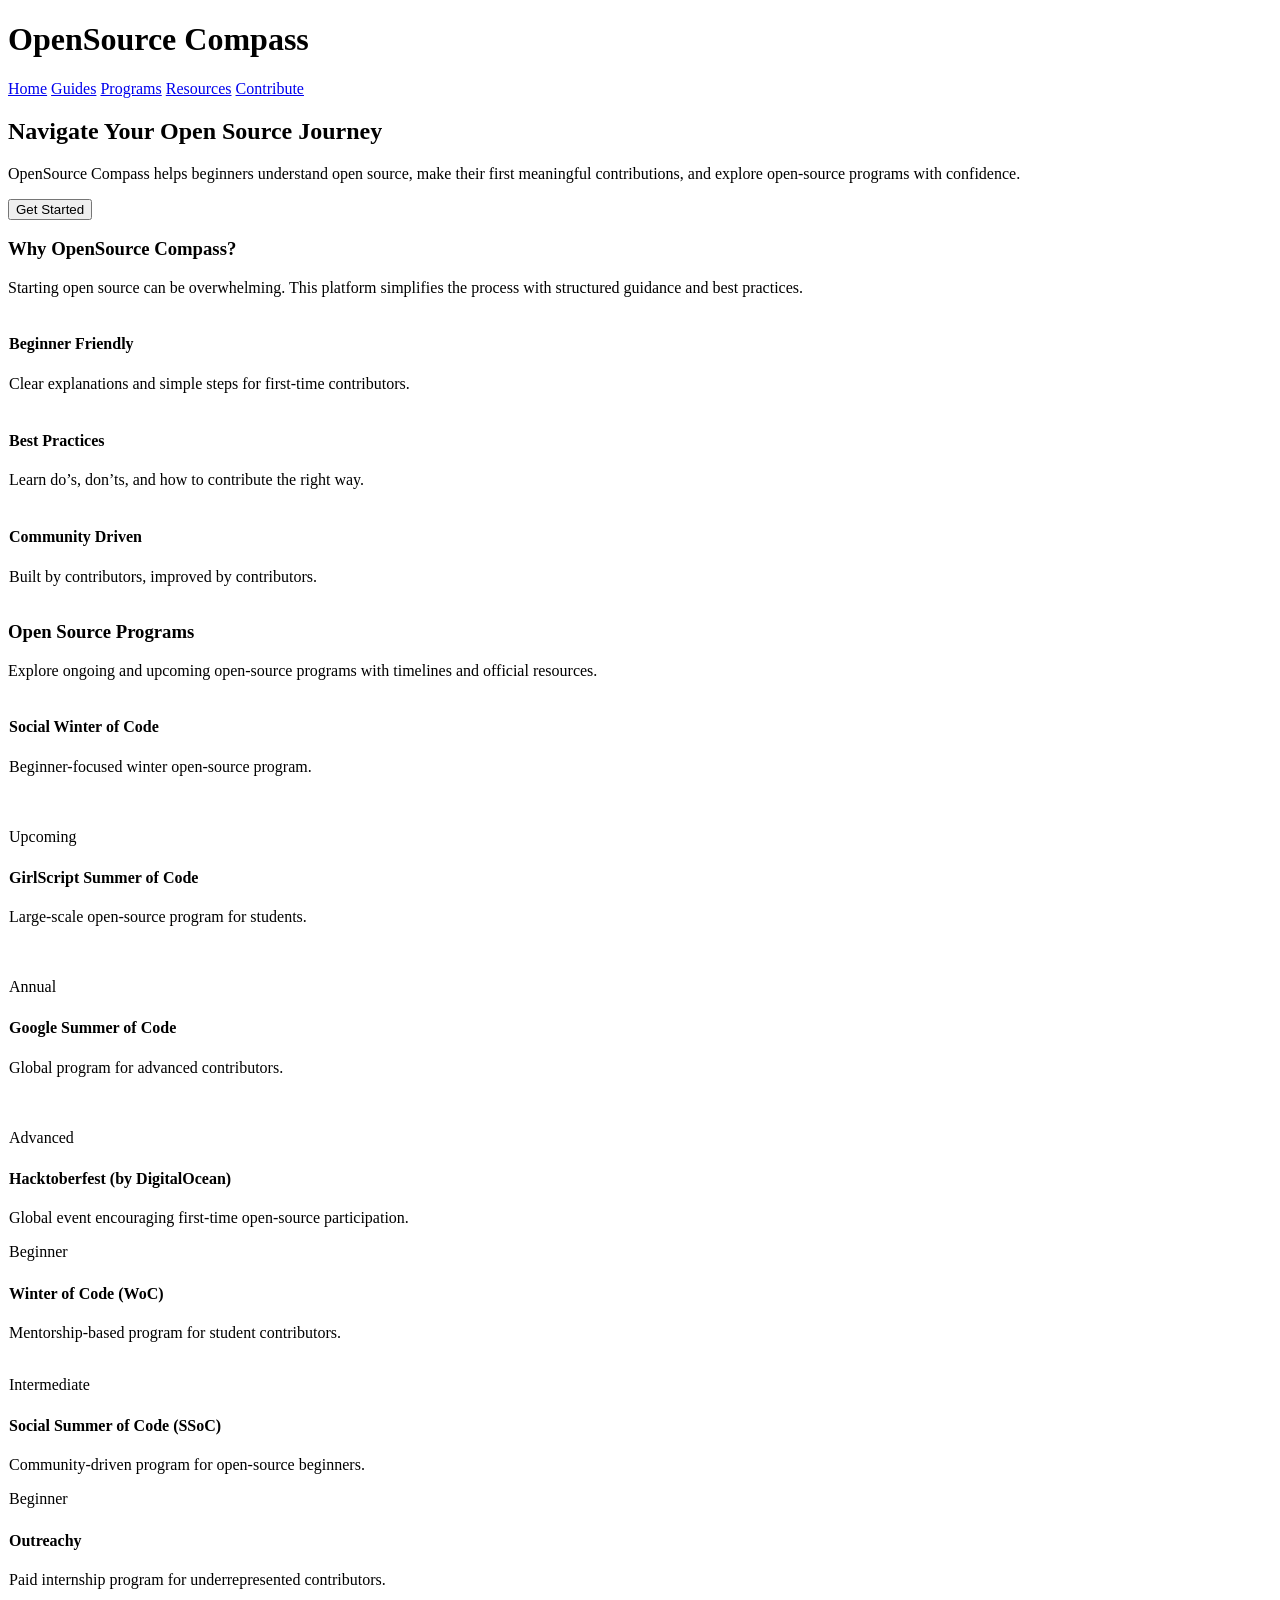
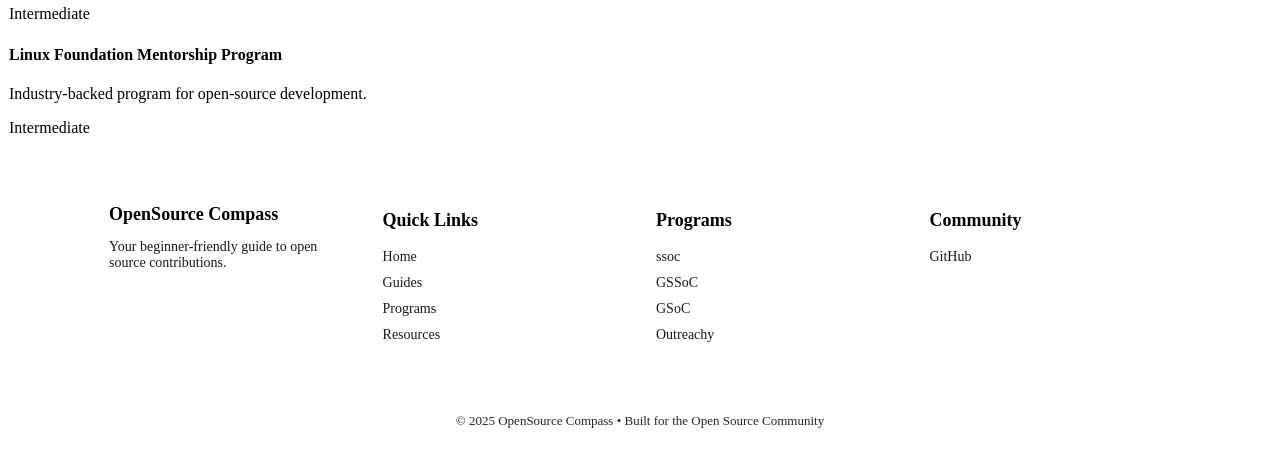
==== index.html @ 28b5ccb5 "feat: enhance footer with structured links and responsive layout" ====
<!DOCTYPE html>
<html lang="en">
<head>
    <meta charset="UTF-8">
    <title>OpenSource Compass</title>
    <meta name="viewport" content="width=device-width, initial-scale=1.0">

    <link href="https://fonts.googleapis.com/css2?family=Inter:wght@400;600;700&display=swap" rel="stylesheet">
    <link rel="stylesheet" href="css/style.css">

    <style>
        /* Specific styles for index.html that differ from global style.css */
        .card {
            border: 1px solid transparent;
            transition: transform 0.3s ease, box-shadow 0.3s ease;
        }

        .card:hover {
            transform: translateY(-10px);
            box-shadow: 0 16px 35px rgba(0,0,0,0.12);
            border-color: #4D96FF; /* var(--secondary-blue) */
        }

        /* Scroll To Top Button */
        #scrollTopBtn {
            position: fixed;
            bottom: 30px;
            right: 30px;
            z-index: 1000;
            background-color: #4D96FF; /* var(--secondary-blue) */
            color: #FFFFFF; /* var(--white) */
            border: none;
            border-radius: 50%;
            width: 48px;
            height: 48px;
            font-size: 20px;
            cursor: pointer;
            display: none;
            box-shadow: 0 8px 20px rgba(0,0,0,0.2);
            transition: transform 0.3s ease, background-color 0.3s ease;
        }

        #scrollTopBtn:hover {
            background-color: #1F3C88; /* var(--primary-blue) */
            transform: translateY(-4px);
        }
        .footer {
    background-color: var(--primary-blue);
    color: var(--white);
    padding: 48px 8% 24px;
}

.footer-container {
    display: grid;
    grid-template-columns: repeat(auto-fit, minmax(220px, 1fr));
    gap: 32px;
    margin-bottom: 24px;
}

.footer-section h3,
.footer-section h4 {
    margin-bottom: 12px;
    font-size: 18px;
    color: var(--white);
}

.footer-section p {
    font-size: 14px;
    opacity: 0.9;
    max-width: 280px;
}

.footer-section ul {
    list-style: none;
    padding: 0;
}

.footer-section ul li {
    margin-bottom: 8px;
}

.footer-section ul li a {
    color: var(--white);
    text-decoration: none;
    font-size: 14px;
    opacity: 0.9;
}

.footer-section ul li a:hover {
    text-decoration: underline;
    opacity: 1;
}

.footer-bottom {
    border-top: 1px solid rgba(255,255,255,0.2);
    padding-top: 16px;
    text-align: center;
    font-size: 13px;
    opacity: 0.85;
}

/* ---------- Footer Responsive ---------- */
@media (max-width: 600px) {
    .footer {
        padding: 40px 6% 20px;
    }

    .footer-section p {
        max-width: 100%;
    }
}
    </style>
</head>
<body>

<header>
    <h1>OpenSource Compass</h1>
    <nav>
        <a href="#">Home</a>
        <a href="#">Guides</a>
        <a href="dashboard.html">Programs</a>
        <a href="#">Resources</a>

        <a href="#">Contribute</a>
        
    </nav>
</header>

<section class="hero">
    <h2 class="fade-in-up" style="transition-delay: 0.1s;">Navigate Your Open Source Journey</h2>
    <p class="fade-in-up" style="transition-delay: 0.3s;">
        OpenSource Compass helps beginners understand open source,
        make their first meaningful contributions, and explore
        open-source programs with confidence.
    </p>
    <button onclick="window.location.href='dashboard.html'">Get Started</button>
</section>

<section>
    <h3>Why OpenSource Compass?</h3>
    <p>Starting open source can be overwhelming. This platform simplifies the process with structured guidance and best practices.</p>

    <div class="card-grid">
        <div class="card">
            <h4>Beginner Friendly</h4>
            <p>Clear explanations and simple steps for first-time contributors.</p>
        </div>
        <div class="card">
            <h4>Best Practices</h4>
            <p>Learn do’s, don’ts, and how to contribute the right way.</p>
        </div>
        <div class="card">
            <h4>Community Driven</h4>
            <p>Built by contributors, improved by contributors.</p>
        </div>
    </div>
</section>

<section class="programs">
    <h3>Open Source Programs</h3>
    <p>Explore ongoing and upcoming open-source programs with timelines and official resources.</p>

    <div class="card-grid">
        <div class="card">
            <h4>Social Winter of Code</h4>
            <p>Beginner-focused winter open-source program.</p><br><br>
            <span class="badge">Upcoming</span>
        </div>
        <div class="card">
            <h4>GirlScript Summer of Code</h4>
            <p>Large-scale open-source program for students.</p><br><br>
            <span class="badge">Annual</span>
        </div>
        <div class="card">
            <h4>Google Summer of Code</h4>
            <p>Global program for advanced contributors.</p><br><br>
            <span class="badge">Advanced</span>
        </div>

        <div class="card">
            <h4>Hacktoberfest (by DigitalOcean)</h4>
            <p>Global event encouraging first-time open-source participation.</p>
            <span class="badge">Beginner</span>
        </div>

        <div class="card">
            <h4>Winter of Code (WoC)</h4>
            <p>Mentorship-based program for student contributors.</p><br>
            <span class="badge">Intermediate</span>
        </div>

        <div class="card">
            <h4>Social Summer of Code (SSoC)</h4>
            <p>Community-driven program for open-source beginners.</p>
            <span class="badge">Beginner</span>
        </div>

        <div class="card">
            <h4>Outreachy</h4>
            <p>Paid internship program for underrepresented contributors.</p>
            <span class="badge">Intermediate</span>
        </div>

        <div class="card">
            <h4>Linux Foundation Mentorship Program</h4>
            <p>Industry-backed program for open-source development.</p>
            <span class="badge">Intermediate</span>
        </div>
    </div>
</section>

<footer class="footer">
    <div class="footer-container">
        
        <!-- Brand -->
        <div class="footer-section">
            <h3>OpenSource Compass</h3>
            <p>Your beginner-friendly guide to open source contributions.</p>
        </div>

        <!-- Quick Links -->
        <div class="footer-section">
            <h4>Quick Links</h4>
            <ul>
                <li><a href="index.html">Home</a></li>
                <li><a href="guides.html">Guides</a></li>
                <li><a href="program.html">Programs</a></li>
                <li><a href="Resources.html">Resources</a></li>
            </ul>
        </div>

        <!-- Programs -->
        <div class="footer-section">
            <h4>Programs</h4>
            <ul>
                <li><a href="ssoc.html">ssoc</a></li>
                <li><a href="gssoc.html">GSSoC</a></li>
                <li><a href="gsoc.html">GSoC</a></li>
                <li><a href="outreachy.html">Outreachy</a></li>
            </ul>
        </div>

        <!-- Community -->
        <div class="footer-section">
            <h4>Community</h4>
            <ul>
                <li><a href="https://github.com/sayeeg-11">GitHub</a></li>
            </ul>
        </div>

    </div>

    <div class="footer-bottom">
        <p>© 2025 OpenSource Compass • Built for the Open Source Community</p>
    </div>
</footer>


<button id="scrollTopBtn" title="Go to top">↑</button>

<script>
    /* Theme Toggle */
    const themeToggle = document.getElementById("themeToggle");
    themeToggle.addEventListener("click", () => {
        document.body.classList.toggle("dark-mode");
        themeToggle.textContent =
            document.body.classList.contains("dark-mode") ? "☀️" : "🌙";
    });

    /* Scroll To Top */
    const scrollTopBtn = document.getElementById("scrollTopBtn");
    window.addEventListener("scroll", () => {
        scrollTopBtn.style.display = window.scrollY > 300 ? "block" : "none";
    });

    scrollTopBtn.addEventListener("click", () => {
        window.scrollTo({ top: 0, behavior: "smooth" });
    });
</script>

</body>
</html>
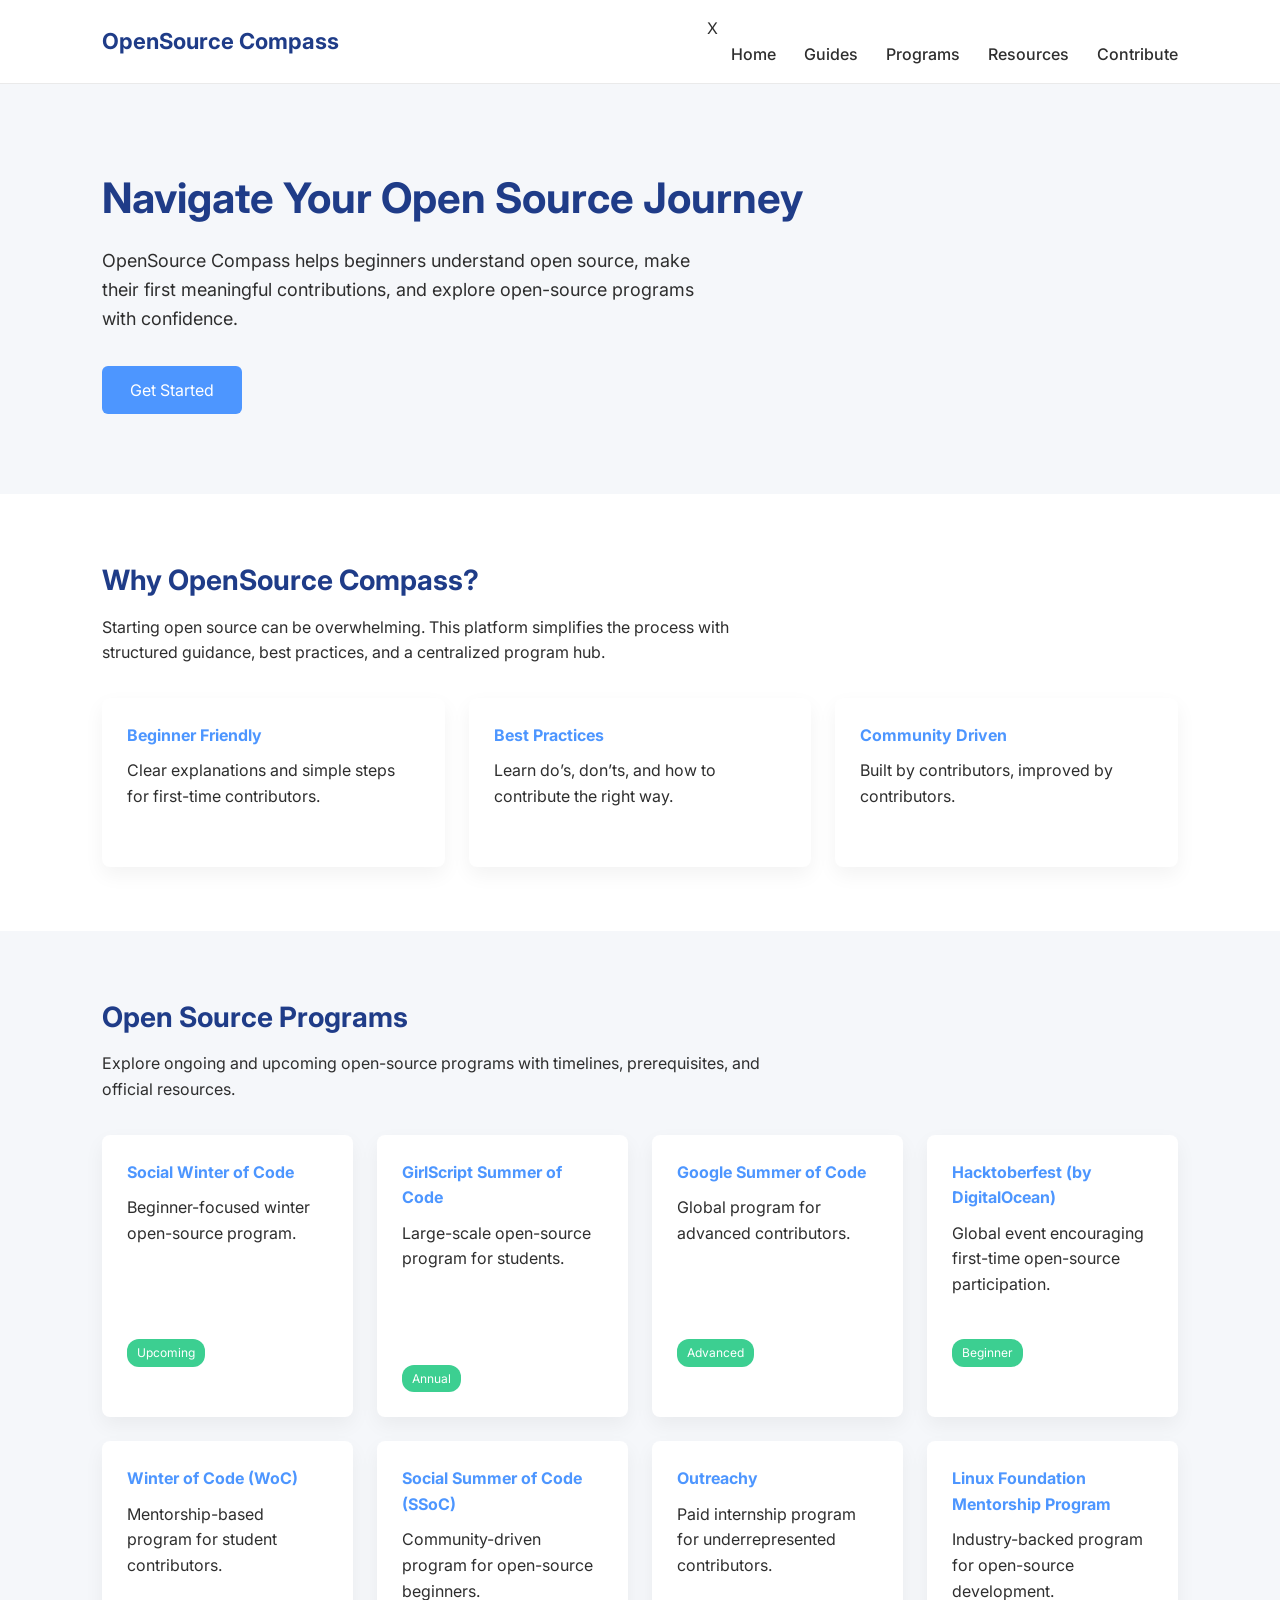
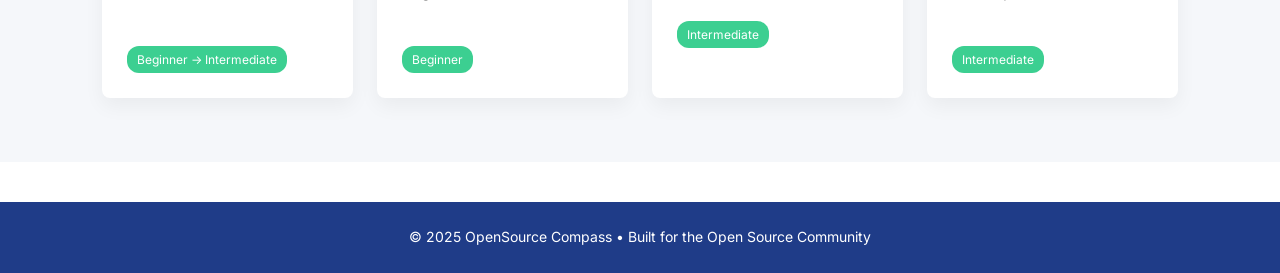
==== commit fe1a1cef: "Revert "remove index.html and removed script from home page & linked to script" This reverts commit " ====
--- a/index.html
+++ b/index.html
@@ -5,150 +5,256 @@
     <title>OpenSource Compass</title>
     <meta name="viewport" content="width=device-width, initial-scale=1.0">
 
+    <!-- Google Font -->
     <link href="https://fonts.googleapis.com/css2?family=Inter:wght@400;600;700&display=swap" rel="stylesheet">
     <link rel="stylesheet" href="css/style.css">
-
-    <style>
-        /* Specific styles for index.html that differ from global style.css */
+        <style>
+        :root {
+            --primary-blue: #1F3C88;
+            --secondary-blue: #4D96FF;
+            --light-gray: #F5F7FA;
+            --text-dark: #2E2E2E;
+            --success-green: #3CCF91;
+            --white: #FFFFFF;
+        }
+
+        * {
+            margin: 0;
+            padding: 0;
+            box-sizing: border-box;
+            font-family: 'Inter', sans-serif;
+        }
+
+        body {
+            background-color: var(--white);
+            color: var(--text-dark);
+            line-height: 1.6;
+        }
+
+        /* ---------- Navbar ---------- */
+        header {
+            background-color: var(--white);
+            border-bottom: 1px solid #eaeaea;
+            padding: 16px 8%;
+            display: flex;
+            justify-content: space-between;
+            align-items: center;
+        }
+
+        header h1 {
+            color: var(--primary-blue);
+            font-size: 22px;
+        }
+
+        nav a {
+            margin-left: 24px;
+            text-decoration: none;
+            color: var(--text-dark);
+            font-weight: 500;
+        }
+
+        nav a:hover {
+            color: var(--secondary-blue);
+        }
+
+        /* ---------- Hero Section ---------- */
+        .hero {
+            background-color: var(--light-gray);
+            padding: 80px 8%;
+            display: flex;
+            flex-direction: column;
+            align-items: flex-start;
+        }
+
+        .hero h2 {
+            font-size: 42px;
+            color: var(--primary-blue);
+            margin-bottom: 16px;
+        }
+
+        .hero p {
+            max-width: 600px;
+            font-size: 18px;
+            margin-bottom: 32px;
+        }
+
+        .hero button {
+            background-color: var(--secondary-blue);
+            color: var(--white);
+            border: none;
+            padding: 14px 28px;
+            font-size: 16px;
+            border-radius: 6px;
+            cursor: pointer;
+        }
+
+        .hero button:hover {
+            background-color: var(--primary-blue);
+        }
+
+        /* ---------- Section Common ---------- */
+        section {
+            padding: 64px 8%;
+        }
+
+        section h3 {
+            font-size: 28px;
+            color: var(--primary-blue);
+            margin-bottom: 12px;
+        }
+
+        section p {
+            max-width: 700px;
+            margin-bottom: 32px;
+        }
+
+        /* ---------- Cards ---------- */
+        .card-container {
+            display: grid;
+            grid-template-columns: repeat(auto-fit, minmax(250px, 1fr));
+            gap: 24px;
+        }
+
         .card {
+            background-color: var(--white);
+            padding: 24px;
+            border-radius: 8px;
+            box-shadow: 0 8px 20px rgba(0,0,0,0.05);
             border: 1px solid transparent;
-            transition: transform 0.3s ease, box-shadow 0.3s ease;
+            transition: 
+                transform 0.3s ease,
+                box-shadow 0.3s ease;
         }
 
         .card:hover {
             transform: translateY(-10px);
             box-shadow: 0 16px 35px rgba(0,0,0,0.12);
-            border-color: #4D96FF; /* var(--secondary-blue) */
-        }
-
-        /* Scroll To Top Button */
+            border-color: var(--secondary-blue);
+        }
+
+        .card h4 {
+            margin-bottom: 10px;
+            color: var(--secondary-blue);
+        }
+
+        /* ---------- Programs Section ---------- */
+        .programs {
+            background-color: var(--light-gray);
+        }
+
+        .badge {
+            display: inline-block;
+            background-color: var(--success-green);
+            color: var(--white);
+            padding: 4px 10px;
+            border-radius: 12px;
+            font-size: 12px;
+            margin-top: 10px;
+        }
+
+        /* ---------- Footer ---------- */
+        footer {
+            background-color: var(--primary-blue);
+            color: var(--white);
+            text-align: center;
+            padding: 24px;
+            margin-top: 40px;
+        }
+
+        footer p {
+            font-size: 14px;
+        }
+
+        /* ---------- Responsive ---------- */
+        @media (max-width: 768px) {
+            .hero h2 {
+                font-size: 32px;
+            }
+        }
+        /* ---------- Scroll To Top Button ---------- */
         #scrollTopBtn {
             position: fixed;
             bottom: 30px;
             right: 30px;
             z-index: 1000;
-            background-color: #4D96FF; /* var(--secondary-blue) */
-            color: #FFFFFF; /* var(--white) */
+
+            background-color: var(--secondary-blue);
+            color: var(--white);
             border: none;
             border-radius: 50%;
             width: 48px;
             height: 48px;
+
             font-size: 20px;
             cursor: pointer;
+
             display: none;
+
             box-shadow: 0 8px 20px rgba(0,0,0,0.2);
-            transition: transform 0.3s ease, background-color 0.3s ease;
+            transition: 
+                transform 0.3s ease,
+                background-color 0.3s ease;
         }
 
         #scrollTopBtn:hover {
-            background-color: #1F3C88; /* var(--primary-blue) */
+            background-color: var(--primary-blue);
             transform: translateY(-4px);
         }
-        .footer {
-    background-color: var(--primary-blue);
-    color: var(--white);
-    padding: 48px 8% 24px;
-}
-
-.footer-container {
-    display: grid;
-    grid-template-columns: repeat(auto-fit, minmax(220px, 1fr));
-    gap: 32px;
-    margin-bottom: 24px;
-}
-
-.footer-section h3,
-.footer-section h4 {
-    margin-bottom: 12px;
-    font-size: 18px;
-    color: var(--white);
-}
-
-.footer-section p {
-    font-size: 14px;
-    opacity: 0.9;
-    max-width: 280px;
-}
-
-.footer-section ul {
-    list-style: none;
-    padding: 0;
-}
-
-.footer-section ul li {
-    margin-bottom: 8px;
-}
-
-.footer-section ul li a {
-    color: var(--white);
-    text-decoration: none;
-    font-size: 14px;
-    opacity: 0.9;
-}
-
-.footer-section ul li a:hover {
-    text-decoration: underline;
-    opacity: 1;
-}
-
-.footer-bottom {
-    border-top: 1px solid rgba(255,255,255,0.2);
-    padding-top: 16px;
-    text-align: center;
-    font-size: 13px;
-    opacity: 0.85;
-}
-
-/* ---------- Footer Responsive ---------- */
-@media (max-width: 600px) {
-    .footer {
-        padding: 40px 6% 20px;
-    }
-
-    .footer-section p {
-        max-width: 100%;
-    }
-}
+
     </style>
 </head>
+
 <body>
 
+<!-- Navbar -->
 <header>
     <h1>OpenSource Compass</h1>
+    <div class="hamburger">
+        <div></div>
+        <div></div>
+        <div></div>
+    </div>
     <nav>
+        <div class="close-icon">X</div>
         <a href="#">Home</a>
         <a href="#">Guides</a>
-        <a href="dashboard.html">Programs</a>
+        <a href="#">Programs</a>
         <a href="#">Resources</a>
-
         <a href="#">Contribute</a>
-        
     </nav>
 </header>
 
+<!-- Hero Section -->
 <section class="hero">
-    <h2 class="fade-in-up" style="transition-delay: 0.1s;">Navigate Your Open Source Journey</h2>
-    <p class="fade-in-up" style="transition-delay: 0.3s;">
+    <h2>Navigate Your Open Source Journey</h2>
+    <p>
         OpenSource Compass helps beginners understand open source,
         make their first meaningful contributions, and explore
         open-source programs with confidence.
     </p>
-    <button onclick="window.location.href='dashboard.html'">Get Started</button>
+    <button>Get Started</button>
 </section>
 
+<!-- Why Section -->
 <section>
     <h3>Why OpenSource Compass?</h3>
-    <p>Starting open source can be overwhelming. This platform simplifies the process with structured guidance and best practices.</p>
-
-    <div class="card-grid">
+    <p>
+        Starting open source can be overwhelming. This platform simplifies
+        the process with structured guidance, best practices, and a
+        centralized program hub.
+    </p>
+
+    <div class="card-container">
         <div class="card">
             <h4>Beginner Friendly</h4>
             <p>Clear explanations and simple steps for first-time contributors.</p>
         </div>
+
         <div class="card">
             <h4>Best Practices</h4>
             <p>Learn do’s, don’ts, and how to contribute the right way.</p>
         </div>
+
         <div class="card">
             <h4>Community Driven</h4>
             <p>Built by contributors, improved by contributors.</p>
@@ -156,21 +262,27 @@
     </div>
 </section>
 
+<!-- Programs Section -->
 <section class="programs">
     <h3>Open Source Programs</h3>
-    <p>Explore ongoing and upcoming open-source programs with timelines and official resources.</p>
-
-    <div class="card-grid">
+    <p>
+        Explore ongoing and upcoming open-source programs with timelines,
+        prerequisites, and official resources.
+    </p>
+
+    <div class="card-container">
         <div class="card">
             <h4>Social Winter of Code</h4>
             <p>Beginner-focused winter open-source program.</p><br><br>
             <span class="badge">Upcoming</span>
         </div>
+
         <div class="card">
             <h4>GirlScript Summer of Code</h4>
             <p>Large-scale open-source program for students.</p><br><br>
             <span class="badge">Annual</span>
         </div>
+
         <div class="card">
             <h4>Google Summer of Code</h4>
             <p>Global program for advanced contributors.</p><br><br>
@@ -186,7 +298,7 @@
         <div class="card">
             <h4>Winter of Code (WoC)</h4>
             <p>Mentorship-based program for student contributors.</p><br>
-            <span class="badge">Intermediate</span>
+            <span class="badge">Beginner → Intermediate</span>
         </div>
 
         <div class="card">
@@ -209,74 +321,36 @@
     </div>
 </section>
 
-<footer class="footer">
-    <div class="footer-container">
-        
-        <!-- Brand -->
-        <div class="footer-section">
-            <h3>OpenSource Compass</h3>
-            <p>Your beginner-friendly guide to open source contributions.</p>
-        </div>
-
-        <!-- Quick Links -->
-        <div class="footer-section">
-            <h4>Quick Links</h4>
-            <ul>
-                <li><a href="index.html">Home</a></li>
-                <li><a href="guides.html">Guides</a></li>
-                <li><a href="program.html">Programs</a></li>
-                <li><a href="Resources.html">Resources</a></li>
-            </ul>
-        </div>
-
-        <!-- Programs -->
-        <div class="footer-section">
-            <h4>Programs</h4>
-            <ul>
-                <li><a href="ssoc.html">ssoc</a></li>
-                <li><a href="gssoc.html">GSSoC</a></li>
-                <li><a href="gsoc.html">GSoC</a></li>
-                <li><a href="outreachy.html">Outreachy</a></li>
-            </ul>
-        </div>
-
-        <!-- Community -->
-        <div class="footer-section">
-            <h4>Community</h4>
-            <ul>
-                <li><a href="https://github.com/sayeeg-11">GitHub</a></li>
-            </ul>
-        </div>
-
-    </div>
-
-    <div class="footer-bottom">
-        <p>© 2025 OpenSource Compass • Built for the Open Source Community</p>
-    </div>
+<!-- Footer -->
+<footer>
+    <p>© 2025 OpenSource Compass • Built for the Open Source Community</p>
 </footer>
 
-
-<button id="scrollTopBtn" title="Go to top">↑</button>
-
 <script>
-    /* Theme Toggle */
-    const themeToggle = document.getElementById("themeToggle");
-    themeToggle.addEventListener("click", () => {
-        document.body.classList.toggle("dark-mode");
-        themeToggle.textContent =
-            document.body.classList.contains("dark-mode") ? "☀️" : "🌙";
+    const hamburger = document.querySelector('.hamburger');
+    const nav = document.querySelector('nav');
+    const closeIcon = document.querySelector('.close-icon');
+
+    hamburger.addEventListener('click', () => {
+        nav.classList.add('active');
+        hamburger.classList.add('active');
     });
 
-    /* Scroll To Top */
-    const scrollTopBtn = document.getElementById("scrollTopBtn");
-    window.addEventListener("scroll", () => {
-        scrollTopBtn.style.display = window.scrollY > 300 ? "block" : "none";
+    closeIcon.addEventListener('click', () => {
+        nav.classList.remove('active');
+        hamburger.classList.remove('active');
     });
 
-    scrollTopBtn.addEventListener("click", () => {
-        window.scrollTo({ top: 0, behavior: "smooth" });
+    document.addEventListener('click', (e) => {
+        if (nav.classList.contains('active') && !nav.contains(e.target) && !hamburger.contains(e.target)) {
+            nav.classList.remove('active');
+            hamburger.classList.remove('active');
+        }
     });
 </script>
 
 </body>
-</html>+</html>
+
+
+
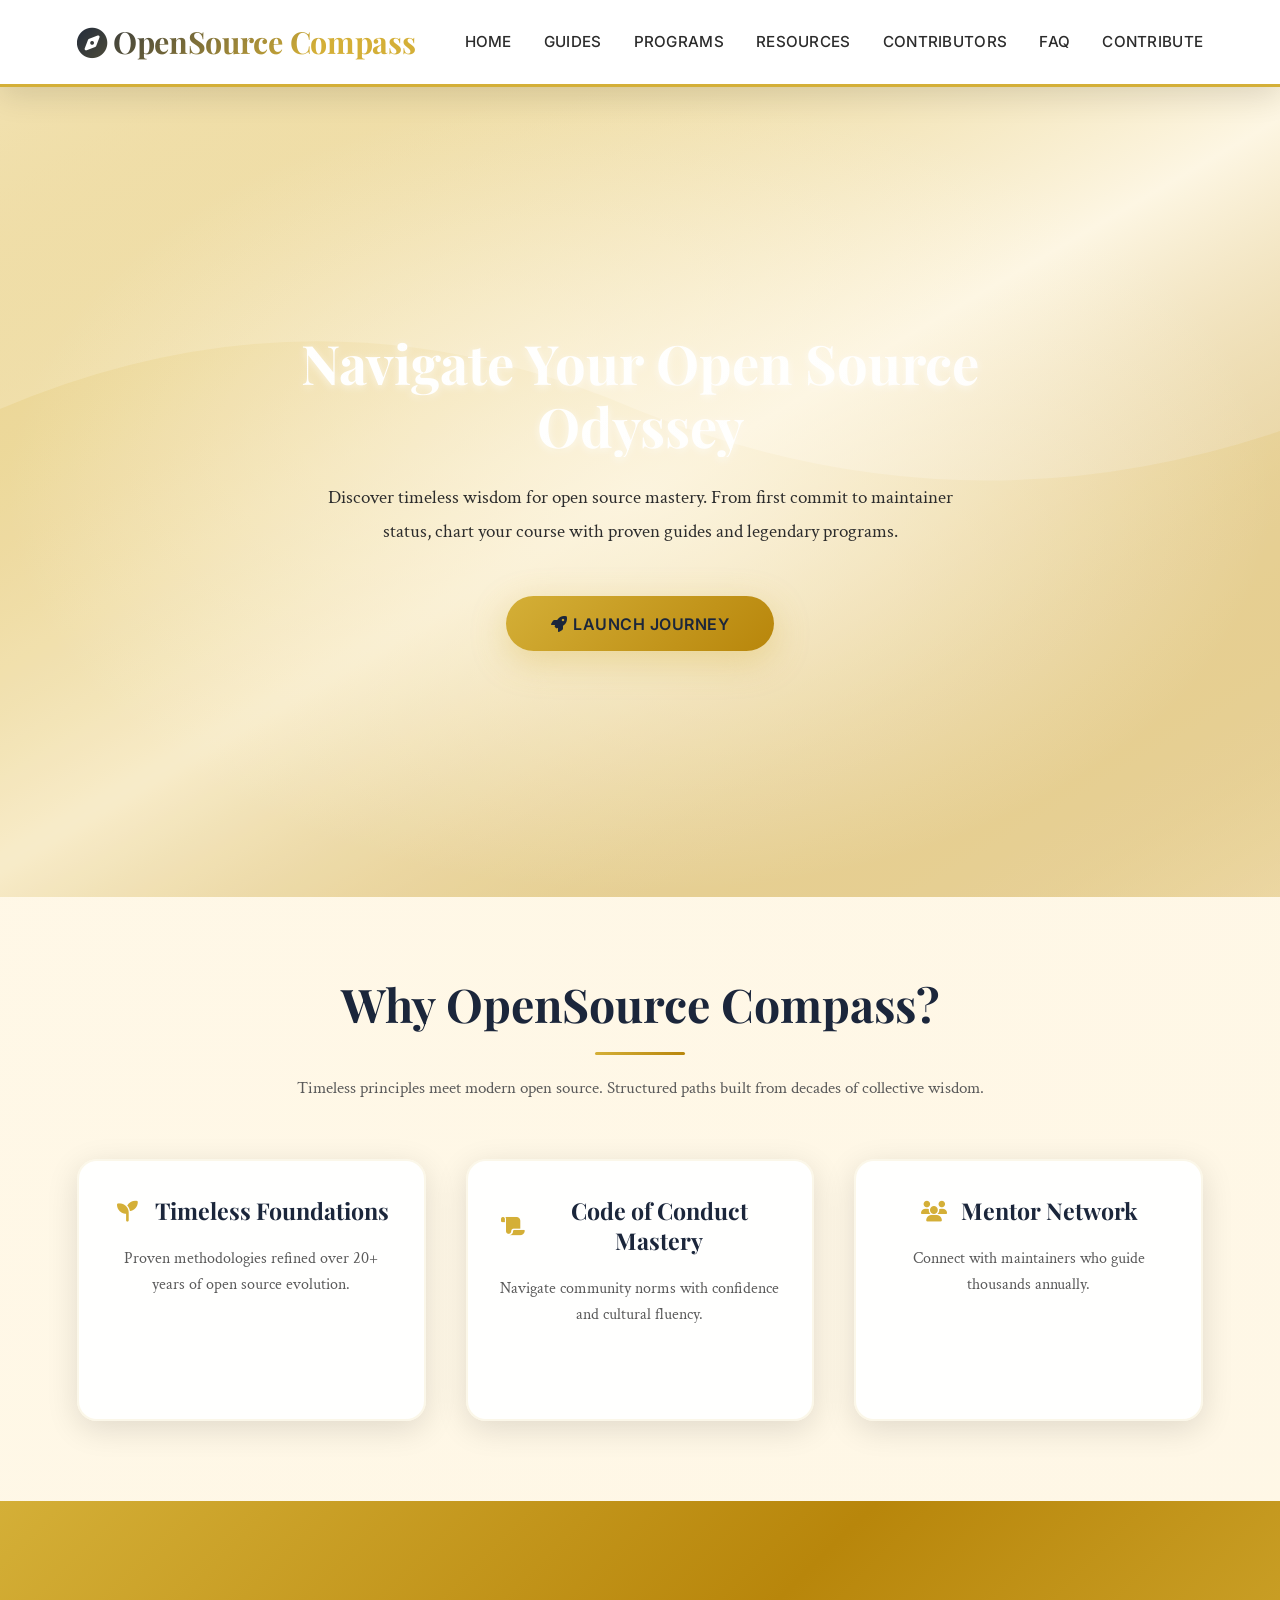
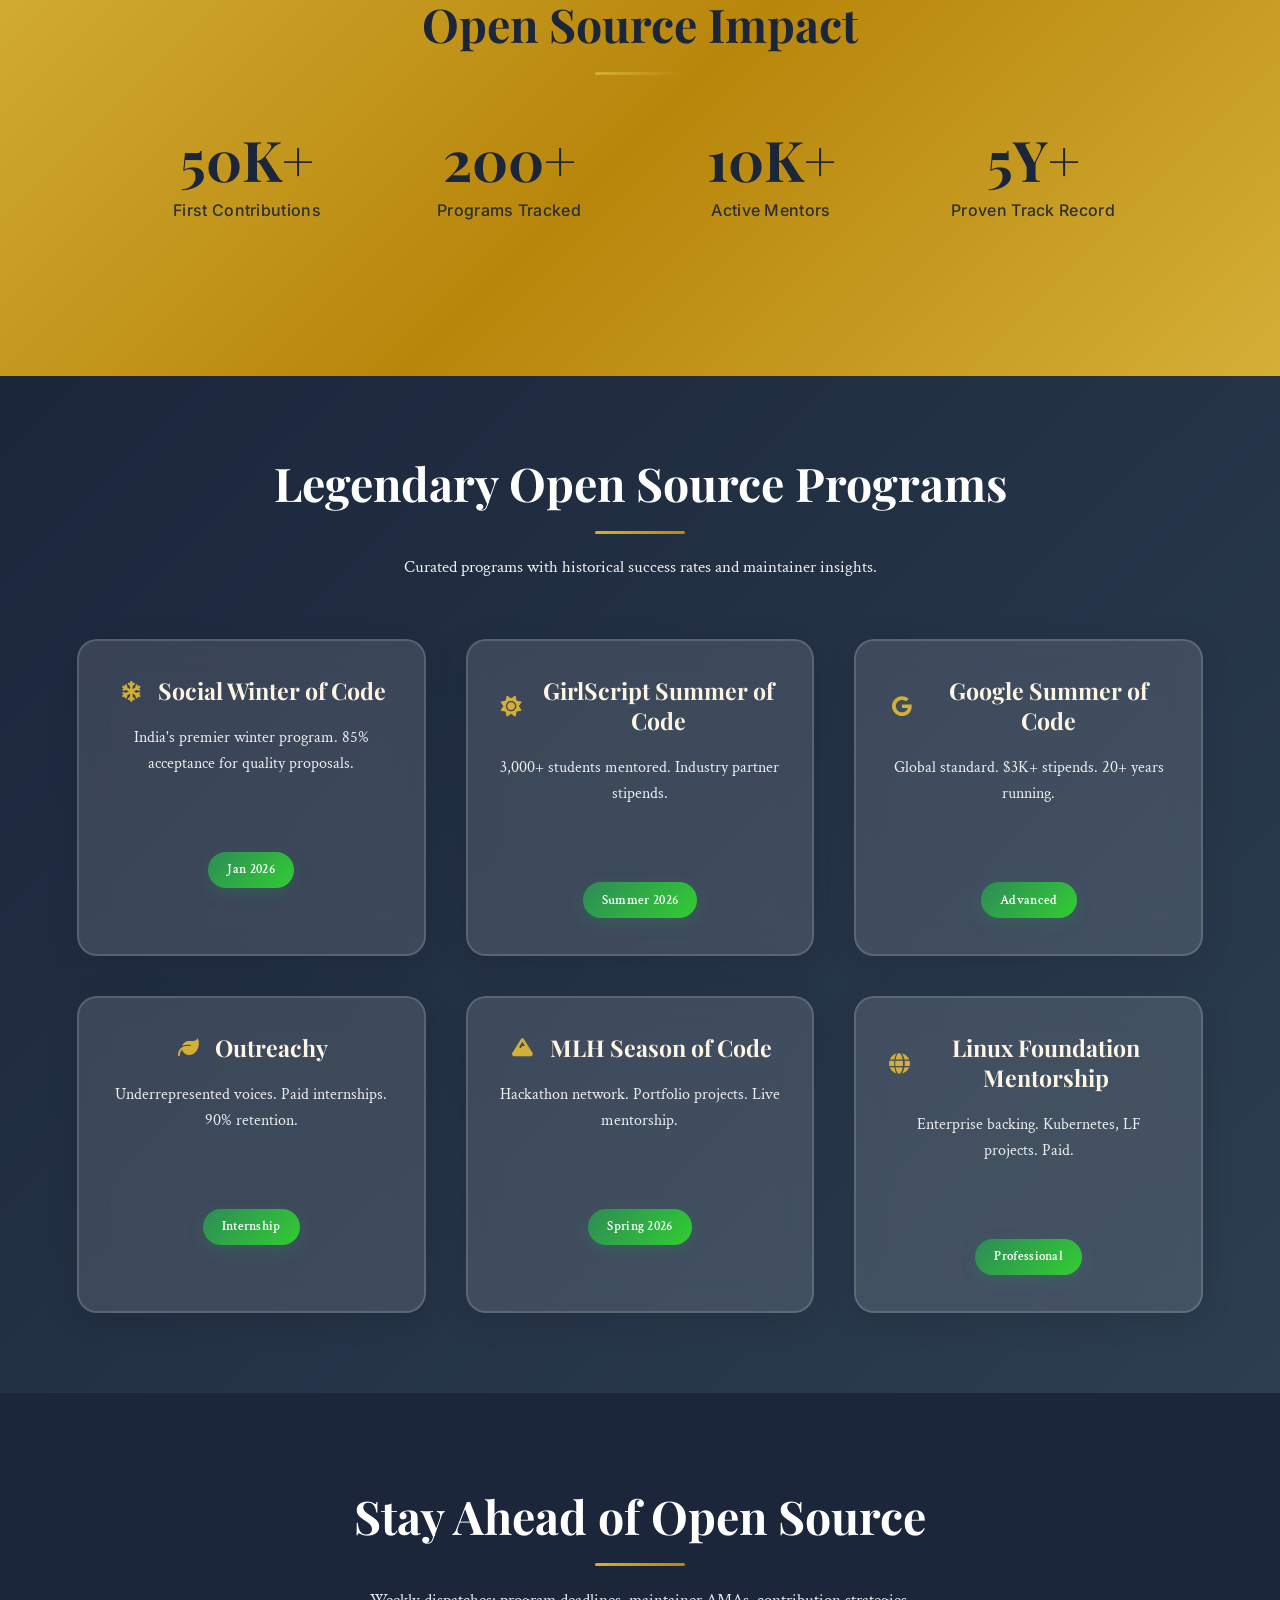
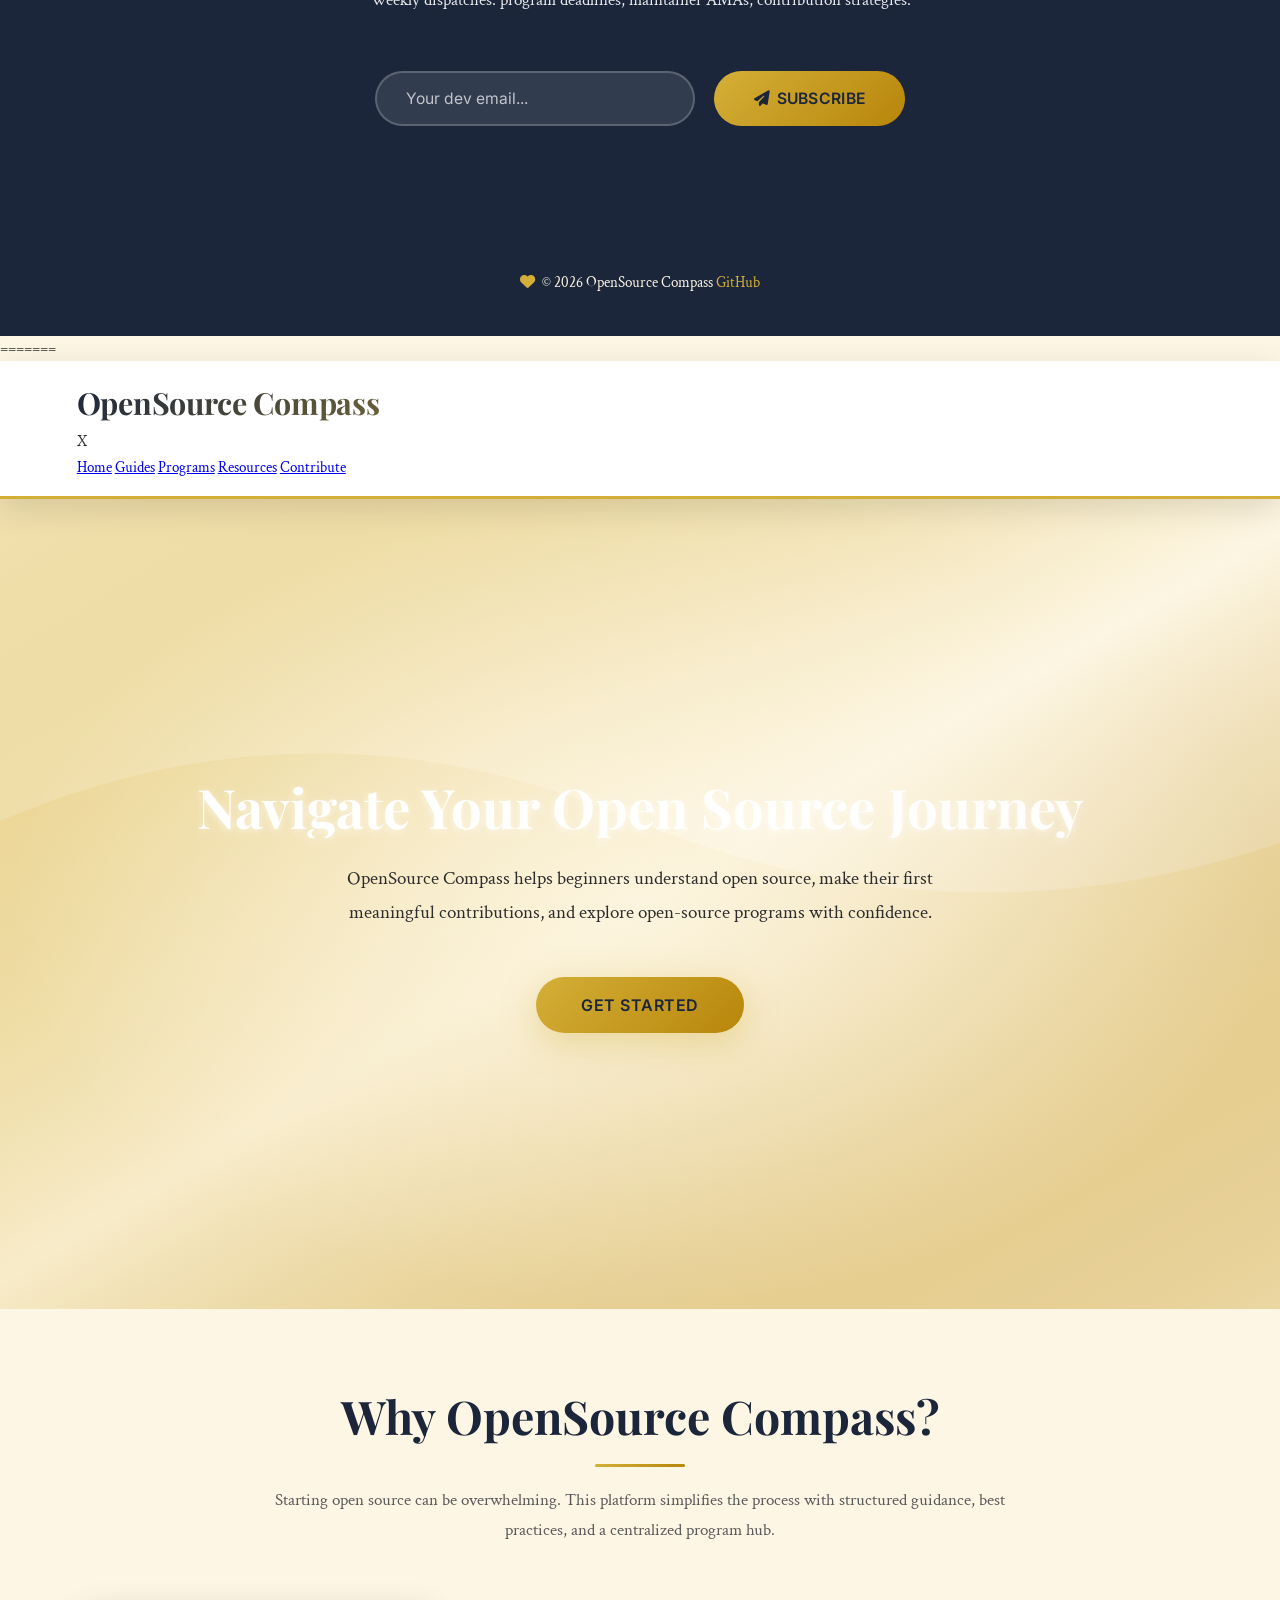
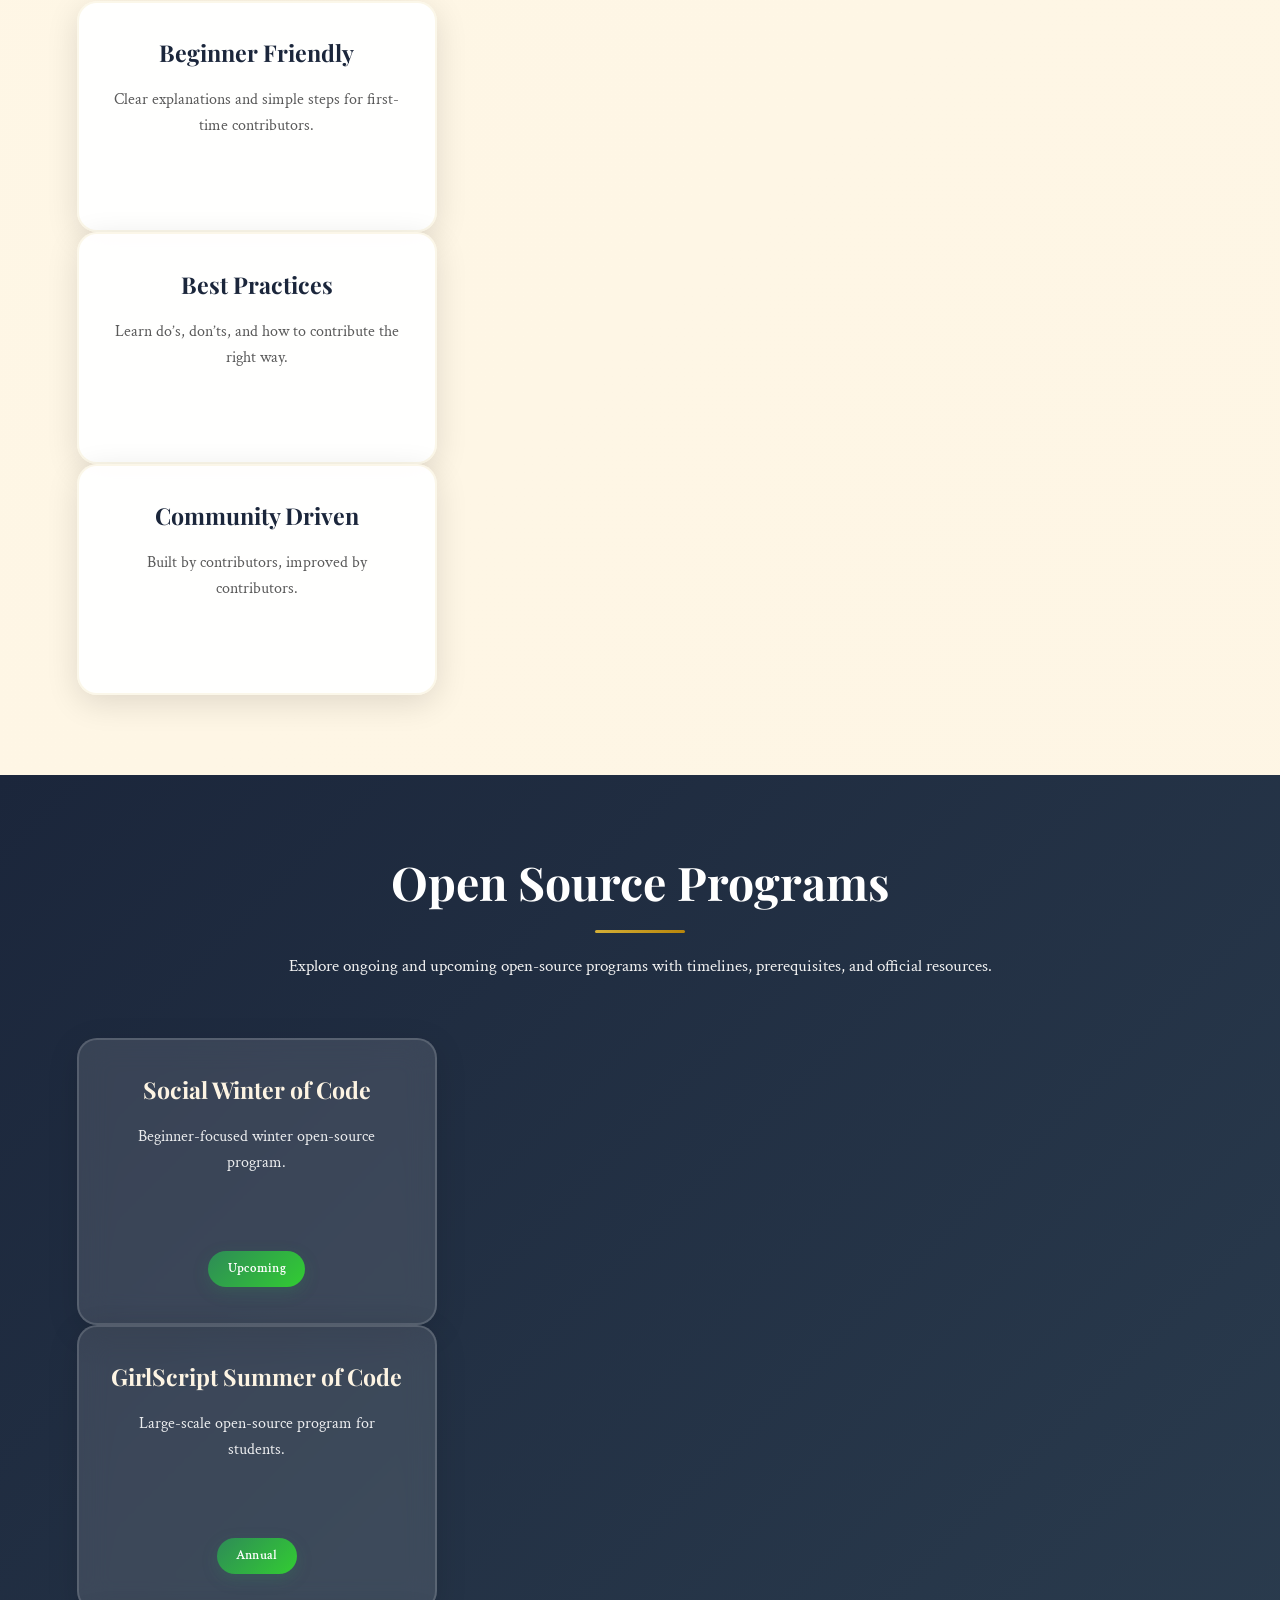
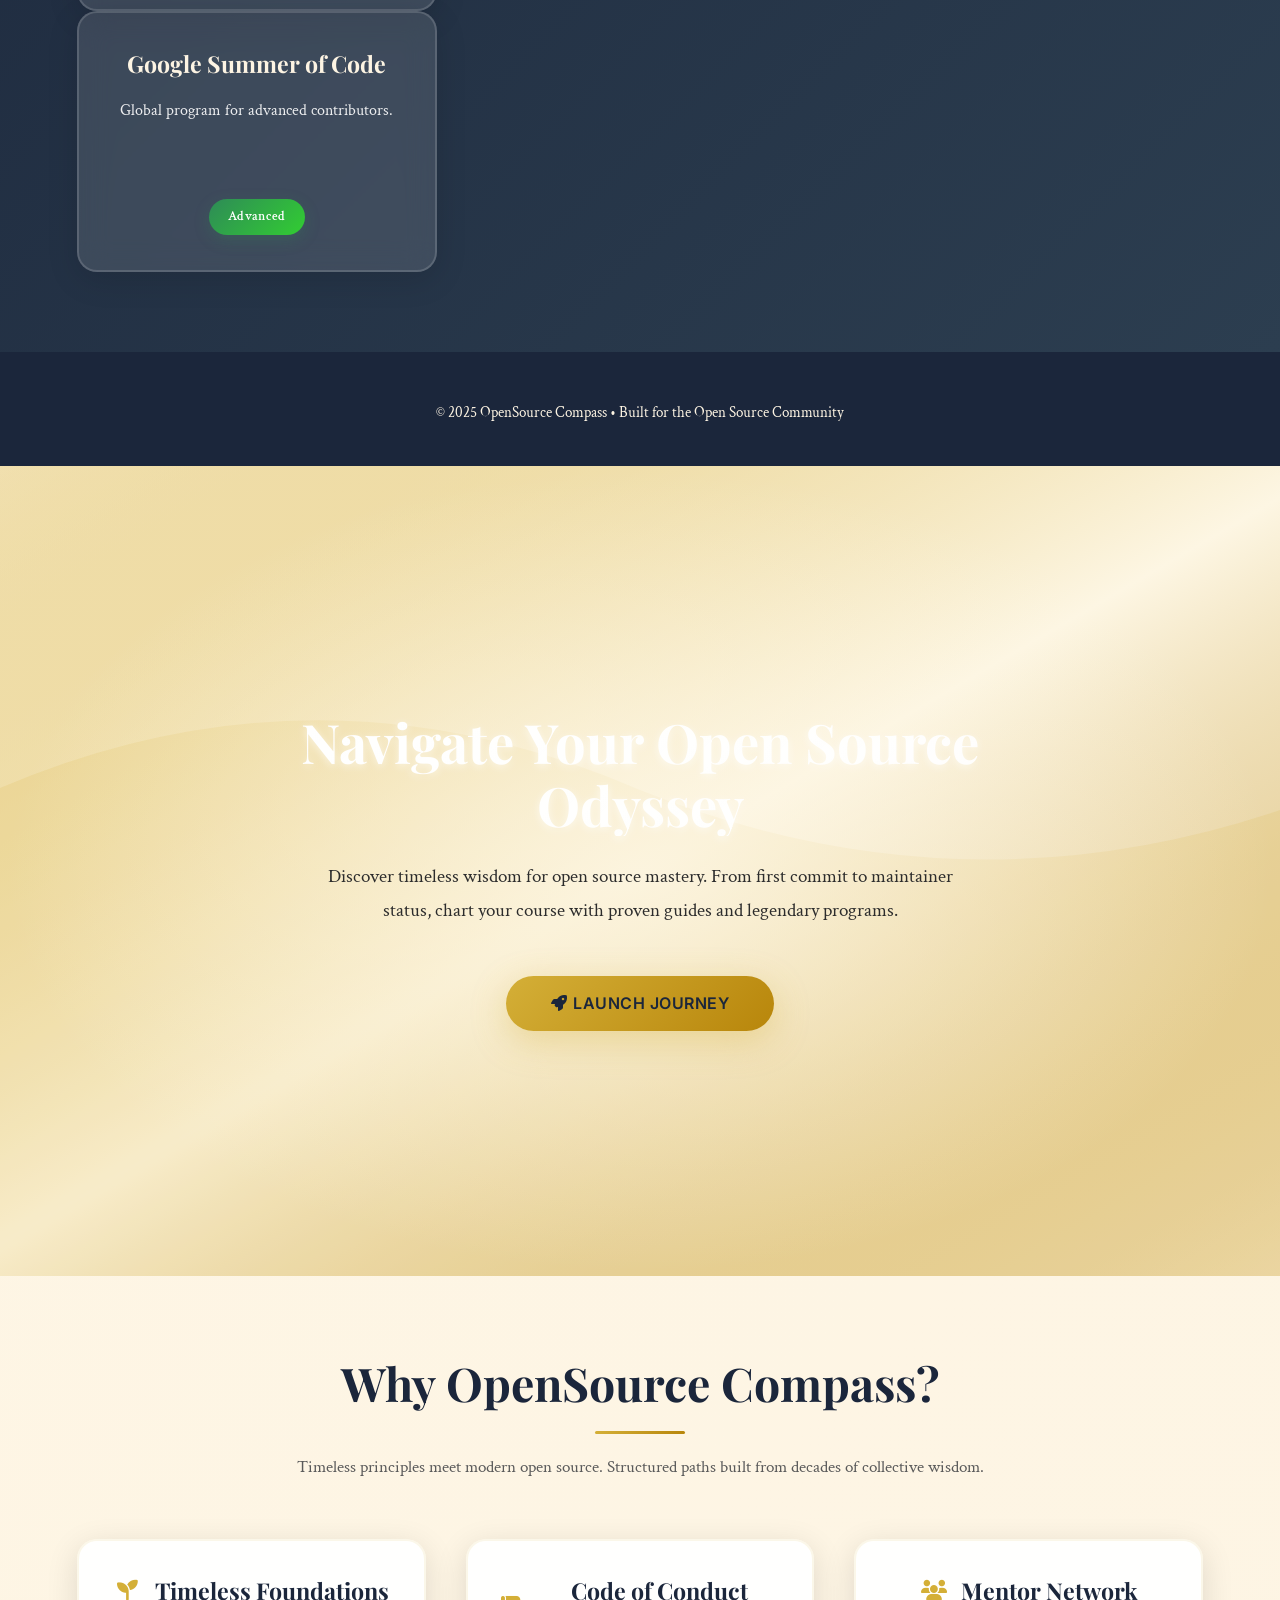
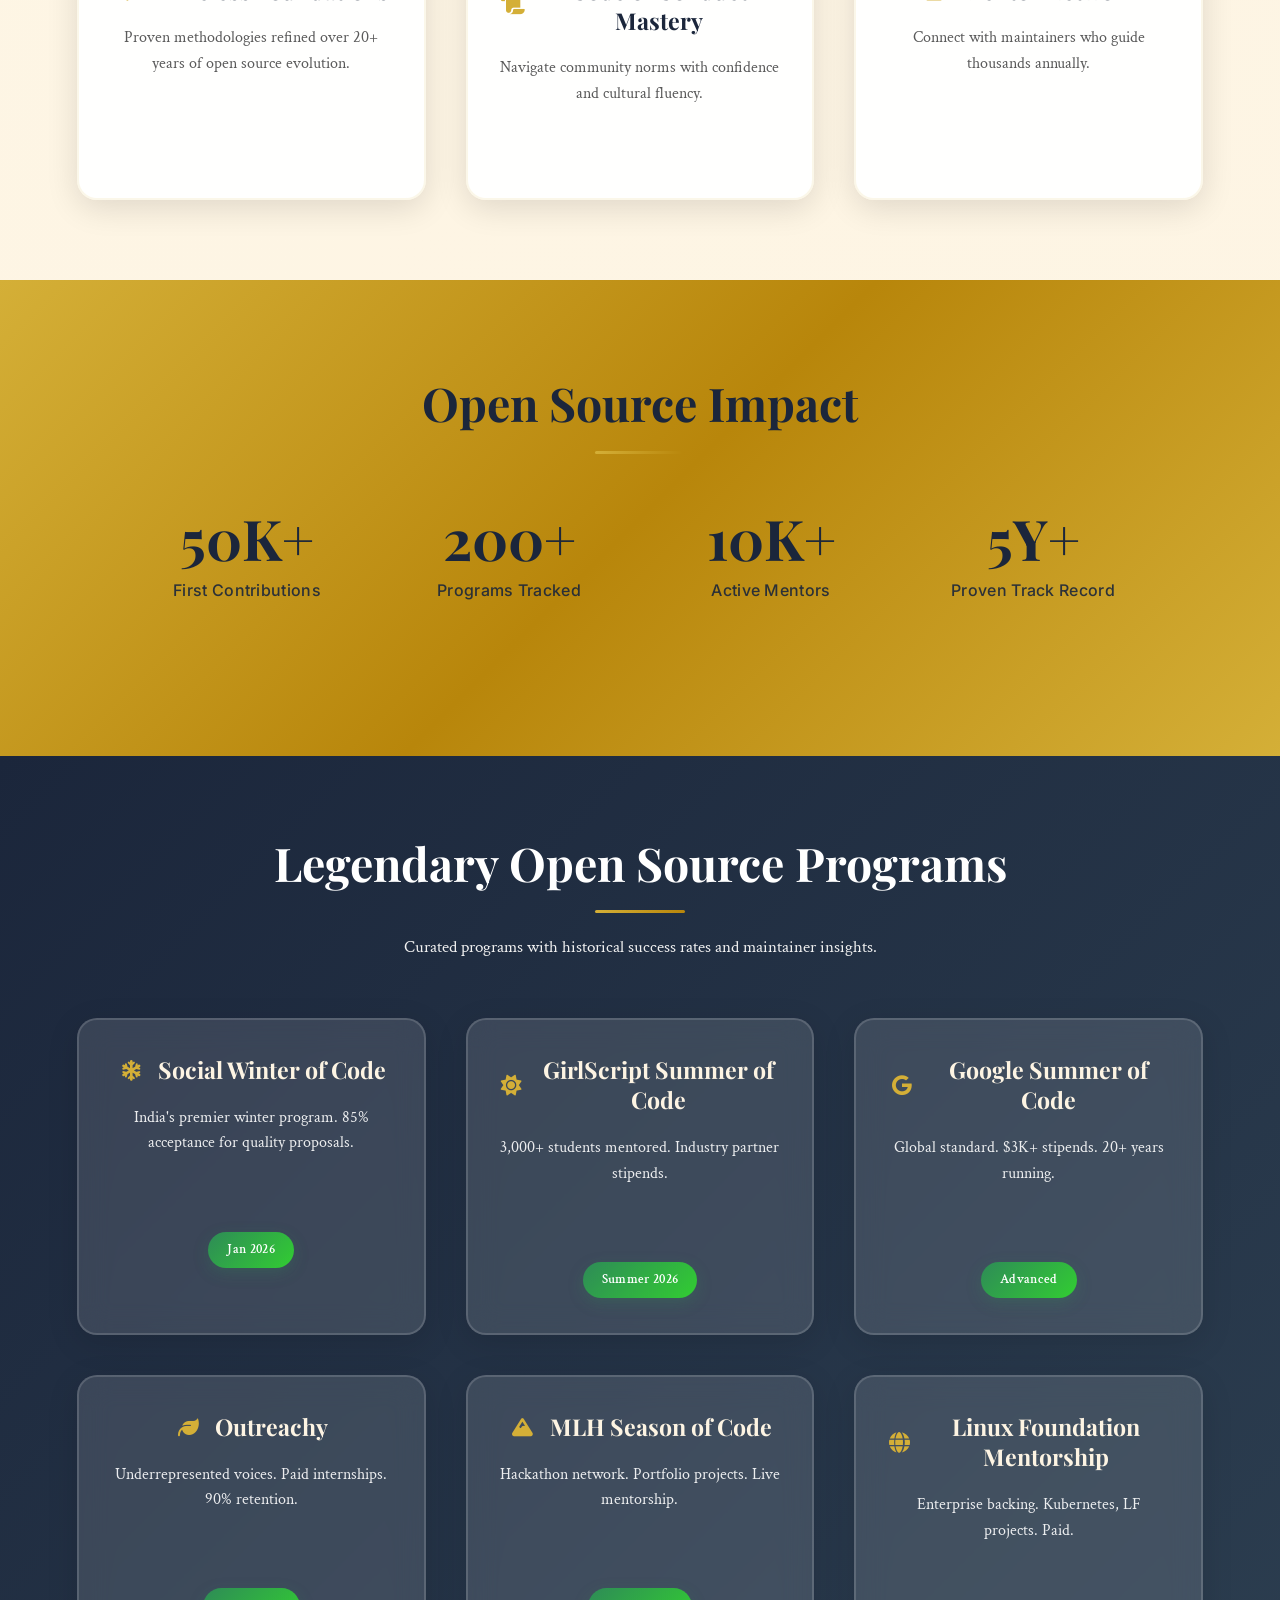
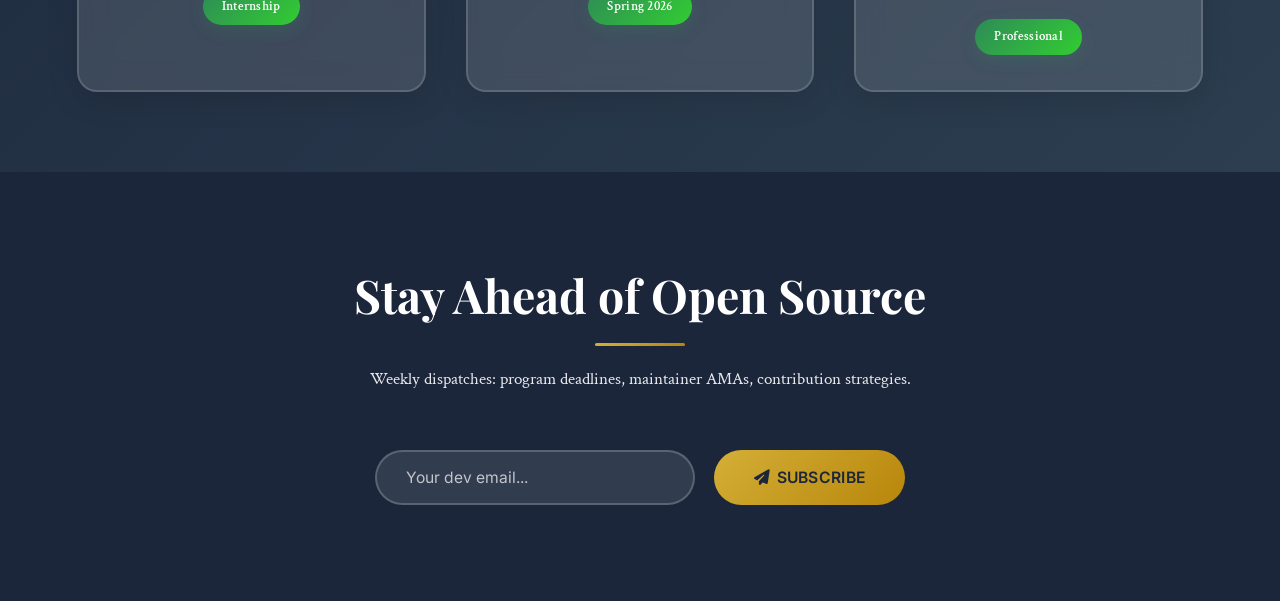
==== commit 02b8cb3c: "Merge pull request #241 from hrishikaranjan/feature/guides-section Add Guides section for beginnersA" ====
--- a/index.html
+++ b/index.html
@@ -1,207 +1,813 @@
 <!DOCTYPE html>
 <html lang="en">
+  <head>
+    <meta charset="UTF-8" />
+    <title>OpenSource Compass - Classic Edition</title>
+    <meta name="viewport" content="width=device-width, initial-scale=1.0" />
+    <link
+      href="https://fonts.googleapis.com/css2?family=Crimson+Text:wght@400;500&family=Playfair+Display:wght@600;700&family=Inter:wght@400;500&display=swap"
+      rel="stylesheet"
+    />
+    <link
+      rel="stylesheet"
+      href="https://cdnjs.cloudflare.com/ajax/libs/font-awesome/6.4.0/css/all.min.css"
+    />
+    <style>
+      :root {
+        --primary-gold: #d4af37;
+        --secondary-gold: #b8860b;
+        --deep-navy: #1b263b;
+        --warm-cream: #fdf4e3;
+        --light-parchment: #fff8e7;
+        --charcoal-dark: #2c2c2c;
+        --text-secondary: #5a5a5a;
+        --success-emerald: #2e8b57;
+        --shadow-main: 0 8px 32px rgba(0, 0, 0, 0.12);
+        --shadow-hover: 0 20px 40px rgba(0, 0, 0, 0.18);
+      }
+
+      * {
+        margin: 0;
+        padding: 0;
+        box-sizing: border-box;
+      }
+
+      body {
+        font-family: "Crimson Text", Georgia, serif;
+        font-size: 15px; /* Base font smaller */
+        line-height: 1.7;
+        background: linear-gradient(
+          135deg,
+          var(--light-parchment) 0%,
+          var(--warm-cream) 100%
+        );
+        color: var(--charcoal-dark);
+        overflow-x: hidden;
+      }
+
+      /* Navbar - Smaller & Balanced */
+      header {
+        background: rgba(255, 255, 255, 0.98);
+        backdrop-filter: saturate(180%) blur(20px);
+        border-bottom: 3px solid var(--primary-gold);
+        padding: 1rem 6%;
+        position: sticky;
+        top: 0;
+        z-index: 1000;
+        box-shadow: var(--shadow-main);
+      }
+
+      .navbar-container {
+        max-width: 1400px;
+        margin: 0 auto;
+        display: flex;
+        justify-content: space-between;
+        align-items: center;
+      }
+
+      header h1 {
+        font-family: "Playfair Display", serif;
+        font-size: clamp(1.6rem, 3vw, 1.9rem); /* Smaller logo */
+        font-weight: 700;
+        background: linear-gradient(
+          135deg,
+          var(--deep-navy) 0%,
+          var(--primary-gold) 70%
+        );
+        -webkit-background-clip: text;
+        background-clip: text;
+        -webkit-text-fill-color: transparent;
+        letter-spacing: -0.01em;
+      }
+
+      .nav-links {
+        display: flex;
+        align-items: center;
+        gap: 2rem;
+      }
+
+      .nav-links a {
+        text-decoration: none;
+        color: var(--charcoal-dark) !important;
+        font-family: "Inter", -apple-system, sans-serif;
+        font-weight: 500;
+        font-size: 0.95rem; /* Smaller nav links */
+        padding: 0.4rem 0;
+        position: relative;
+        transition: all 0.35s cubic-bezier(0.4, 0, 0.2, 1);
+        white-space: nowrap;
+        text-transform: uppercase;
+        letter-spacing: 0.3px;
+      }
+
+      .nav-links a::before {
+        content: "";
+        position: absolute;
+        bottom: 0;
+        left: 50%;
+        width: 0;
+        height: 2px; /* Thinner underline */
+        background: linear-gradient(
+          90deg,
+          var(--primary-gold),
+          var(--secondary-gold)
+        );
+        transition: all 0.35s cubic-bezier(0.4, 0, 0.2, 1);
+        transform: translateX(-50%);
+        border-radius: 1px;
+      }
+
+      .nav-links a:hover {
+        color: var(--deep-navy) !important;
+        transform: translateY(-1px);
+      }
+
+      .nav-links a:hover::before {
+        width: 70%;
+      }
+
+      /* Hero - Smaller Typography */
+      .hero {
+        min-height: 90vh;
+        background: radial-gradient(
+            ellipse at center,
+            rgba(253, 246, 227, 0.8) 0%,
+            transparent 70%
+          ),
+          url('data:image/svg+xml,<svg xmlns="http://www.w3.org/2000/svg" viewBox="0 0 1200 700"><defs><linearGradient id="g" x1="0%" y1="0%" x2="100%" y2="100%"><stop offset="0%" stop-color="%23D4AF37" stop-opacity="0.3"/><stop offset="50%" stop-color="%23FDF6E3"/><stop offset="100%" stop-color="%23B8860B" stop-opacity="0.2"/></linearGradient></defs><rect width="1200" height="700" fill="url(%23g)"/><path d="M0 300Q300 150 600 280Q900 400 1200 280L1200 700L0 700Z" fill="%23D4AF37" opacity="0.15"/></svg>')
+            center/cover;
+        display: flex;
+        flex-direction: column;
+        justify-content: center;
+        align-items: center;
+        text-align: center;
+        padding: 3rem 6%;
+        position: relative;
+      }
+
+      .hero-content {
+        max-width: 850px;
+        width: 100%;
+      }
+
+      .hero h2 {
+        font-family: "Playfair Display", serif;
+        font-size: clamp(2.4rem, 6vw, 3.8rem); /* Smaller hero */
+        font-weight: 700;
+        background: linear-gradient(
+          135deg,
+          #ffffff 0%,
+          rgba(255, 255, 255, 0.9) 100%
+        );
+        -webkit-background-clip: text;
+        background-clip: text;
+        -webkit-text-fill-color: transparent;
+        margin-bottom: 1.5rem;
+        line-height: 1.15;
+        text-shadow: 0 6px 24px rgba(0, 0, 0, 0.25);
+      }
+
+      .hero p {
+        font-size: clamp(1rem, 2.2vw, 1.2rem); /* Smaller hero text */
+        color: #2c2c2c;
+        margin-bottom: 3rem;
+        max-width: 650px;
+        font-weight: 400;
+        line-height: 1.75;
+      }
+
+      .hero button {
+        background: linear-gradient(
+          135deg,
+          var(--primary-gold) 0%,
+          var(--secondary-gold) 100%
+        );
+        color: var(--deep-navy);
+        border: none;
+        padding: 1.1rem 2.8rem;
+        font-size: 1rem; /* Smaller button */
+        font-weight: 600;
+        font-family: "Inter", sans-serif;
+        border-radius: 50px;
+        cursor: pointer;
+        box-shadow: 0 10px 35px rgba(212, 175, 55, 0.35);
+        transition: all 0.4s cubic-bezier(0.4, 0, 0.2, 1);
+        letter-spacing: 0.5px;
+        text-transform: uppercase;
+      }
+
+      /* Sections - Smaller Typography */
+      section {
+        padding: 5rem 6%;
+        max-width: 1400px;
+        margin: 0 auto;
+      }
+
+      section h3 {
+        font-family: "Playfair Display", serif;
+        font-size: clamp(2.2rem, 4.5vw, 2.9rem); /* Smaller section titles */
+        font-weight: 700;
+        color: var(--deep-navy);
+        text-align: center;
+        margin-bottom: 1.2rem;
+        position: relative;
+        line-height: 1.2;
+      }
+
+      section h3::after {
+        content: "";
+        display: block;
+        width: 90px;
+        height: 3px;
+        background: linear-gradient(
+          90deg,
+          var(--primary-gold),
+          var(--secondary-gold)
+        );
+        margin: 1.2rem auto 0;
+        border-radius: 2px;
+      }
+
+      section p {
+        font-size: 1.05rem; /* Smaller section text */
+        text-align: center;
+        max-width: 750px;
+        margin: 0 auto 3.5rem;
+        color: var(--text-secondary);
+        line-height: 1.75;
+      }
+
+      /* Cards - Smaller Content */
+      .card-grid {
+        display: grid;
+        grid-template-columns: repeat(auto-fit, minmax(320px, 1fr));
+        gap: 2.5rem;
+        justify-items: center;
+      }
+
+      .card {
+        background: rgba(255, 255, 255, 0.95);
+        backdrop-filter: blur(15px);
+        padding: 2.2rem 2rem;
+        border-radius: 20px;
+        box-shadow: var(--shadow-main);
+        border: 2px solid rgba(212, 175, 55, 0.1);
+        transition: all 0.45s cubic-bezier(0.4, 0, 0.2, 1);
+        position: relative;
+        max-width: 360px;
+        width: 100%;
+        text-align: center;
+      }
+
+      .card h4 {
+        font-family: "Playfair Display", serif;
+        font-size: 1.45rem; /* Smaller card titles */
+        color: var(--deep-navy);
+        margin-bottom: 1.2rem;
+        display: flex;
+        align-items: center;
+        justify-content: center;
+        gap: 0.8rem;
+        line-height: 1.3;
+      }
+
+      .card h4 i {
+        color: var(--primary-gold);
+        font-size: 1.3rem;
+        width: 1.8rem;
+      }
+
+      .card p {
+        color: var(--text-secondary);
+        font-size: 0.98rem; /* Smaller card text */
+        line-height: 1.65;
+      }
+
+      .badge {
+        display: inline-block;
+        background: linear-gradient(135deg, var(--success-emerald), #32cd32);
+        color: white;
+        padding: 0.45rem 1.2rem;
+        border-radius: 25px;
+        font-size: 0.8rem;
+        font-weight: 600;
+        margin-top: 1.2rem;
+        box-shadow: 0 5px 15px rgba(46, 139, 87, 0.25);
+        letter-spacing: 0.3px;
+      }
+
+      /* Stats - Smaller Numbers */
+      .stats {
+        background: linear-gradient(
+          135deg,
+          var(--primary-gold) 0%,
+          var(--secondary-gold) 50%,
+          var(--primary-gold) 100%
+        );
+        color: var(--deep-navy);
+        text-align: center;
+        padding: 6rem 6%;
+      }
+
+      .stats-grid {
+        display: grid;
+        grid-template-columns: repeat(auto-fit, minmax(200px, 1fr));
+        gap: 3rem;
+        max-width: 1000px;
+        margin: 3.5rem auto 0;
+      }
+
+      .stat-item h2 {
+        font-family: "Playfair Display", serif;
+        font-size: clamp(2.5rem, 6vw, 3.5rem); /* Smaller stats */
+        font-weight: 700;
+        margin-bottom: 0.6rem;
+        line-height: 1;
+      }
+
+      .stat-item p {
+        font-size: 1rem;
+        font-weight: 500;
+        color: rgba(27, 38, 59, 0.9);
+        font-family: "Inter", sans-serif;
+        letter-spacing: 0.3px;
+      }
+
+      /* Programs Section */
+      .programs {
+        background: linear-gradient(135deg, var(--deep-navy) 0%, #2c3e50 100%);
+        color: white;
+      }
+
+      .programs .card {
+        background: rgba(255, 255, 255, 0.12);
+        color: white;
+        border: 2px solid rgba(255, 255, 255, 0.15);
+      }
+
+      .programs .card h4 {
+        color: var(--warm-cream);
+      }
+
+      .programs .card p {
+        color: rgba(255, 255, 255, 0.9);
+      }
+
+      /* Newsletter - Smaller */
+      .newsletter {
+        background: var(--deep-navy);
+        color: white;
+        text-align: center;
+        padding: 6rem 6%;
+      }
+
+      .newsletter h3 {
+        color: white;
+      }
+
+      .newsletter p {
+        color: rgba(255, 255, 255, 0.9);
+        font-size: 1.05rem;
+      }
+
+      .newsletter form {
+        max-width: 550px;
+        margin: 2.5rem auto 0;
+        display: flex;
+        gap: 1.2rem;
+        justify-content: center;
+      }
+
+      .newsletter input {
+        flex: 1;
+        max-width: 320px;
+        padding: 1rem 1.8rem;
+        border: 2px solid rgba(255, 255, 255, 0.2);
+        border-radius: 50px;
+        background: rgba(255, 255, 255, 0.1);
+        color: white;
+        font-size: 0.98rem;
+        font-family: "Inter", sans-serif;
+      }
+
+      .newsletter input::placeholder {
+        color: rgba(255, 255, 255, 0.7);
+      }
+
+      .newsletter button {
+        background: linear-gradient(
+          135deg,
+          var(--primary-gold),
+          var(--secondary-gold)
+        );
+        color: var(--deep-navy);
+        border: none;
+        padding: 1rem 2.5rem;
+        border-radius: 50px;
+        font-weight: 600;
+        font-size: 0.98rem;
+        cursor: pointer;
+        transition: all 0.3s ease;
+        font-family: "Inter", sans-serif;
+        text-transform: uppercase;
+        letter-spacing: 0.3px;
+      }
+
+      /* Footer - Smaller */
+      footer {
+        background: var(--deep-navy);
+        color: var(--warm-cream);
+        text-align: center;
+        padding: 3rem 6% 2.5rem;
+        font-size: 0.95rem;
+      }
+
+      footer a {
+        color: var(--primary-gold);
+        text-decoration: none;
+        font-weight: 500;
+      }
+
+      /* Scroll Button Smaller */
+      #scrollTopBtn {
+        position: fixed;
+        bottom: 2rem;
+        right: 2rem;
+        background: linear-gradient(
+          135deg,
+          var(--primary-gold),
+          var(--secondary-gold)
+        );
+        color: var(--deep-navy);
+        border: none;
+        border-radius: 50%;
+        width: 55px;
+        height: 55px;
+        font-size: 1.1rem;
+        cursor: pointer;
+        box-shadow: 0 10px 30px rgba(212, 175, 55, 0.35);
+        display: none;
+        transition: all 0.35s ease;
+        z-index: 999;
+      }
+
+      /* show translate button smaller */
+      #showTranslateBtn {
+        position: fixed;
+        bottom: 6rem;
+        right: 2rem;
+        background: linear-gradient(
+          135deg,
+          var(--primary-gold),
+          var(--secondary-gold)
+        );
+        color: var(--deep-navy);
+        border: none;
+        border-radius: 50%;
+        width: 55px;
+        height: 55px;
+        font-size: 1.1rem;
+        cursor: pointer;
+        box-shadow: 0 10px 30px rgba(212, 175, 55, 0.35);
+        display: none;
+        transition: all 0.35s ease;
+        z-index: 999;
+      }
+
+      /* Responsive Adjustments */
+      @media (max-width: 1024px) {
+        .nav-links {
+          gap: 1.5rem;
+        }
+      }
+
+      @media (max-width: 768px) {
+        header {
+          padding: 0.9rem 5%;
+        }
+
+        .navbar-container {
+          flex-direction: column;
+          gap: 1.2rem;
+        }
+
+        .nav-links {
+          gap: 1.2rem;
+        }
+
+        section {
+          padding: 4rem 5%;
+        }
+
+        .hero {
+          padding: 2.5rem 5%;
+          min-height: 85vh;
+        }
+      }
+
+      @media (max-width: 480px) {
+        body {
+          font-size: 14.5px;
+        }
+
+        .nav-links a {
+          font-size: 0.92rem;
+        }
+      }
+
+      #google_translate_element {
+        height: 26px !important;
+        overflow: hidden !important;
+      }
+      /* make class goog-te-combo*/
+      .goog-te-combo {
+        background-image: url("https://encrypted-tbn0.gstatic.com/images?q=tbn:ANd9GcQcZ8Pe2Lye0bUzx3IqnKSmKdBABDRhdKdhuQ&s");
+        background-size: cover;
+        width: 25px !important;
+        height: 25px !important;
+        border: none !important;
+        box-shadow: none !important;
+        cursor: pointer !important;
+        padding: 0px !important;
+        background-position: center !important;
+      }
+
+      /* Hide the "Select Language" option with dropdown */
+      .goog-te-combo option[value=""] select {
+        display: none;
+      }
+    </style>
+  </head>
+  <body>
+    <!-- Same HTML structure as before, no changes needed -->
+    <header>
+      <div class="navbar-container">
+        <h1>
+          <i
+            class="fas fa-compass"
+            style="color: var(--primary-gold); margin-right: 0.4rem"
+          ></i
+          >OpenSource Compass
+        </h1>
+        <div class="nav-links">
+          <a href="home.html">Home</a>
+          <a href="./frontend/pages/guides.html">Guides</a>
+          <a href="./frontend/pages/programs.html">Programs</a>
+          <a href="./frontend/pages/Resources.html">Resources</a>
+          <a href="./frontend/pages/contributors.html">Contributors</a>
+          <a href="./frontend/pages/faq.html">FAQ</a>
+          <a href="./frontend/pages/Contribute.html">Contribute</a>
+        </div>
+      </div>
+    </header>
+
+    <section class="hero">
+      <div class="hero-content">
+        <h2>Navigate Your Open Source Odyssey</h2>
+        <p>
+          Discover timeless wisdom for open source mastery. From first commit to
+          maintainer status, chart your course with proven guides and legendary
+          programs.
+        </p>
+        <button
+          onclick="document.querySelector('#programs').scrollIntoView({behavior: 'smooth'})"
+        >
+          <i class="fas fa-rocket" style="margin-right: 0.4rem"></i>Launch
+          Journey
+        </button>
+      </div>
+    </section>
+
+    <section id="why">
+      <h3>Why OpenSource Compass?</h3>
+      <p>
+        Timeless principles meet modern open source. Structured paths built from
+        decades of collective wisdom.
+      </p>
+      <div class="card-grid">
+        <div class="card fade-in">
+          <h4><i class="fas fa-seedling"></i> Timeless Foundations</h4>
+          <p>
+            Proven methodologies refined over 20+ years of open source
+            evolution.
+          </p>
+        </div>
+        <div class="card fade-in">
+          <h4><i class="fas fa-scroll"></i> Code of Conduct Mastery</h4>
+          <p>Navigate community norms with confidence and cultural fluency.</p>
+        </div>
+        <div class="card fade-in">
+          <h4><i class="fas fa-users"></i> Mentor Network</h4>
+          <p>Connect with maintainers who guide thousands annually.</p>
+        </div>
+      </div>
+    </section>
+
+    <section class="stats">
+      <h3>Open Source Impact</h3>
+      <div class="stats-grid">
+        <div class="stat-item fade-in">
+          <h2>50K+</h2>
+          <p>First Contributions</p>
+        </div>
+        <div class="stat-item fade-in">
+          <h2>200+</h2>
+          <p>Programs Tracked</p>
+        </div>
+        <div class="stat-item fade-in">
+          <h2>10K+</h2>
+          <p>Active Mentors</p>
+        </div>
+        <div class="stat-item fade-in">
+          <h2>5Y+</h2>
+          <p>Proven Track Record</p>
+        </div>
+      </div>
+    </section>
+
+    <section class="programs" id="programs">
+      <h3>Legendary Open Source Programs</h3>
+      <p>
+        Curated programs with historical success rates and maintainer insights.
+      </p>
+      <div class="card-grid">
+        <div class="card fade-in">
+          <h4><i class="fas fa-snowflake"></i> Social Winter of Code</h4>
+          <p>
+            India's premier winter program. 85% acceptance for quality
+            proposals.
+          </p>
+          <span class="badge">Jan 2026</span>
+        </div>
+        <div class="card fade-in">
+          <h4><i class="fas fa-sun"></i> GirlScript Summer of Code</h4>
+          <p>3,000+ students mentored. Industry partner stipends.</p>
+          <span class="badge">Summer 2026</span>
+        </div>
+        <div class="card fade-in">
+          <h4><i class="fab fa-google"></i> Google Summer of Code</h4>
+          <p>Global standard. $3K+ stipends. 20+ years running.</p>
+          <span class="badge">Advanced</span>
+        </div>
+        <div class="card fade-in">
+          <h4><i class="fas fa-leaf"></i> Outreachy</h4>
+          <p>Underrepresented voices. Paid internships. 90% retention.</p>
+          <span class="badge">Internship</span>
+        </div>
+        <div class="card fade-in">
+          <h4><i class="fas fa-mountain"></i> MLH Season of Code</h4>
+          <p>Hackathon network. Portfolio projects. Live mentorship.</p>
+          <span class="badge">Spring 2026</span>
+        </div>
+        <div class="card fade-in">
+          <h4><i class="fas fa-globe"></i> Linux Foundation Mentorship</h4>
+          <p>Enterprise backing. Kubernetes, LF projects. Paid.</p>
+          <span class="badge">Professional</span>
+        </div>
+      </div>
+    </section>
+
+    <section class="newsletter">
+      <h3>Stay Ahead of Open Source</h3>
+      <p>
+        Weekly dispatches: program deadlines, maintainer AMAs, contribution
+        strategies.
+      </p>
+      <form>
+        <input type="email" placeholder="Your dev email..." required />
+        <button type="submit">
+          <i class="fas fa-paper-plane" style="margin-right: 0.4rem"></i
+          >Subscribe
+        </button>
+      </form>
+    </section>
+
+    <footer>
+      <p>
+        <i
+          class="fas fa-heart"
+          style="color: var(--primary-gold); margin-right: 0.4rem"
+        ></i
+        >© 2026 OpenSource Compass
+        <a
+          href="https://github.com/sayeeg-11/opensource-compass"
+          target="_blank"
+          >GitHub</a
+        >
+      </p>
+    </footer>
+
+    <button id="scrollTopBtn" title="Back to Top">
+      <i class="fas fa-chevron-up"></i>
+    </button>
+
+    <!-- scroll translate top button -->
+    <button id="showTranslateBtn" title="Translate Page">
+      <i id="google_translate_element"></i>
+    </button>
+
+    <script>
+      // Smooth scroll animations (unchanged)
+      const observer = new IntersectionObserver(
+        (entries) => {
+          entries.forEach((entry) => {
+            if (entry.isIntersecting) {
+              entry.target.classList.add("visible");
+            }
+          });
+        },
+        { threshold: 0.15, rootMargin: "0px 0px -100px 0px" }
+      );
+
+      document
+        .querySelectorAll(".fade-in")
+        .forEach((el) => observer.observe(el));
+
+      const scrollTopBtn = document.getElementById("scrollTopBtn");
+      window.addEventListener("scroll", () => {
+        scrollTopBtn.style.display = window.scrollY > 600 ? "flex" : "none";
+        scrollTopBtn.style.alignItems = "center";
+        scrollTopBtn.style.justifyContent = "center";
+      });
+      scrollTopBtn.addEventListener("click", () =>
+        window.scrollTo({ top: 0, behavior: "smooth" })
+      );
+
+      //  show translate button
+      const showTranslateBtn = document.getElementById("showTranslateBtn");
+      window.addEventListener("scroll", () => {
+        showTranslateBtn.style.display = window.scrollY > 600 ? "flex" : "none";
+        showTranslateBtn.style.alignItems = "center";
+        showTranslateBtn.style.justifyContent = "center";
+      });
+      showTranslateBtn.addEventListener("click", () => {
+        const translateElement = document.querySelector(".goog-te-combo");
+        if (translateElement) {
+          translateElement.focus();
+          translateElement.click();
+        }
+      });
+
+      document
+        .querySelector(".newsletter form")
+        .addEventListener("submit", (e) => {
+          e.preventDefault();
+          const email = e.target.querySelector("input").value;
+          alert(`Welcome aboard, ${email.split("@")[0]}! 🌟 Check your inbox.`);
+          e.target.reset();
+        });
+
+      window.addEventListener("scroll", () => {
+        const scrolled = window.pageYOffset * 0.3;
+        document.querySelector(
+          ".hero"
+        ).style.transform = `translateY(${scrolled}px)`;
+      });
+
+      // translate function to english, deutsch, indonesian, and hindi
+      window.googleTranslateElementInit = () => {
+        if (!window.google?.translate?.TranslateElement) {
+          console.log("Google Translate not loaded yet");
+          return;
+        }
+
+        new window.google.translate.TranslateElement(
+          {
+            pageLanguage: "en",
+            includedLanguages: "en,hi,de,id",
+            autoDisplay: false,
+          },
+          "google_translate_element"
+        );
+      };
+
+      // Load Google Translate script only once
+      if (!document.getElementById("google-translate-element")) {
+        const script = document.createElement("script");
+        script.id = "google-translate-element";
+        script.src =
+          "https://translate.google.com/translate_a/element.js?cb=googleTranslateElementInit";
+        script.async = true;
+        document.body.appendChild(script);
+      }
+
+      const languages = {
+        en: { name: "English", flag: "🇬🇧" },
+        hi: { name: "Hindi (हिंदी)", flag: "🇮🇳" },
+        id: { name: "Indonesian (Bahasa Indonesia)", flag: "🇮🇩" },
+        de: { name: "German (Deutsch)", flag: "🇩🇪" },
+      };
+    </script>
+  </body>
+=======
 <head>
     <meta charset="UTF-8">
-    <title>OpenSource Compass</title>
+    <title>OpenSource Compass - Classic Edition</title>
     <meta name="viewport" content="width=device-width, initial-scale=1.0">
 
-    <!-- Google Font -->
     <link href="https://fonts.googleapis.com/css2?family=Inter:wght@400;600;700&display=swap" rel="stylesheet">
     <link rel="stylesheet" href="css/style.css">
-        <style>
-        :root {
-            --primary-blue: #1F3C88;
-            --secondary-blue: #4D96FF;
-            --light-gray: #F5F7FA;
-            --text-dark: #2E2E2E;
-            --success-green: #3CCF91;
-            --white: #FFFFFF;
-        }
-
-        * {
-            margin: 0;
-            padding: 0;
-            box-sizing: border-box;
-            font-family: 'Inter', sans-serif;
-        }
-
-        body {
-            background-color: var(--white);
-            color: var(--text-dark);
-            line-height: 1.6;
-        }
-
-        /* ---------- Navbar ---------- */
-        header {
-            background-color: var(--white);
-            border-bottom: 1px solid #eaeaea;
-            padding: 16px 8%;
-            display: flex;
-            justify-content: space-between;
-            align-items: center;
-        }
-
-        header h1 {
-            color: var(--primary-blue);
-            font-size: 22px;
-        }
-
-        nav a {
-            margin-left: 24px;
-            text-decoration: none;
-            color: var(--text-dark);
-            font-weight: 500;
-        }
-
-        nav a:hover {
-            color: var(--secondary-blue);
-        }
-
-        /* ---------- Hero Section ---------- */
-        .hero {
-            background-color: var(--light-gray);
-            padding: 80px 8%;
-            display: flex;
-            flex-direction: column;
-            align-items: flex-start;
-        }
-
-        .hero h2 {
-            font-size: 42px;
-            color: var(--primary-blue);
-            margin-bottom: 16px;
-        }
-
-        .hero p {
-            max-width: 600px;
-            font-size: 18px;
-            margin-bottom: 32px;
-        }
-
-        .hero button {
-            background-color: var(--secondary-blue);
-            color: var(--white);
-            border: none;
-            padding: 14px 28px;
-            font-size: 16px;
-            border-radius: 6px;
-            cursor: pointer;
-        }
-
-        .hero button:hover {
-            background-color: var(--primary-blue);
-        }
-
-        /* ---------- Section Common ---------- */
-        section {
-            padding: 64px 8%;
-        }
-
-        section h3 {
-            font-size: 28px;
-            color: var(--primary-blue);
-            margin-bottom: 12px;
-        }
-
-        section p {
-            max-width: 700px;
-            margin-bottom: 32px;
-        }
-
-        /* ---------- Cards ---------- */
-        .card-container {
-            display: grid;
-            grid-template-columns: repeat(auto-fit, minmax(250px, 1fr));
-            gap: 24px;
-        }
-
-        .card {
-            background-color: var(--white);
-            padding: 24px;
-            border-radius: 8px;
-            box-shadow: 0 8px 20px rgba(0,0,0,0.05);
-            border: 1px solid transparent;
-            transition: 
-                transform 0.3s ease,
-                box-shadow 0.3s ease;
-        }
-
-        .card:hover {
-            transform: translateY(-10px);
-            box-shadow: 0 16px 35px rgba(0,0,0,0.12);
-            border-color: var(--secondary-blue);
-        }
-
-        .card h4 {
-            margin-bottom: 10px;
-            color: var(--secondary-blue);
-        }
-
-        /* ---------- Programs Section ---------- */
-        .programs {
-            background-color: var(--light-gray);
-        }
-
-        .badge {
-            display: inline-block;
-            background-color: var(--success-green);
-            color: var(--white);
-            padding: 4px 10px;
-            border-radius: 12px;
-            font-size: 12px;
-            margin-top: 10px;
-        }
-
-        /* ---------- Footer ---------- */
-        footer {
-            background-color: var(--primary-blue);
-            color: var(--white);
-            text-align: center;
-            padding: 24px;
-            margin-top: 40px;
-        }
-
-        footer p {
-            font-size: 14px;
-        }
-
-        /* ---------- Responsive ---------- */
-        @media (max-width: 768px) {
-            .hero h2 {
-                font-size: 32px;
-            }
-        }
-        /* ---------- Scroll To Top Button ---------- */
-        #scrollTopBtn {
-            position: fixed;
-            bottom: 30px;
-            right: 30px;
-            z-index: 1000;
-
-            background-color: var(--secondary-blue);
-            color: var(--white);
-            border: none;
-            border-radius: 50%;
-            width: 48px;
-            height: 48px;
-
-            font-size: 20px;
-            cursor: pointer;
-
-            display: none;
-
-            box-shadow: 0 8px 20px rgba(0,0,0,0.2);
-            transition: 
-                transform 0.3s ease,
-                background-color 0.3s ease;
-        }
-
-        #scrollTopBtn:hover {
-            background-color: var(--primary-blue);
-            transform: translateY(-4px);
-        }
-
-    </style>
+
 </head>
 
 <body>
@@ -273,50 +879,20 @@
     <div class="card-container">
         <div class="card">
             <h4>Social Winter of Code</h4>
-            <p>Beginner-focused winter open-source program.</p><br><br>
+            <p>Beginner-focused winter open-source program.</p>
             <span class="badge">Upcoming</span>
         </div>
 
         <div class="card">
             <h4>GirlScript Summer of Code</h4>
-            <p>Large-scale open-source program for students.</p><br><br>
+            <p>Large-scale open-source program for students.</p>
             <span class="badge">Annual</span>
         </div>
 
         <div class="card">
             <h4>Google Summer of Code</h4>
-            <p>Global program for advanced contributors.</p><br><br>
+            <p>Global program for advanced contributors.</p>
             <span class="badge">Advanced</span>
-        </div>
-
-        <div class="card">
-            <h4>Hacktoberfest (by DigitalOcean)</h4>
-            <p>Global event encouraging first-time open-source participation.</p>
-            <span class="badge">Beginner</span>
-        </div>
-
-        <div class="card">
-            <h4>Winter of Code (WoC)</h4>
-            <p>Mentorship-based program for student contributors.</p><br>
-            <span class="badge">Beginner → Intermediate</span>
-        </div>
-
-        <div class="card">
-            <h4>Social Summer of Code (SSoC)</h4>
-            <p>Community-driven program for open-source beginners.</p>
-            <span class="badge">Beginner</span>
-        </div>
-
-        <div class="card">
-            <h4>Outreachy</h4>
-            <p>Paid internship program for underrepresented contributors.</p>
-            <span class="badge">Intermediate</span>
-        </div>
-
-        <div class="card">
-            <h4>Linux Foundation Mentorship Program</h4>
-            <p>Industry-backed program for open-source development.</p>
-            <span class="badge">Intermediate</span>
         </div>
     </div>
 </section>
@@ -351,6 +927,663 @@
 
 </body>
 </html>
-
-
-
+<ink href="https://fonts.googleapis.com/css2?family=Inter:wght@400;600;700&display=swap" rel="stylesheet">
+    <link rel="stylesheet" href="css/style.css">
+
+    <style>
+
+        <style>
+
+    <style>
+        :root {
+            --primary-gold: #D4AF37;
+            --secondary-gold: #B8860B;
+            --deep-navy: #1B263B;
+            --warm-cream: #FDF4E3;
+            --light-parchment: #FFF8E7;
+            --charcoal-dark: #2C2C2C;
+            --text-secondary: #5A5A5A;
+            --success-emerald: #2E8B57;
+            --shadow-main: 0 8px 32px rgba(0,0,0,0.12);
+            --shadow-hover: 0 20px 40px rgba(0,0,0,0.18);
+        }
+
+        * {
+            margin: 0;
+            padding: 0;
+            box-sizing: border-box;
+        }
+
+        body {
+            font-family: 'Crimson Text', Georgia, serif;
+            font-size: 15px; /* Base font smaller */
+            line-height: 1.7;
+            background: linear-gradient(135deg, var(--light-parchment) 0%, var(--warm-cream) 100%);
+            color: var(--charcoal-dark);
+            overflow-x: hidden;
+        }
+
+        /* Navbar - Smaller & Balanced */
+        header {
+            background: rgba(255, 255, 255, 0.98);
+            backdrop-filter: saturate(180%) blur(20px);
+            border-bottom: 3px solid var(--primary-gold);
+            padding: 1rem 6%;
+            position: sticky;
+            top: 0;
+            z-index: 1000;
+            box-shadow: var(--shadow-main);
+        }
+
+        .navbar-container {
+            max-width: 1400px;
+            margin: 0 auto;
+            display: flex;
+            justify-content: space-between;
+            align-items: center;
+        }
+
+        header h1 {
+            font-family: 'Playfair Display', serif;
+            font-size: clamp(1.6rem, 3vw, 1.9rem); /* Smaller logo */
+            font-weight: 700;
+            background: linear-gradient(135deg, var(--deep-navy) 0%, var(--primary-gold) 70%);
+            -webkit-background-clip: text;
+            background-clip: text;
+            -webkit-text-fill-color: transparent;
+            letter-spacing: -0.01em;
+        }
+
+        .nav-links {
+            display: flex;
+            align-items: center;
+            gap: 2rem;
+        }
+
+        .nav-links a {
+            text-decoration: none;
+            color: var(--charcoal-dark) !important;
+            font-family: 'Inter', -apple-system, sans-serif;
+            font-weight: 500;
+            font-size: 0.95rem; /* Smaller nav links */
+            padding: 0.4rem 0;
+            position: relative;
+            transition: all 0.35s cubic-bezier(0.4, 0, 0.2, 1);
+            white-space: nowrap;
+            text-transform: uppercase;
+            letter-spacing: 0.3px;
+        }
+
+        .nav-links a::before {
+            content: '';
+            position: absolute;
+            bottom: 0;
+            left: 50%;
+            width: 0;
+            height: 2px; /* Thinner underline */
+            background: linear-gradient(90deg, var(--primary-gold), var(--secondary-gold));
+            transition: all 0.35s cubic-bezier(0.4, 0, 0.2, 1);
+            transform: translateX(-50%);
+            border-radius: 1px;
+        }
+
+        .nav-links a:hover {
+            color: var(--deep-navy) !important;
+            transform: translateY(-1px);
+        }
+
+        .nav-links a:hover::before {
+            width: 70%;
+        }
+
+        /* Hero - Smaller Typography */
+        .hero {
+            min-height: 90vh;
+            background: 
+                radial-gradient(ellipse at center, rgba(253,246,227,0.8) 0%, transparent 70%),
+                url('data:image/svg+xml,<svg xmlns="http://www.w3.org/2000/svg" viewBox="0 0 1200 700"><defs><linearGradient id="g" x1="0%" y1="0%" x2="100%" y2="100%"><stop offset="0%" stop-color="%23D4AF37" stop-opacity="0.3"/><stop offset="50%" stop-color="%23FDF6E3"/><stop offset="100%" stop-color="%23B8860B" stop-opacity="0.2"/></linearGradient></defs><rect width="1200" height="700" fill="url(%23g)"/><path d="M0 300Q300 150 600 280Q900 400 1200 280L1200 700L0 700Z" fill="%23D4AF37" opacity="0.15"/></svg>') center/cover;
+            display: flex;
+            flex-direction: column;
+            justify-content: center;
+            align-items: center;
+            text-align: center;
+            padding: 3rem 6%;
+            position: relative;
+        }
+
+        .hero-content {
+            max-width: 850px;
+            width: 100%;
+        }
+
+        .hero h2 {
+           font-family: 'Playfair Display', serif;
+    font-size: clamp(2.6rem, 5vw, 3.4rem);
+    font-weight: 700;
+    color: var(--charcoal-dark); /* dark grey for contrast */
+    margin-bottom: 1.5rem;
+    text-shadow: 0 2px 8px rgba(255, 255, 255, 0.6);
+        }
+
+        .hero p {
+            font-size: clamp(1rem, 2.2vw, 1.2rem); /* Smaller hero text */
+            color: #2C2C2C;
+            margin-bottom: 3rem;
+            max-width: 650px;
+            font-weight: 400;
+            line-height: 1.75;
+        }
+
+        .hero button {
+            background: linear-gradient(135deg, var(--primary-gold) 0%, var(--secondary-gold) 100%);
+            color: var(--deep-navy);
+            border: none;
+            padding: 1.1rem 2.8rem;
+            font-size: 1rem; /* Smaller button */
+            font-weight: 600;
+            font-family: 'Inter', sans-serif;
+            border-radius: 50px;
+            cursor: pointer;
+            box-shadow: 0 10px 35px rgba(212,175,55,0.35);
+            transition: all 0.4s cubic-bezier(0.4, 0, 0.2, 1);
+            letter-spacing: 0.5px;
+            text-transform: uppercase;
+        }
+
+        /* Sections - Smaller Typography */
+        section {
+            padding: 5rem 6%;
+            max-width: 1400px;
+            margin: 0 auto;
+        }
+
+        section h3 {
+            font-family: 'Playfair Display', serif;
+            font-size: clamp(2.2rem, 4.5vw, 2.9rem); /* Smaller section titles */
+            font-weight: 700;
+            color: var(--deep-navy);
+            text-align: center;
+            margin-bottom: 1.2rem;
+            position: relative;
+            line-height: 1.2;
+        }
+
+        section h3::after {
+            content: '';
+            display: block;
+            width: 90px;
+            height: 3px;
+            background: linear-gradient(90deg, var(--primary-gold), var(--secondary-gold));
+            margin: 1.2rem auto 0;
+            border-radius: 2px;
+        }
+
+        section p {
+            font-size: 1.05rem; /* Smaller section text */
+            text-align: center;
+            max-width: 750px;
+            margin: 0 auto 3.5rem;
+            color: var(--text-secondary);
+            line-height: 1.75;
+        }
+
+        /* Cards - Smaller Content */
+        .card-grid {
+            display: grid;
+            grid-template-columns: repeat(auto-fit, minmax(320px, 1fr));
+            gap: 2.5rem;
+            justify-items: center;
+        }
+
+        .card {
+            background: rgba(255, 255, 255, 0.95);
+            backdrop-filter: blur(15px);
+            padding: 2.2rem 2rem;
+            border-radius: 20px;
+            box-shadow: var(--shadow-main);
+            border: 2px solid rgba(212,175,55,0.1);
+            transition: all 0.45s cubic-bezier(0.4, 0, 0.2, 1);
+            position: relative;
+            max-width: 360px;
+            width: 100%;
+            text-align: center;
+        }
+
+        .card h4 {
+            font-family: 'Playfair Display', serif;
+            font-size: 1.45rem; /* Smaller card titles */
+            color: var(--deep-navy);
+            margin-bottom: 1.2rem;
+            display: flex;
+            align-items: center;
+            justify-content: center;
+            gap: 0.8rem;
+            line-height: 1.3;
+        }
+
+        .card h4 i {
+            color: var(--primary-gold);
+            font-size: 1.3rem;
+            width: 1.8rem;
+        }
+
+        .card p {
+            color: var(--text-secondary);
+            font-size: 0.98rem; /* Smaller card text */
+            line-height: 1.65;
+        }
+
+        .badge {
+            display: inline-block;
+            background: linear-gradient(135deg, var(--success-emerald), #32CD32);
+            color: white;
+            padding: 0.45rem 1.2rem;
+            border-radius: 25px;
+            font-size: 0.8rem;
+            font-weight: 600;
+            margin-top: 1.2rem;
+            box-shadow: 0 5px 15px rgba(46,139,87,0.25);
+            letter-spacing: 0.3px;
+        }
+
+        /* Stats - Smaller Numbers */
+        .stats {
+            background: linear-gradient(135deg, var(--primary-gold) 0%, var(--secondary-gold) 50%, var(--primary-gold) 100%);
+            color: var(--deep-navy);
+            text-align: center;
+            padding: 6rem 6%;
+        }
+
+        .stats-grid {
+            display: grid;
+            grid-template-columns: repeat(auto-fit, minmax(200px, 1fr));
+            gap: 3rem;
+            max-width: 1000px;
+            margin: 3.5rem auto 0;
+        }
+
+        .stat-item h2 {
+            font-family: 'Playfair Display', serif;
+            font-size: clamp(2.5rem, 6vw, 3.5rem); /* Smaller stats */
+            font-weight: 700;
+            margin-bottom: 0.6rem;
+            line-height: 1;
+        }
+
+        .stat-item p {
+            font-size: 1rem;
+            font-weight: 500;
+            color: rgba(27,38,59,0.9);
+            font-family: 'Inter', sans-serif;
+            letter-spacing: 0.3px;
+        }
+
+        /* Programs Section */
+        .programs {
+            background: linear-gradient(135deg, var(--deep-navy) 0%, #2C3E50 100%);
+            color: white;
+        }
+
+        .programs .card {
+            background: rgba(255,255,255,0.12);
+            color: white;
+            border: 2px solid rgba(255,255,255,0.15);
+        }
+
+        .programs .card h4 {
+            color: var(--warm-cream);
+        }
+
+        .programs .card p {
+            color: rgba(255,255,255,0.9);
+        }
+        .programs h3 {
+    color: var(--primary-white);
+}
+
+.programs p {
+   color: #f1f1f1;
+}
+
+
+        /* Newsletter - Smaller */
+        .newsletter {
+            background: var(--deep-navy);
+            color: white;
+            text-align: center;
+            padding: 6rem 6%;
+        }
+
+        .newsletter h3 {
+            color: white;
+        }
+
+        .newsletter p {
+            color: rgba(255,255,255,0.9);
+            font-size: 1.05rem;
+        }
+
+        .newsletter form {
+            max-width: 550px;
+            margin: 2.5rem auto 0;
+            display: flex;
+            gap: 1.2rem;
+            justify-content: center;
+        }
+
+        .newsletter input {
+            flex: 1;
+            max-width: 320px;
+            padding: 1rem 1.8rem;
+            border: 2px solid rgba(255,255,255,0.2);
+            border-radius: 50px;
+            background: rgba(255,255,255,0.1);
+            color: white;
+            font-size: 0.98rem;
+            font-family: 'Inter', sans-serif;
+        }
+
+        .newsletter input::placeholder {
+            color: rgba(255,255,255,0.7);
+        }
+
+        .newsletter button {
+            background: linear-gradient(135deg, var(--primary-gold), var(--secondary-gold));
+            color: var(--deep-navy);
+            border: none;
+            padding: 1rem 2.5rem;
+            border-radius: 50px;
+            font-weight: 600;
+            font-size: 0.98rem;
+            cursor: pointer;
+            transition: all 0.3s ease;
+            font-family: 'Inter', sans-serif;
+            text-transform: uppercase;
+            letter-spacing: 0.3px;
+        }
+
+        /* Footer - Smaller */
+        footer {
+            background: var(--deep-navy);
+            color: var(--warm-cream);
+            text-align: center;
+            padding: 3rem 6% 2.5rem;
+            font-size: 0.95rem;
+        }
+
+        footer a {
+            color: var(--primary-gold);
+            text-decoration: none;
+            font-weight: 500;
+        }
+
+        /* Scroll Button Smaller */
+        #scrollTopBtn {
+            position: fixed;
+            bottom: 2rem;
+            right: 2rem;
+            background: linear-gradient(135deg, var(--primary-gold), var(--secondary-gold));
+            color: var(--deep-navy);
+            border: none;
+            border-radius: 50%;
+            width: 55px;
+            height: 55px;
+            font-size: 1.1rem;
+            cursor: pointer;
+            box-shadow: 0 10px 30px rgba(212,175,55,0.35);
+            display: none;
+            transition: all 0.35s ease;
+            z-index: 999;
+        }
+        /* Dark Mode Variable Overrides */
+        body.dark-mode {
+    --warm-cream: #0D1117;
+    --light-parchment: #161B22;
+    --charcoal-dark: #F0F6FC;
+    --text-secondary: #8B949E;
+    --deep-navy: #ECF0F1;
+}
+
+/* Specific Dark Mode Adjustments */
+body.dark-mode header {
+    background: rgba(13, 17, 23, 0.98);
+}
+
+body.dark-mode .card {
+    background: rgba(22, 27, 34, 0.95);
+    border-color: rgba(212, 175, 55, 0.2);
+}
+
+body.dark-mode .hero {
+    background: 
+        radial-gradient(ellipse at center, rgba(13, 17, 23, 0.85) 0%, transparent 70%),
+        url('data:image/svg+xml,<svg xmlns="http://www.w3.org/2000/svg" viewBox="0 0 1200 700"><defs><linearGradient id="g" x1="0%" y1="0%" x2="100%" y2="100%"><stop offset="0%" stop-color="%23D4AF37" stop-opacity="0.2"/><stop offset="50%" stop-color="%230D1117"/><stop offset="100%" stop-color="%23B8860B" stop-opacity="0.1"/></linearGradient></defs><rect width="1200" height="700" fill="url(%23g)"/><path d="M0 300Q300 150 600 280Q900 400 1200 280L1200 700L0 700Z" fill="%23D4AF37" opacity="0.1"/></svg>') center/cover;
+}
+
+body.dark-mode .hero p {
+    color: var(--charcoal-dark);
+}
+
+body.dark-mode .programs {
+    background: linear-gradient(135deg, #010409 0%, #0D1117 100%);
+}
+
+        /* Responsive Adjustments */
+        @media (max-width: 1024px) {
+            .nav-links {
+                gap: 1.5rem;
+            }
+        }
+
+        @media (max-width: 768px) {
+            header {
+                padding: 0.9rem 5%;
+            }
+
+.footer-container {
+    display: grid;
+    grid-template-columns: repeat(auto-fit, minmax(220px, 1fr));
+    gap: 32px;
+    margin-bottom: 24px;
+}
+
+.footer-section h3,
+.footer-section h4 {
+    margin-bottom: 12px;
+    font-size: 18px;
+    color: var(--white);
+}
+
+.footer-section p {
+    font-size: 14px;
+    opacity: 0.9;
+    max-width: 280px;
+}
+
+.footer-section ul {
+    list-style: none;
+    padding: 0;
+}
+
+.footer-section ul li {
+    margin-bottom: 8px;
+}
+
+.footer-section ul li a {
+    color: var(--white);
+    text-decoration: none;
+    font-size: 14px;
+    opacity: 0.9;
+}
+
+.footer-section ul li a:hover {
+    text-decoration: underline;
+    opacity: 1;
+}
+
+.footer-bottom {
+    border-top: 1px solid rgba(255,255,255,0.2);
+    padding-top: 16px;
+    text-align: center;
+    font-size: 13px;
+    opacity: 0.85;
+}
+
+/* ---------- Footer Responsive ---------- */
+@media (max-width: 600px) {
+    .footer {
+        padding: 40px 6% 20px;
+    }
+
+    .footer-section p {
+        max-width: 100%;
+    }
+}
+
+    </style>
+</head>
+<body>
+    <!-- Same HTML structure as before, no changes needed -->
+    <div id="navbar"></div>
+
+    <section class="hero">
+        <div class="hero-content">
+            <h2>Navigate Your Open Source Odyssey</h2>
+            <p>Discover timeless wisdom for open source mastery. From first commit to maintainer status, chart your course with proven guides and legendary programs.</p>
+            <button onclick="document.querySelector('#programs').scrollIntoView({behavior: 'smooth'})">
+                <i class="fas fa-rocket" style="margin-right: 0.4rem;"></i>Launch Journey
+            </button>
+        </div>
+    </section>
+
+    <section id="why">
+        <h3>Why OpenSource Compass?</h3>
+        <p>Timeless principles meet modern open source. Structured paths built from decades of collective wisdom.</p>
+        <div class="card-grid">
+            <div class="card fade-in">
+                <h4><i class="fas fa-seedling"></i> Timeless Foundations</h4>
+                <p>Proven methodologies refined over 20+ years of open source evolution.</p>
+            </div>
+            <div class="card fade-in">
+                <h4><i class="fas fa-scroll"></i> Code of Conduct Mastery</h4>
+                <p>Navigate community norms with confidence and cultural fluency.</p>
+            </div>
+            <div class="card fade-in">
+                <h4><i class="fas fa-users"></i> Mentor Network</h4>
+                <p>Connect with maintainers who guide thousands annually.</p>
+            </div>
+        </div>
+    </section>
+
+    <section class="stats">
+        <h3>Open Source Impact</h3>
+        <div class="stats-grid">
+            <div class="stat-item fade-in">
+                <h2>50K+</h2>
+                <p>First Contributions</p>
+            </div>
+            <div class="stat-item fade-in">
+                <h2>200+</h2>
+                <p>Programs Tracked</p>
+            </div>
+            <div class="stat-item fade-in">
+                <h2>10K+</h2>
+                <p>Active Mentors</p>
+            </div>
+            <div class="stat-item fade-in">
+                <h2>5Y+</h2>
+                <p>Proven Track Record</p>
+            </div>
+        </div>
+    </section>
+
+    <section class="programs" id="programs">
+        <h3>Legendary Open Source Programs</h3>
+        <p>Curated programs with historical success rates and maintainer insights.</p>
+        <div class="card-grid">
+            <div class="card fade-in"><h4><i class="fas fa-snowflake"></i> Social Winter of Code</h4><p>India's premier winter program. 85% acceptance for quality proposals.</p><span class="badge">Jan 2026</span></div>
+            <div class="card fade-in"><h4><i class="fas fa-sun"></i> GirlScript Summer of Code</h4><p>3,000+ students mentored. Industry partner stipends.</p><span class="badge">Summer 2026</span></div>
+            <div class="card fade-in"><h4><i class="fab fa-google"></i> Google Summer of Code</h4><p>Global standard. $3K+ stipends. 20+ years running.</p><span class="badge">Advanced</span></div>
+            <div class="card fade-in"><h4><i class="fas fa-leaf"></i> Outreachy</h4><p>Underrepresented voices. Paid internships. 90% retention.</p><span class="badge">Internship</span></div>
+            <div class="card fade-in"><h4><i class="fas fa-mountain"></i> MLH Season of Code</h4><p>Hackathon network. Portfolio projects. Live mentorship.</p><span class="badge">Spring 2026</span></div>
+            <div class="card fade-in"><h4><i class="fas fa-globe"></i> Linux Foundation Mentorship</h4><p>Enterprise backing. Kubernetes, LF projects. Paid.</p><span class="badge">Professional</span></div>
+        </div>
+    </section>
+
+    <section class="newsletter">
+        <h3>Stay Ahead of Open Source</h3>
+        <p>Weekly dispatches: program deadlines, maintainer AMAs, contribution strategies.</p>
+        <form>
+            <input type="email" placeholder="Your dev email..." required>
+            <button type="submit"><i class="fas fa-paper-plane" style="margin-right: 0.4rem;"></i>Subscribe</button>
+        </form>
+    </section>
+
+    <div id="footer"></div>
+
+    <button id="scrollTopBtn" title="Back to Top"><i class="fas fa-chevron-up"></i></button>
+
+    <script>
+        // Smooth scroll animations (unchanged)
+        const observer = new IntersectionObserver((entries) => {
+            entries.forEach(entry => {
+                if (entry.isIntersecting) {
+                    entry.target.classList.add('visible');
+                }
+            });
+        }, { threshold: 0.15, rootMargin: '0px 0px -100px 0px' });
+
+        document.querySelectorAll('.fade-in').forEach(el => observer.observe(el));
+
+        const scrollTopBtn = document.getElementById('scrollTopBtn');
+        window.addEventListener('scroll', () => {
+            scrollTopBtn.style.display = window.scrollY > 600 ? 'flex' : 'none';
+            scrollTopBtn.style.alignItems = 'center';
+            scrollTopBtn.style.justifyContent = 'center';
+        });
+        scrollTopBtn.addEventListener('click', () => window.scrollTo({ top: 0, behavior: 'smooth' }));
+
+        document.querySelector('.newsletter form').addEventListener('submit', e => {
+            e.preventDefault();
+            const email = e.target.querySelector('input').value;
+            alert(`Welcome aboard, ${email.split('@')[0]}! 🌟 Check your inbox.`);
+            e.target.reset();
+        });
+
+        window.addEventListener('scroll', () => {
+            const scrolled = window.pageYOffset * 0.3;
+            document.querySelector('.hero').style.transform = `translateY(${scrolled}px)`;
+        });
+
+        /* Add this to the existing <script> in index.html */
+
+const themeToggle = document.getElementById('themeToggle');
+const themeIcon = themeToggle.querySelector('i');
+
+// Check for saved user preference
+if (localStorage.getItem('theme') === 'dark') {
+    document.body.classList.add('dark-mode');
+    themeIcon.classList.replace('fa-moon', 'fa-sun');
+}
+
+themeToggle.addEventListener('click', () => {
+    document.body.classList.toggle('dark-mode');
+    
+    // Update icon and save preference
+    if (document.body.classList.contains('dark-mode')) {
+        themeIcon.classList.replace('fa-moon', 'fa-sun');
+        localStorage.setItem('theme', 'dark');
+    } else {
+        themeIcon.classList.replace('fa-sun', 'fa-moon');
+        localStorage.setItem('theme', 'light');
+    }
+    
+    // Subtle button animation
+    themeToggle.style.transform = 'scale(1.2)';
+    setTimeout(() => themeToggle.style.transform = 'scale(1)', 200);
+});
+    </script>
+    <script src="/frontend/js/components.js"></script>
+    <script src="/frontend/js/theme.js"></script>
+</body>
+</html>
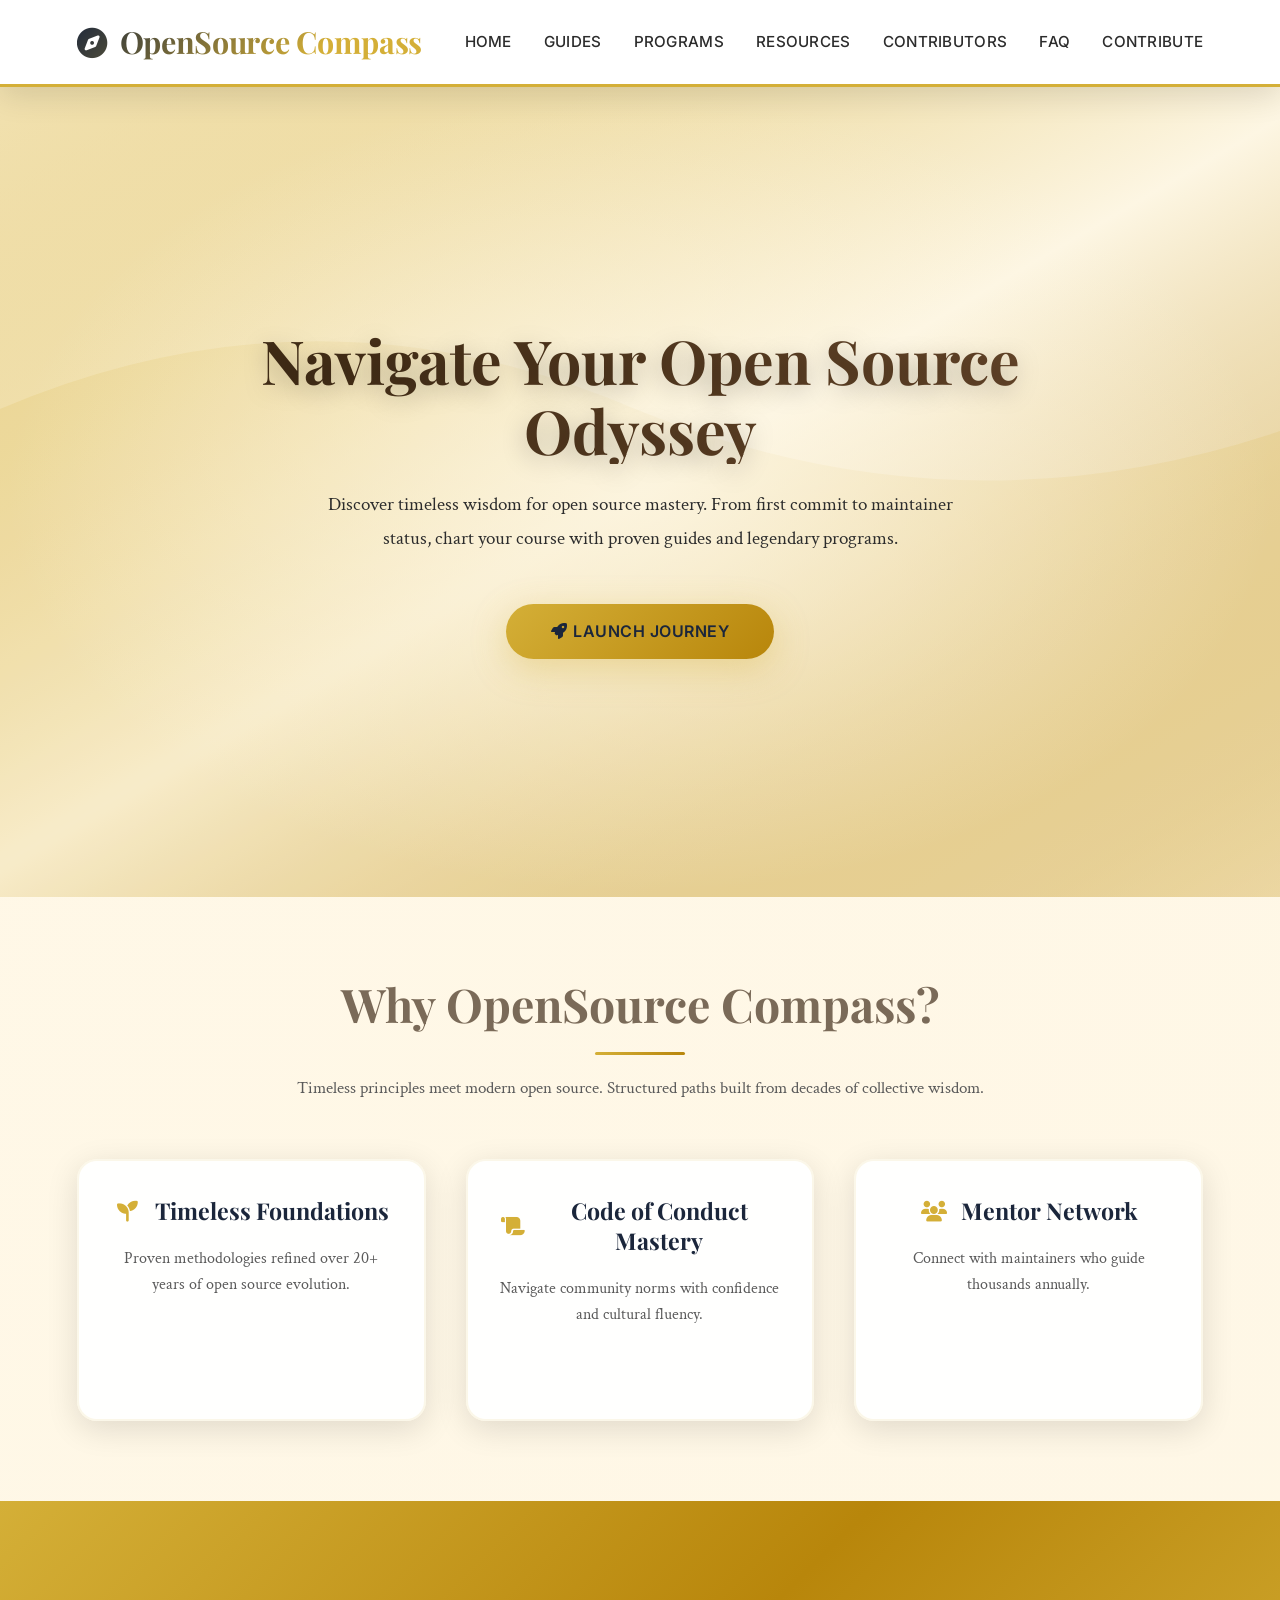
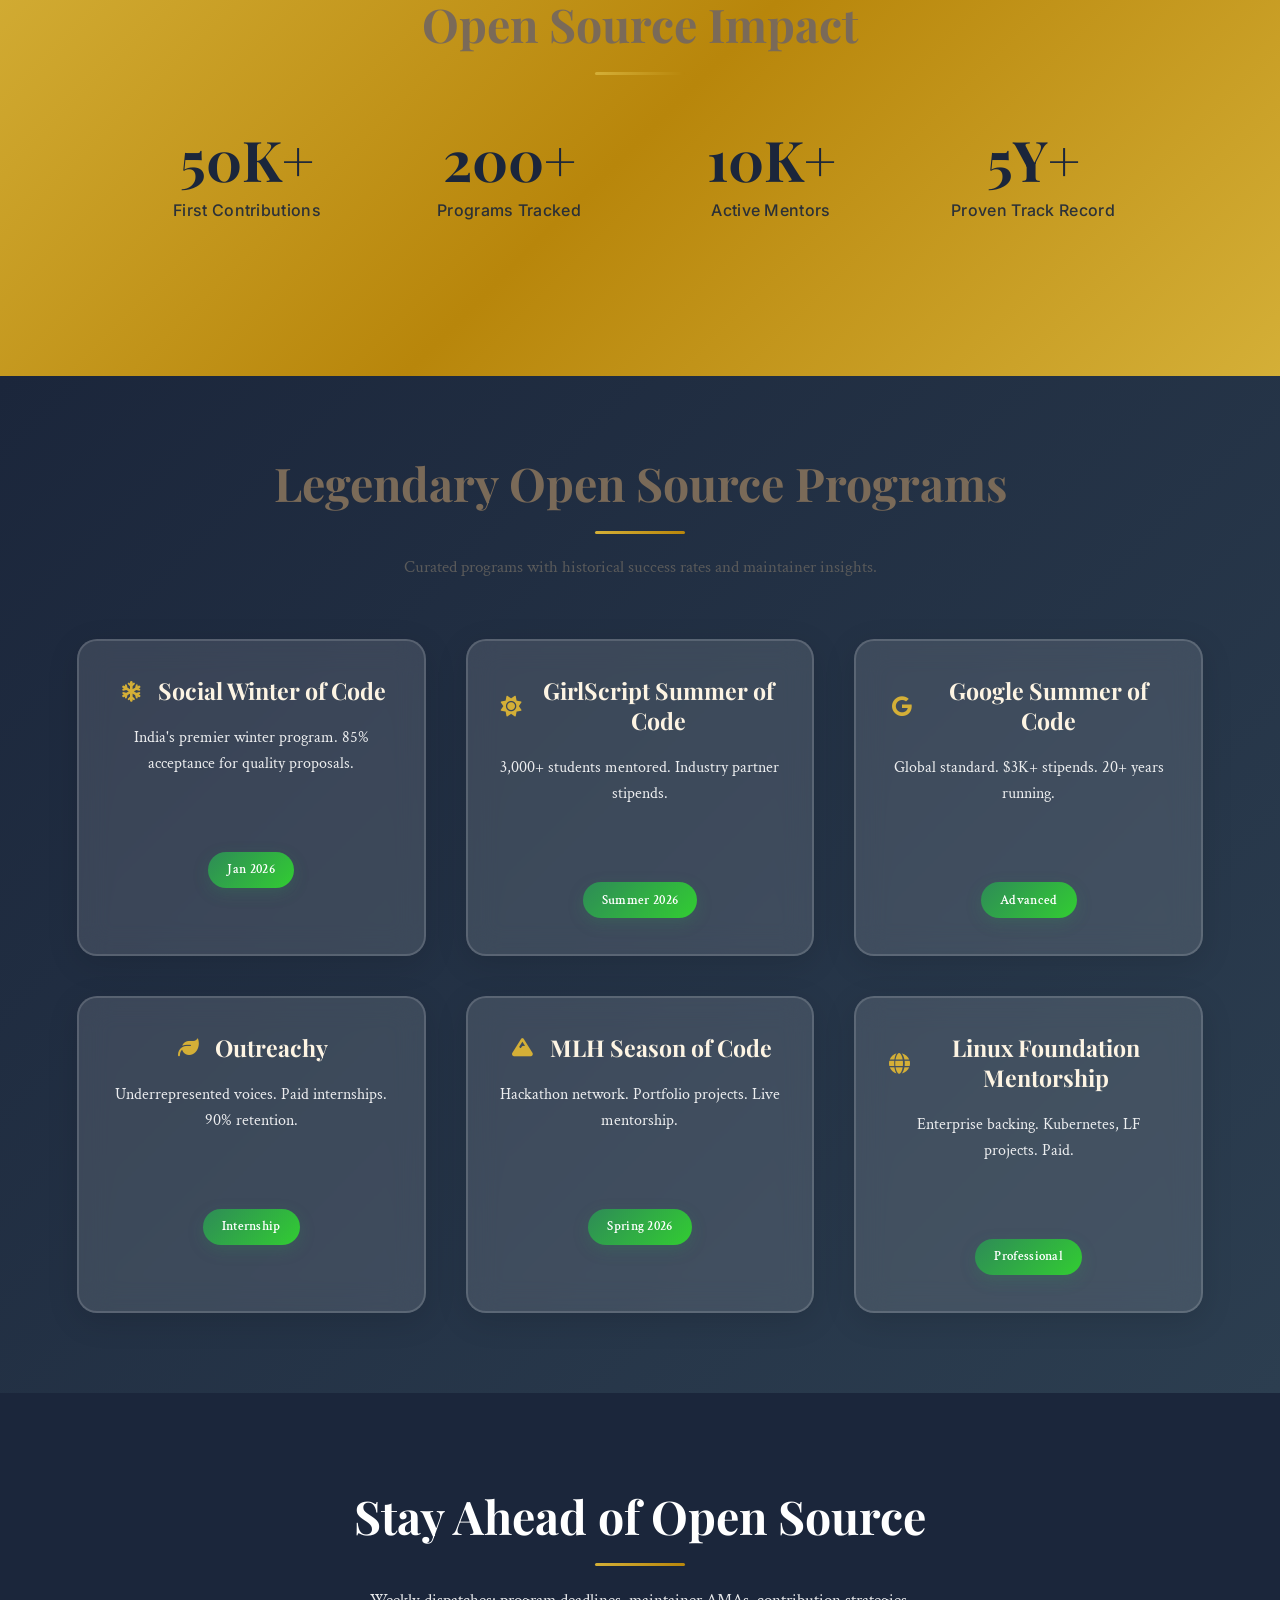
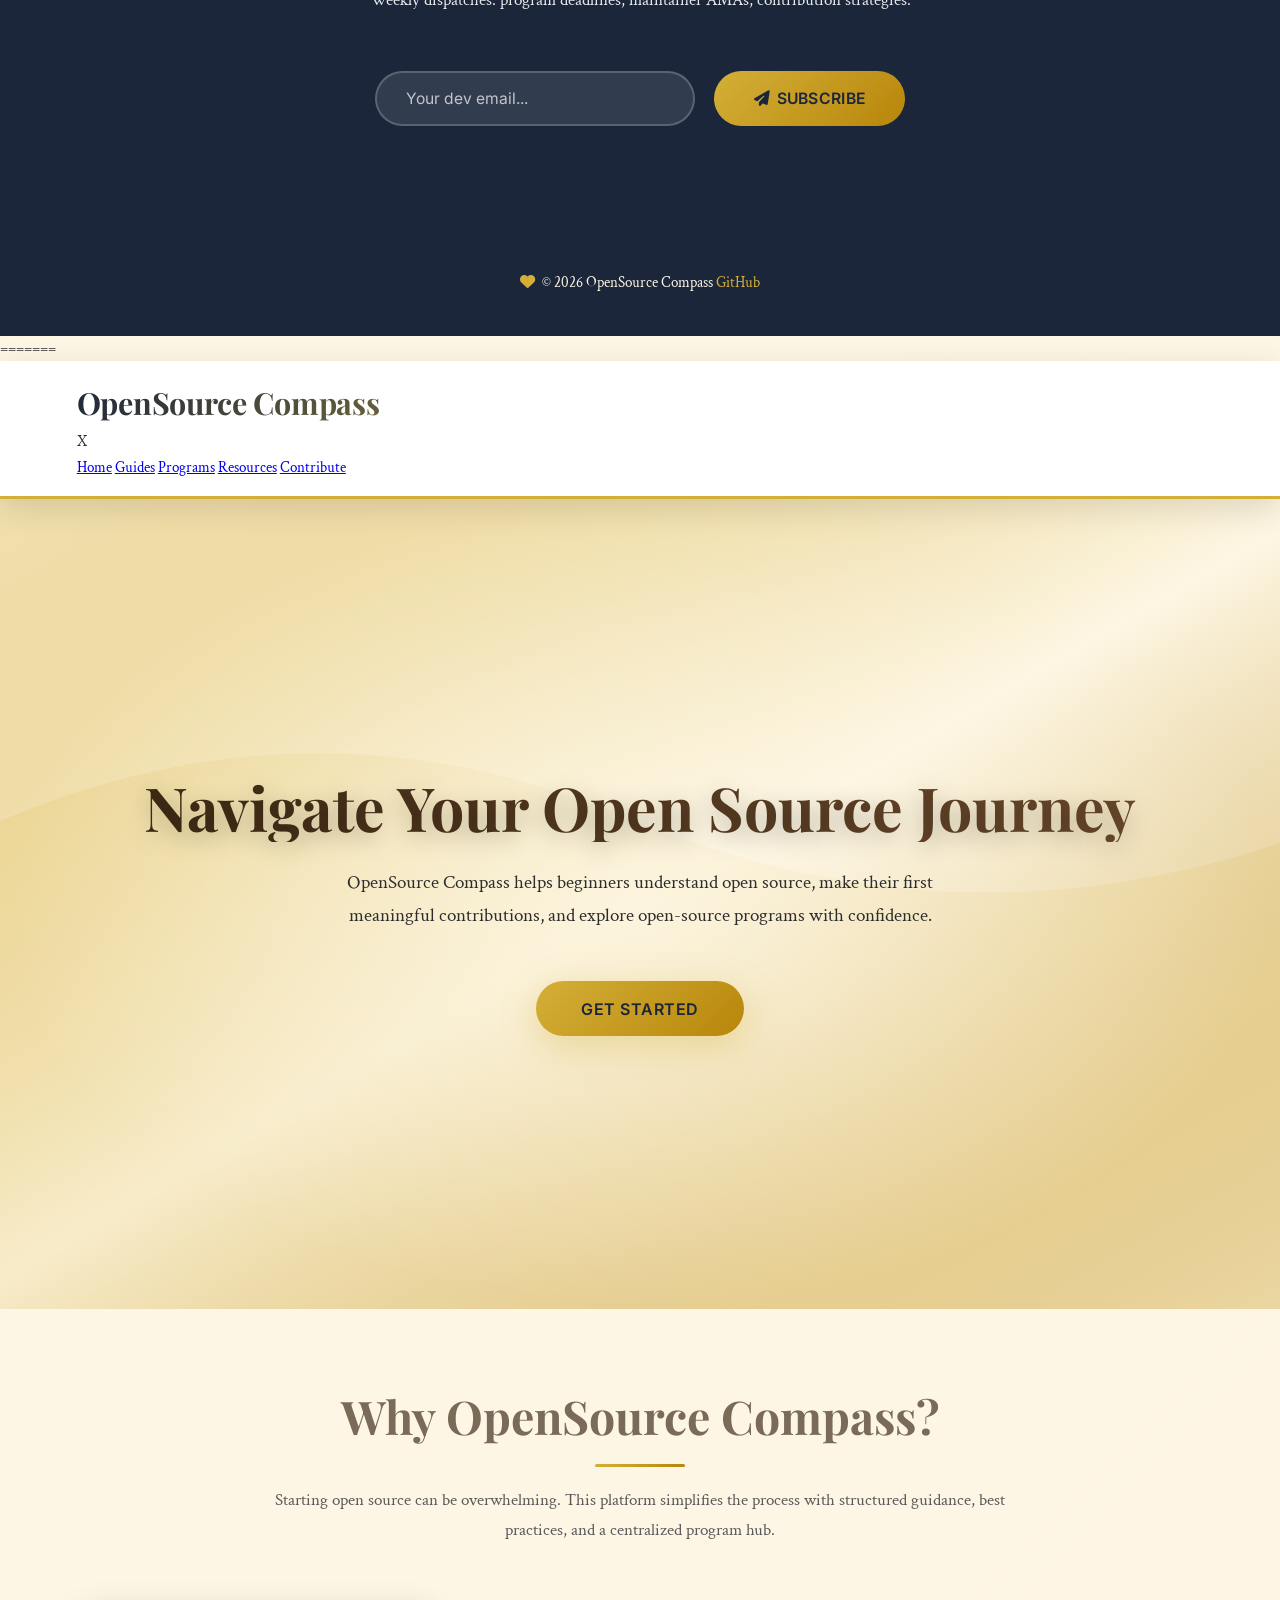
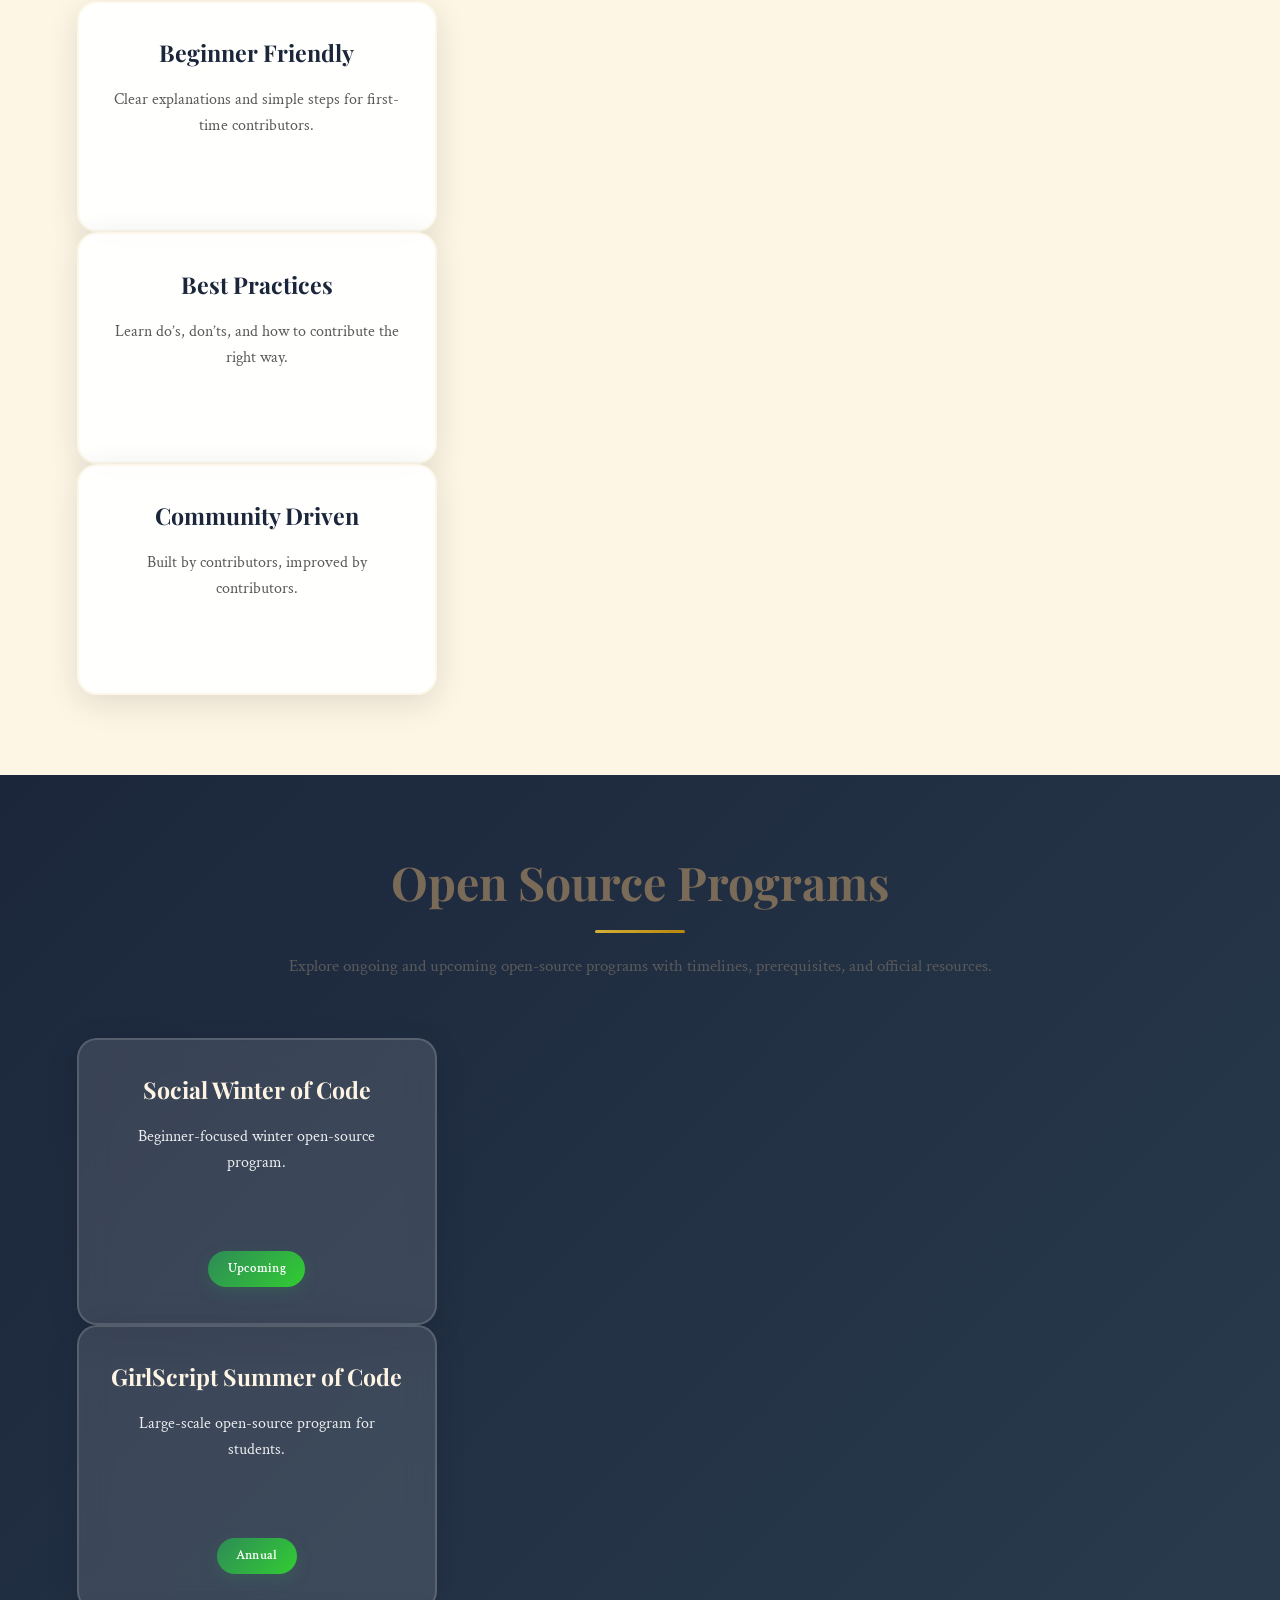
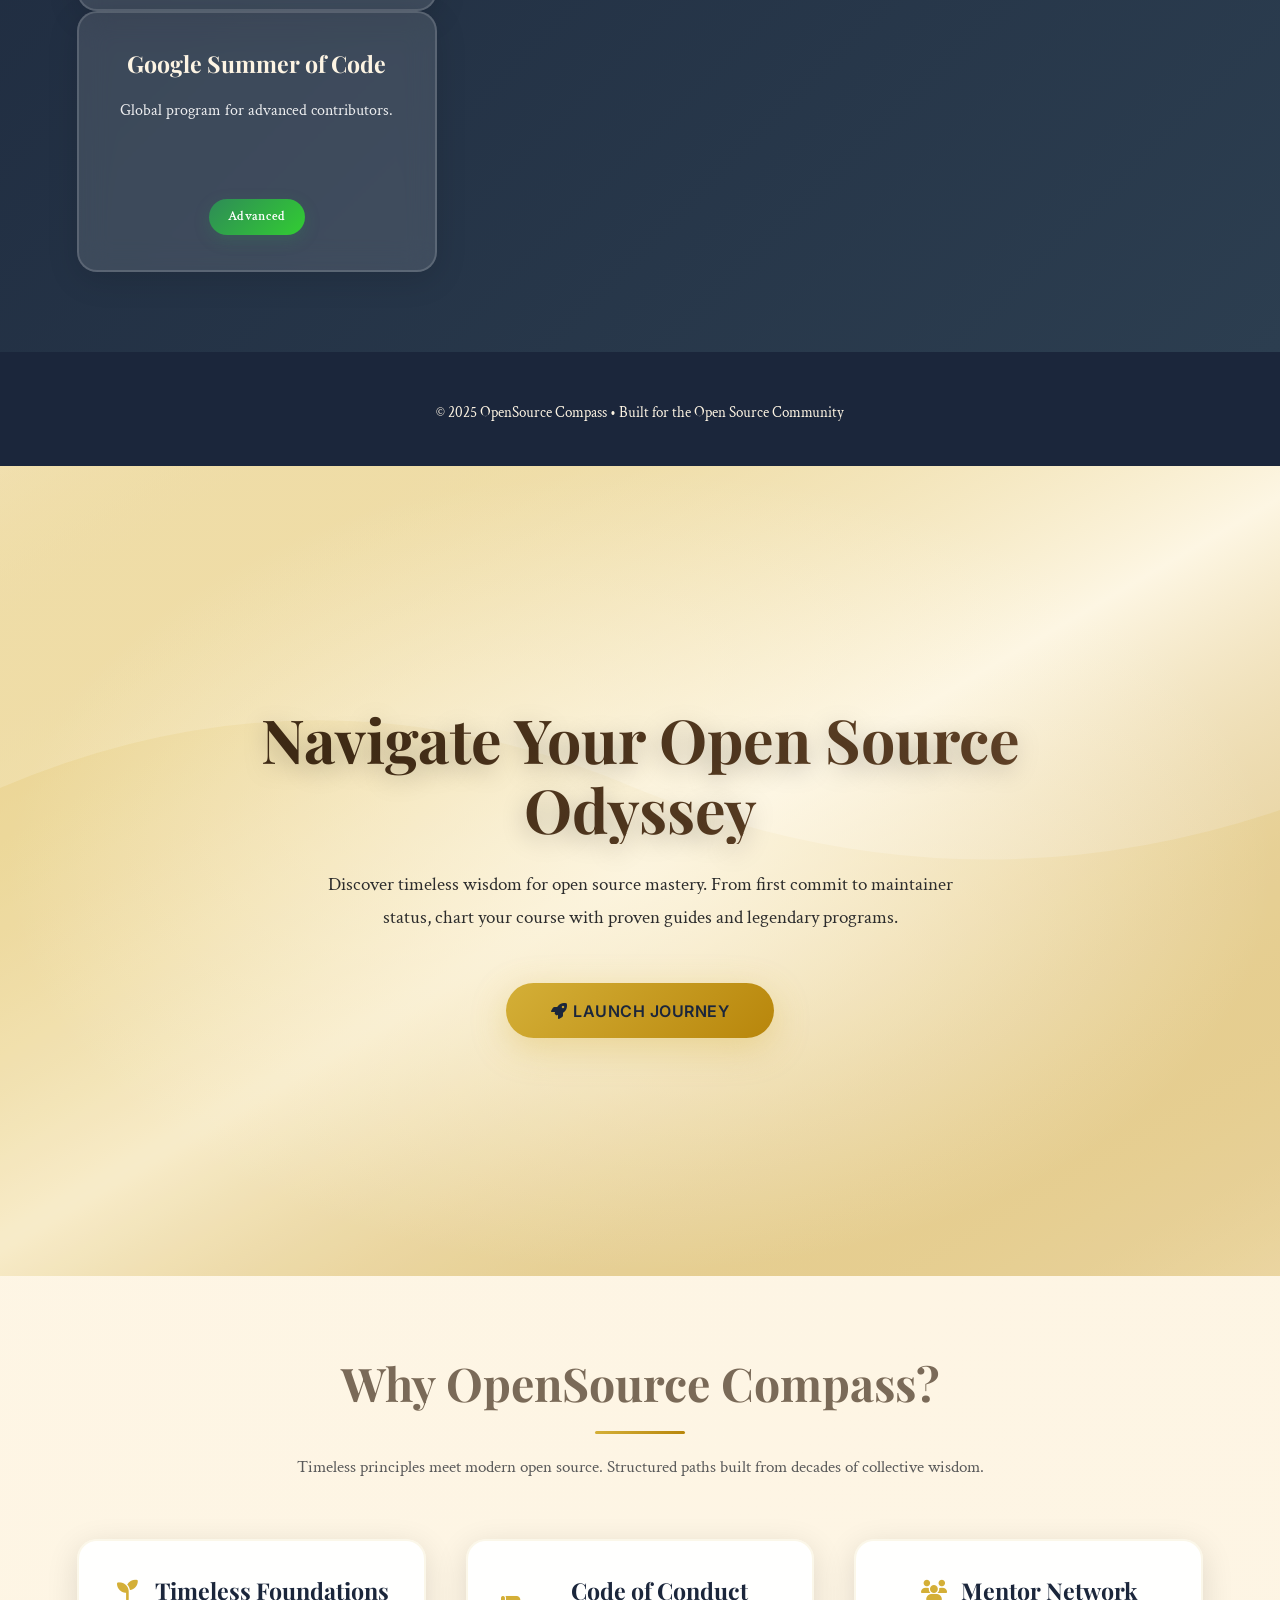
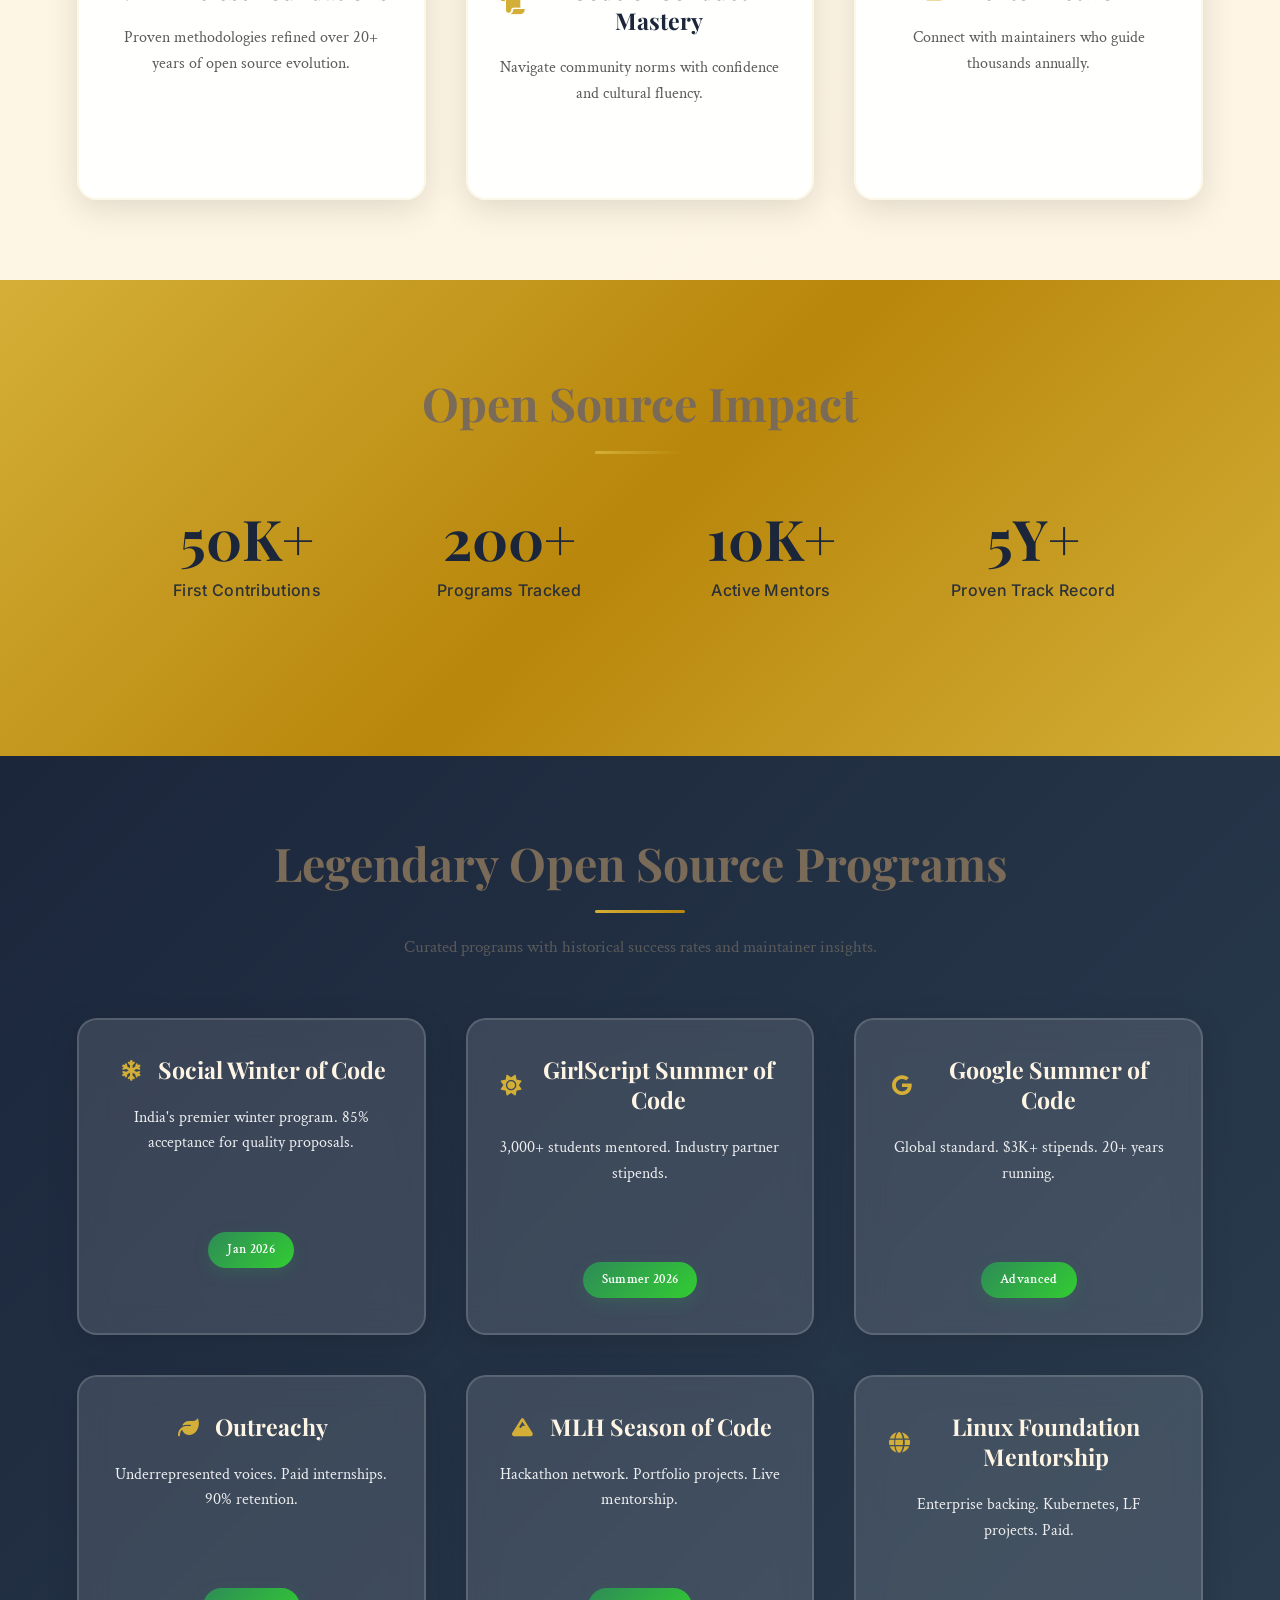
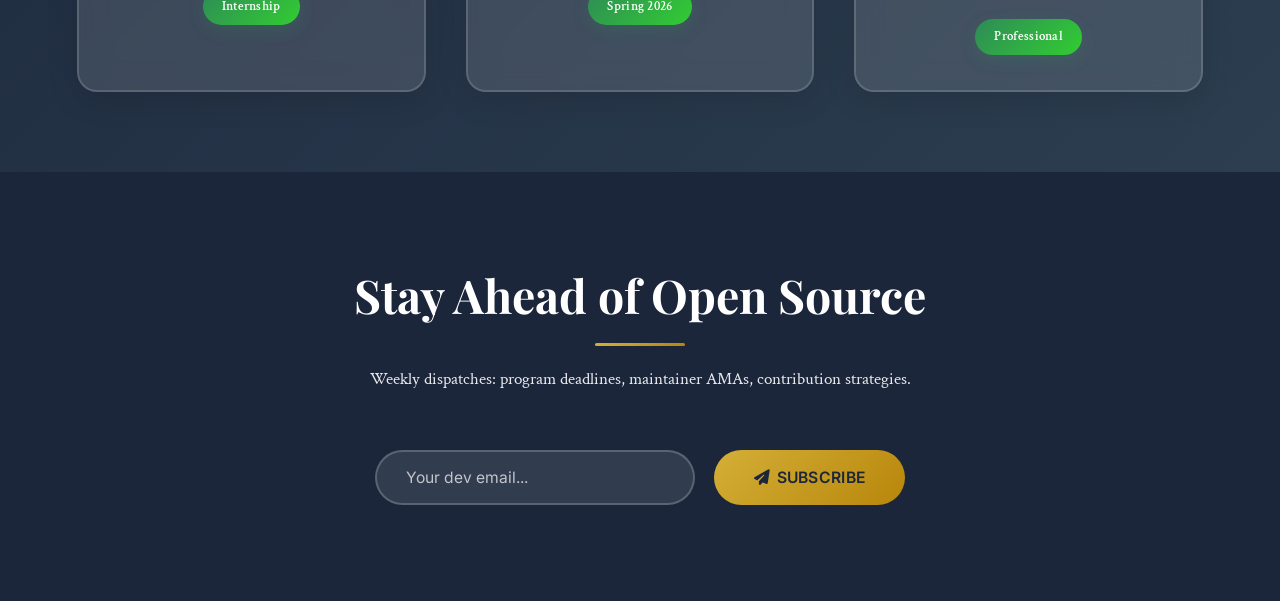
==== commit 47e8ae1d: "Merge pull request #334 from Eshita-Badhe/feature/bouncy-launch-button Add bouncy hover animation to" ====
--- a/index.html
+++ b/index.html
@@ -125,6 +125,24 @@
       .nav-links a:hover::before {
         width: 70%;
       }
+     .hamburger {
+  display: none;
+  flex-direction: column;
+  gap: 5px;
+  background: none;
+  border: none;
+  cursor: pointer;
+  z-index: 1100; /* 🔥 FIX */
+}
+
+
+.hamburger span {
+  width: 24px;
+  height: 2.5px;
+  background: var(--deep-navy);
+  transition: 0.3s;
+}
+
 
       /* Hero - Smaller Typography */
       .hero {
@@ -177,6 +195,8 @@
       }
 
       .hero button {
+        position: relative;
+        overflow: hidden;
         background: linear-gradient(
           135deg,
           var(--primary-gold) 0%,
@@ -185,16 +205,71 @@
         color: var(--deep-navy);
         border: none;
         padding: 1.1rem 2.8rem;
-        font-size: 1rem; /* Smaller button */
+        font-size: 1rem;
         font-weight: 600;
         font-family: "Inter", sans-serif;
         border-radius: 50px;
         cursor: pointer;
-        box-shadow: 0 10px 35px rgba(212, 175, 55, 0.35);
-        transition: all 0.4s cubic-bezier(0.4, 0, 0.2, 1);
         letter-spacing: 0.5px;
         text-transform: uppercase;
-      }
+        box-shadow:
+          0 8px 20px rgba(212, 175, 55, 0.25),
+          0 4px 10px rgba(0, 0, 0, 0.08);
+        transition:
+          transform 0.35s cubic-bezier(0.4, 0, 0.2, 1),
+          box-shadow 0.35s ease,
+          filter 0.35s ease;
+      }
+
+      @keyframes bounce {
+        0% { transform: translateY(0); }
+        30% { transform: translateY(-8px); }
+        50% { transform: translateY(0); }
+        70% { transform: translateY(-4px); }
+        100% { transform: translateY(0); }
+      }
+
+      .hero button:hover {
+        animation: bounce 0.6s ease;
+        transform: translateY(-3px);
+        box-shadow:
+          0 16px 40px rgba(212, 175, 55, 0.45),
+          0 8px 18px rgba(0, 0, 0, 0.12);
+        filter: brightness(1.05);
+      }
+
+      .hero button:active {
+        transform: translateY(2px) scale(0.97);
+        box-shadow:
+          0 6px 14px rgba(212, 175, 55, 0.25),
+          0 3px 6px rgba(0, 0, 0, 0.15);
+      }
+
+      .hero button::after {
+        content: "";
+        position: absolute;
+        top: -50%;
+        left: -120%;
+        width: 60%;
+        height: 200%;
+        background: linear-gradient(
+          120deg,
+          transparent,
+          rgba(255, 255, 255, 0.25),
+          rgba(255, 255, 255, 0.45),
+          rgba(255, 255, 255, 0.25),
+          transparent
+        );
+        transform: skewX(-20deg);
+        opacity: 0;
+        transition: left 0.6s ease, opacity 0.3s ease;
+      }
+
+      .hero button:hover::after {
+        left: 140%;
+        opacity: 1;
+      }
+
 
       /* Sections - Smaller Typography */
       section {
@@ -504,6 +579,40 @@
           min-height: 85vh;
         }
       }
+      @media (max-width: 768px) {
+  .hamburger {
+    display: flex;
+  }
+
+  .navbar-container {
+    flex-direction: row;
+  }
+
+  .nav-links {
+    position: absolute;
+    top: 72px;
+    left: 0;
+    width: 100%;
+    background: rgba(255, 255, 255, 0.98);
+    flex-direction: column;
+    align-items: center;
+    gap: 1.5rem;
+    padding: 1.5rem 0;
+    display: none;
+    border-bottom: 3px solid var(--primary-gold);
+     transform: translateY(-120%);
+    transition: transform 0.35s ease;
+    z-index: 1000;
+  }
+   .nav-links.active {
+    transform: translateY(0);
+  }
+
+  .nav-links.active {
+    display: flex;
+  }
+}
+
 
       @media (max-width: 480px) {
         body {
@@ -541,25 +650,30 @@
   <body>
     <!-- Same HTML structure as before, no changes needed -->
     <header>
-      <div class="navbar-container">
-        <h1>
-          <i
-            class="fas fa-compass"
-            style="color: var(--primary-gold); margin-right: 0.4rem"
-          ></i
-          >OpenSource Compass
-        </h1>
-        <div class="nav-links">
-          <a href="home.html">Home</a>
-          <a href="./frontend/pages/guides.html">Guides</a>
-          <a href="./frontend/pages/programs.html">Programs</a>
-          <a href="./frontend/pages/Resources.html">Resources</a>
-          <a href="./frontend/pages/contributors.html">Contributors</a>
-          <a href="./frontend/pages/faq.html">FAQ</a>
-          <a href="./frontend/pages/Contribute.html">Contribute</a>
-        </div>
-      </div>
-    </header>
+  <div class="navbar-container">
+    <h1>
+      <i class="fas fa-compass" style="color: var(--primary-gold); margin-right: 0.4rem"></i>
+      OpenSource Compass
+    </h1>
+
+    <button class="hamburger" id="hamburger" aria-label="Toggle navigation">
+      <span></span>
+      <span></span>
+      <span></span>
+    </button>
+
+    <div class="nav-links" id="nav-links">
+      <a href="home.html">Home</a>
+      <a href="./frontend/pages/guides.html">Guides</a>
+      <a href="./frontend/pages/programs.html">Programs</a>
+      <a href="./frontend/pages/Resources.html">Resources</a>
+      <a href="./frontend/pages/contributors.html">Contributors</a>
+      <a href="./frontend/pages/faq.html">FAQ</a>
+      <a href="./frontend/pages/Contribute.html">Contribute</a>
+    </div>
+  </div>
+</header>
+
 
     <section class="hero">
       <div class="hero-content">
@@ -705,6 +819,34 @@
     <button id="showTranslateBtn" title="Translate Page">
       <i id="google_translate_element"></i>
     </button>
+
+    <script>
+  const hamburger = document.getElementById("hamburger");
+  const navLinks = document.getElementById("nav-links");
+  const navItems = navLinks.querySelectorAll("a");
+
+  hamburger.addEventListener("click", () => {
+    navLinks.classList.toggle("active");
+  });
+
+  // 🔥 Close menu when link is clicked
+  navItems.forEach(item => {
+    item.addEventListener("click", () => {
+      navLinks.classList.remove("active");
+    });
+  });
+
+  // 🔥 Close menu when clicking outside
+  document.addEventListener("click", (e) => {
+    if (!navLinks.contains(e.target) && !hamburger.contains(e.target)) {
+      navLinks.classList.remove("active");
+    }
+  });
+</script>
+
+
+    
+
 
     <script>
       // Smooth scroll animations (unchanged)
@@ -931,10 +1073,6 @@
     <link rel="stylesheet" href="css/style.css">
 
     <style>
-
-        <style>
-
-    <style>
         :root {
             --primary-gold: #D4AF37;
             --secondary-gold: #B8860B;
@@ -1057,12 +1195,16 @@
         }
 
         .hero h2 {
-           font-family: 'Playfair Display', serif;
-    font-size: clamp(2.6rem, 5vw, 3.4rem);
-    font-weight: 700;
-    color: var(--charcoal-dark); /* dark grey for contrast */
-    margin-bottom: 1.5rem;
-    text-shadow: 0 2px 8px rgba(255, 255, 255, 0.6);
+            font-family: 'Playfair Display', serif;
+            font-size: clamp(2.4rem, 6vw, 3.8rem); /* Smaller hero */
+            font-weight: 700;
+            background: linear-gradient(135deg, #3E2A14 0%, #6B4A2D 100%);
+            -webkit-background-clip: text;
+            background-clip: text;
+            -webkit-text-fill-color: transparent;
+            margin-bottom: 1.5rem;
+            line-height: 1.15;
+            text-shadow: 0 6px 24px rgba(0,0,0,0.25);
         }
 
         .hero p {
@@ -1101,7 +1243,8 @@
             font-family: 'Playfair Display', serif;
             font-size: clamp(2.2rem, 4.5vw, 2.9rem); /* Smaller section titles */
             font-weight: 700;
-            color: var(--deep-navy);
+            color:#7A6A58
+;
             text-align: center;
             margin-bottom: 1.2rem;
             position: relative;
@@ -1237,14 +1380,6 @@
         .programs .card p {
             color: rgba(255,255,255,0.9);
         }
-        .programs h3 {
-    color: var(--primary-white);
-}
-
-.programs p {
-   color: #f1f1f1;
-}
-
 
         /* Newsletter - Smaller */
         .newsletter {
@@ -1335,38 +1470,6 @@
             transition: all 0.35s ease;
             z-index: 999;
         }
-        /* Dark Mode Variable Overrides */
-        body.dark-mode {
-    --warm-cream: #0D1117;
-    --light-parchment: #161B22;
-    --charcoal-dark: #F0F6FC;
-    --text-secondary: #8B949E;
-    --deep-navy: #ECF0F1;
-}
-
-/* Specific Dark Mode Adjustments */
-body.dark-mode header {
-    background: rgba(13, 17, 23, 0.98);
-}
-
-body.dark-mode .card {
-    background: rgba(22, 27, 34, 0.95);
-    border-color: rgba(212, 175, 55, 0.2);
-}
-
-body.dark-mode .hero {
-    background: 
-        radial-gradient(ellipse at center, rgba(13, 17, 23, 0.85) 0%, transparent 70%),
-        url('data:image/svg+xml,<svg xmlns="http://www.w3.org/2000/svg" viewBox="0 0 1200 700"><defs><linearGradient id="g" x1="0%" y1="0%" x2="100%" y2="100%"><stop offset="0%" stop-color="%23D4AF37" stop-opacity="0.2"/><stop offset="50%" stop-color="%230D1117"/><stop offset="100%" stop-color="%23B8860B" stop-opacity="0.1"/></linearGradient></defs><rect width="1200" height="700" fill="url(%23g)"/><path d="M0 300Q300 150 600 280Q900 400 1200 280L1200 700L0 700Z" fill="%23D4AF37" opacity="0.1"/></svg>') center/cover;
-}
-
-body.dark-mode .hero p {
-    color: var(--charcoal-dark);
-}
-
-body.dark-mode .programs {
-    background: linear-gradient(135deg, #010409 0%, #0D1117 100%);
-}
 
         /* Responsive Adjustments */
         @media (max-width: 1024px) {
@@ -1440,11 +1543,58 @@
     }
 }
 
+        @media (max-width: 480px) {
+            body {
+                font-size: 14.5px;
+            }
+            
+            .nav-links a {
+                font-size: 0.92rem;
+            }
+        }
+
+     /* ===============================
+   PROGRAMS CARD HOVER (GSSoC, SWoC etc.)
+   =============================== */
+
+.programs .card {
+  transition: 
+    transform 0.45s cubic-bezier(0.4, 0, 0.2, 1),
+    box-shadow 0.45s ease;
+  will-change: transform;
+}
+
+.programs .card:hover {
+  transform: scale(1.06) translateY(-10px);
+  box-shadow: 0 25px 55px rgba(0, 0, 0, 0.45);
+}
+
+/* ===============================
+   BADGE (Jan 2026) – EXTRA GLOW
+   =============================== */
+
+.programs .badge {
+  transition:
+    transform 0.35s cubic-bezier(0.4, 0, 0.2, 1),
+    box-shadow 0.35s ease,
+    filter 0.35s ease;
+  cursor: pointer;
+}
+
+.programs .badge:hover {
+  transform: scale(1.3) translateY(-6px);
+  box-shadow:
+    0 0 15px rgba(212, 175, 55, 0.8),
+    0 0 30px rgba(212, 175, 55, 0.6),
+    0 0 45px rgba(212, 175, 55, 0.4);
+  filter: brightness(1.2);
+}
+   
     </style>
 </head>
 <body>
     <!-- Same HTML structure as before, no changes needed -->
-    <div id="navbar"></div>
+
 
     <section class="hero">
         <div class="hero-content">
@@ -1554,34 +1704,6 @@
             const scrolled = window.pageYOffset * 0.3;
             document.querySelector('.hero').style.transform = `translateY(${scrolled}px)`;
         });
-
-        /* Add this to the existing <script> in index.html */
-
-const themeToggle = document.getElementById('themeToggle');
-const themeIcon = themeToggle.querySelector('i');
-
-// Check for saved user preference
-if (localStorage.getItem('theme') === 'dark') {
-    document.body.classList.add('dark-mode');
-    themeIcon.classList.replace('fa-moon', 'fa-sun');
-}
-
-themeToggle.addEventListener('click', () => {
-    document.body.classList.toggle('dark-mode');
-    
-    // Update icon and save preference
-    if (document.body.classList.contains('dark-mode')) {
-        themeIcon.classList.replace('fa-moon', 'fa-sun');
-        localStorage.setItem('theme', 'dark');
-    } else {
-        themeIcon.classList.replace('fa-sun', 'fa-moon');
-        localStorage.setItem('theme', 'light');
-    }
-    
-    // Subtle button animation
-    themeToggle.style.transform = 'scale(1.2)';
-    setTimeout(() => themeToggle.style.transform = 'scale(1)', 200);
-});
     </script>
     <script src="/frontend/js/components.js"></script>
     <script src="/frontend/js/theme.js"></script>
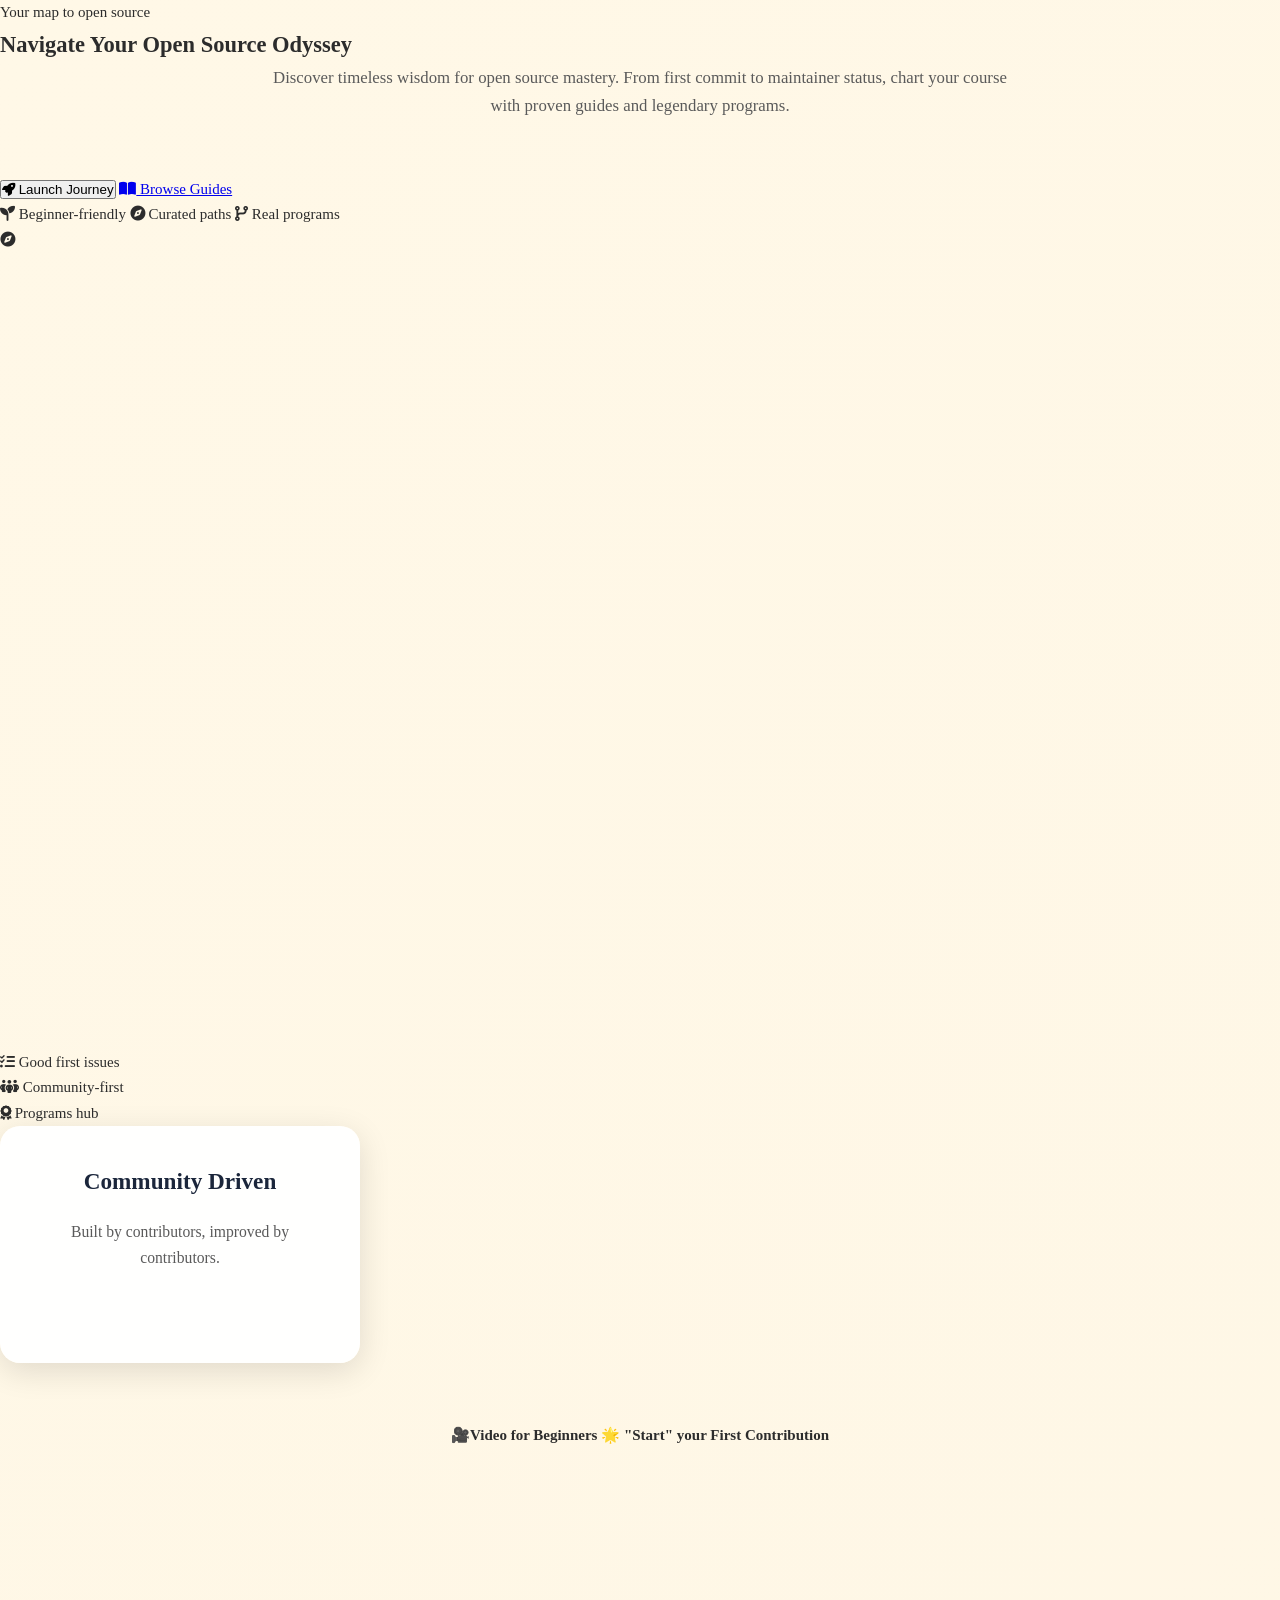
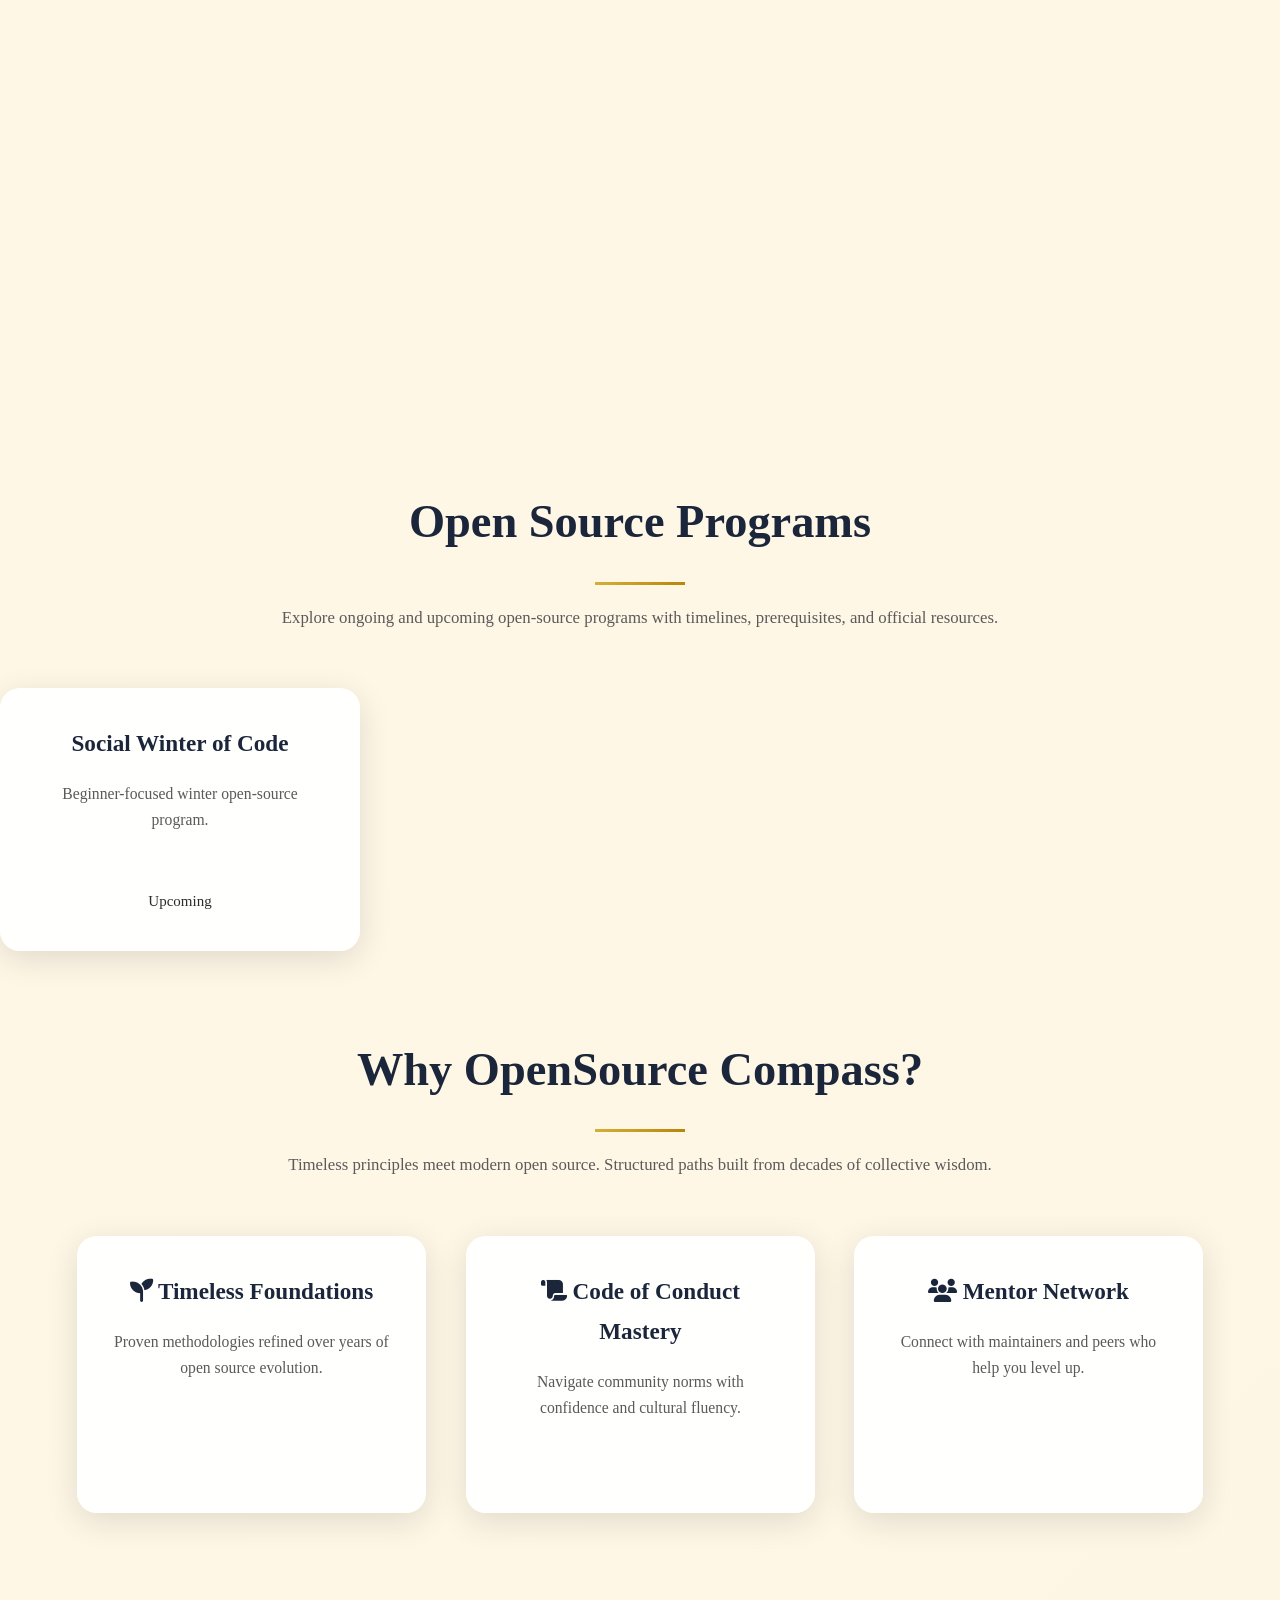
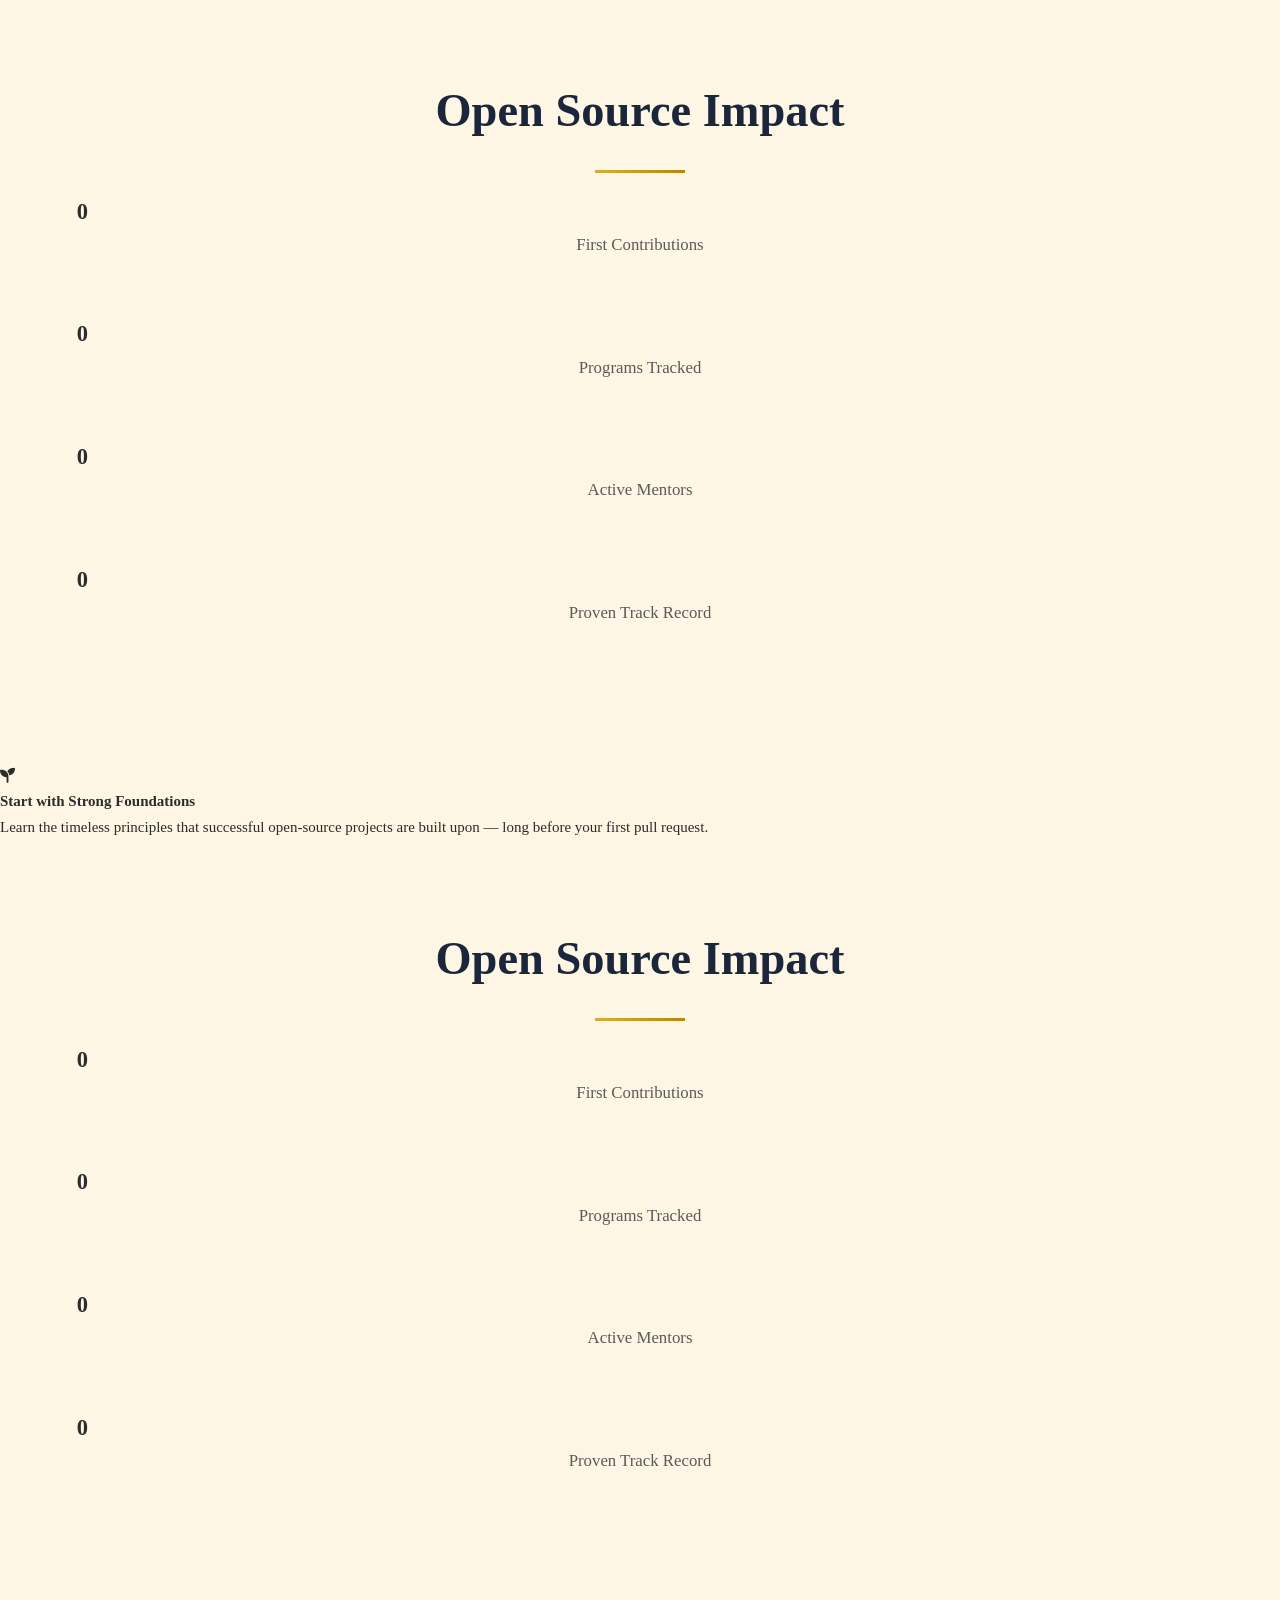
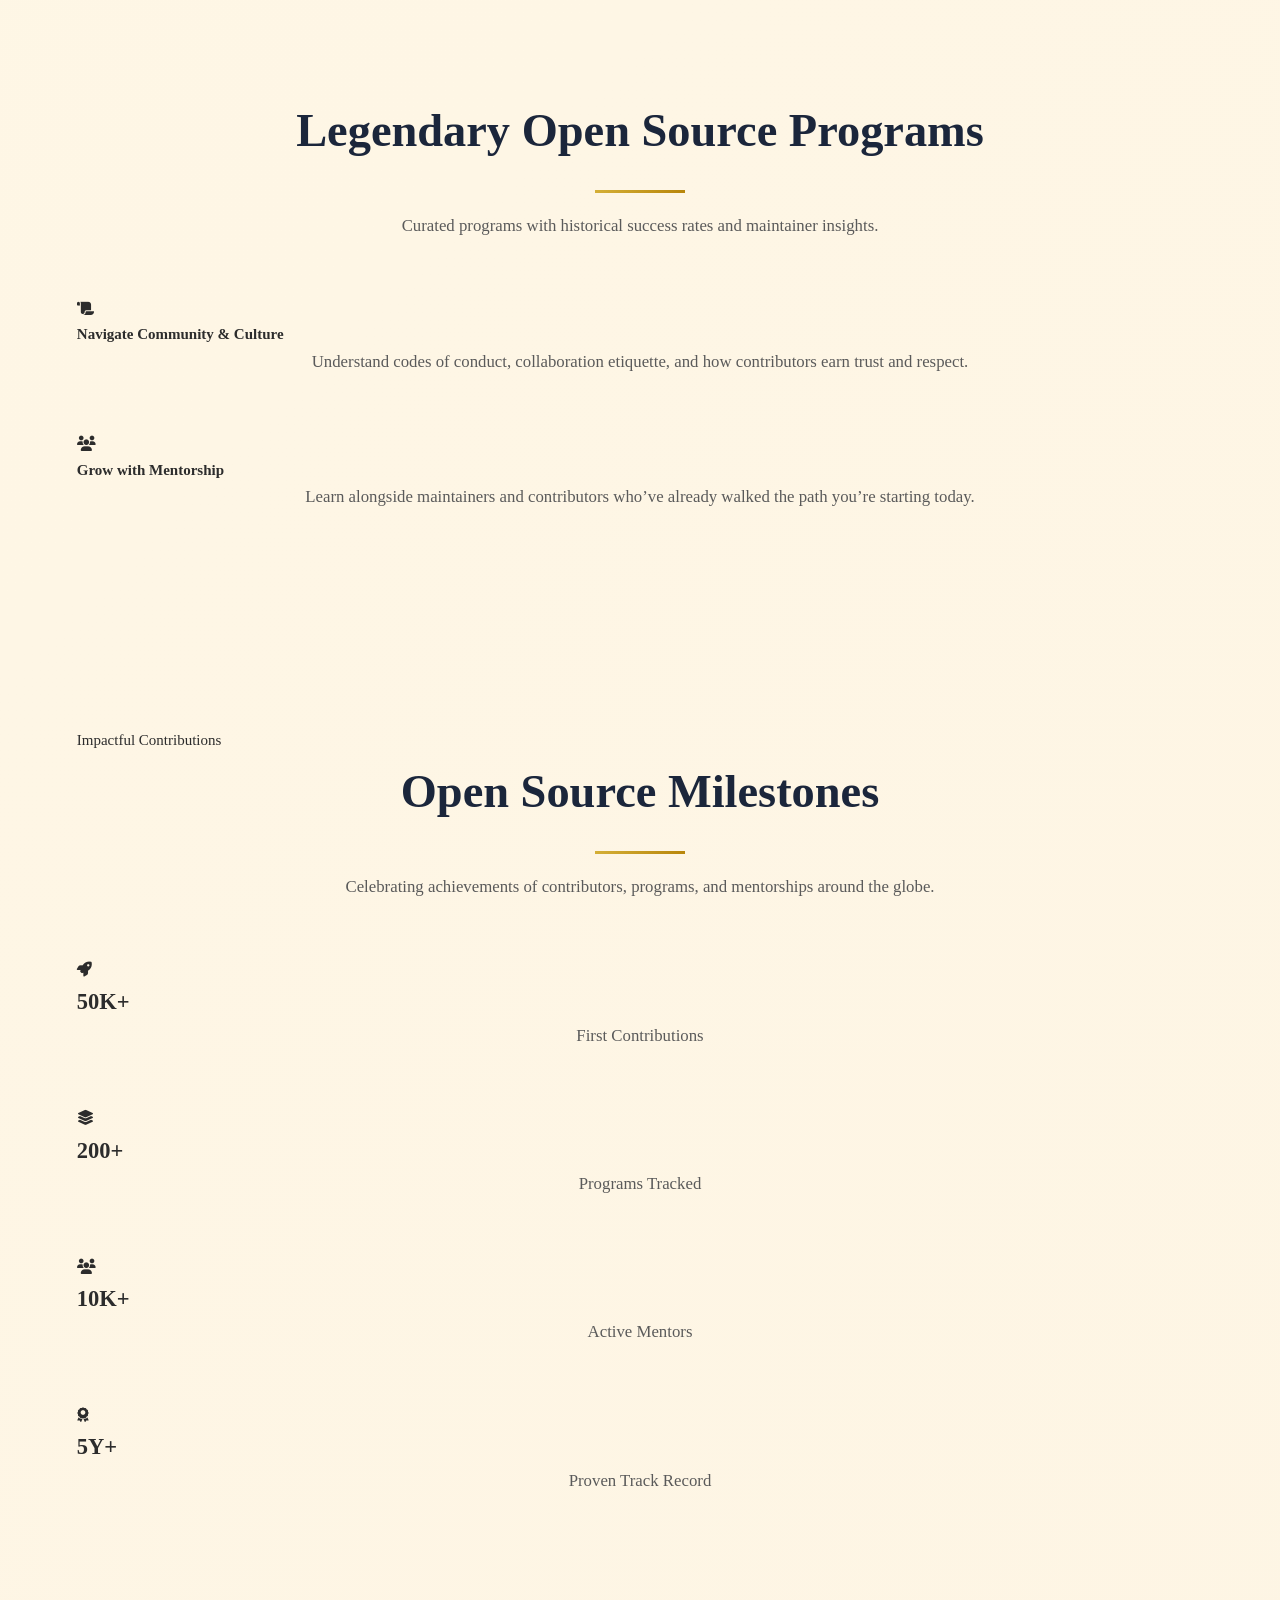
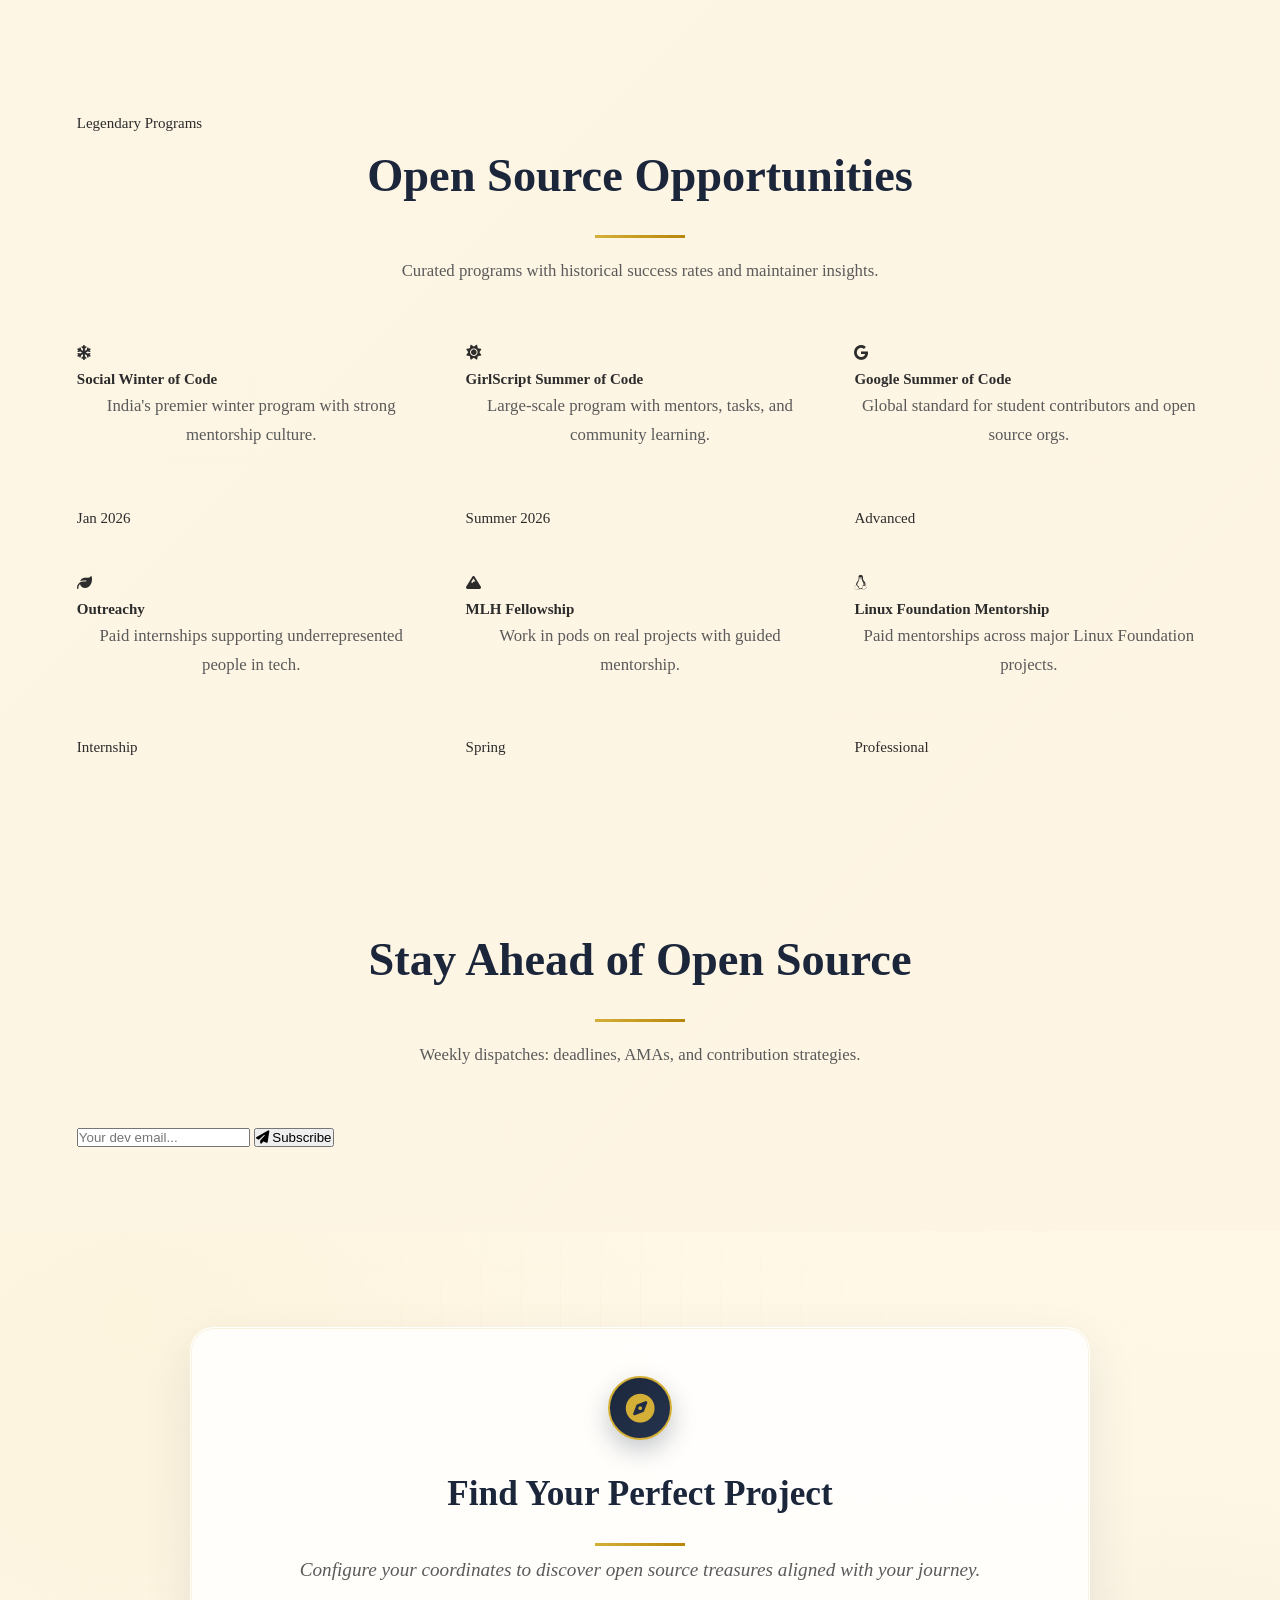
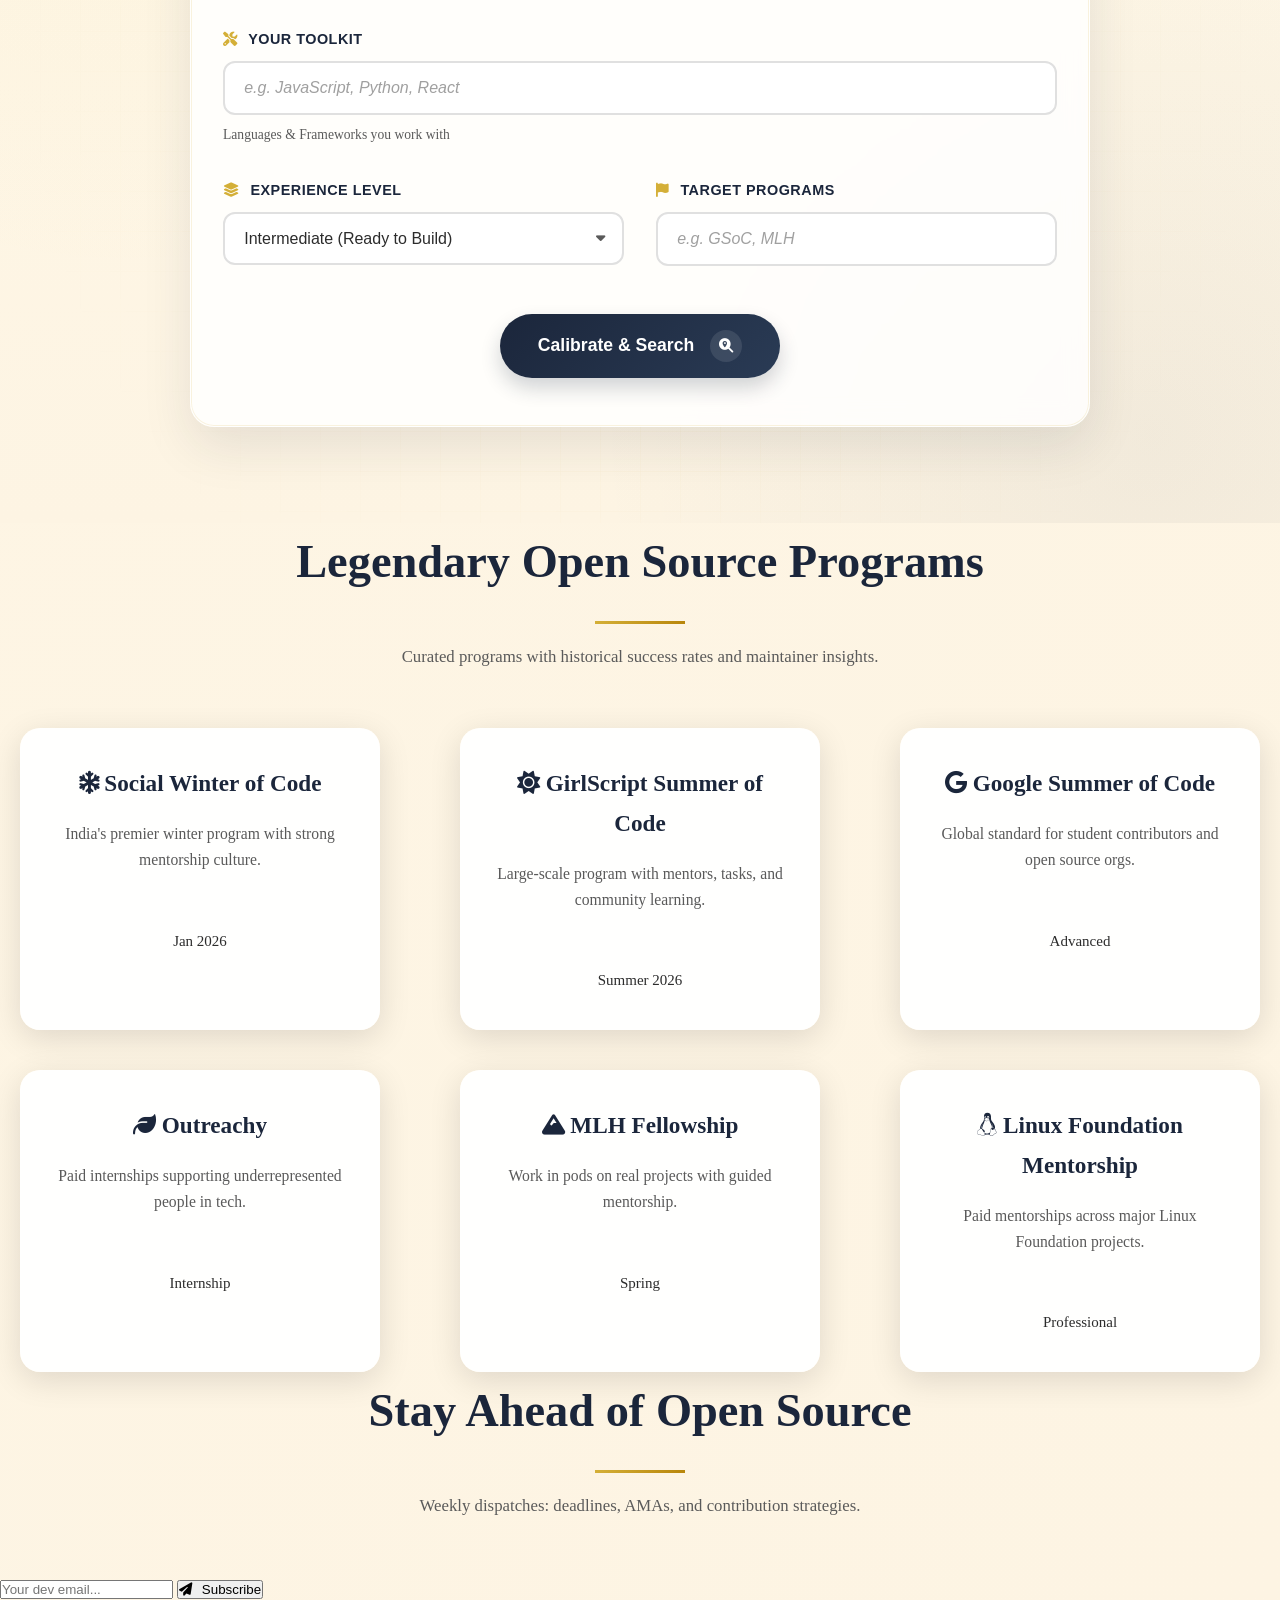
==== commit b47d26b1: "Merge pull request #528 from ErebAsh/new feat: Personalized Project Recommendations for Contributors" ====
--- a/index.html
+++ b/index.html
@@ -1,710 +1,151 @@
 <!DOCTYPE html>
 <html lang="en">
-  <head>
-    <meta charset="UTF-8" />
-    <title>OpenSource Compass - Classic Edition</title>
-    <meta name="viewport" content="width=device-width, initial-scale=1.0" />
-    <link
-      href="https://fonts.googleapis.com/css2?family=Crimson+Text:wght@400;500&family=Playfair+Display:wght@600;700&family=Inter:wght@400;500&display=swap"
-      rel="stylesheet"
-    />
-    <link
-      rel="stylesheet"
-      href="https://cdnjs.cloudflare.com/ajax/libs/font-awesome/6.4.0/css/all.min.css"
-    />
-    <style>
-      :root {
-        --primary-gold: #d4af37;
-        --secondary-gold: #b8860b;
-        --deep-navy: #1b263b;
-        --warm-cream: #fdf4e3;
-        --light-parchment: #fff8e7;
-        --charcoal-dark: #2c2c2c;
-        --text-secondary: #5a5a5a;
-        --success-emerald: #2e8b57;
-        --shadow-main: 0 8px 32px rgba(0, 0, 0, 0.12);
-        --shadow-hover: 0 20px 40px rgba(0, 0, 0, 0.18);
-      }
-
-      * {
-        margin: 0;
-        padding: 0;
-        box-sizing: border-box;
-      }
-
-      body {
-        font-family: "Crimson Text", Georgia, serif;
-        font-size: 15px; /* Base font smaller */
-        line-height: 1.7;
-        background: linear-gradient(
-          135deg,
-          var(--light-parchment) 0%,
-          var(--warm-cream) 100%
-        );
-        color: var(--charcoal-dark);
-        overflow-x: hidden;
-      }
-
-      /* Navbar - Smaller & Balanced */
-      header {
-        background: rgba(255, 255, 255, 0.98);
-        backdrop-filter: saturate(180%) blur(20px);
-        border-bottom: 3px solid var(--primary-gold);
-        padding: 1rem 6%;
-        position: sticky;
-        top: 0;
-        z-index: 1000;
-        box-shadow: var(--shadow-main);
-      }
-
-      .navbar-container {
-        max-width: 1400px;
-        margin: 0 auto;
-        display: flex;
-        justify-content: space-between;
-        align-items: center;
-      }
-
-      header h1 {
-        font-family: "Playfair Display", serif;
-        font-size: clamp(1.6rem, 3vw, 1.9rem); /* Smaller logo */
-        font-weight: 700;
-        background: linear-gradient(
-          135deg,
-          var(--deep-navy) 0%,
-          var(--primary-gold) 70%
-        );
-        -webkit-background-clip: text;
-        background-clip: text;
-        -webkit-text-fill-color: transparent;
-        letter-spacing: -0.01em;
-      }
-
-      .nav-links {
-        display: flex;
-        align-items: center;
-        gap: 2rem;
-      }
-
-      .nav-links a {
-        text-decoration: none;
-        color: var(--charcoal-dark) !important;
-        font-family: "Inter", -apple-system, sans-serif;
-        font-weight: 500;
-        font-size: 0.95rem; /* Smaller nav links */
-        padding: 0.4rem 0;
-        position: relative;
-        transition: all 0.35s cubic-bezier(0.4, 0, 0.2, 1);
-        white-space: nowrap;
-        text-transform: uppercase;
-        letter-spacing: 0.3px;
-      }
-
-      .nav-links a::before {
-        content: "";
-        position: absolute;
-        bottom: 0;
-        left: 50%;
-        width: 0;
-        height: 2px; /* Thinner underline */
-        background: linear-gradient(
-          90deg,
-          var(--primary-gold),
-          var(--secondary-gold)
-        );
-        transition: all 0.35s cubic-bezier(0.4, 0, 0.2, 1);
-        transform: translateX(-50%);
-        border-radius: 1px;
-      }
-
-      .nav-links a:hover {
-        color: var(--deep-navy) !important;
-        transform: translateY(-1px);
-      }
-
-      .nav-links a:hover::before {
-        width: 70%;
-      }
-     .hamburger {
-  display: none;
-  flex-direction: column;
-  gap: 5px;
-  background: none;
-  border: none;
-  cursor: pointer;
-  z-index: 1100; /* 🔥 FIX */
-}
-
-
-.hamburger span {
-  width: 24px;
-  height: 2.5px;
-  background: var(--deep-navy);
-  transition: 0.3s;
-}
-
-
-      /* Hero - Smaller Typography */
-      .hero {
-        min-height: 90vh;
-        background: radial-gradient(
-            ellipse at center,
-            rgba(253, 246, 227, 0.8) 0%,
-            transparent 70%
-          ),
-          url('data:image/svg+xml,<svg xmlns="http://www.w3.org/2000/svg" viewBox="0 0 1200 700"><defs><linearGradient id="g" x1="0%" y1="0%" x2="100%" y2="100%"><stop offset="0%" stop-color="%23D4AF37" stop-opacity="0.3"/><stop offset="50%" stop-color="%23FDF6E3"/><stop offset="100%" stop-color="%23B8860B" stop-opacity="0.2"/></linearGradient></defs><rect width="1200" height="700" fill="url(%23g)"/><path d="M0 300Q300 150 600 280Q900 400 1200 280L1200 700L0 700Z" fill="%23D4AF37" opacity="0.15"/></svg>')
-            center/cover;
-        display: flex;
-        flex-direction: column;
-        justify-content: center;
-        align-items: center;
-        text-align: center;
-        padding: 3rem 6%;
-        position: relative;
-      }
-
-      .hero-content {
-        max-width: 850px;
-        width: 100%;
-      }
-
-      .hero h2 {
-        font-family: "Playfair Display", serif;
-        font-size: clamp(2.4rem, 6vw, 3.8rem); /* Smaller hero */
-        font-weight: 700;
-        background: linear-gradient(
-          135deg,
-          #ffffff 0%,
-          rgba(255, 255, 255, 0.9) 100%
-        );
-        -webkit-background-clip: text;
-        background-clip: text;
-        -webkit-text-fill-color: transparent;
-        margin-bottom: 1.5rem;
-        line-height: 1.15;
-        text-shadow: 0 6px 24px rgba(0, 0, 0, 0.25);
-      }
-
-      .hero p {
-        font-size: clamp(1rem, 2.2vw, 1.2rem); /* Smaller hero text */
-        color: #2c2c2c;
-        margin-bottom: 3rem;
-        max-width: 650px;
-        font-weight: 400;
-        line-height: 1.75;
-      }
-
-      .hero button {
-        position: relative;
-        overflow: hidden;
-        background: linear-gradient(
-          135deg,
-          var(--primary-gold) 0%,
-          var(--secondary-gold) 100%
-        );
-        color: var(--deep-navy);
-        border: none;
-        padding: 1.1rem 2.8rem;
-        font-size: 1rem;
-        font-weight: 600;
-        font-family: "Inter", sans-serif;
-        border-radius: 50px;
-        cursor: pointer;
-        letter-spacing: 0.5px;
-        text-transform: uppercase;
-        box-shadow:
-          0 8px 20px rgba(212, 175, 55, 0.25),
-          0 4px 10px rgba(0, 0, 0, 0.08);
-        transition:
-          transform 0.35s cubic-bezier(0.4, 0, 0.2, 1),
-          box-shadow 0.35s ease,
-          filter 0.35s ease;
-      }
-
-      @keyframes bounce {
-        0% { transform: translateY(0); }
-        30% { transform: translateY(-8px); }
-        50% { transform: translateY(0); }
-        70% { transform: translateY(-4px); }
-        100% { transform: translateY(0); }
-      }
-
-      .hero button:hover {
-        animation: bounce 0.6s ease;
-        transform: translateY(-3px);
-        box-shadow:
-          0 16px 40px rgba(212, 175, 55, 0.45),
-          0 8px 18px rgba(0, 0, 0, 0.12);
-        filter: brightness(1.05);
-      }
-
-      .hero button:active {
-        transform: translateY(2px) scale(0.97);
-        box-shadow:
-          0 6px 14px rgba(212, 175, 55, 0.25),
-          0 3px 6px rgba(0, 0, 0, 0.15);
-      }
-
-      .hero button::after {
-        content: "";
-        position: absolute;
-        top: -50%;
-        left: -120%;
-        width: 60%;
-        height: 200%;
-        background: linear-gradient(
-          120deg,
-          transparent,
-          rgba(255, 255, 255, 0.25),
-          rgba(255, 255, 255, 0.45),
-          rgba(255, 255, 255, 0.25),
-          transparent
-        );
-        transform: skewX(-20deg);
-        opacity: 0;
-        transition: left 0.6s ease, opacity 0.3s ease;
-      }
-
-      .hero button:hover::after {
-        left: 140%;
-        opacity: 1;
-      }
-
-
-      /* Sections - Smaller Typography */
-      section {
-        padding: 5rem 6%;
-        max-width: 1400px;
-        margin: 0 auto;
-      }
-
-      section h3 {
-        font-family: "Playfair Display", serif;
-        font-size: clamp(2.2rem, 4.5vw, 2.9rem); /* Smaller section titles */
-        font-weight: 700;
-        color: var(--deep-navy);
-        text-align: center;
-        margin-bottom: 1.2rem;
-        position: relative;
-        line-height: 1.2;
-      }
-
-      section h3::after {
-        content: "";
-        display: block;
-        width: 90px;
-        height: 3px;
-        background: linear-gradient(
-          90deg,
-          var(--primary-gold),
-          var(--secondary-gold)
-        );
-        margin: 1.2rem auto 0;
-        border-radius: 2px;
-      }
-
-      section p {
-        font-size: 1.05rem; /* Smaller section text */
-        text-align: center;
-        max-width: 750px;
-        margin: 0 auto 3.5rem;
-        color: var(--text-secondary);
-        line-height: 1.75;
-      }
-
-      /* Cards - Smaller Content */
-      .card-grid {
-        display: grid;
-        grid-template-columns: repeat(auto-fit, minmax(320px, 1fr));
-        gap: 2.5rem;
-        justify-items: center;
-      }
-
-      .card {
-        background: rgba(255, 255, 255, 0.95);
-        backdrop-filter: blur(15px);
-        padding: 2.2rem 2rem;
-        border-radius: 20px;
-        box-shadow: var(--shadow-main);
-        border: 2px solid rgba(212, 175, 55, 0.1);
-        transition: all 0.45s cubic-bezier(0.4, 0, 0.2, 1);
-        position: relative;
-        max-width: 360px;
-        width: 100%;
-        text-align: center;
-      }
-
-      .card h4 {
-        font-family: "Playfair Display", serif;
-        font-size: 1.45rem; /* Smaller card titles */
-        color: var(--deep-navy);
-        margin-bottom: 1.2rem;
-        display: flex;
-        align-items: center;
-        justify-content: center;
-        gap: 0.8rem;
-        line-height: 1.3;
-      }
-
-      .card h4 i {
-        color: var(--primary-gold);
-        font-size: 1.3rem;
-        width: 1.8rem;
-      }
-
-      .card p {
-        color: var(--text-secondary);
-        font-size: 0.98rem; /* Smaller card text */
-        line-height: 1.65;
-      }
-
-      .badge {
-        display: inline-block;
-        background: linear-gradient(135deg, var(--success-emerald), #32cd32);
-        color: white;
-        padding: 0.45rem 1.2rem;
-        border-radius: 25px;
-        font-size: 0.8rem;
-        font-weight: 600;
-        margin-top: 1.2rem;
-        box-shadow: 0 5px 15px rgba(46, 139, 87, 0.25);
-        letter-spacing: 0.3px;
-      }
-
-      /* Stats - Smaller Numbers */
-      .stats {
-        background: linear-gradient(
-          135deg,
-          var(--primary-gold) 0%,
-          var(--secondary-gold) 50%,
-          var(--primary-gold) 100%
-        );
-        color: var(--deep-navy);
-        text-align: center;
-        padding: 6rem 6%;
-      }
-
-      .stats-grid {
-        display: grid;
-        grid-template-columns: repeat(auto-fit, minmax(200px, 1fr));
-        gap: 3rem;
-        max-width: 1000px;
-        margin: 3.5rem auto 0;
-      }
-
-      .stat-item h2 {
-        font-family: "Playfair Display", serif;
-        font-size: clamp(2.5rem, 6vw, 3.5rem); /* Smaller stats */
-        font-weight: 700;
-        margin-bottom: 0.6rem;
-        line-height: 1;
-      }
-
-      .stat-item p {
-        font-size: 1rem;
-        font-weight: 500;
-        color: rgba(27, 38, 59, 0.9);
-        font-family: "Inter", sans-serif;
-        letter-spacing: 0.3px;
-      }
-
-      /* Programs Section */
-      .programs {
-        background: linear-gradient(135deg, var(--deep-navy) 0%, #2c3e50 100%);
-        color: white;
-      }
-
-      .programs .card {
-        background: rgba(255, 255, 255, 0.12);
-        color: white;
-        border: 2px solid rgba(255, 255, 255, 0.15);
-      }
-
-      .programs .card h4 {
-        color: var(--warm-cream);
-      }
-
-      .programs .card p {
-        color: rgba(255, 255, 255, 0.9);
-      }
-
-      /* Newsletter - Smaller */
-      .newsletter {
-        background: var(--deep-navy);
-        color: white;
-        text-align: center;
-        padding: 6rem 6%;
-      }
-
-      .newsletter h3 {
-        color: white;
-      }
-
-      .newsletter p {
-        color: rgba(255, 255, 255, 0.9);
-        font-size: 1.05rem;
-      }
-
-      .newsletter form {
-        max-width: 550px;
-        margin: 2.5rem auto 0;
-        display: flex;
-        gap: 1.2rem;
-        justify-content: center;
-      }
-
-      .newsletter input {
-        flex: 1;
-        max-width: 320px;
-        padding: 1rem 1.8rem;
-        border: 2px solid rgba(255, 255, 255, 0.2);
-        border-radius: 50px;
-        background: rgba(255, 255, 255, 0.1);
-        color: white;
-        font-size: 0.98rem;
-        font-family: "Inter", sans-serif;
-      }
-
-      .newsletter input::placeholder {
-        color: rgba(255, 255, 255, 0.7);
-      }
-
-      .newsletter button {
-        background: linear-gradient(
-          135deg,
-          var(--primary-gold),
-          var(--secondary-gold)
-        );
-        color: var(--deep-navy);
-        border: none;
-        padding: 1rem 2.5rem;
-        border-radius: 50px;
-        font-weight: 600;
-        font-size: 0.98rem;
-        cursor: pointer;
-        transition: all 0.3s ease;
-        font-family: "Inter", sans-serif;
-        text-transform: uppercase;
-        letter-spacing: 0.3px;
-      }
-
-      /* Footer - Smaller */
-      footer {
-        background: var(--deep-navy);
-        color: var(--warm-cream);
-        text-align: center;
-        padding: 3rem 6% 2.5rem;
-        font-size: 0.95rem;
-      }
-
-      footer a {
-        color: var(--primary-gold);
-        text-decoration: none;
-        font-weight: 500;
-      }
-
-      /* Scroll Button Smaller */
-      #scrollTopBtn {
-        position: fixed;
-        bottom: 2rem;
-        right: 2rem;
-        background: linear-gradient(
-          135deg,
-          var(--primary-gold),
-          var(--secondary-gold)
-        );
-        color: var(--deep-navy);
-        border: none;
-        border-radius: 50%;
-        width: 55px;
-        height: 55px;
-        font-size: 1.1rem;
-        cursor: pointer;
-        box-shadow: 0 10px 30px rgba(212, 175, 55, 0.35);
-        display: none;
-        transition: all 0.35s ease;
-        z-index: 999;
-      }
-
-      /* show translate button smaller */
-      #showTranslateBtn {
-        position: fixed;
-        bottom: 6rem;
-        right: 2rem;
-        background: linear-gradient(
-          135deg,
-          var(--primary-gold),
-          var(--secondary-gold)
-        );
-        color: var(--deep-navy);
-        border: none;
-        border-radius: 50%;
-        width: 55px;
-        height: 55px;
-        font-size: 1.1rem;
-        cursor: pointer;
-        box-shadow: 0 10px 30px rgba(212, 175, 55, 0.35);
-        display: none;
-        transition: all 0.35s ease;
-        z-index: 999;
-      }
-
-      /* Responsive Adjustments */
-      @media (max-width: 1024px) {
-        .nav-links {
-          gap: 1.5rem;
-        }
-      }
-
-      @media (max-width: 768px) {
-        header {
-          padding: 0.9rem 5%;
-        }
-
-        .navbar-container {
-          flex-direction: column;
-          gap: 1.2rem;
-        }
-
-        .nav-links {
-          gap: 1.2rem;
-        }
-
-        section {
-          padding: 4rem 5%;
-        }
-
-        .hero {
-          padding: 2.5rem 5%;
-          min-height: 85vh;
-        }
-      }
-      @media (max-width: 768px) {
-  .hamburger {
-    display: flex;
-  }
-
-  .navbar-container {
-    flex-direction: row;
-  }
-
-  .nav-links {
-    position: absolute;
-    top: 72px;
-    left: 0;
-    width: 100%;
-    background: rgba(255, 255, 255, 0.98);
-    flex-direction: column;
-    align-items: center;
-    gap: 1.5rem;
-    padding: 1.5rem 0;
-    display: none;
-    border-bottom: 3px solid var(--primary-gold);
-     transform: translateY(-120%);
-    transition: transform 0.35s ease;
-    z-index: 1000;
-  }
-   .nav-links.active {
-    transform: translateY(0);
-  }
-
-  .nav-links.active {
-    display: flex;
-  }
-}
-
-
-      @media (max-width: 480px) {
-        body {
-          font-size: 14.5px;
-        }
-
-        .nav-links a {
-          font-size: 0.92rem;
-        }
-      }
-
-      #google_translate_element {
-        height: 26px !important;
-        overflow: hidden !important;
-      }
-      /* make class goog-te-combo*/
-      .goog-te-combo {
-        background-image: url("https://encrypted-tbn0.gstatic.com/images?q=tbn:ANd9GcQcZ8Pe2Lye0bUzx3IqnKSmKdBABDRhdKdhuQ&s");
-        background-size: cover;
-        width: 25px !important;
-        height: 25px !important;
-        border: none !important;
-        box-shadow: none !important;
-        cursor: pointer !important;
-        padding: 0px !important;
-        background-position: center !important;
-      }
-
-      /* Hide the "Select Language" option with dropdown */
-      .goog-te-combo option[value=""] select {
-        display: none;
-      }
-    </style>
-  </head>
-  <body>
-    <!-- Same HTML structure as before, no changes needed -->
-    <header>
-  <div class="navbar-container">
-    <h1>
-      <i class="fas fa-compass" style="color: var(--primary-gold); margin-right: 0.4rem"></i>
-      OpenSource Compass
-    </h1>
-
-    <button class="hamburger" id="hamburger" aria-label="Toggle navigation">
-      <span></span>
-      <span></span>
-      <span></span>
-    </button>
-
-    <div class="nav-links" id="nav-links">
-      <a href="home.html">Home</a>
-      <a href="./frontend/pages/guides.html">Guides</a>
-      <a href="./frontend/pages/programs.html">Programs</a>
-      <a href="./frontend/pages/Resources.html">Resources</a>
-      <a href="./frontend/pages/contributors.html">Contributors</a>
-      <a href="./frontend/pages/faq.html">FAQ</a>
-      <a href="./frontend/pages/Contribute.html">Contribute</a>
-    </div>
-  </div>
-</header>
-
-
-    <section class="hero">
+
+<head>
+  <meta charset="UTF-8" />
+  <meta name="viewport" content="width=device-width, initial-scale=1.0" />
+  <meta property="og:title" content="OpenSource Compass" />
+  <meta property="og:description"
+    content="OpenSource Compass is a platform that helps beginners navigate open source by providing structured guides, resources, and program information." />
+  <meta property="og:image" content="https://sayeeg-11.github.io/OpenSource-Compass/public/preview-image.png" />
+  <meta property="og:url" content="https://sayeeg-11.github.io/OpenSource-Compass" />
+  <meta property="og:type" content="website" />
+  <title>OpenSource Compass</title>
+  <meta name="description"
+    content="OpenSource Compass helps you start, learn, and grow in open source with curated guides, programs, and resources." />
+  <link rel="stylesheet" href="https://cdnjs.cloudflare.com/ajax/libs/font-awesome/6.4.0/css/all.min.css" />
+  <link rel="icon" href="./frontend/library/assets/favicon.png" type="image/png" />
+  <link rel="stylesheet" href="frontend/css/style.css" />
+  <link rel="stylesheet" href="frontend/css/recommendations.css" />
+  <link rel="stylesheet" href="frontend/css/home.css" />
+</head>
+
+<body>
+  <div id="navbar"></div>
+
+  <section class="hero" aria-label="OpenSource Compass hero">
+    <div class="hero-inner">
       <div class="hero-content">
+        <div class="hero-eyebrow">
+          <span class="hero-dot" aria-hidden="true"></span>
+          Your map to open source
+        </div>
+
         <h2>Navigate Your Open Source Odyssey</h2>
         <p>
           Discover timeless wisdom for open source mastery. From first commit to
           maintainer status, chart your course with proven guides and legendary
           programs.
         </p>
-        <button
-          onclick="document.querySelector('#programs').scrollIntoView({behavior: 'smooth'})"
-        >
-          <i class="fas fa-rocket" style="margin-right: 0.4rem"></i>Launch
-          Journey
-        </button>
-      </div>
-    </section>
-
+
+        <div class="hero-actions">
+          <button class="hero-btn hero-btn-primary" type="button"
+            onclick="document.querySelector('#programs').scrollIntoView({behavior: 'smooth'})">
+            <i class="fas fa-rocket" aria-hidden="true"></i>
+            Launch Journey
+          </button>
+          <a class="hero-btn hero-btn-secondary" href="frontend/pages/guides.html">
+            <i class="fas fa-book-open" aria-hidden="true"></i>
+            Browse Guides
+          </a>
+        </div>
+
+        <div class="hero-chips" aria-label="Highlights">
+          <span class="hero-chip"><i class="fas fa-seedling" aria-hidden="true"></i>
+            Beginner-friendly</span>
+          <span class="hero-chip"><i class="fas fa-compass" aria-hidden="true"></i> Curated
+            paths</span>
+          <span class="hero-chip"><i class="fas fa-code-branch" aria-hidden="true"></i> Real
+            programs</span>
+        </div>
+      </div>
+
+      <div class="hero-visual" aria-hidden="true">
+        <div class="hero-orb">
+          <div class="hero-orb-ring"></div>
+          <div class="hero-orb-core">
+            <i class="fas fa-compass"></i>
+          </div>
+          <div class="hero-orb-needle"></div>
+        </div>
+
+        <svg class="hero-route" viewBox="0 0 520 320" fill="none" xmlns="http://www.w3.org/2000/svg">
+          <path class="hero-route-path" d="M30 250 C130 140, 190 290, 280 190 C350 110, 420 160, 490 70" />
+          <circle class="hero-route-dot" cx="30" cy="250" r="6" />
+          <circle class="hero-route-dot" cx="280" cy="190" r="6" />
+          <circle class="hero-route-dot" cx="490" cy="70" r="6" />
+        </svg>
+
+        <div class="hero-floats">
+          <div class="hero-float hero-float-1">
+            <i class="fas fa-list-check" aria-hidden="true"></i>
+            Good first issues
+          </div>
+          <div class="hero-float hero-float-2">
+            <i class="fas fa-people-group" aria-hidden="true"></i>
+            Community-first
+          </div>
+          <div class="hero-float hero-float-3">
+            <i class="fas fa-award" aria-hidden="true"></i>
+            Programs hub
+          </div>
+        </div>
+      </div>
+
+      <div class="card">
+        <h4>Community Driven</h4>
+        <p>Built by contributors, improved by contributors.</p>
+      </div>
+    </div>
+  </section>
+  <section id="opensource-video" style="padding: 60px 20px; text-align: center;">
+
+    <b>🎥Video for Beginners 🌟 "Start" your First Contribution</b>
+
+
+    <div style="
+    max-width: 900px;
+    margin: 30px auto;
+    aspect-ratio: 16 / 9;
+  ">
+    <iframe
+      src="https://www.youtube.com/embed/3dGzOWWb0Eo"
+      style="width:100%; height:100%;"
+      title="Open Source Contribution for Beginners"
+      frameborder="0"
+      allow="accelerometer; autoplay; clipboard-write; encrypted-media; gyroscope; picture-in-picture"
+      allowfullscreen>
+    </iframe>
+  </div>
+</section>
+
+<section class="programs">
+    <h3>Open Source Programs</h3>
+    <p>
+      Explore ongoing and upcoming open-source programs with timelines,
+      prerequisites, and official resources.
+    </p>
+
+    <div class="card-container">
+      <div class="card">
+        <h4>Social Winter of Code</h4>
+        <p>Beginner-focused winter open-source program.</p>
+        <span class="badge">Upcoming</span>
+      </div>
+  </section>
+
+  <main>
     <section id="why">
       <h3>Why OpenSource Compass?</h3>
       <p>
         Timeless principles meet modern open source. Structured paths built from
         decades of collective wisdom.
       </p>
+
       <div class="card-grid">
         <div class="card fade-in">
           <h4><i class="fas fa-seedling"></i> Timeless Foundations</h4>
-          <p>
-            Proven methodologies refined over 20+ years of open source
-            evolution.
-          </p>
+          <p>Proven methodologies refined over years of open source evolution.</p>
         </div>
         <div class="card fade-in">
           <h4><i class="fas fa-scroll"></i> Code of Conduct Mastery</h4>
@@ -712,70 +153,294 @@
         </div>
         <div class="card fade-in">
           <h4><i class="fas fa-users"></i> Mentor Network</h4>
-          <p>Connect with maintainers who guide thousands annually.</p>
+          <p>Connect with maintainers and peers who help you level up.</p>
         </div>
       </div>
     </section>
 
+    <!-- Replace the existing stats section with this updated version -->
     <section class="stats">
       <h3>Open Source Impact</h3>
       <div class="stats-grid">
         <div class="stat-item fade-in">
-          <h2>50K+</h2>
+          <h2 data-target="50" data-suffix="K+">0</h2>
           <p>First Contributions</p>
         </div>
         <div class="stat-item fade-in">
-          <h2>200+</h2>
+          <h2 data-target="200" data-suffix="+">0</h2>
           <p>Programs Tracked</p>
         </div>
         <div class="stat-item fade-in">
-          <h2>10K+</h2>
+          <h2 data-target="10" data-suffix="K+">0</h2>
           <p>Active Mentors</p>
         </div>
         <div class="stat-item fade-in">
-          <h2>5Y+</h2>
+          <h2 data-target="5" data-suffix="Y+">0</h2>
           <p>Proven Track Record</p>
+        </div>
+      </div>
+    </section>
+
+        <div class="compass-timeline">
+
+      <div class="compass-step">
+        <div class="compass-icon">
+          <i class="fas fa-seedling"></i>
+        </div>
+        <div class="compass-content">
+          <h4>Start with Strong Foundations</h4>
+          <p>
+            Learn the timeless principles that successful open-source projects
+            are built upon — long before your first pull request.
+          </p>
+        </div>
+      </div>
+
+      <section class="stats">
+        <h3>Open Source Impact</h3>
+        <div class="stats-grid">
+          <div class="stat-item fade-in">
+            <h2 data-target="50" data-suffix="K+">0</h2>
+            <p>First Contributions</p>
+          </div>
+          <div class="stat-item fade-in">
+            <h2 data-target="200" data-suffix="+">0</h2>
+            <p>Programs Tracked</p>
+          </div>
+          <div class="stat-item fade-in">
+            <h2 data-target="10" data-suffix="K+">0</h2>
+            <p>Active Mentors</p>
+          </div>
+          <div class="stat-item fade-in">
+            <h2 data-target="5" data-suffix="Y+">0</h2>
+            <p>Proven Track Record</p>
+          </div>
+        </div>
+      </section>
+      
+      <section class="programs" id="programs">
+        <h3>Legendary Open Source Programs</h3>
+        <p>Curated programs with historical success rates and maintainer insights.</p>
+      <div class="compass-step">
+        <div class="compass-icon">
+          <i class="fas fa-scroll"></i>
+        </div>
+        <div class="compass-content">
+          <h4>Navigate Community & Culture</h4>
+          <p>
+            Understand codes of conduct, collaboration etiquette, and how
+            contributors earn trust and respect.
+          </p>
+        </div>
+      </div>
+
+      <div class="compass-step">
+        <div class="compass-icon">
+          <i class="fas fa-users"></i>
+        </div>
+        <div class="compass-content">
+          <h4>Grow with Mentorship</h4>
+          <p>
+            Learn alongside maintainers and contributors who’ve already walked
+            the path you’re starting today.
+          </p>
+        </div>
+      </div>
+
+    </div>
+      </section>
+     <section class="stats">
+  <div class="stats-header">
+    <span class="stats-eyebrow">Impactful Contributions</span>
+    <h3>Open Source Milestones</h3>
+    <p>Celebrating achievements of contributors, programs, and mentorships around the globe.</p>
+  </div>
+
+  <div class="stats-grid">
+    <div class="stat-card fade-in">
+      <div class="stat-icon"><i class="fas fa-rocket"></i></div>
+      <h2>50K+</h2>
+      <p>First Contributions</p>
+    </div>
+
+    <div class="stat-card fade-in">
+      <div class="stat-icon"><i class="fas fa-layer-group"></i></div>
+      <h2>200+</h2>
+      <p>Programs Tracked</p>
+    </div>
+
+    <div class="stat-card fade-in">
+      <div class="stat-icon"><i class="fas fa-users"></i></div>
+      <h2>10K+</h2>
+      <p>Active Mentors</p>
+    </div>
+
+    <div class="stat-card fade-in">
+      <div class="stat-icon"><i class="fas fa-award"></i></div>
+      <h2>5Y+</h2>
+      <p>Proven Track Record</p>
+    </div>
+  </div>
+</section>
+<section class="programs" id="programs">
+  <div class="programs-header">
+    <span class="programs-eyebrow">Legendary Programs</span>
+    <h3>Open Source Opportunities</h3>
+    <p>Curated programs with historical success rates and maintainer insights.</p>
+  </div>
+
+  <div class="card-grid">
+    <div class="program-card fade-in">
+      <div class="program-icon"><i class="fas fa-snowflake"></i></div>
+      <h4>Social Winter of Code</h4>
+      <p>India's premier winter program with strong mentorship culture.</p>
+      <span class="badge">Jan 2026</span>
+    </div>
+
+    <div class="program-card fade-in">
+      <div class="program-icon"><i class="fas fa-sun"></i></div>
+      <h4>GirlScript Summer of Code</h4>
+      <p>Large-scale program with mentors, tasks, and community learning.</p>
+      <span class="badge">Summer 2026</span>
+    </div>
+
+    <div class="program-card fade-in">
+      <div class="program-icon"><i class="fab fa-google"></i></div>
+      <h4>Google Summer of Code</h4>
+      <p>Global standard for student contributors and open source orgs.</p>
+      <span class="badge">Advanced</span>
+    </div>
+
+    <div class="program-card fade-in">
+      <div class="program-icon"><i class="fas fa-leaf"></i></div>
+      <h4>Outreachy</h4>
+      <p>Paid internships supporting underrepresented people in tech.</p>
+      <span class="badge">Internship</span>
+    </div>
+
+    <div class="program-card fade-in">
+      <div class="program-icon"><i class="fas fa-mountain"></i></div>
+      <h4>MLH Fellowship</h4>
+      <p>Work in pods on real projects with guided mentorship.</p>
+      <span class="badge">Spring</span>
+    </div>
+
+    <div class="program-card fade-in">
+      <div class="program-icon"><i class="fab fa-linux"></i></div>
+      <h4>Linux Foundation Mentorship</h4>
+      <p>Paid mentorships across major Linux Foundation projects.</p>
+      <span class="badge">Professional</span>
+    </div>
+  </div>
+</section>
+<section class="newsletter">
+  <div class="newsletter-container">
+    <h3>Stay Ahead of Open Source</h3>
+    <p>Weekly dispatches: deadlines, AMAs, and contribution strategies.</p>
+    <form class="newsletter-form">
+      <input type="email" placeholder="Your dev email..." required />
+      <button type="submit">
+        <i class="fas fa-paper-plane"></i>
+        Subscribe
+      </button>
+    </form>
+  </div>
+</section>
+
+    </main>
+<section id="recommendation-system" class="recommendations-section">
+      <div class="compass-dashboard">
+        <div class="dashboard-header">
+          <div class="compass-icon-wrapper">
+            <i class="fas fa-compass fa-spin-slow"></i>
+          </div>
+          <h3>Find Your Perfect Project</h3>
+          <p>Configure your coordinates to discover open source treasures aligned with your journey.</p>
+        </div>
+
+        <div class="dashboard-interface">
+          <form id="recommendation-form" class="compass-form">
+
+            <div class="input-group full-width">
+              <label for="skills"><i class="fas fa-tools"></i> Your Toolkit</label>
+              <div class="input-wrapper">
+                <input type="text" id="skills" placeholder="e.g. JavaScript, Python, React" required />
+                <span class="focus-border"></span>
+              </div>
+              <small>Languages & Frameworks you work with</small>
+            </div>
+
+            <div class="form-row">
+              <div class="input-group">
+                <label for="difficulty"><i class="fas fa-layer-group"></i> Experience Level</label>
+                <div class="select-wrapper">
+                  <select id="difficulty">
+                    <option value="Beginner">Beginner (First Steps)</option>
+                    <option value="Intermediate" selected>Intermediate (Ready to Build)</option>
+                    <option value="Advanced">Advanced (Maintainer Mode)</option>
+                  </select>
+                </div>
+              </div>
+
+              <div class="input-group">
+                <label for="programs-input"><i class="fas fa-flag"></i> Target Programs</label>
+                <div class="input-wrapper">
+                  <input type="text" id="programs-input" placeholder="e.g. GSoC, MLH" />
+                  <span class="focus-border"></span>
+                </div>
+              </div>
+            </div>
+
+            <button type="submit" class="compass-btn">
+              <span class="btn-text">Calibrate & Search</span>
+              <span class="btn-icon"><i class="fas fa-search-location"></i></span>
+            </button>
+          </form>
+        </div>
+
+        <div id="loading" class="loading-compass" style="display: none;">
+          <div class="compass-spinner"></div>
+          <p>Scanning the Open Source Universe...</p>
+        </div>
+        <div id="recommendation-results" class="results-grid" style="display: none;">
+          <!-- Results injected here -->
         </div>
       </div>
     </section>
 
     <section class="programs" id="programs">
       <h3>Legendary Open Source Programs</h3>
-      <p>
-        Curated programs with historical success rates and maintainer insights.
-      </p>
-      <div class="card-grid">
+      <p>Curated programs with historical success rates and maintainer insights.</p>
+
+      <div class="card-grid" class="program-card">
         <div class="card fade-in">
           <h4><i class="fas fa-snowflake"></i> Social Winter of Code</h4>
-          <p>
-            India's premier winter program. 85% acceptance for quality
-            proposals.
-          </p>
+          <p>India's premier winter program with strong mentorship culture.</p>
           <span class="badge">Jan 2026</span>
         </div>
         <div class="card fade-in">
           <h4><i class="fas fa-sun"></i> GirlScript Summer of Code</h4>
-          <p>3,000+ students mentored. Industry partner stipends.</p>
+          <p>Large-scale program with mentors, tasks, and community learning.</p>
           <span class="badge">Summer 2026</span>
         </div>
         <div class="card fade-in">
           <h4><i class="fab fa-google"></i> Google Summer of Code</h4>
-          <p>Global standard. $3K+ stipends. 20+ years running.</p>
+          <p>Global standard for student contributors and open source orgs.</p>
           <span class="badge">Advanced</span>
         </div>
         <div class="card fade-in">
           <h4><i class="fas fa-leaf"></i> Outreachy</h4>
-          <p>Underrepresented voices. Paid internships. 90% retention.</p>
+          <p>Paid internships supporting underrepresented people in tech.</p>
           <span class="badge">Internship</span>
         </div>
         <div class="card fade-in">
-          <h4><i class="fas fa-mountain"></i> MLH Season of Code</h4>
-          <p>Hackathon network. Portfolio projects. Live mentorship.</p>
-          <span class="badge">Spring 2026</span>
-        </div>
-        <div class="card fade-in">
-          <h4><i class="fas fa-globe"></i> Linux Foundation Mentorship</h4>
-          <p>Enterprise backing. Kubernetes, LF projects. Paid.</p>
+          <h4><i class="fas fa-mountain"></i> MLH Fellowship</h4>
+          <p>Work in pods on real projects with guided mentorship.</p>
+          <span class="badge">Spring</span>
+        </div>
+        <div class="card fade-in">
+          <h4><i class="fab fa-linux"></i> Linux Foundation Mentorship</h4>
+          <p>Paid mentorships across major Linux Foundation projects.</p>
           <span class="badge">Professional</span>
         </div>
       </div>
@@ -783,929 +448,27 @@
 
     <section class="newsletter">
       <h3>Stay Ahead of Open Source</h3>
-      <p>
-        Weekly dispatches: program deadlines, maintainer AMAs, contribution
-        strategies.
-      </p>
+      <p>Weekly dispatches: deadlines, AMAs, and contribution strategies.</p>
       <form>
         <input type="email" placeholder="Your dev email..." required />
         <button type="submit">
-          <i class="fas fa-paper-plane" style="margin-right: 0.4rem"></i
-          >Subscribe
+          <i class="fas fa-paper-plane" style="margin-right: 0.4rem"></i>
+          Subscribe
         </button>
       </form>
     </section>
-
-    <footer>
-      <p>
-        <i
-          class="fas fa-heart"
-          style="color: var(--primary-gold); margin-right: 0.4rem"
-        ></i
-        >© 2026 OpenSource Compass
-        <a
-          href="https://github.com/sayeeg-11/opensource-compass"
-          target="_blank"
-          >GitHub</a
-        >
-      </p>
-    </footer>
-
-    <button id="scrollTopBtn" title="Back to Top">
-      <i class="fas fa-chevron-up"></i>
-    </button>
-
-    <!-- scroll translate top button -->
-    <button id="showTranslateBtn" title="Translate Page">
-      <i id="google_translate_element"></i>
-    </button>
-
-    <script>
-  const hamburger = document.getElementById("hamburger");
-  const navLinks = document.getElementById("nav-links");
-  const navItems = navLinks.querySelectorAll("a");
-
-  hamburger.addEventListener("click", () => {
-    navLinks.classList.toggle("active");
-  });
-
-  // 🔥 Close menu when link is clicked
-  navItems.forEach(item => {
-    item.addEventListener("click", () => {
-      navLinks.classList.remove("active");
-    });
-  });
-
-  // 🔥 Close menu when clicking outside
-  document.addEventListener("click", (e) => {
-    if (!navLinks.contains(e.target) && !hamburger.contains(e.target)) {
-      navLinks.classList.remove("active");
-    }
-  });
-</script>
-
-
-    
-
-
-    <script>
-      // Smooth scroll animations (unchanged)
-      const observer = new IntersectionObserver(
-        (entries) => {
-          entries.forEach((entry) => {
-            if (entry.isIntersecting) {
-              entry.target.classList.add("visible");
-            }
-          });
-        },
-        { threshold: 0.15, rootMargin: "0px 0px -100px 0px" }
-      );
-
-      document
-        .querySelectorAll(".fade-in")
-        .forEach((el) => observer.observe(el));
-
-      const scrollTopBtn = document.getElementById("scrollTopBtn");
-      window.addEventListener("scroll", () => {
-        scrollTopBtn.style.display = window.scrollY > 600 ? "flex" : "none";
-        scrollTopBtn.style.alignItems = "center";
-        scrollTopBtn.style.justifyContent = "center";
-      });
-      scrollTopBtn.addEventListener("click", () =>
-        window.scrollTo({ top: 0, behavior: "smooth" })
-      );
-
-      //  show translate button
-      const showTranslateBtn = document.getElementById("showTranslateBtn");
-      window.addEventListener("scroll", () => {
-        showTranslateBtn.style.display = window.scrollY > 600 ? "flex" : "none";
-        showTranslateBtn.style.alignItems = "center";
-        showTranslateBtn.style.justifyContent = "center";
-      });
-      showTranslateBtn.addEventListener("click", () => {
-        const translateElement = document.querySelector(".goog-te-combo");
-        if (translateElement) {
-          translateElement.focus();
-          translateElement.click();
-        }
-      });
-
-      document
-        .querySelector(".newsletter form")
-        .addEventListener("submit", (e) => {
-          e.preventDefault();
-          const email = e.target.querySelector("input").value;
-          alert(`Welcome aboard, ${email.split("@")[0]}! 🌟 Check your inbox.`);
-          e.target.reset();
-        });
-
-      window.addEventListener("scroll", () => {
-        const scrolled = window.pageYOffset * 0.3;
-        document.querySelector(
-          ".hero"
-        ).style.transform = `translateY(${scrolled}px)`;
-      });
-
-      // translate function to english, deutsch, indonesian, and hindi
-      window.googleTranslateElementInit = () => {
-        if (!window.google?.translate?.TranslateElement) {
-          console.log("Google Translate not loaded yet");
-          return;
-        }
-
-        new window.google.translate.TranslateElement(
-          {
-            pageLanguage: "en",
-            includedLanguages: "en,hi,de,id",
-            autoDisplay: false,
-          },
-          "google_translate_element"
-        );
-      };
-
-      // Load Google Translate script only once
-      if (!document.getElementById("google-translate-element")) {
-        const script = document.createElement("script");
-        script.id = "google-translate-element";
-        script.src =
-          "https://translate.google.com/translate_a/element.js?cb=googleTranslateElementInit";
-        script.async = true;
-        document.body.appendChild(script);
-      }
-
-      const languages = {
-        en: { name: "English", flag: "🇬🇧" },
-        hi: { name: "Hindi (हिंदी)", flag: "🇮🇳" },
-        id: { name: "Indonesian (Bahasa Indonesia)", flag: "🇮🇩" },
-        de: { name: "German (Deutsch)", flag: "🇩🇪" },
-      };
-    </script>
-  </body>
-=======
-<head>
-    <meta charset="UTF-8">
-    <title>OpenSource Compass - Classic Edition</title>
-    <meta name="viewport" content="width=device-width, initial-scale=1.0">
-
-    <link href="https://fonts.googleapis.com/css2?family=Inter:wght@400;600;700&display=swap" rel="stylesheet">
-    <link rel="stylesheet" href="css/style.css">
-
-</head>
-
-<body>
-
-<!-- Navbar -->
-<header>
-    <h1>OpenSource Compass</h1>
-    <div class="hamburger">
-        <div></div>
-        <div></div>
-        <div></div>
-    </div>
-    <nav>
-        <div class="close-icon">X</div>
-        <a href="#">Home</a>
-        <a href="#">Guides</a>
-        <a href="#">Programs</a>
-        <a href="#">Resources</a>
-        <a href="#">Contribute</a>
-    </nav>
-</header>
-
-<!-- Hero Section -->
-<section class="hero">
-    <h2>Navigate Your Open Source Journey</h2>
-    <p>
-        OpenSource Compass helps beginners understand open source,
-        make their first meaningful contributions, and explore
-        open-source programs with confidence.
-    </p>
-    <button>Get Started</button>
-</section>
-
-<!-- Why Section -->
-<section>
-    <h3>Why OpenSource Compass?</h3>
-    <p>
-        Starting open source can be overwhelming. This platform simplifies
-        the process with structured guidance, best practices, and a
-        centralized program hub.
-    </p>
-
-    <div class="card-container">
-        <div class="card">
-            <h4>Beginner Friendly</h4>
-            <p>Clear explanations and simple steps for first-time contributors.</p>
-        </div>
-
-        <div class="card">
-            <h4>Best Practices</h4>
-            <p>Learn do’s, don’ts, and how to contribute the right way.</p>
-        </div>
-
-        <div class="card">
-            <h4>Community Driven</h4>
-            <p>Built by contributors, improved by contributors.</p>
-        </div>
-    </div>
-</section>
-
-<!-- Programs Section -->
-<section class="programs">
-    <h3>Open Source Programs</h3>
-    <p>
-        Explore ongoing and upcoming open-source programs with timelines,
-        prerequisites, and official resources.
-    </p>
-
-    <div class="card-container">
-        <div class="card">
-            <h4>Social Winter of Code</h4>
-            <p>Beginner-focused winter open-source program.</p>
-            <span class="badge">Upcoming</span>
-        </div>
-
-        <div class="card">
-            <h4>GirlScript Summer of Code</h4>
-            <p>Large-scale open-source program for students.</p>
-            <span class="badge">Annual</span>
-        </div>
-
-        <div class="card">
-            <h4>Google Summer of Code</h4>
-            <p>Global program for advanced contributors.</p>
-            <span class="badge">Advanced</span>
-        </div>
-    </div>
-</section>
-
-<!-- Footer -->
-<footer>
-    <p>© 2025 OpenSource Compass • Built for the Open Source Community</p>
-</footer>
-
-<script>
-    const hamburger = document.querySelector('.hamburger');
-    const nav = document.querySelector('nav');
-    const closeIcon = document.querySelector('.close-icon');
-
-    hamburger.addEventListener('click', () => {
-        nav.classList.add('active');
-        hamburger.classList.add('active');
-    });
-
-    closeIcon.addEventListener('click', () => {
-        nav.classList.remove('active');
-        hamburger.classList.remove('active');
-    });
-
-    document.addEventListener('click', (e) => {
-        if (nav.classList.contains('active') && !nav.contains(e.target) && !hamburger.contains(e.target)) {
-            nav.classList.remove('active');
-            hamburger.classList.remove('active');
-        }
-    });
-</script>
-
+  </main>
+
+  <div id="footer"></div>
+
+  <button id="scrollTopBtn" title="Back to Top" aria-label="Back to Top">
+    <i class="fas fa-chevron-up"></i>
+  </button>
+
+  <script src="frontend/js/components.js"></script>
+  <script src="frontend/js/theme.js"></script>
+  <script src="frontend/js/recommendations.js"></script>
+  <script src="frontend/js/home.js"></script>
 </body>
-</html>
-<ink href="https://fonts.googleapis.com/css2?family=Inter:wght@400;600;700&display=swap" rel="stylesheet">
-    <link rel="stylesheet" href="css/style.css">
-
-    <style>
-        :root {
-            --primary-gold: #D4AF37;
-            --secondary-gold: #B8860B;
-            --deep-navy: #1B263B;
-            --warm-cream: #FDF4E3;
-            --light-parchment: #FFF8E7;
-            --charcoal-dark: #2C2C2C;
-            --text-secondary: #5A5A5A;
-            --success-emerald: #2E8B57;
-            --shadow-main: 0 8px 32px rgba(0,0,0,0.12);
-            --shadow-hover: 0 20px 40px rgba(0,0,0,0.18);
-        }
-
-        * {
-            margin: 0;
-            padding: 0;
-            box-sizing: border-box;
-        }
-
-        body {
-            font-family: 'Crimson Text', Georgia, serif;
-            font-size: 15px; /* Base font smaller */
-            line-height: 1.7;
-            background: linear-gradient(135deg, var(--light-parchment) 0%, var(--warm-cream) 100%);
-            color: var(--charcoal-dark);
-            overflow-x: hidden;
-        }
-
-        /* Navbar - Smaller & Balanced */
-        header {
-            background: rgba(255, 255, 255, 0.98);
-            backdrop-filter: saturate(180%) blur(20px);
-            border-bottom: 3px solid var(--primary-gold);
-            padding: 1rem 6%;
-            position: sticky;
-            top: 0;
-            z-index: 1000;
-            box-shadow: var(--shadow-main);
-        }
-
-        .navbar-container {
-            max-width: 1400px;
-            margin: 0 auto;
-            display: flex;
-            justify-content: space-between;
-            align-items: center;
-        }
-
-        header h1 {
-            font-family: 'Playfair Display', serif;
-            font-size: clamp(1.6rem, 3vw, 1.9rem); /* Smaller logo */
-            font-weight: 700;
-            background: linear-gradient(135deg, var(--deep-navy) 0%, var(--primary-gold) 70%);
-            -webkit-background-clip: text;
-            background-clip: text;
-            -webkit-text-fill-color: transparent;
-            letter-spacing: -0.01em;
-        }
-
-        .nav-links {
-            display: flex;
-            align-items: center;
-            gap: 2rem;
-        }
-
-        .nav-links a {
-            text-decoration: none;
-            color: var(--charcoal-dark) !important;
-            font-family: 'Inter', -apple-system, sans-serif;
-            font-weight: 500;
-            font-size: 0.95rem; /* Smaller nav links */
-            padding: 0.4rem 0;
-            position: relative;
-            transition: all 0.35s cubic-bezier(0.4, 0, 0.2, 1);
-            white-space: nowrap;
-            text-transform: uppercase;
-            letter-spacing: 0.3px;
-        }
-
-        .nav-links a::before {
-            content: '';
-            position: absolute;
-            bottom: 0;
-            left: 50%;
-            width: 0;
-            height: 2px; /* Thinner underline */
-            background: linear-gradient(90deg, var(--primary-gold), var(--secondary-gold));
-            transition: all 0.35s cubic-bezier(0.4, 0, 0.2, 1);
-            transform: translateX(-50%);
-            border-radius: 1px;
-        }
-
-        .nav-links a:hover {
-            color: var(--deep-navy) !important;
-            transform: translateY(-1px);
-        }
-
-        .nav-links a:hover::before {
-            width: 70%;
-        }
-
-        /* Hero - Smaller Typography */
-        .hero {
-            min-height: 90vh;
-            background: 
-                radial-gradient(ellipse at center, rgba(253,246,227,0.8) 0%, transparent 70%),
-                url('data:image/svg+xml,<svg xmlns="http://www.w3.org/2000/svg" viewBox="0 0 1200 700"><defs><linearGradient id="g" x1="0%" y1="0%" x2="100%" y2="100%"><stop offset="0%" stop-color="%23D4AF37" stop-opacity="0.3"/><stop offset="50%" stop-color="%23FDF6E3"/><stop offset="100%" stop-color="%23B8860B" stop-opacity="0.2"/></linearGradient></defs><rect width="1200" height="700" fill="url(%23g)"/><path d="M0 300Q300 150 600 280Q900 400 1200 280L1200 700L0 700Z" fill="%23D4AF37" opacity="0.15"/></svg>') center/cover;
-            display: flex;
-            flex-direction: column;
-            justify-content: center;
-            align-items: center;
-            text-align: center;
-            padding: 3rem 6%;
-            position: relative;
-        }
-
-        .hero-content {
-            max-width: 850px;
-            width: 100%;
-        }
-
-        .hero h2 {
-            font-family: 'Playfair Display', serif;
-            font-size: clamp(2.4rem, 6vw, 3.8rem); /* Smaller hero */
-            font-weight: 700;
-            background: linear-gradient(135deg, #3E2A14 0%, #6B4A2D 100%);
-            -webkit-background-clip: text;
-            background-clip: text;
-            -webkit-text-fill-color: transparent;
-            margin-bottom: 1.5rem;
-            line-height: 1.15;
-            text-shadow: 0 6px 24px rgba(0,0,0,0.25);
-        }
-
-        .hero p {
-            font-size: clamp(1rem, 2.2vw, 1.2rem); /* Smaller hero text */
-            color: #2C2C2C;
-            margin-bottom: 3rem;
-            max-width: 650px;
-            font-weight: 400;
-            line-height: 1.75;
-        }
-
-        .hero button {
-            background: linear-gradient(135deg, var(--primary-gold) 0%, var(--secondary-gold) 100%);
-            color: var(--deep-navy);
-            border: none;
-            padding: 1.1rem 2.8rem;
-            font-size: 1rem; /* Smaller button */
-            font-weight: 600;
-            font-family: 'Inter', sans-serif;
-            border-radius: 50px;
-            cursor: pointer;
-            box-shadow: 0 10px 35px rgba(212,175,55,0.35);
-            transition: all 0.4s cubic-bezier(0.4, 0, 0.2, 1);
-            letter-spacing: 0.5px;
-            text-transform: uppercase;
-        }
-
-        /* Sections - Smaller Typography */
-        section {
-            padding: 5rem 6%;
-            max-width: 1400px;
-            margin: 0 auto;
-        }
-
-        section h3 {
-            font-family: 'Playfair Display', serif;
-            font-size: clamp(2.2rem, 4.5vw, 2.9rem); /* Smaller section titles */
-            font-weight: 700;
-            color:#7A6A58
-;
-            text-align: center;
-            margin-bottom: 1.2rem;
-            position: relative;
-            line-height: 1.2;
-        }
-
-        section h3::after {
-            content: '';
-            display: block;
-            width: 90px;
-            height: 3px;
-            background: linear-gradient(90deg, var(--primary-gold), var(--secondary-gold));
-            margin: 1.2rem auto 0;
-            border-radius: 2px;
-        }
-
-        section p {
-            font-size: 1.05rem; /* Smaller section text */
-            text-align: center;
-            max-width: 750px;
-            margin: 0 auto 3.5rem;
-            color: var(--text-secondary);
-            line-height: 1.75;
-        }
-
-        /* Cards - Smaller Content */
-        .card-grid {
-            display: grid;
-            grid-template-columns: repeat(auto-fit, minmax(320px, 1fr));
-            gap: 2.5rem;
-            justify-items: center;
-        }
-
-        .card {
-            background: rgba(255, 255, 255, 0.95);
-            backdrop-filter: blur(15px);
-            padding: 2.2rem 2rem;
-            border-radius: 20px;
-            box-shadow: var(--shadow-main);
-            border: 2px solid rgba(212,175,55,0.1);
-            transition: all 0.45s cubic-bezier(0.4, 0, 0.2, 1);
-            position: relative;
-            max-width: 360px;
-            width: 100%;
-            text-align: center;
-        }
-
-        .card h4 {
-            font-family: 'Playfair Display', serif;
-            font-size: 1.45rem; /* Smaller card titles */
-            color: var(--deep-navy);
-            margin-bottom: 1.2rem;
-            display: flex;
-            align-items: center;
-            justify-content: center;
-            gap: 0.8rem;
-            line-height: 1.3;
-        }
-
-        .card h4 i {
-            color: var(--primary-gold);
-            font-size: 1.3rem;
-            width: 1.8rem;
-        }
-
-        .card p {
-            color: var(--text-secondary);
-            font-size: 0.98rem; /* Smaller card text */
-            line-height: 1.65;
-        }
-
-        .badge {
-            display: inline-block;
-            background: linear-gradient(135deg, var(--success-emerald), #32CD32);
-            color: white;
-            padding: 0.45rem 1.2rem;
-            border-radius: 25px;
-            font-size: 0.8rem;
-            font-weight: 600;
-            margin-top: 1.2rem;
-            box-shadow: 0 5px 15px rgba(46,139,87,0.25);
-            letter-spacing: 0.3px;
-        }
-
-        /* Stats - Smaller Numbers */
-        .stats {
-            background: linear-gradient(135deg, var(--primary-gold) 0%, var(--secondary-gold) 50%, var(--primary-gold) 100%);
-            color: var(--deep-navy);
-            text-align: center;
-            padding: 6rem 6%;
-        }
-
-        .stats-grid {
-            display: grid;
-            grid-template-columns: repeat(auto-fit, minmax(200px, 1fr));
-            gap: 3rem;
-            max-width: 1000px;
-            margin: 3.5rem auto 0;
-        }
-
-        .stat-item h2 {
-            font-family: 'Playfair Display', serif;
-            font-size: clamp(2.5rem, 6vw, 3.5rem); /* Smaller stats */
-            font-weight: 700;
-            margin-bottom: 0.6rem;
-            line-height: 1;
-        }
-
-        .stat-item p {
-            font-size: 1rem;
-            font-weight: 500;
-            color: rgba(27,38,59,0.9);
-            font-family: 'Inter', sans-serif;
-            letter-spacing: 0.3px;
-        }
-
-        /* Programs Section */
-        .programs {
-            background: linear-gradient(135deg, var(--deep-navy) 0%, #2C3E50 100%);
-            color: white;
-        }
-
-        .programs .card {
-            background: rgba(255,255,255,0.12);
-            color: white;
-            border: 2px solid rgba(255,255,255,0.15);
-        }
-
-        .programs .card h4 {
-            color: var(--warm-cream);
-        }
-
-        .programs .card p {
-            color: rgba(255,255,255,0.9);
-        }
-
-        /* Newsletter - Smaller */
-        .newsletter {
-            background: var(--deep-navy);
-            color: white;
-            text-align: center;
-            padding: 6rem 6%;
-        }
-
-        .newsletter h3 {
-            color: white;
-        }
-
-        .newsletter p {
-            color: rgba(255,255,255,0.9);
-            font-size: 1.05rem;
-        }
-
-        .newsletter form {
-            max-width: 550px;
-            margin: 2.5rem auto 0;
-            display: flex;
-            gap: 1.2rem;
-            justify-content: center;
-        }
-
-        .newsletter input {
-            flex: 1;
-            max-width: 320px;
-            padding: 1rem 1.8rem;
-            border: 2px solid rgba(255,255,255,0.2);
-            border-radius: 50px;
-            background: rgba(255,255,255,0.1);
-            color: white;
-            font-size: 0.98rem;
-            font-family: 'Inter', sans-serif;
-        }
-
-        .newsletter input::placeholder {
-            color: rgba(255,255,255,0.7);
-        }
-
-        .newsletter button {
-            background: linear-gradient(135deg, var(--primary-gold), var(--secondary-gold));
-            color: var(--deep-navy);
-            border: none;
-            padding: 1rem 2.5rem;
-            border-radius: 50px;
-            font-weight: 600;
-            font-size: 0.98rem;
-            cursor: pointer;
-            transition: all 0.3s ease;
-            font-family: 'Inter', sans-serif;
-            text-transform: uppercase;
-            letter-spacing: 0.3px;
-        }
-
-        /* Footer - Smaller */
-        footer {
-            background: var(--deep-navy);
-            color: var(--warm-cream);
-            text-align: center;
-            padding: 3rem 6% 2.5rem;
-            font-size: 0.95rem;
-        }
-
-        footer a {
-            color: var(--primary-gold);
-            text-decoration: none;
-            font-weight: 500;
-        }
-
-        /* Scroll Button Smaller */
-        #scrollTopBtn {
-            position: fixed;
-            bottom: 2rem;
-            right: 2rem;
-            background: linear-gradient(135deg, var(--primary-gold), var(--secondary-gold));
-            color: var(--deep-navy);
-            border: none;
-            border-radius: 50%;
-            width: 55px;
-            height: 55px;
-            font-size: 1.1rem;
-            cursor: pointer;
-            box-shadow: 0 10px 30px rgba(212,175,55,0.35);
-            display: none;
-            transition: all 0.35s ease;
-            z-index: 999;
-        }
-
-        /* Responsive Adjustments */
-        @media (max-width: 1024px) {
-            .nav-links {
-                gap: 1.5rem;
-            }
-        }
-
-        @media (max-width: 768px) {
-            header {
-                padding: 0.9rem 5%;
-            }
-
-.footer-container {
-    display: grid;
-    grid-template-columns: repeat(auto-fit, minmax(220px, 1fr));
-    gap: 32px;
-    margin-bottom: 24px;
-}
-
-.footer-section h3,
-.footer-section h4 {
-    margin-bottom: 12px;
-    font-size: 18px;
-    color: var(--white);
-}
-
-.footer-section p {
-    font-size: 14px;
-    opacity: 0.9;
-    max-width: 280px;
-}
-
-.footer-section ul {
-    list-style: none;
-    padding: 0;
-}
-
-.footer-section ul li {
-    margin-bottom: 8px;
-}
-
-.footer-section ul li a {
-    color: var(--white);
-    text-decoration: none;
-    font-size: 14px;
-    opacity: 0.9;
-}
-
-.footer-section ul li a:hover {
-    text-decoration: underline;
-    opacity: 1;
-}
-
-.footer-bottom {
-    border-top: 1px solid rgba(255,255,255,0.2);
-    padding-top: 16px;
-    text-align: center;
-    font-size: 13px;
-    opacity: 0.85;
-}
-
-/* ---------- Footer Responsive ---------- */
-@media (max-width: 600px) {
-    .footer {
-        padding: 40px 6% 20px;
-    }
-
-    .footer-section p {
-        max-width: 100%;
-    }
-}
-
-        @media (max-width: 480px) {
-            body {
-                font-size: 14.5px;
-            }
-            
-            .nav-links a {
-                font-size: 0.92rem;
-            }
-        }
-
-     /* ===============================
-   PROGRAMS CARD HOVER (GSSoC, SWoC etc.)
-   =============================== */
-
-.programs .card {
-  transition: 
-    transform 0.45s cubic-bezier(0.4, 0, 0.2, 1),
-    box-shadow 0.45s ease;
-  will-change: transform;
-}
-
-.programs .card:hover {
-  transform: scale(1.06) translateY(-10px);
-  box-shadow: 0 25px 55px rgba(0, 0, 0, 0.45);
-}
-
-/* ===============================
-   BADGE (Jan 2026) – EXTRA GLOW
-   =============================== */
-
-.programs .badge {
-  transition:
-    transform 0.35s cubic-bezier(0.4, 0, 0.2, 1),
-    box-shadow 0.35s ease,
-    filter 0.35s ease;
-  cursor: pointer;
-}
-
-.programs .badge:hover {
-  transform: scale(1.3) translateY(-6px);
-  box-shadow:
-    0 0 15px rgba(212, 175, 55, 0.8),
-    0 0 30px rgba(212, 175, 55, 0.6),
-    0 0 45px rgba(212, 175, 55, 0.4);
-  filter: brightness(1.2);
-}
-   
-    </style>
-</head>
-<body>
-    <!-- Same HTML structure as before, no changes needed -->
-
-
-    <section class="hero">
-        <div class="hero-content">
-            <h2>Navigate Your Open Source Odyssey</h2>
-            <p>Discover timeless wisdom for open source mastery. From first commit to maintainer status, chart your course with proven guides and legendary programs.</p>
-            <button onclick="document.querySelector('#programs').scrollIntoView({behavior: 'smooth'})">
-                <i class="fas fa-rocket" style="margin-right: 0.4rem;"></i>Launch Journey
-            </button>
-        </div>
-    </section>
-
-    <section id="why">
-        <h3>Why OpenSource Compass?</h3>
-        <p>Timeless principles meet modern open source. Structured paths built from decades of collective wisdom.</p>
-        <div class="card-grid">
-            <div class="card fade-in">
-                <h4><i class="fas fa-seedling"></i> Timeless Foundations</h4>
-                <p>Proven methodologies refined over 20+ years of open source evolution.</p>
-            </div>
-            <div class="card fade-in">
-                <h4><i class="fas fa-scroll"></i> Code of Conduct Mastery</h4>
-                <p>Navigate community norms with confidence and cultural fluency.</p>
-            </div>
-            <div class="card fade-in">
-                <h4><i class="fas fa-users"></i> Mentor Network</h4>
-                <p>Connect with maintainers who guide thousands annually.</p>
-            </div>
-        </div>
-    </section>
-
-    <section class="stats">
-        <h3>Open Source Impact</h3>
-        <div class="stats-grid">
-            <div class="stat-item fade-in">
-                <h2>50K+</h2>
-                <p>First Contributions</p>
-            </div>
-            <div class="stat-item fade-in">
-                <h2>200+</h2>
-                <p>Programs Tracked</p>
-            </div>
-            <div class="stat-item fade-in">
-                <h2>10K+</h2>
-                <p>Active Mentors</p>
-            </div>
-            <div class="stat-item fade-in">
-                <h2>5Y+</h2>
-                <p>Proven Track Record</p>
-            </div>
-        </div>
-    </section>
-
-    <section class="programs" id="programs">
-        <h3>Legendary Open Source Programs</h3>
-        <p>Curated programs with historical success rates and maintainer insights.</p>
-        <div class="card-grid">
-            <div class="card fade-in"><h4><i class="fas fa-snowflake"></i> Social Winter of Code</h4><p>India's premier winter program. 85% acceptance for quality proposals.</p><span class="badge">Jan 2026</span></div>
-            <div class="card fade-in"><h4><i class="fas fa-sun"></i> GirlScript Summer of Code</h4><p>3,000+ students mentored. Industry partner stipends.</p><span class="badge">Summer 2026</span></div>
-            <div class="card fade-in"><h4><i class="fab fa-google"></i> Google Summer of Code</h4><p>Global standard. $3K+ stipends. 20+ years running.</p><span class="badge">Advanced</span></div>
-            <div class="card fade-in"><h4><i class="fas fa-leaf"></i> Outreachy</h4><p>Underrepresented voices. Paid internships. 90% retention.</p><span class="badge">Internship</span></div>
-            <div class="card fade-in"><h4><i class="fas fa-mountain"></i> MLH Season of Code</h4><p>Hackathon network. Portfolio projects. Live mentorship.</p><span class="badge">Spring 2026</span></div>
-            <div class="card fade-in"><h4><i class="fas fa-globe"></i> Linux Foundation Mentorship</h4><p>Enterprise backing. Kubernetes, LF projects. Paid.</p><span class="badge">Professional</span></div>
-        </div>
-    </section>
-
-    <section class="newsletter">
-        <h3>Stay Ahead of Open Source</h3>
-        <p>Weekly dispatches: program deadlines, maintainer AMAs, contribution strategies.</p>
-        <form>
-            <input type="email" placeholder="Your dev email..." required>
-            <button type="submit"><i class="fas fa-paper-plane" style="margin-right: 0.4rem;"></i>Subscribe</button>
-        </form>
-    </section>
-
-    <div id="footer"></div>
-
-    <button id="scrollTopBtn" title="Back to Top"><i class="fas fa-chevron-up"></i></button>
-
-    <script>
-        // Smooth scroll animations (unchanged)
-        const observer = new IntersectionObserver((entries) => {
-            entries.forEach(entry => {
-                if (entry.isIntersecting) {
-                    entry.target.classList.add('visible');
-                }
-            });
-        }, { threshold: 0.15, rootMargin: '0px 0px -100px 0px' });
-
-        document.querySelectorAll('.fade-in').forEach(el => observer.observe(el));
-
-        const scrollTopBtn = document.getElementById('scrollTopBtn');
-        window.addEventListener('scroll', () => {
-            scrollTopBtn.style.display = window.scrollY > 600 ? 'flex' : 'none';
-            scrollTopBtn.style.alignItems = 'center';
-            scrollTopBtn.style.justifyContent = 'center';
-        });
-        scrollTopBtn.addEventListener('click', () => window.scrollTo({ top: 0, behavior: 'smooth' }));
-
-        document.querySelector('.newsletter form').addEventListener('submit', e => {
-            e.preventDefault();
-            const email = e.target.querySelector('input').value;
-            alert(`Welcome aboard, ${email.split('@')[0]}! 🌟 Check your inbox.`);
-            e.target.reset();
-        });
-
-        window.addEventListener('scroll', () => {
-            const scrolled = window.pageYOffset * 0.3;
-            document.querySelector('.hero').style.transform = `translateY(${scrolled}px)`;
-        });
-    </script>
-    <script src="/frontend/js/components.js"></script>
-    <script src="/frontend/js/theme.js"></script>
-</body>
-</html>
+
+</html>
--- a/frontend/css/style.css
+++ b/frontend/css/style.css
@@ -0,0 +1,593 @@
+/* =========================
+   GLOBAL RESET
+========================= */
+* {
+  margin: 0;
+  padding: 0;
+  box-sizing: border-box;
+}
+
+html,
+body {
+  max-width: 100%;
+  overflow-x: hidden;
+}
+
+/* =========================
+   THEME VARIABLES (CLASSIC)
+========================= */
+:root {
+  --primary-gold: #d4af37;
+  --secondary-gold: #b8860b;
+  --deep-navy: #1b263b;
+  --warm-cream: #fdf4e3;
+  --light-parchment: #fff8e7;
+  --charcoal-dark: #2c2c2c;
+  --text-secondary: #5a5a5a;
+  --shadow-main: 0 8px 32px rgb(0 0 0 / 12%);
+  --shadow-hover: 0 20px 40px rgb(0 0 0 / 18%);
+  /* New bouncy curve variable */
+  --bounce-curve: cubic-bezier(0.34, 1.56, 0.64, 1);
+}
+
+/* =========================
+   BASE STYLES
+========================= */
+body {
+  font-family: "Crimson Text", "Georgia", serif;
+  font-size: 15px;
+  line-height: 1.7;
+  background: linear-gradient(135deg,
+      var(--light-parchment) 0%,
+      var(--warm-cream) 100%);
+  color: var(--charcoal-dark);
+}
+
+/* =========================
+   HEADER / NAVBAR
+========================= */
+
+header {
+  background: rgb(255 255 255 / 98%);
+  backdrop-filter: saturate(180%) blur(20px);
+  border-bottom: 3px solid var(--primary-gold);
+  padding: 1rem 6%;
+  position: sticky;
+  top: 0;
+  z-index: 1000;
+  box-shadow: var(--shadow-main);
+}
+
+.navbar-container {
+  max-width: 1400px;
+  margin: 0 auto;
+  display: flex;
+  justify-content: space-between;
+  align-items: center;
+}
+
+header h1 {
+  font-family: "Playfair Display", serif;
+  font-size: clamp(1.6rem, 3vw, 1.9rem);
+  /* Smaller logo */
+  font-weight: 700;
+  background: linear-gradient(135deg,
+      var(--deep-navy) 0%,
+      var(--primary-gold) 70%);
+  background-clip: text;
+  -webkit-text-fill-color: transparent;
+  letter-spacing: -0.01em;
+}
+
+.nav-links {
+  display: flex;
+  align-items: center;
+  gap: 2rem;
+}
+
+.nav-links a {
+  text-decoration: none;
+  color: var(--charcoal-dark) !important;
+  font-family: "Inter", -apple-system, sans-serif;
+  font-weight: 500;
+  font-size: 0.95rem;
+  /* Smaller nav links */
+  padding: 0.4rem 0;
+  position: relative;
+  transition: all 0.35s cubic-bezier(0.4, 0, 0.2, 1);
+  white-space: nowrap;
+  text-transform: uppercase;
+  letter-spacing: 0.3px;
+}
+
+.nav-links a::before {
+  content: "";
+  position: absolute;
+  bottom: 0;
+  left: 50%;
+  width: 0;
+  height: 2px;
+  /* Thinner underline */
+  background: linear-gradient(90deg,
+      var(--primary-gold),
+      var(--secondary-gold));
+  transition: all 0.35s cubic-bezier(0.4, 0, 0.2, 1);
+  transform: translateX(-50%);
+  border-radius: 1px;
+}
+
+.nav-links a:hover {
+  color: var(--deep-navy) !important;
+  transform: translateY(-1px);
+}
+
+.nav-links a:hover::before {
+  width: 70%;
+}
+
+/* New Active State Rule */
+.nav-links a.active {
+  color: var(--primary-gold) !important;
+  font-weight: 600;
+}
+
+.nav-links a.active::before {
+  width: 70%;
+  /* Shows the underline permanently for the active page */
+  background: var(--primary-gold);
+}
+
+main {
+  margin-top: 0;
+  padding-top: 0;
+}
+
+header h1 i {
+  font-size: 0.95em;
+  line-height: 1;
+  display: inline-flex;
+  align-items: center;
+}
+
+/* =========================
+   SECTIONS
+========================= */
+main section {
+  max-width: 1400px;
+  margin: 0 auto;
+  padding: 5rem 6%;
+}
+
+section h3 {
+  font-family: "Playfair Display", serif;
+  font-size: clamp(2.2rem, 4.5vw, 2.9rem);
+  font-weight: 700;
+  text-align: center;
+  color: var(--deep-navy);
+  margin-bottom: 1.2rem;
+}
+
+section h3::after {
+  content: "";
+  display: block;
+  width: 90px;
+  height: 3px;
+  margin: 1.2rem auto 0;
+  background: linear-gradient(90deg,
+      var(--primary-gold),
+      var(--secondary-gold));
+}
+
+section p {
+  text-align: center;
+  max-width: 750px;
+  margin: 0 auto 3.5rem;
+  font-size: 1.05rem;
+  color: var(--text-secondary);
+}
+
+/* =========================
+   CARD GRID & BOUNCY HOVER
+========================= */
+.card-grid {
+  display: grid;
+  grid-template-columns: repeat(auto-fit, minmax(320px, 1fr));
+  gap: 2.5rem;
+  justify-items: center;
+}
+
+.card {
+  width: 100%;
+  max-width: 360px;
+  padding: 2.2rem;
+  border-radius: 20px;
+  background: rgb(255 255 255 / 95%);
+  box-shadow: var(--shadow-main);
+  text-align: center;
+  position: relative;
+  border: 1px solid transparent;
+  /* Updated to Bouncy Transition */
+  transition:
+   transform 0.6s cubic-bezier(0.68, -0.6, 0.32, 1.6),
+    box-shadow 0.4s ease;
+  will-change: transform;
+  cursor: pointer;
+}
+
+.card:hover {
+  /* Bouncy lift and scale */
+  transform: translateY(-15px) scale(1.05);
+  box-shadow: 0 30px 60px rgba(0, 0, 0, 0.25);
+  border-color: rgba(212, 175, 55, 0.3);
+  /* Subtle gold border on hover */
+  cursor: pointer;
+}
+/* 4. Layered Animation: Animate the icon inside too! */
+.card:hover i, .card:hover h4 i {
+  transform: scale(1.2) rotate(8deg);
+  transition: transform 0.5s cubic-bezier(0.68, -0.6, 0.32, 1.6);
+  color: var(--secondary-gold);
+}
+
+/* Added a subtle glow effect to the icon/image inside the card */
+.card i,
+.card img {
+  transition: transform 0.5s var(--bounce-curve);
+}
+
+.card:hover i,
+.card:hover img {
+  transform: scale(1.15) rotate(3deg);
+}
+
+/* Green Badge Bouncy Interaction */
+.card .badge {
+  transition: all 0.4s var(--bounce-curve);
+}
+
+.card:hover .badge {
+  transform: scale(1.1);
+  box-shadow: 0 0 15px rgba(46, 204, 113, 0.4);
+}
+
+.card h4 {
+  font-family: "Playfair Display", serif;
+  font-size: 1.45rem;
+  color: var(--deep-navy);
+  margin-bottom: 1.1rem;
+}
+
+.card p {
+  font-size: 0.98rem;
+  color: var(--text-secondary);
+  line-height: 1.65;
+}
+
+/* =========================
+   FOOTER (GLOBAL)
+========================= */
+footer.site-footer {
+  position: relative;
+  overflow: hidden;
+  background:
+    radial-gradient(900px circle at 10% 10%, rgba(212, 175, 55, 0.22) 0%, transparent 55%),
+    radial-gradient(800px circle at 90% 0%, rgba(255, 255, 255, 0.06) 0%, transparent 55%),
+    linear-gradient(135deg, #0f1724 0%, #121c2c 45%, #0b1220 100%);
+  color: rgba(253, 244, 227, 0.9);
+  padding: 4.2rem 6% 3.2rem;
+  border-top: 1px solid rgba(212, 175, 55, 0.18);
+}
+
+footer.site-footer::before {
+  content: "";
+  position: absolute;
+  inset: -2px;
+  background:
+    repeating-linear-gradient(90deg,
+      rgba(212, 175, 55, 0.14) 0,
+      rgba(212, 175, 55, 0.14) 1px,
+      transparent 1px,
+      transparent 28px),
+    repeating-linear-gradient(0deg,
+      rgba(255, 255, 255, 0.06) 0,
+      rgba(255, 255, 255, 0.06) 1px,
+      transparent 1px,
+      transparent 28px);
+  mask-image: radial-gradient(circle at 50% 10%, rgba(0, 0, 0, 0.9) 0%, transparent 72%);
+  opacity: 0.5;
+  pointer-events: none;
+}
+
+footer.site-footer::after {
+  content: "";
+  position: absolute;
+  width: 1200px;
+  height: 1200px;
+  left: 50%;
+  bottom: -780px;
+  transform: translateX(-50%);
+  background: radial-gradient(circle, rgba(212, 175, 55, 0.16) 0%, transparent 58%);
+  filter: blur(2px);
+  opacity: 0.9;
+  pointer-events: none;
+  animation: footerGlow 9s ease-in-out infinite;
+}
+
+@keyframes footerGlow {
+
+  0%,
+  100% {
+    transform: translateX(-50%) scale(1);
+    opacity: 0.85;
+  }
+
+  50% {
+    transform: translateX(-50%) scale(1.05);
+    opacity: 1;
+  }
+}
+
+.footer-shell {
+  position: relative;
+  z-index: 1;
+  max-width: 1200px;
+  margin: 0 auto;
+}
+
+.footer-top {
+  display: grid;
+  grid-template-columns: 1.1fr 1.4fr;
+  gap: 2.5rem;
+  align-items: start;
+}
+
+.footer-brand {
+  display: flex;
+  gap: 1rem;
+  align-items: flex-start;
+}
+
+.footer-mark {
+  width: 46px;
+  height: 46px;
+  border-radius: 14px;
+  display: grid;
+  place-items: center;
+  background: linear-gradient(135deg, rgba(212, 175, 55, 0.95), rgba(184, 134, 11, 0.9));
+  color: #0b1220;
+  box-shadow: 0 14px 32px rgba(212, 175, 55, 0.22);
+  transform: translateY(0);
+  animation: footerFloat 6s ease-in-out infinite;
+}
+
+@keyframes footerFloat {
+
+  0%,
+  100% {
+    transform: translateY(0);
+  }
+
+  50% {
+    transform: translateY(-8px);
+  }
+}
+
+.footer-title {
+  font-family: "Playfair Display", serif;
+  font-size: 1.55rem;
+  font-weight: 800;
+  letter-spacing: -0.01em;
+  color: rgba(253, 244, 227, 0.98);
+}
+
+.footer-tagline {
+  margin-top: 0.35rem;
+  font-family: "Inter", -apple-system, sans-serif;
+  font-size: 0.98rem;
+  line-height: 1.6;
+  color: rgba(253, 244, 227, 0.78);
+  max-width: 46ch;
+}
+
+.footer-columns {
+  display: grid;
+  grid-template-columns: repeat(3, minmax(160px, 1fr));
+  gap: 1.8rem;
+}
+
+.footer-col-title {
+  font-family: "Inter", -apple-system, sans-serif;
+  font-weight: 800;
+  font-size: 0.92rem;
+  letter-spacing: 0.12em;
+  text-transform: uppercase;
+  margin-bottom: 0.9rem;
+  color: rgba(212, 175, 55, 0.95);
+}
+
+.footer-col a {
+  display: inline-flex;
+  align-items: center;
+  width: fit-content;
+  margin: 0.35rem 0;
+  font-family: "Inter", -apple-system, sans-serif;
+  font-size: 0.98rem;
+  color: rgba(253, 244, 227, 0.88);
+  text-decoration: none;
+  position: relative;
+  transition: transform 0.2s ease, color 0.2s ease;
+}
+
+.footer-col a::after {
+  content: "";
+  position: absolute;
+  left: 0;
+  bottom: -6px;
+  width: 100%;
+  height: 2px;
+  border-radius: 2px;
+  background: linear-gradient(90deg, rgba(212, 175, 55, 0.0), rgba(212, 175, 55, 0.9), rgba(212, 175, 55, 0.0));
+  transform: scaleX(0);
+  transform-origin: center;
+  transition: transform 0.22s ease;
+  opacity: 0.9;
+}
+
+.footer-col a:hover {
+  transform: translateX(2px);
+  color: rgba(253, 244, 227, 0.98);
+}
+
+.footer-col a:hover::after {
+  transform: scaleX(1);
+}
+
+.footer-divider {
+  height: 1px;
+  margin: 2.25rem 0 1.6rem;
+  background: linear-gradient(90deg,
+      transparent,
+      rgba(212, 175, 55, 0.32),
+      rgba(255, 255, 255, 0.08),
+      rgba(212, 175, 55, 0.32),
+      transparent);
+}
+
+.footer-bottom {
+  display: flex;
+  gap: 1.25rem;
+  justify-content: space-between;
+  align-items: center;
+  flex-wrap: wrap;
+}
+
+.footer-badges {
+  display: flex;
+  gap: 0.6rem;
+  flex-wrap: wrap;
+}
+
+.footer-pill {
+  display: inline-flex;
+  align-items: center;
+  gap: 0.45rem;
+  padding: 0.55rem 0.8rem;
+  border-radius: 999px;
+  font-family: "Inter", -apple-system, sans-serif;
+  font-weight: 700;
+  font-size: 0.9rem;
+  color: rgba(253, 244, 227, 0.92);
+  background: rgba(255, 255, 255, 0.06);
+  border: 1px solid rgba(212, 175, 55, 0.16);
+  backdrop-filter: blur(10px);
+}
+
+.footer-meta {
+  display: flex;
+  align-items: center;
+  gap: 0.7rem;
+  font-family: "Inter", -apple-system, sans-serif;
+  color: rgba(253, 244, 227, 0.78);
+  font-size: 0.95rem;
+}
+
+.footer-inline {
+  display: inline-flex;
+  align-items: center;
+  gap: 0.45rem;
+  color: rgba(212, 175, 55, 0.98);
+  text-decoration: none;
+  font-weight: 700;
+}
+
+.footer-inline:hover {
+  text-decoration: underline;
+}
+
+.footer-sep {
+  opacity: 0.6;
+}
+
+body.dark-mode footer.site-footer {
+  background:
+    radial-gradient(900px circle at 10% 10%, rgba(212, 175, 55, 0.16) 0%, transparent 55%),
+    radial-gradient(800px circle at 90% 0%, rgba(255, 255, 255, 0.05) 0%, transparent 55%),
+    linear-gradient(135deg, rgba(13, 17, 23, 0.96) 0%, rgba(22, 27, 34, 0.96) 100%);
+}
+
+@media (max-width: 980px) {
+  .footer-top {
+    grid-template-columns: 1fr;
+  }
+
+  .footer-columns {
+    grid-template-columns: repeat(2, minmax(160px, 1fr));
+  }
+}
+
+@media (max-width: 520px) {
+  .footer-columns {
+    grid-template-columns: 1fr;
+  }
+}
+
+@media (prefers-reduced-motion: reduce) {
+
+  footer.site-footer::after,
+  .footer-mark {
+    animation: none !important;
+  }
+}
+
+/* =========================
+   RESPONSIVE
+========================= */
+@media (width <=768px) {
+  .navbar-container {
+    flex-direction: column;
+    gap: 1rem;
+    text-align: center;
+  }
+
+  .nav-links {
+    flex-wrap: wrap;
+    justify-content: center;
+    gap: 0.8rem;
+  }
+
+  main section {
+    padding: 3rem 5%;
+  }
+
+  section h3 {
+    font-size: 2rem;
+  }
+}
+
+@media (width <=480px) {
+  body {
+    font-size: 14px;
+  }
+
+  .nav-links a {
+    font-size: 0.8rem;
+  }
+
+  .card {
+    padding: 1.6rem 1.3rem;
+    transition: transform 0.5s cubic-bezier(0.68, -0.55, 0.265, 1.55),
+      box-shadow 0.3s ease;
+    will-change: transform;
+  }
+
+  .card h4 {
+    font-size: 1.25rem;
+  }
+}
+
+/* =========================
+   QUIZ SECTION SCROLLBAR
+========================= */
+#level-chain-wrapper::-webkit-scrollbar {
+  display: none;
+}
--- a/frontend/css/recommendations.css
+++ b/frontend/css/recommendations.css
@@ -0,0 +1,436 @@
+/* =========================
+   COMPASS DASHBOARD (RECOMMENDATIONS)
+   ========================= */
+
+.recommendations-section {
+    padding: 6rem 1.5rem;
+    background:
+        radial-gradient(circle at 10% 10%, rgba(212, 175, 55, 0.05) 0%, transparent 40%),
+        radial-gradient(circle at 90% 90%, rgba(27, 38, 59, 0.05) 0%, transparent 40%),
+        linear-gradient(180deg, var(--light-parchment) 0%, var(--warm-cream) 100%);
+    position: relative;
+    overflow: hidden;
+}
+
+/* Subtle Map Grid Background */
+.recommendations-section::before {
+    content: "";
+    position: absolute;
+    top: 0;
+    left: 0;
+    right: 0;
+    bottom: 0;
+    background-image:
+        linear-gradient(rgba(212, 175, 55, 0.1) 1px, transparent 1px),
+        linear-gradient(90deg, rgba(212, 175, 55, 0.1) 1px, transparent 1px);
+    background-size: 40px 40px;
+    mask-image: radial-gradient(circle, rgba(0, 0, 0, 0.6) 0%, transparent 80%);
+    pointer-events: none;
+}
+
+.compass-dashboard {
+    max-width: 900px;
+    margin: 0 auto;
+    position: relative;
+    z-index: 2;
+    background: rgba(255, 255, 255, 0.85);
+    backdrop-filter: blur(12px);
+    border-radius: 24px;
+    border: 1px solid rgba(255, 255, 255, 0.6);
+    box-shadow:
+        0 20px 50px rgba(27, 38, 59, 0.1),
+        0 0 0 1px rgba(212, 175, 55, 0.15) inset;
+    padding: 3rem 2rem;
+    overflow: hidden;
+}
+
+/* Dashboard Header */
+.dashboard-header {
+    text-align: center;
+    margin-bottom: 2.5rem;
+}
+
+.compass-icon-wrapper {
+    width: 64px;
+    height: 64px;
+    margin: 0 auto 1.5rem;
+    background: linear-gradient(135deg, var(--deep-navy), #24344d);
+    border-radius: 50%;
+    display: flex;
+    align-items: center;
+    justify-content: center;
+    box-shadow: 0 10px 25px rgba(27, 38, 59, 0.25);
+    border: 2px solid var(--primary-gold);
+}
+
+.compass-icon-wrapper i {
+    font-size: 1.8rem;
+    color: var(--primary-gold);
+}
+
+@keyframes spinSlow {
+    from {
+        transform: rotate(0deg);
+    }
+
+    to {
+        transform: rotate(360deg);
+    }
+}
+
+.fa-spin-slow {
+    animation: spinSlow 8s linear infinite;
+}
+
+.dashboard-header h3 {
+    font-size: 2.2rem;
+    color: var(--deep-navy);
+    margin-bottom: 0.5rem;
+}
+
+.dashboard-header p {
+    font-family: "Crimson Text", serif;
+    font-size: 1.2rem;
+    color: var(--text-secondary);
+    font-style: italic;
+    margin-bottom: 0;
+}
+
+/* Form Styling */
+.compass-form {
+    display: flex;
+    flex-direction: column;
+    gap: 2rem;
+}
+
+.form-row {
+    display: grid;
+    grid-template-columns: 1fr 1fr;
+    gap: 2rem;
+}
+
+@media (max-width: 768px) {
+    .form-row {
+        grid-template-columns: 1fr;
+        gap: 1.5rem;
+    }
+}
+
+.input-group {
+    position: relative;
+    text-align: left;
+}
+
+.input-group label {
+    display: block;
+    font-family: "Inter", sans-serif;
+    font-weight: 600;
+    font-size: 0.9rem;
+    color: var(--deep-navy);
+    margin-bottom: 0.6rem;
+    text-transform: uppercase;
+    letter-spacing: 0.5px;
+}
+
+.input-group label i {
+    color: var(--primary-gold);
+    margin-right: 0.4rem;
+}
+
+.input-wrapper,
+.select-wrapper {
+    position: relative;
+}
+
+/* Inputs */
+.compass-form input,
+.compass-form select {
+    width: 100%;
+    padding: 1rem 1.2rem;
+    background: #fff;
+    border: 2px solid #e0e0e0;
+    border-radius: 12px;
+    font-family: "Inter", sans-serif;
+    font-size: 1rem;
+    color: var(--charcoal-dark);
+    transition: all 0.3s ease;
+    appearance: none;
+    /* for select */
+}
+
+.select-wrapper::after {
+    content: "\f0d7";
+    /* FontAwesome Caret Down */
+    font-family: "Font Awesome 6 Free";
+    font-weight: 900;
+    position: absolute;
+    right: 1.2rem;
+    top: 50%;
+    transform: translateY(-50%);
+    color: var(--text-secondary);
+    pointer-events: none;
+}
+
+.compass-form input:focus,
+.compass-form select:focus {
+    outline: none;
+    border-color: var(--primary-gold);
+    box-shadow: 0 4px 15px rgba(212, 175, 55, 0.15);
+}
+
+.compass-form input::placeholder {
+    color: #a0a0a0;
+    font-style: italic;
+}
+
+.focus-border {
+    position: absolute;
+    bottom: 0;
+    left: 50%;
+    width: 0;
+    height: 2px;
+    background: var(--primary-gold);
+    transition: width 0.3s ease, left 0.3s ease;
+}
+
+.compass-form input:focus~.focus-border {
+    width: 100%;
+    left: 0;
+}
+
+.input-group small {
+    display: block;
+    margin-top: 0.5rem;
+    font-size: 0.85rem;
+    color: var(--text-secondary);
+}
+
+/* Compass Button */
+.compass-btn {
+    background: linear-gradient(135deg, var(--deep-navy) 0%, #2a3b55 100%);
+    color: #fff;
+    border: none;
+    padding: 1rem 2rem;
+    border-radius: 50px;
+    font-family: "Inter", sans-serif;
+    font-weight: 700;
+    font-size: 1.1rem;
+    cursor: pointer;
+    display: flex;
+    align-items: center;
+    justify-content: center;
+    gap: 1rem;
+    transition: all 0.3s cubic-bezier(0.34, 1.56, 0.64, 1);
+    box-shadow: 0 10px 20px rgba(27, 38, 59, 0.2);
+    align-self: center;
+    margin-top: 1rem;
+    min-width: 280px;
+    position: relative;
+    overflow: hidden;
+}
+
+.compass-btn::before {
+    content: "";
+    position: absolute;
+    top: 0;
+    left: -100%;
+    width: 100%;
+    height: 100%;
+    background: linear-gradient(90deg, transparent, rgba(255, 255, 255, 0.2), transparent);
+    transition: left 0.5s ease;
+}
+
+.compass-btn:hover::before {
+    left: 100%;
+}
+
+.compass-btn:hover {
+    transform: translateY(-4px) scale(1.02);
+    box-shadow: 0 15px 30px rgba(27, 38, 59, 0.3);
+    background: linear-gradient(135deg, #24344d 0%, var(--deep-navy) 100%);
+}
+
+.compass-btn .btn-icon {
+    background: rgba(255, 255, 255, 0.1);
+    width: 32px;
+    height: 32px;
+    border-radius: 50%;
+    display: flex;
+    align-items: center;
+    justify-content: center;
+    font-size: 0.9rem;
+}
+
+/* =================================
+   RESULT CARDS (New Creative Style)
+   ================================= */
+
+.results-grid {
+    display: grid;
+    grid-template-columns: repeat(auto-fill, minmax(280px, 1fr));
+    gap: 1.5rem;
+    margin-top: 3rem;
+    padding-top: 2rem;
+    border-top: 1px dashed rgba(212, 175, 55, 0.3);
+}
+
+.project-result-card {
+    background: #fff;
+    border-radius: 16px;
+    padding: 1.8rem;
+    position: relative;
+    border: 1px solid rgba(0, 0, 0, 0.05);
+    box-shadow: 0 4px 10px rgba(0, 0, 0, 0.03);
+    transition: all 0.4s ease;
+    display: flex;
+    flex-direction: column;
+}
+
+.project-result-card:hover {
+    transform: translateY(-8px);
+    box-shadow: 0 15px 30px rgba(27, 38, 59, 0.15);
+    border-color: rgba(212, 175, 55, 0.3);
+}
+
+/* Header */
+.result-header {
+    display: flex;
+    justify-content: space-between;
+    align-items: flex-start;
+    margin-bottom: 1rem;
+}
+
+.result-header h4 {
+    font-family: "Playfair Display", serif;
+    font-size: 1.25rem;
+    margin: 0;
+    line-height: 1.3;
+}
+
+.result-header h4 a {
+    text-decoration: none;
+    color: var(--deep-navy);
+    transition: color 0.2s;
+}
+
+.result-header h4 a:hover {
+    color: var(--primary-gold);
+}
+
+.result-header h4 i {
+    font-size: 0.7em;
+    opacity: 0.5;
+    margin-left: 0.3rem;
+    vertical-align: super;
+}
+
+.stat-pill {
+    font-size: 0.8rem;
+    background: #fff9e6;
+    color: #b8860b;
+    padding: 0.3rem 0.6rem;
+    border-radius: 20px;
+    font-weight: 700;
+    display: flex;
+    align-items: center;
+    gap: 0.3rem;
+}
+
+/* Description */
+.result-desc {
+    font-size: 0.95rem;
+    color: var(--text-secondary);
+    line-height: 1.6;
+    flex-grow: 1;
+    margin-bottom: 1.2rem;
+}
+
+/* Tags */
+.result-tags {
+    display: flex;
+    flex-wrap: wrap;
+    gap: 0.6rem;
+    margin-bottom: 1.2rem;
+}
+
+.tag {
+    font-size: 0.75rem;
+    padding: 0.3rem 0.7rem;
+    border-radius: 6px;
+    font-weight: 600;
+    letter-spacing: 0.02em;
+}
+
+.tag.difficulty-beginner {
+    background: rgba(46, 204, 113, 0.1);
+    color: #27ae60;
+}
+
+.tag.difficulty-intermediate {
+    background: rgba(243, 156, 18, 0.1);
+    color: #d35400;
+}
+
+.tag.difficulty-advanced {
+    background: rgba(231, 76, 60, 0.1);
+    color: #c0392b;
+}
+
+.tag.program-tag {
+    background: rgba(59, 130, 246, 0.1);
+    color: #2563eb;
+    border: 1px solid rgba(59, 130, 246, 0.2);
+}
+
+/* Meta Footer */
+.result-meta {
+    border-top: 1px solid rgba(0, 0, 0, 0.06);
+    padding-top: 0.8rem;
+    display: flex;
+    justify-content: space-between;
+    align-items: center;
+    font-size: 0.85rem;
+    color: #888;
+}
+
+.meta-item i {
+    margin-right: 0.4rem;
+    color: #ccc;
+}
+
+.match-score {
+    color: var(--primary-gold);
+    font-weight: 700;
+}
+
+.match-score i {
+    color: var(--primary-gold);
+}
+
+/* Dark Mode Results */
+body.dark-mode .project-result-card {
+    background: #1e293b;
+    border-color: rgba(255, 255, 255, 0.05);
+}
+
+body.dark-mode .result-header h4 a {
+    color: #f1f5f9;
+}
+
+body.dark-mode .result-header h4 a:hover {
+    color: var(--primary-gold);
+}
+
+body.dark-mode .stat-pill {
+    background: rgba(212, 175, 55, 0.2);
+    color: #fcd34d;
+}
+
+body.dark-mode .result-desc {
+    color: #94a3b8;
+}
+
+body.dark-mode .result-meta {
+    border-color: rgba(255, 255, 255, 0.1);
+    color: #64748b;
+}
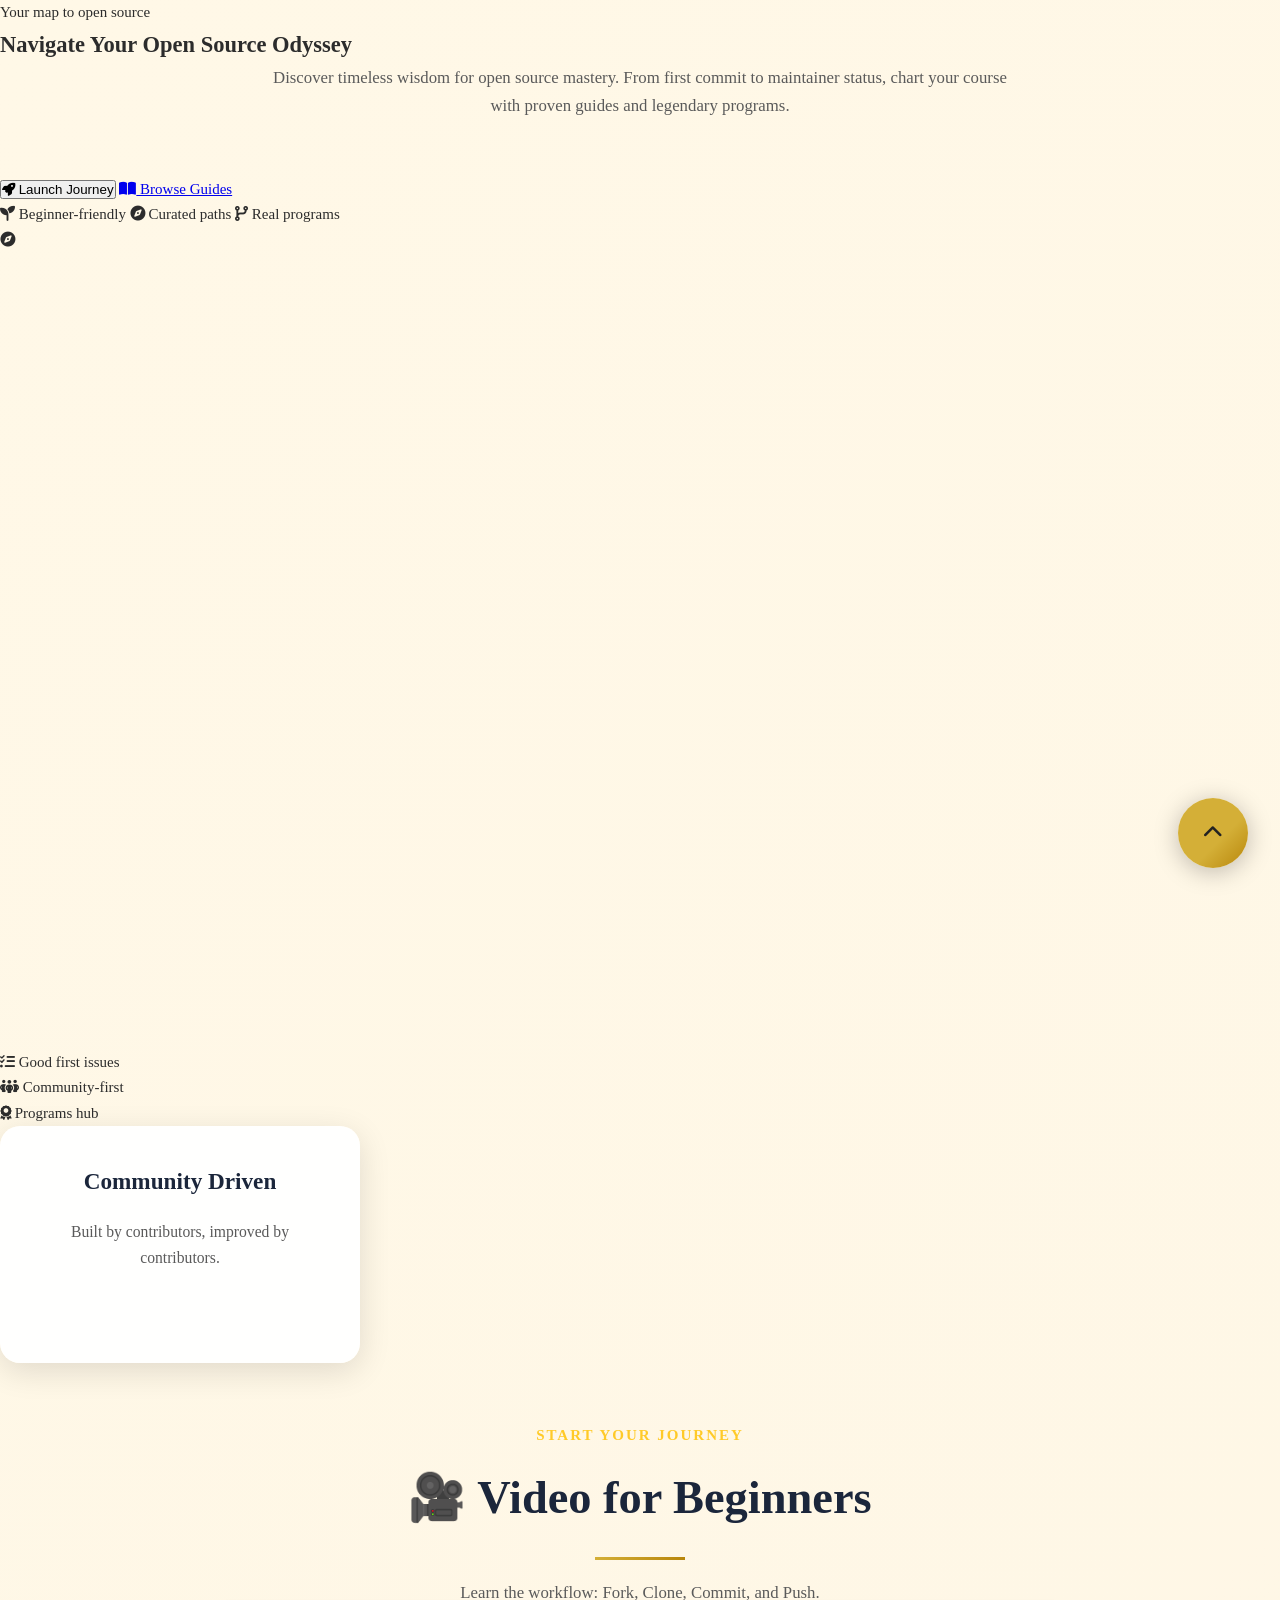
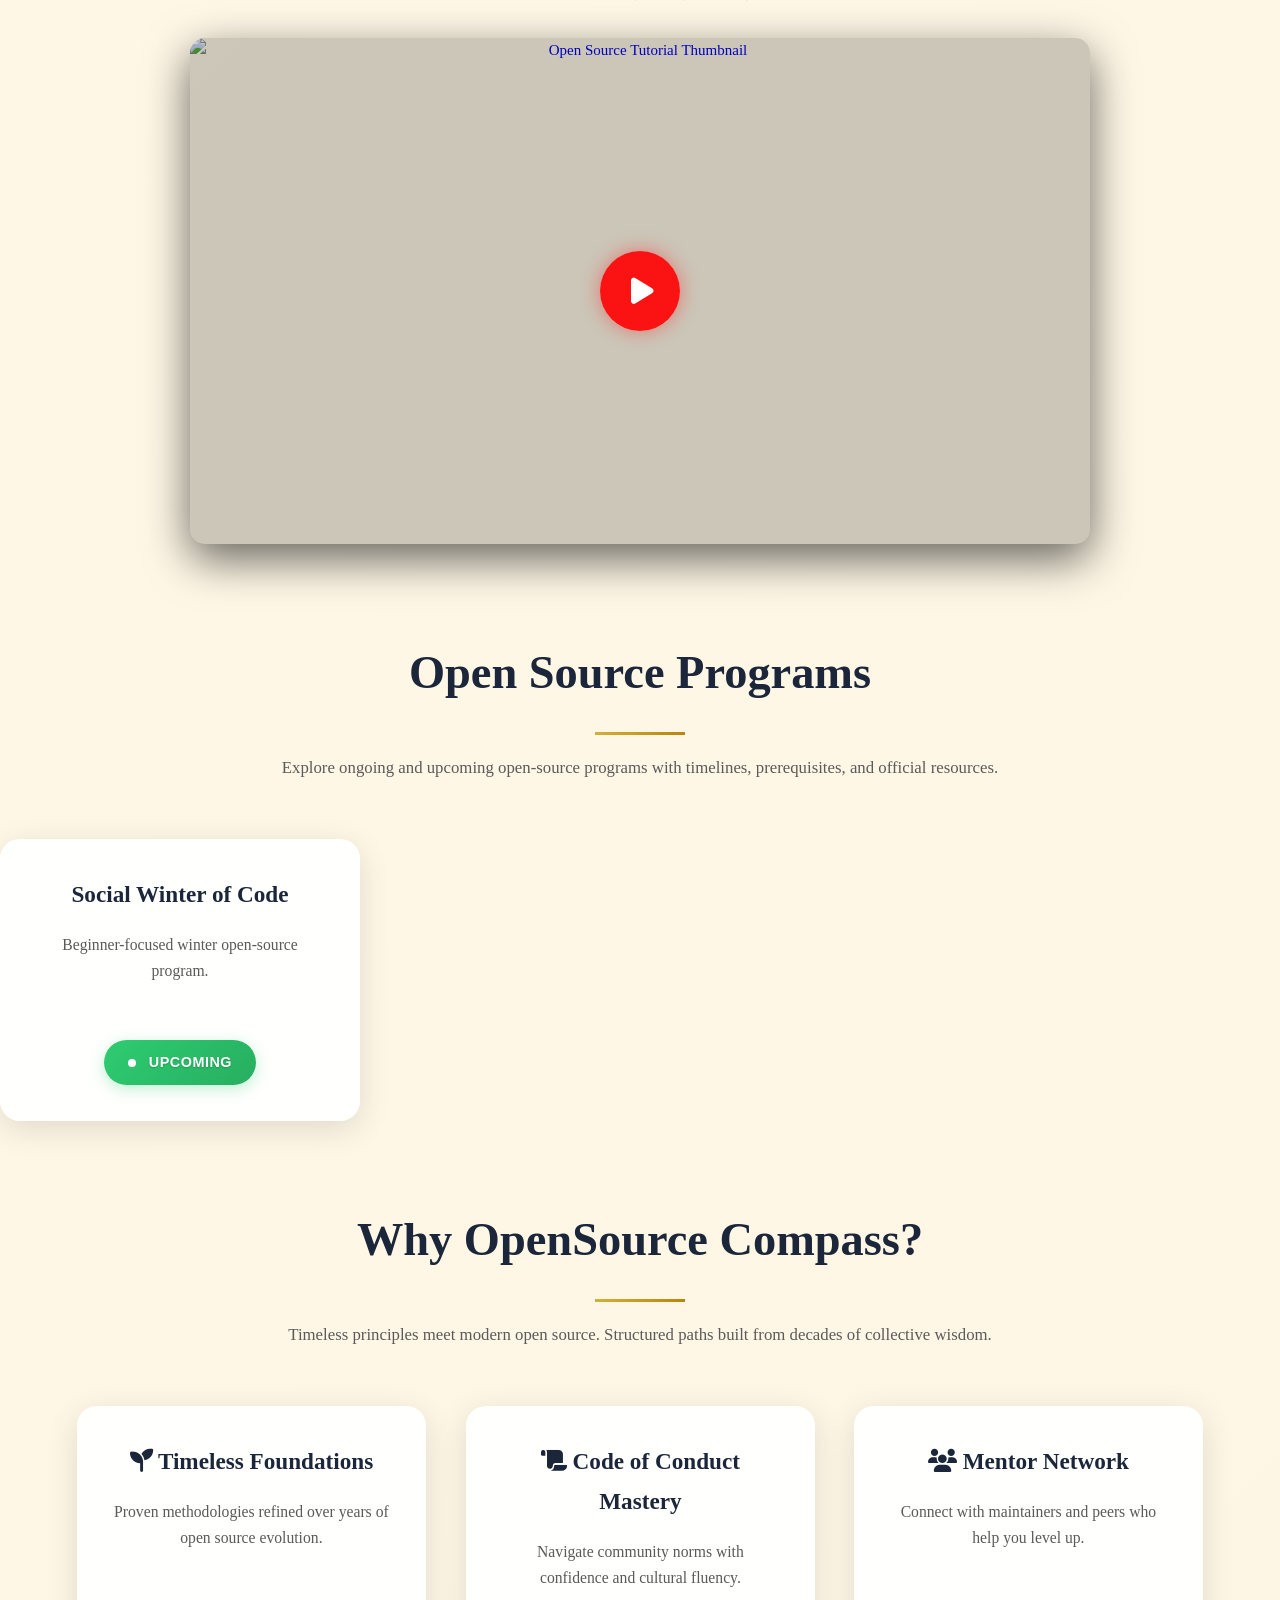
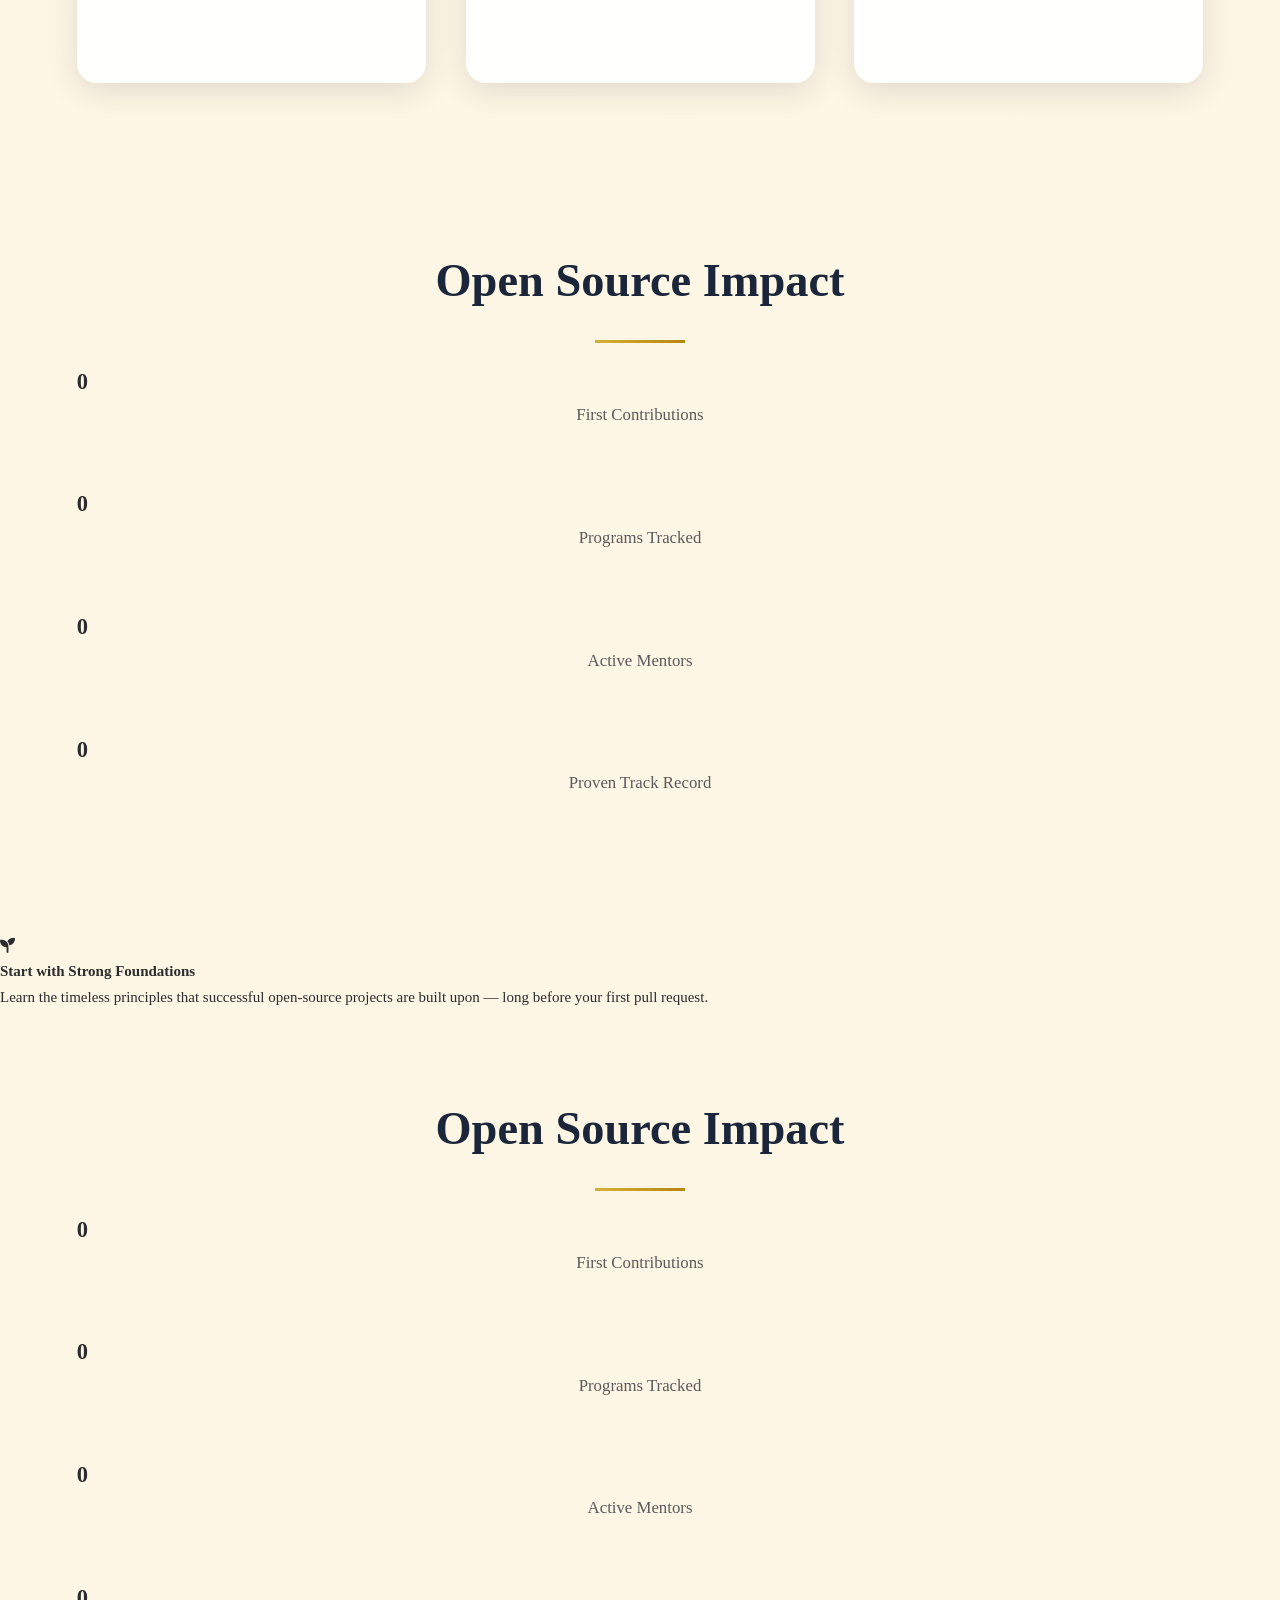
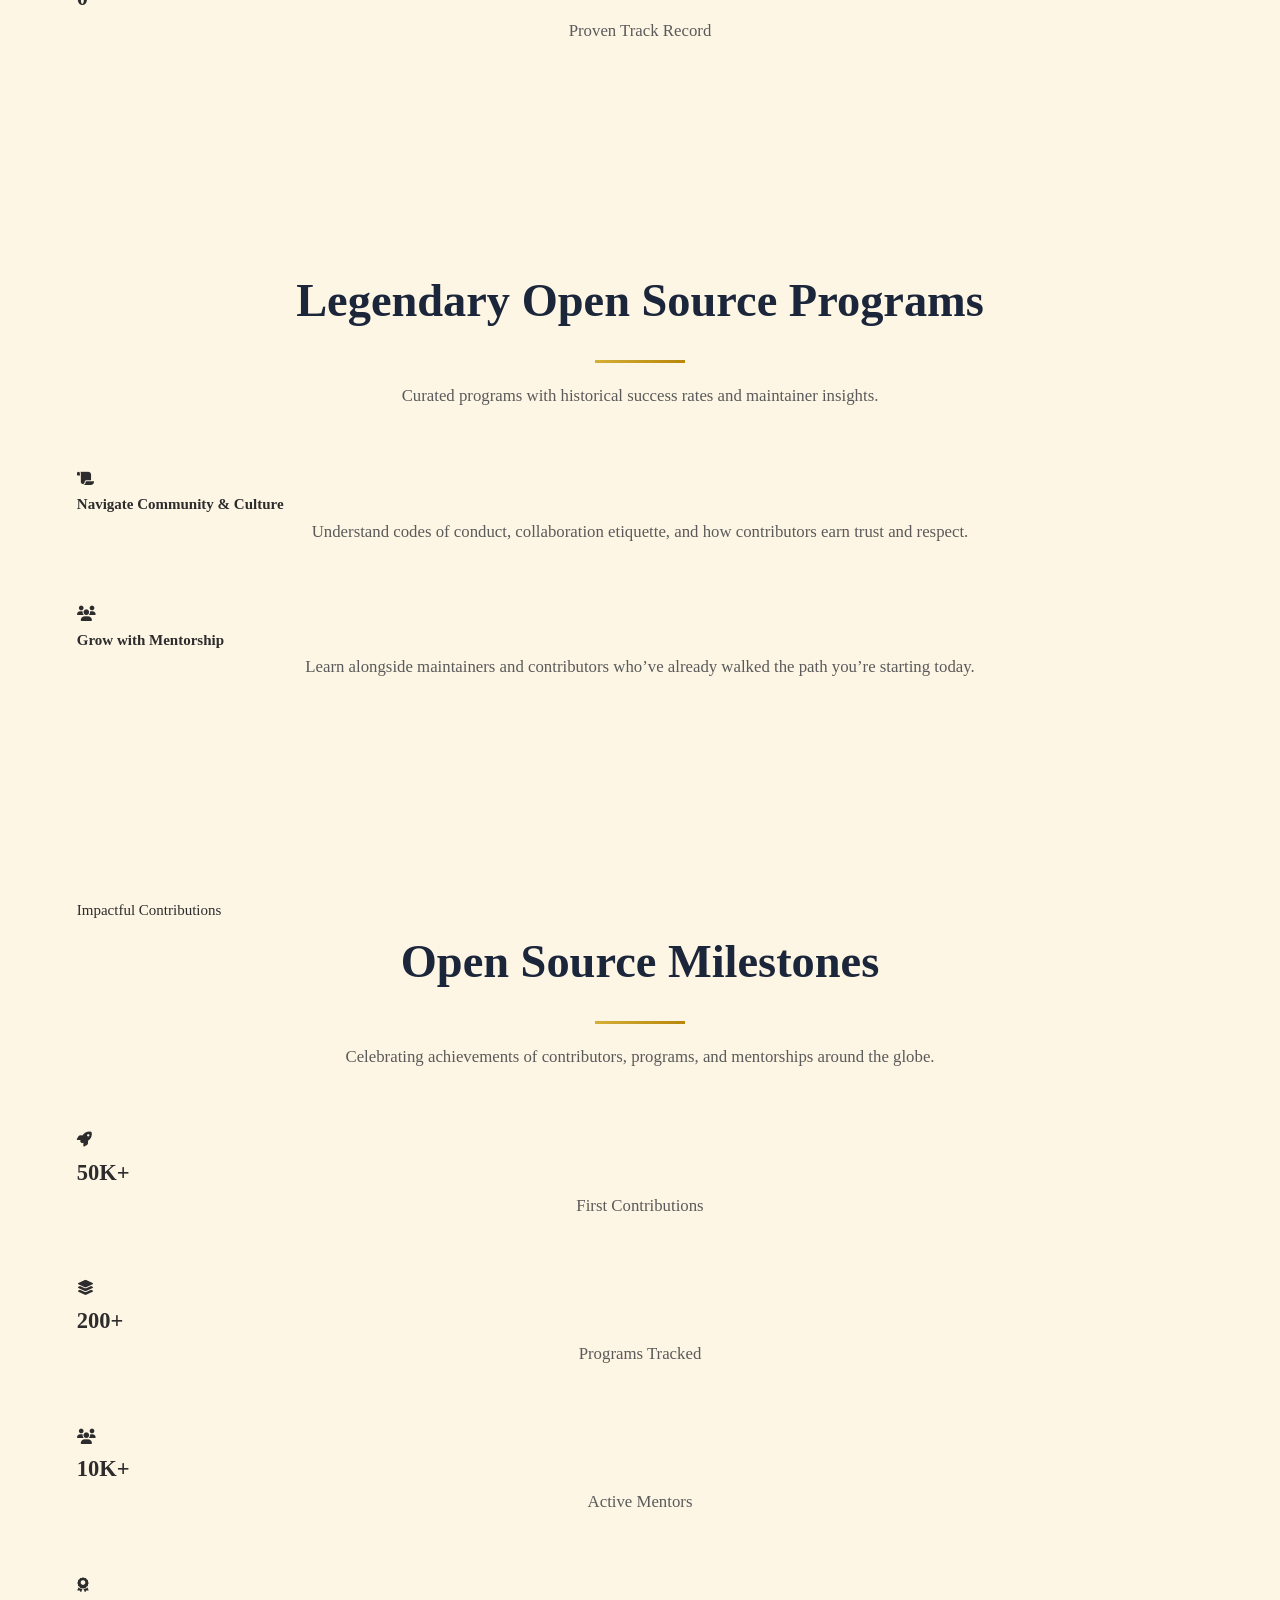
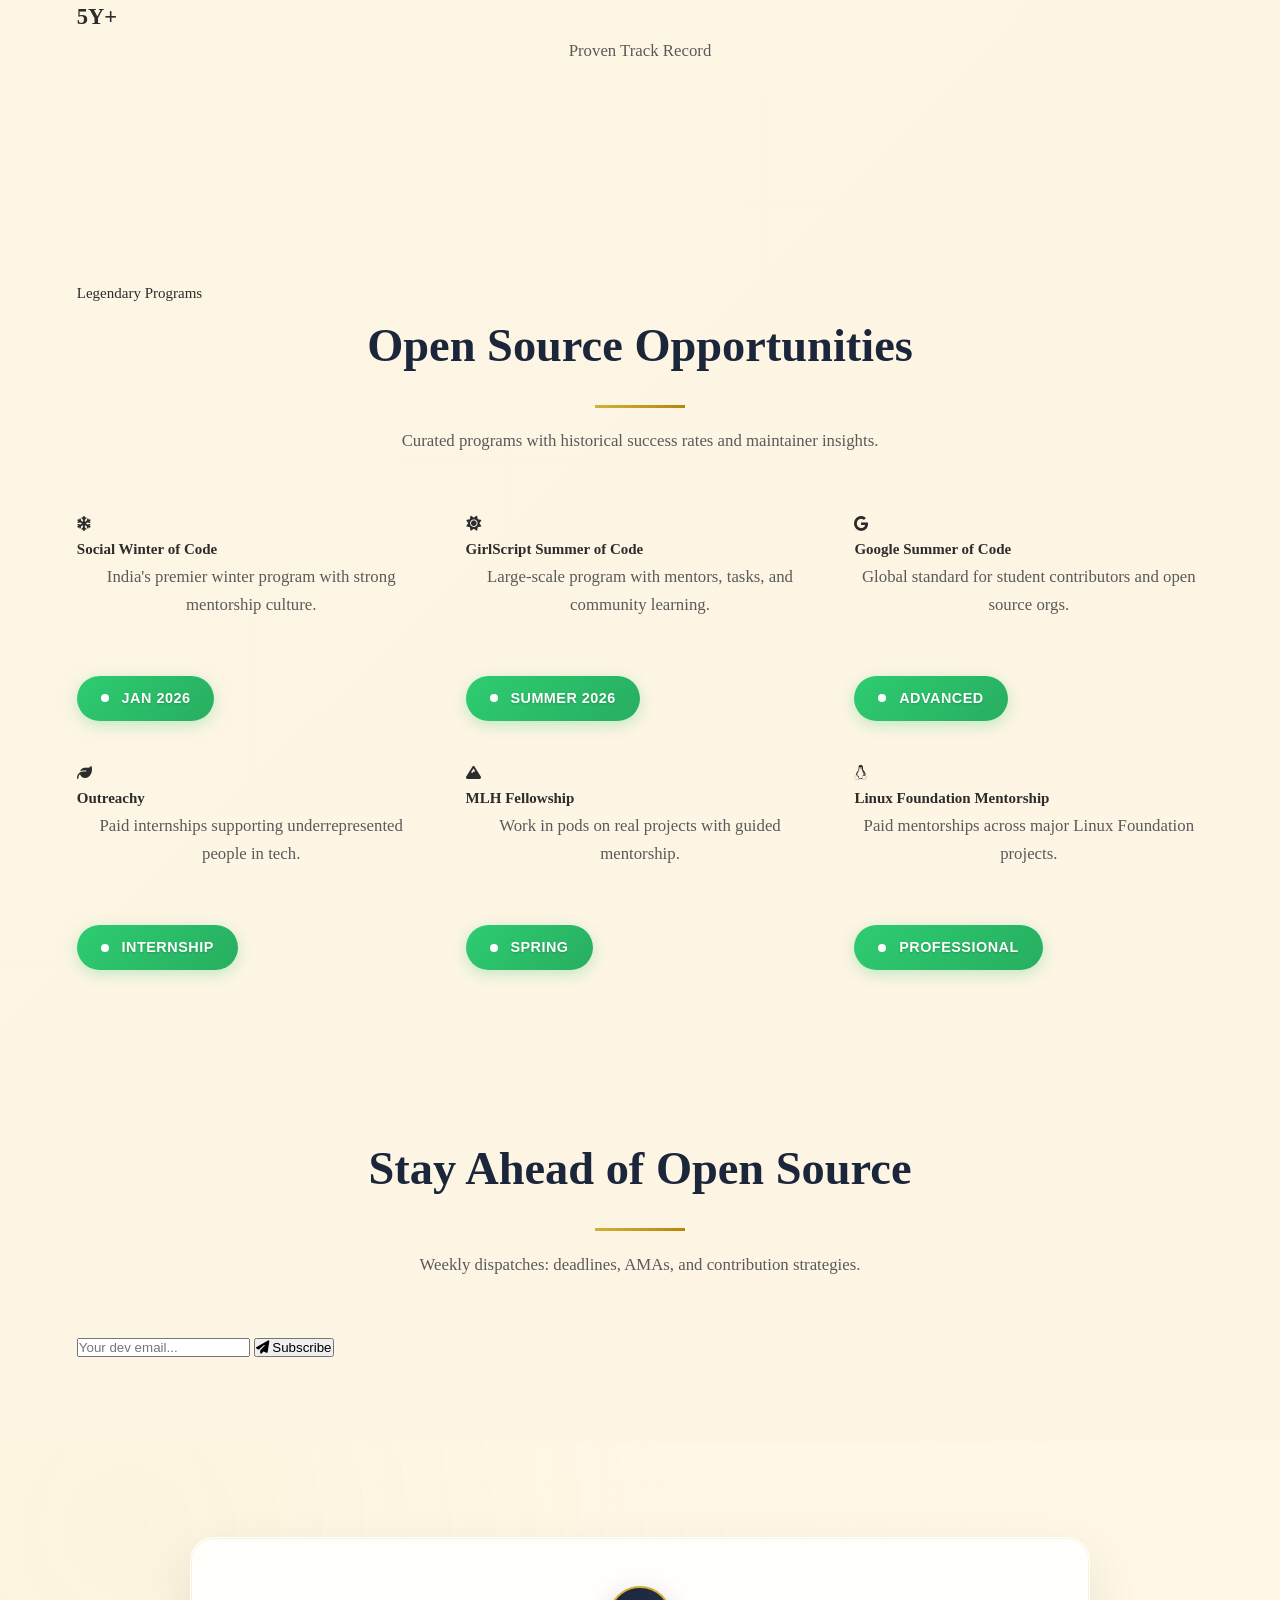
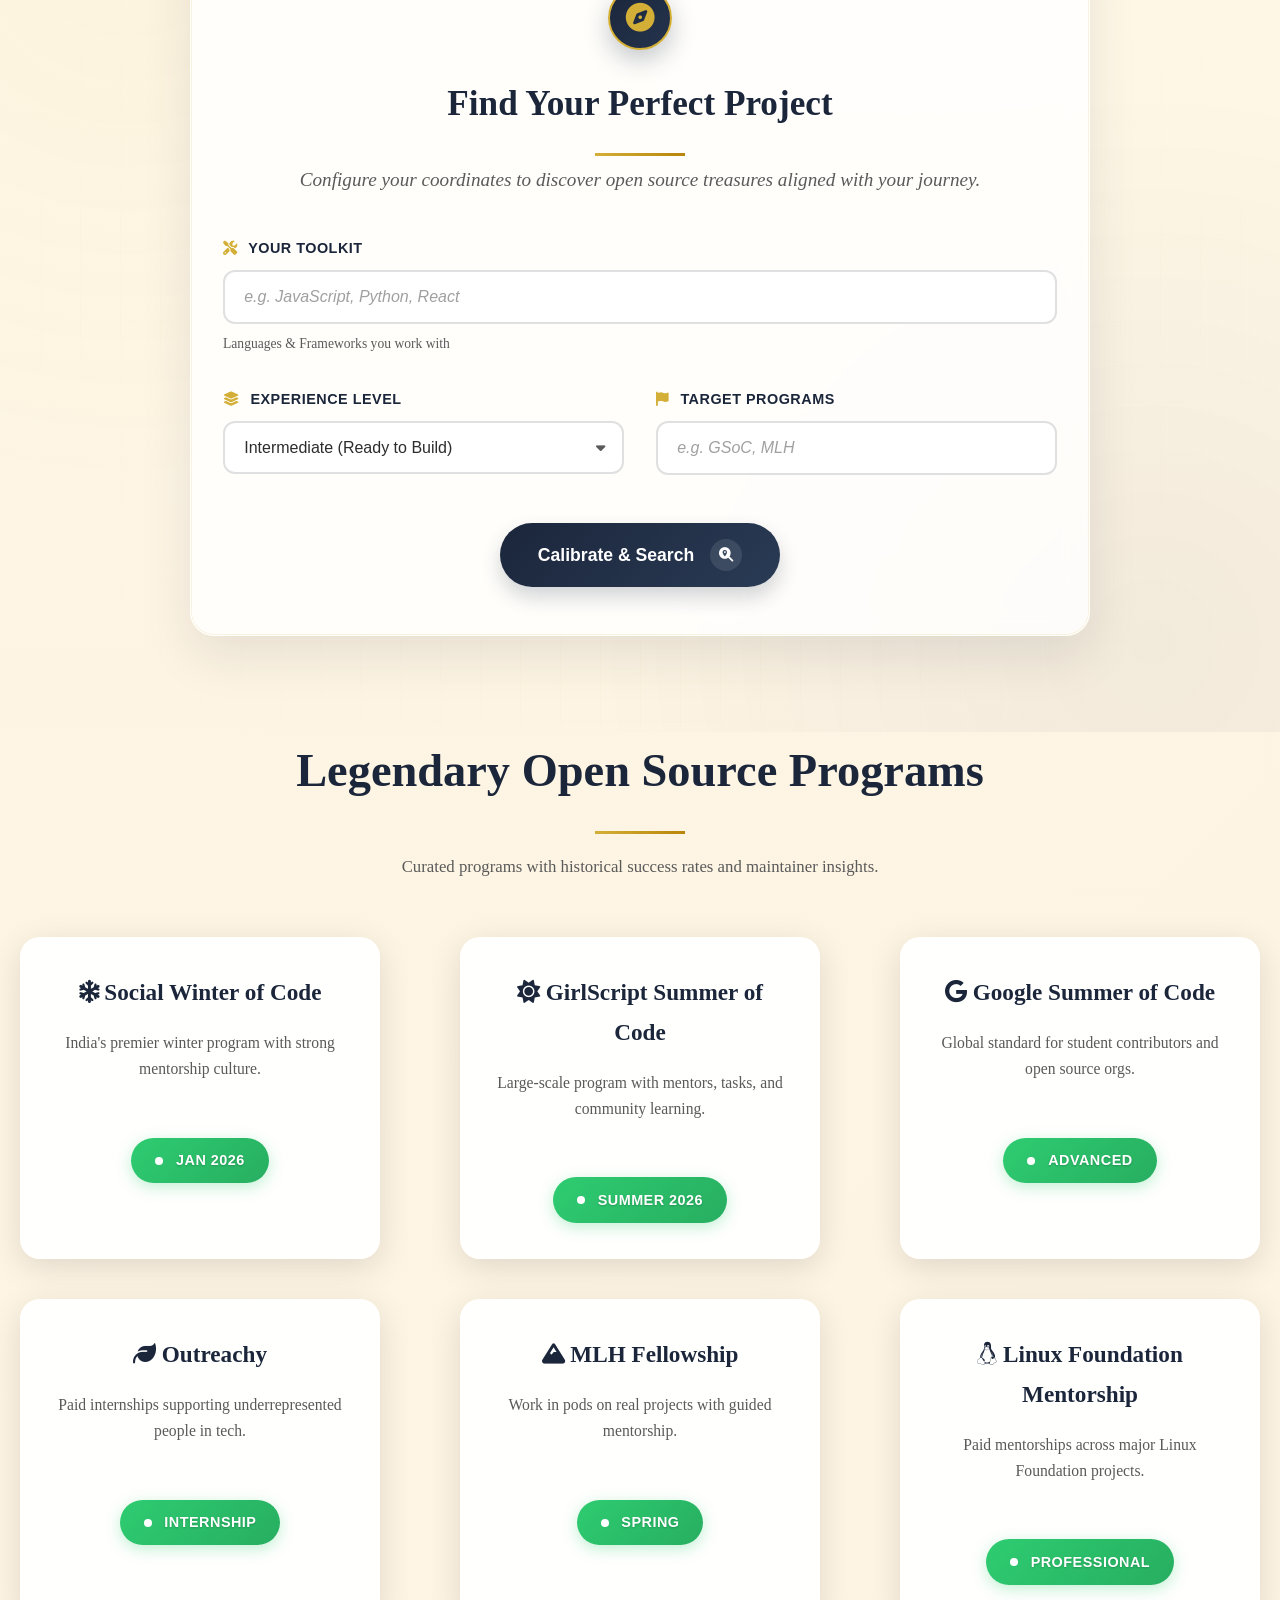
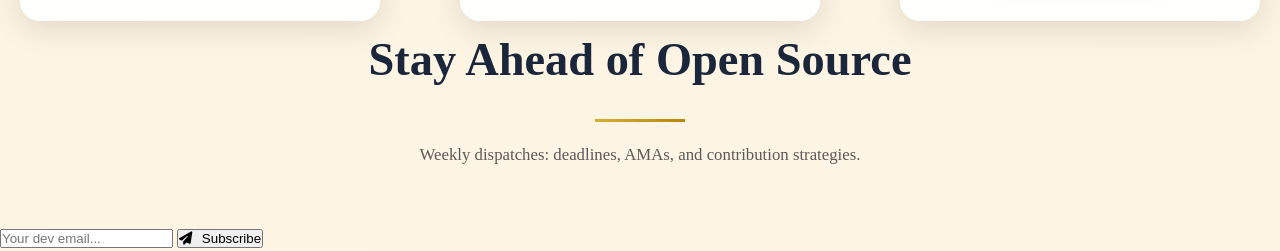
==== commit fdc9c8d4: "Merge branch 'main' into Bugfix" ====
--- a/index.html
+++ b/index.html
@@ -97,25 +97,56 @@
         <p>Built by contributors, improved by contributors.</p>
       </div>
     </div>
-  </section>
-  <section id="opensource-video" style="padding: 60px 20px; text-align: center;">
-
-    <b>🎥Video for Beginners 🌟 "Start" your First Contribution</b>
-
-
-    <div style="
+</section>
+<section id="opensource-video" style="padding: 60px 20px; text-align: center;">
+  <span class="programs-eyebrow" style="display: block; margin-bottom: 10px; color: #ffca28; font-weight: 600; text-transform: uppercase; letter-spacing: 2px;">
+    Start Your Journey
+  </span>
+  <h3>🎥 Video for Beginners</h3>
+  <p style="margin-bottom: 30px;">Learn the workflow: Fork, Clone, Commit, and Push.</p>
+
+  <div class="video-thumbnail-container" style="
     max-width: 900px;
     margin: 30px auto;
+    position: relative;
     aspect-ratio: 16 / 9;
-  ">
-    <iframe
-      src="https://www.youtube.com/embed/3dGzOWWb0Eo"
-      style="width:100%; height:100%;"
-      title="Open Source Contribution for Beginners"
-      frameborder="0"
-      allow="accelerometer; autoplay; clipboard-write; encrypted-media; gyroscope; picture-in-picture"
-      allowfullscreen>
-    </iframe>
+    border-radius: 15px;
+    overflow: hidden;
+    box-shadow: 0 15px 45px rgba(0,0,0,0.6);
+    cursor: pointer;
+    transition: transform 0.3s ease;
+  " onmouseover="this.style.transform='scale(1.02)'" onmouseout="this.style.transform='scale(1)'">
+    
+    <a href="https://www.youtube.com/watch?v=3dGzOWWb0Eo" target="_blank" style="text-decoration: none;">
+      
+      <img src="https://img.youtube.com/vi/3dGzOWWb0Eo/maxresdefault.jpg" 
+           alt="Open Source Tutorial Thumbnail" 
+           style="width: 100%; height: 100%; object-fit: cover; display: block;">
+
+      <div style="
+        position: absolute;
+        top: 0; left: 0;
+        width: 100%; height: 100%;
+        background: rgba(0,0,0,0.2);
+        display: flex;
+        justify-content: center;
+        align-items: center;
+      ">
+        
+        <div style="
+          width: 80px;
+          height: 80px;
+          background: rgba(255, 0, 0, 0.9);
+          border-radius: 50%;
+          display: flex;
+          justify-content: center;
+          align-items: center;
+          box-shadow: 0 0 20px rgba(255,0,0,0.4);
+        ">
+          <i class="fas fa-play" style="color: white; font-size: 30px; margin-left: 5px;"></i>
+        </div>
+      </div>
+    </a>
   </div>
 </section>
 
--- a/frontend/css/style.css
+++ b/frontend/css/style.css
@@ -26,7 +26,6 @@
   --text-secondary: #5a5a5a;
   --shadow-main: 0 8px 32px rgb(0 0 0 / 12%);
   --shadow-hover: 0 20px 40px rgb(0 0 0 / 18%);
-  /* New bouncy curve variable */
   --bounce-curve: cubic-bezier(0.34, 1.56, 0.64, 1);
 }
 
@@ -69,12 +68,12 @@
 header h1 {
   font-family: "Playfair Display", serif;
   font-size: clamp(1.6rem, 3vw, 1.9rem);
-  /* Smaller logo */
   font-weight: 700;
   background: linear-gradient(135deg,
       var(--deep-navy) 0%,
       var(--primary-gold) 70%);
   background-clip: text;
+  -webkit-background-clip: text;
   -webkit-text-fill-color: transparent;
   letter-spacing: -0.01em;
 }
@@ -87,11 +86,10 @@
 
 .nav-links a {
   text-decoration: none;
-  color: var(--charcoal-dark) !important;
+  color: var(--deep-navy) !important;
   font-family: "Inter", -apple-system, sans-serif;
-  font-weight: 500;
+  font-weight: 600;
   font-size: 0.95rem;
-  /* Smaller nav links */
   padding: 0.4rem 0;
   position: relative;
   transition: all 0.35s cubic-bezier(0.4, 0, 0.2, 1);
@@ -107,7 +105,6 @@
   left: 50%;
   width: 0;
   height: 2px;
-  /* Thinner underline */
   background: linear-gradient(90deg,
       var(--primary-gold),
       var(--secondary-gold));
@@ -117,7 +114,7 @@
 }
 
 .nav-links a:hover {
-  color: var(--deep-navy) !important;
+  color: var(--primary-gold) !important;
   transform: translateY(-1px);
 }
 
@@ -125,7 +122,6 @@
   width: 70%;
 }
 
-/* New Active State Rule */
 .nav-links a.active {
   color: var(--primary-gold) !important;
   font-weight: 600;
@@ -133,8 +129,30 @@
 
 .nav-links a.active::before {
   width: 70%;
-  /* Shows the underline permanently for the active page */
   background: var(--primary-gold);
+}
+
+body.dark-mode header {
+  background: rgba(27, 38, 59, 0.98);
+}
+
+body.dark-mode header h1 {
+  filter: invert(1);
+  color: var(--warm-cream);
+  background: none;
+  -webkit-text-fill-color: var(--warm-cream);
+}
+
+body.dark-mode .nav-links a {
+  color: rgba(253, 244, 227, 0.95) !important;
+}
+
+body.dark-mode .nav-links a:hover {
+  color: var(--primary-gold) !important;
+}
+
+body.dark-mode .nav-links a.active {
+  color: var(--primary-gold) !important;
 }
 
 main {
@@ -206,41 +224,36 @@
   text-align: center;
   position: relative;
   border: 1px solid transparent;
-  /* Updated to Bouncy Transition */
   transition:
-   transform 0.6s cubic-bezier(0.68, -0.6, 0.32, 1.6),
+    transform 0.6s cubic-bezier(0.68, -0.6, 0.32, 1.6),
     box-shadow 0.4s ease;
   will-change: transform;
   cursor: pointer;
 }
 
 .card:hover {
-  /* Bouncy lift and scale */
   transform: translateY(-15px) scale(1.05);
   box-shadow: 0 30px 60px rgba(0, 0, 0, 0.25);
   border-color: rgba(212, 175, 55, 0.3);
-  /* Subtle gold border on hover */
   cursor: pointer;
 }
-/* 4. Layered Animation: Animate the icon inside too! */
-.card:hover i, .card:hover h4 i {
+
+.card:hover i,
+.card:hover h4 i {
   transform: scale(1.2) rotate(8deg);
   transition: transform 0.5s cubic-bezier(0.68, -0.6, 0.32, 1.6);
   color: var(--secondary-gold);
 }
 
-/* Added a subtle glow effect to the icon/image inside the card */
 .card i,
 .card img {
   transition: transform 0.5s var(--bounce-curve);
 }
 
-.card:hover i,
 .card:hover img {
   transform: scale(1.15) rotate(3deg);
 }
 
-/* Green Badge Bouncy Interaction */
 .card .badge {
   transition: all 0.4s var(--bounce-curve);
 }
@@ -314,7 +327,6 @@
 }
 
 @keyframes footerGlow {
-
   0%,
   100% {
     transform: translateX(-50%) scale(1);
@@ -361,7 +373,6 @@
 }
 
 @keyframes footerFloat {
-
   0%,
   100% {
     transform: translateY(0);
@@ -515,6 +526,112 @@
     linear-gradient(135deg, rgba(13, 17, 23, 0.96) 0%, rgba(22, 27, 34, 0.96) 100%);
 }
 
+/* =========================
+   RESOURCE LINKS
+========================= */
+.resource-link-wrapper {
+  display: flex;
+  align-items: center;
+  gap: 10px;
+  margin-top: 0.8rem;
+}
+
+.resource-link {
+  color: var(--primary-gold);
+  font-weight: 600;
+  text-decoration: none;
+}
+
+.resource-link:hover {
+  text-decoration: underline;
+}
+
+.copy-btn {
+  border: none;
+  background: transparent;
+  cursor: pointer;
+  color: var(--deep-navy);
+  font-size: 1rem;
+}
+
+.copy-btn:hover {
+  color: var(--primary-gold);
+  transform: scale(1.1);
+}
+
+.copy-feedback {
+  font-size: 0.8rem;
+  color: green;
+  display: none;
+}
+
+/* =========================
+   DARK MODE FIXES
+========================= */
+body.dark-mode .navbar,
+body.dark-mode header {
+  background-color: rgba(27, 38, 59, 0.98);
+  border-bottom: 1px solid #333;
+}
+
+body.dark-mode .nav-link,
+body.dark-mode .navbar a {
+  color: rgba(253, 244, 227, 0.95);
+}
+
+body.dark-mode .card,
+body.dark-mode .container-box {
+  background-color: #2d2d2d;
+  color: #e0e0e0;
+  box-shadow: 0 4px 6px rgba(0, 0, 0, 0.5);
+}
+
+body.dark-mode input,
+body.dark-mode textarea {
+  background-color: #333;
+  color: #fff;
+  border-color: #555;
+}
+
+body.dark-mode .program-card h3,
+body.dark-mode .program-card h4,
+body.dark-mode .program-card h2,
+body.dark-mode .card h3,
+body.dark-mode .card h4,
+body.dark-mode .card i,
+body.dark-mode .program-card i {
+  color: #ffffff !important;
+}
+
+body.dark-mode .program-card p,
+body.dark-mode .card p {
+  color: #e0e0e0;
+}
+
+body.dark-mode .newsletter,
+body.dark-mode .newsletter-section {
+  background-color: #1a1a1a !important;
+  color: #ffffff !important;
+  border-top: 1px solid #333;
+}
+
+body.dark-mode .newsletter h2,
+body.dark-mode .newsletter h3,
+body.dark-mode .newsletter p,
+body.dark-mode .newsletter-section h2 {
+  color: #ffffff !important;
+}
+
+body.dark-mode .newsletter input,
+body.dark-mode .newsletter-section input {
+  background-color: #333 !important;
+  color: #ffffff !important;
+  border: 1px solid #555 !important;
+}
+
+/* =========================
+   RESPONSIVE
+========================= */
 @media (max-width: 980px) {
   .footer-top {
     grid-template-columns: 1fr;
@@ -525,23 +642,6 @@
   }
 }
 
-@media (max-width: 520px) {
-  .footer-columns {
-    grid-template-columns: 1fr;
-  }
-}
-
-@media (prefers-reduced-motion: reduce) {
-
-  footer.site-footer::after,
-  .footer-mark {
-    animation: none !important;
-  }
-}
-
-/* =========================
-   RESPONSIVE
-========================= */
 @media (width <=768px) {
   .navbar-container {
     flex-direction: column;
@@ -564,6 +664,12 @@
   }
 }
 
+@media (max-width: 520px) {
+  .footer-columns {
+    grid-template-columns: 1fr;
+  }
+}
+
 @media (width <=480px) {
   body {
     font-size: 14px;
@@ -585,9 +691,249 @@
   }
 }
 
+@media (prefers-reduced-motion: reduce) {
+  footer.site-footer::after,
+  .footer-mark {
+    animation: none !important;
+  }
+}
+
 /* =========================
    QUIZ SECTION SCROLLBAR
 ========================= */
 #level-chain-wrapper::-webkit-scrollbar {
   display: none;
-}+}
+
+
+/* Floating, perfectly centered scroll-to-top button */
+#scrollTopBtn {
+  position: fixed;
+  bottom: 2rem;
+  right: 2rem;
+  width: 70px;
+  height: 70px;
+  background: linear-gradient(135deg, var(--primary-gold) 60%, var(--secondary-gold) 100%);
+  border-radius: 50%;
+  box-shadow: 0 4px 24px rgba(0,0,0,0.25);
+  display: flex;
+  align-items: center;
+  justify-content: center;
+  z-index: 1000;
+  cursor: pointer;
+  transition: box-shadow 0.2s, transform 0.2s;
+  border: none;
+  padding: 0;
+}
+#scrollTopBtn:hover {
+  box-shadow: 0 8px 32px rgba(0,0,0,0.35);
+  transform: translateY(-4px) scale(1.05);
+}
+#scrollTopBtn i, #scrollTopBtn .arrow {
+  display: flex;
+  align-items: center;
+  justify-content: center;
+  /* keep the circular button large but make the arrow itself smaller */
+  width: 34px;
+  height: 34px;
+  font-size: 1.25rem;
+  color: #222;
+  pointer-events: none;
+  margin: 0;
+  padding: 0;
+}
+
+/* =========================
+   UPCOMING BADGE DESIGN
+========================= */
+
+.badge {
+  display: inline-flex;
+  align-items: center;
+  gap: 0.5rem;
+  padding: 0.65rem 1.5rem;
+  border-radius: 50px;
+  font-family: "Inter", -apple-system, sans-serif;
+  font-weight: 700;
+  font-size: 0.9rem;
+  letter-spacing: 0.5px;
+  text-transform: uppercase;
+  position: relative;
+  overflow: hidden;
+  transition: all 0.4s cubic-bezier(0.175, 0.885, 0.32, 1.275);
+  cursor: pointer;
+  border: none;
+  box-shadow: 0 4px 15px rgba(46, 204, 113, 0.3);
+}
+
+/* Animated Pulsing Dot */
+.badge::before {
+  content: "";
+  width: 8px;
+  height: 8px;
+  border-radius: 50%;
+  background-color: #ffffff;
+  display: inline-block;
+  margin-right: 0.3rem;
+  animation: pulse 2s cubic-bezier(0.4, 0, 0.6, 1) infinite;
+  box-shadow: 0 0 0 0 rgba(255, 255, 255, 0.7);
+}
+
+@keyframes pulse {
+  0%, 100% {
+    transform: scale(1);
+    box-shadow: 0 0 0 0 rgba(255, 255, 255, 0.7);
+  }
+  50% {
+    transform: scale(1.1);
+    box-shadow: 0 0 0 4px rgba(255, 255, 255, 0);
+  }
+}
+
+/* Shimmer Effect */
+.badge::after {
+  content: "";
+  position: absolute;
+  top: 0;
+  left: -100%;
+  width: 100%;
+  height: 100%;
+  background: linear-gradient(
+    90deg,
+    transparent,
+    rgba(255, 255, 255, 0.4),
+    transparent
+  );
+  transition: left 0.6s ease;
+}
+
+.badge:hover::after {
+  left: 100%;
+}
+
+/* =========================
+   DARK MODE STYLING
+========================= */
+
+/* Default Dark Mode Look */
+body.dark-mode .badge,
+.badge {
+  background: linear-gradient(135deg, #2ecc71 0%, #27ae60 100%);
+  color: #ffffff;
+  text-shadow: 0 1px 2px rgba(0, 0, 0, 0.2);
+}
+
+/* Hover State - Dark Mode */
+body.dark-mode .badge:hover,
+.badge:hover {
+  transform: translateY(-3px) scale(1.08);
+  box-shadow: 
+    0 8px 25px rgba(46, 204, 113, 0.5),
+    0 0 40px rgba(46, 204, 113, 0.3),
+    inset 0 1px 0 rgba(255, 255, 255, 0.2);
+  background: linear-gradient(135deg, #2ecc71 0%, #1fa855 100%);
+}
+
+/* Active/Click State */
+body.dark-mode .badge:active,
+.badge:active {
+  transform: translateY(-1px) scale(1.03);
+  box-shadow: 0 4px 15px rgba(46, 204, 113, 0.4);
+}
+
+/* =========================
+   ALTERNATIVE GLASS STYLE (Optional)
+========================= */
+
+.badge.glass-style {
+  background: linear-gradient(
+    135deg,
+    rgba(46, 204, 113, 0.25) 0%,
+    rgba(39, 174, 96, 0.3) 100%
+  );
+  backdrop-filter: blur(12px) saturate(180%);
+  border: 1px solid rgba(46, 204, 113, 0.5);
+  color: #2ecc71;
+  text-shadow: 0 0 10px rgba(46, 204, 113, 0.5);
+  box-shadow: 
+    0 4px 20px rgba(46, 204, 113, 0.2),
+    inset 0 1px 0 rgba(46, 204, 113, 0.3);
+}
+
+.badge.glass-style::before {
+  background-color: #2ecc71;
+  box-shadow: 0 0 10px rgba(46, 204, 113, 0.8);
+}
+
+.badge.glass-style:hover {
+  background: linear-gradient(
+    135deg,
+    rgba(46, 204, 113, 0.35) 0%,
+    rgba(39, 174, 96, 0.4) 100%
+  );
+  border-color: rgba(46, 204, 113, 0.8);
+  color: #3be682;
+  transform: translateY(-3px) scale(1.08);
+  box-shadow: 
+    0 8px 30px rgba(46, 204, 113, 0.4),
+    0 0 50px rgba(46, 204, 113, 0.3),
+    inset 0 1px 0 rgba(46, 204, 113, 0.4);
+}
+
+/* =========================
+   NEON GLOW STYLE (Optional)
+========================= */
+
+.badge.neon-style {
+  background: transparent;
+  border: 2px solid #2ecc71;
+  color: #2ecc71;
+  text-shadow: 
+    0 0 5px rgba(46, 204, 113, 0.5),
+    0 0 10px rgba(46, 204, 113, 0.3);
+  box-shadow: 
+    0 0 10px rgba(46, 204, 113, 0.4),
+    inset 0 0 10px rgba(46, 204, 113, 0.1);
+}
+
+.badge.neon-style::before {
+  background-color: #2ecc71;
+  box-shadow: 0 0 15px rgba(46, 204, 113, 1);
+}
+
+.badge.neon-style:hover {
+  background: rgba(46, 204, 113, 0.1);
+  border-color: #3be682;
+  color: #3be682;
+  text-shadow: 
+    0 0 10px rgba(46, 204, 113, 0.8),
+    0 0 20px rgba(46, 204, 113, 0.5);
+  box-shadow: 
+    0 0 20px rgba(46, 204, 113, 0.6),
+    0 0 40px rgba(46, 204, 113, 0.4),
+    inset 0 0 15px rgba(46, 204, 113, 0.2);
+  transform: translateY(-3px) scale(1.08);
+}
+
+/* =========================
+   RESPONSIVE DESIGN
+========================= */
+
+@media (max-width: 768px) {
+  .badge {
+    padding: 0.55rem 1.2rem;
+    font-size: 0.85rem;
+  }
+}
+
+@media (max-width: 480px) {
+  .badge {
+    padding: 0.5rem 1rem;
+    font-size: 0.8rem;
+  }
+  
+  .badge::before {
+    width: 6px;
+    height: 6px;
+  }
+}
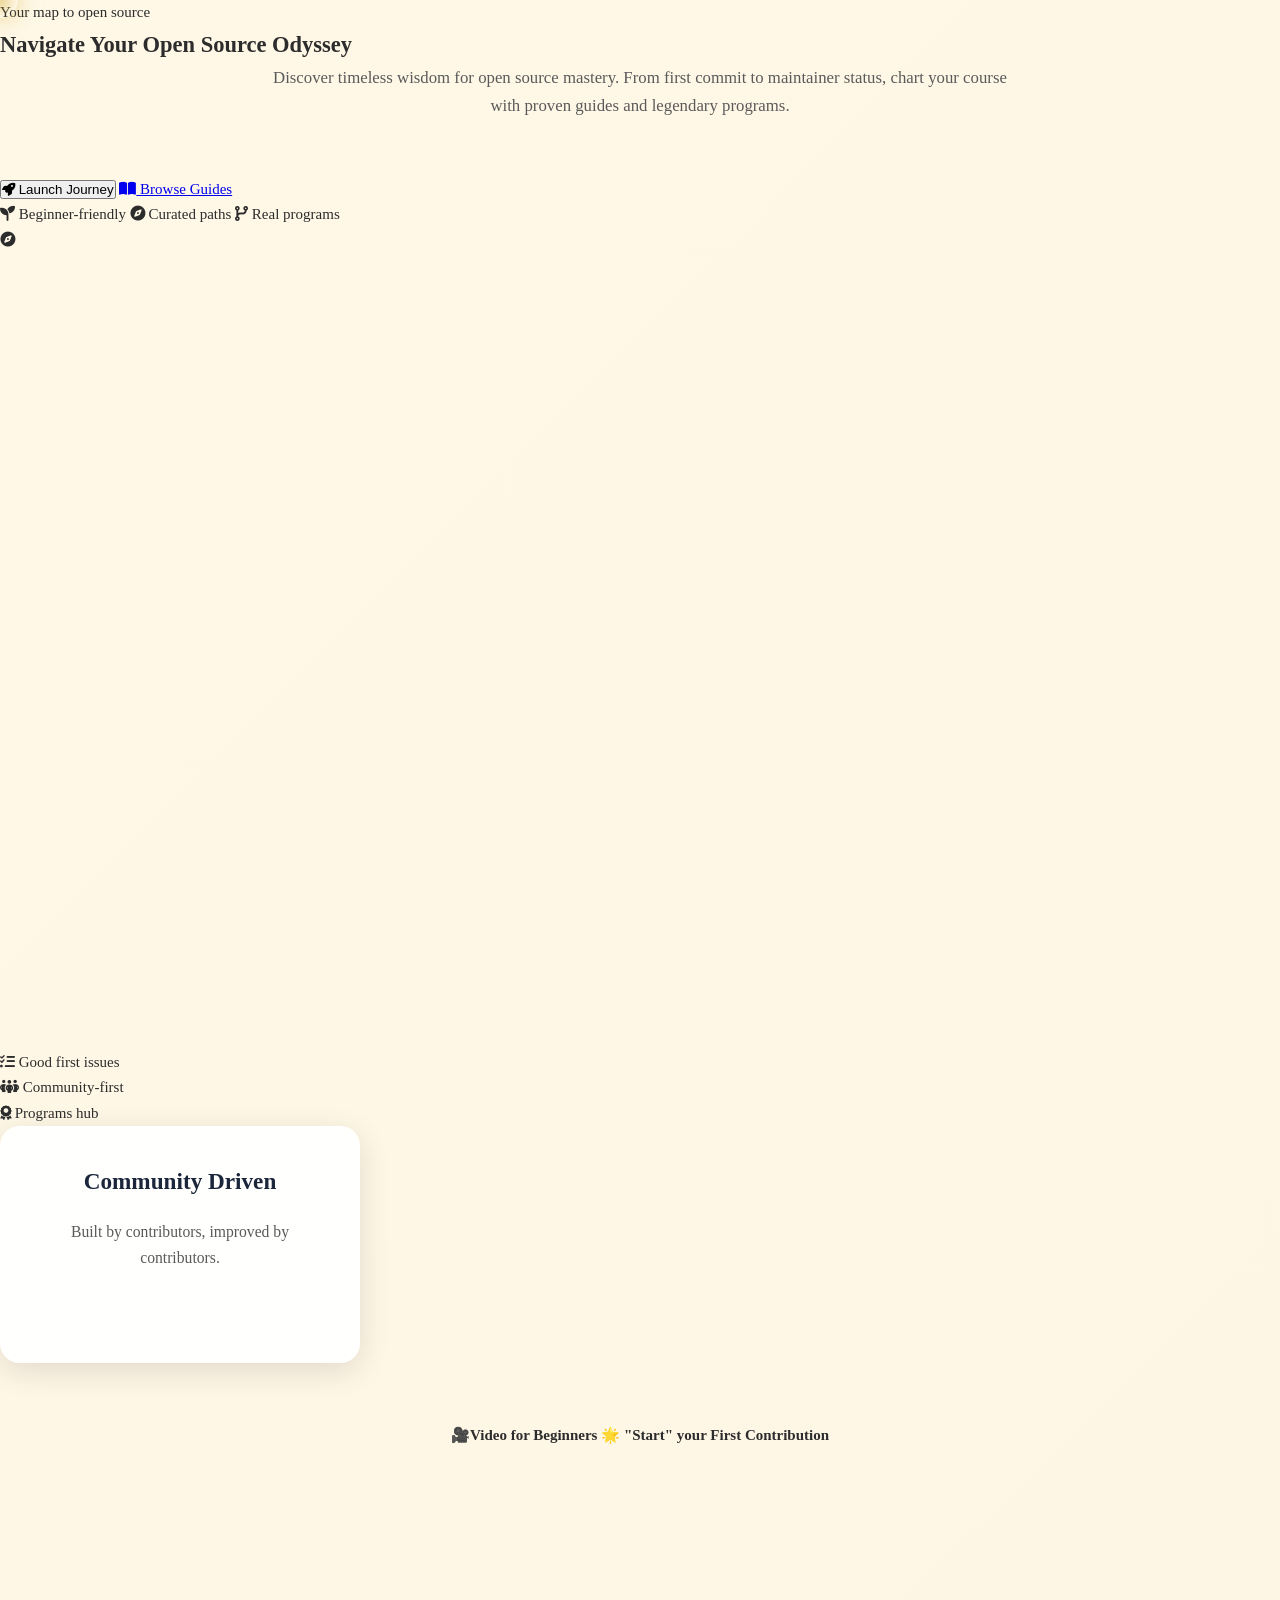
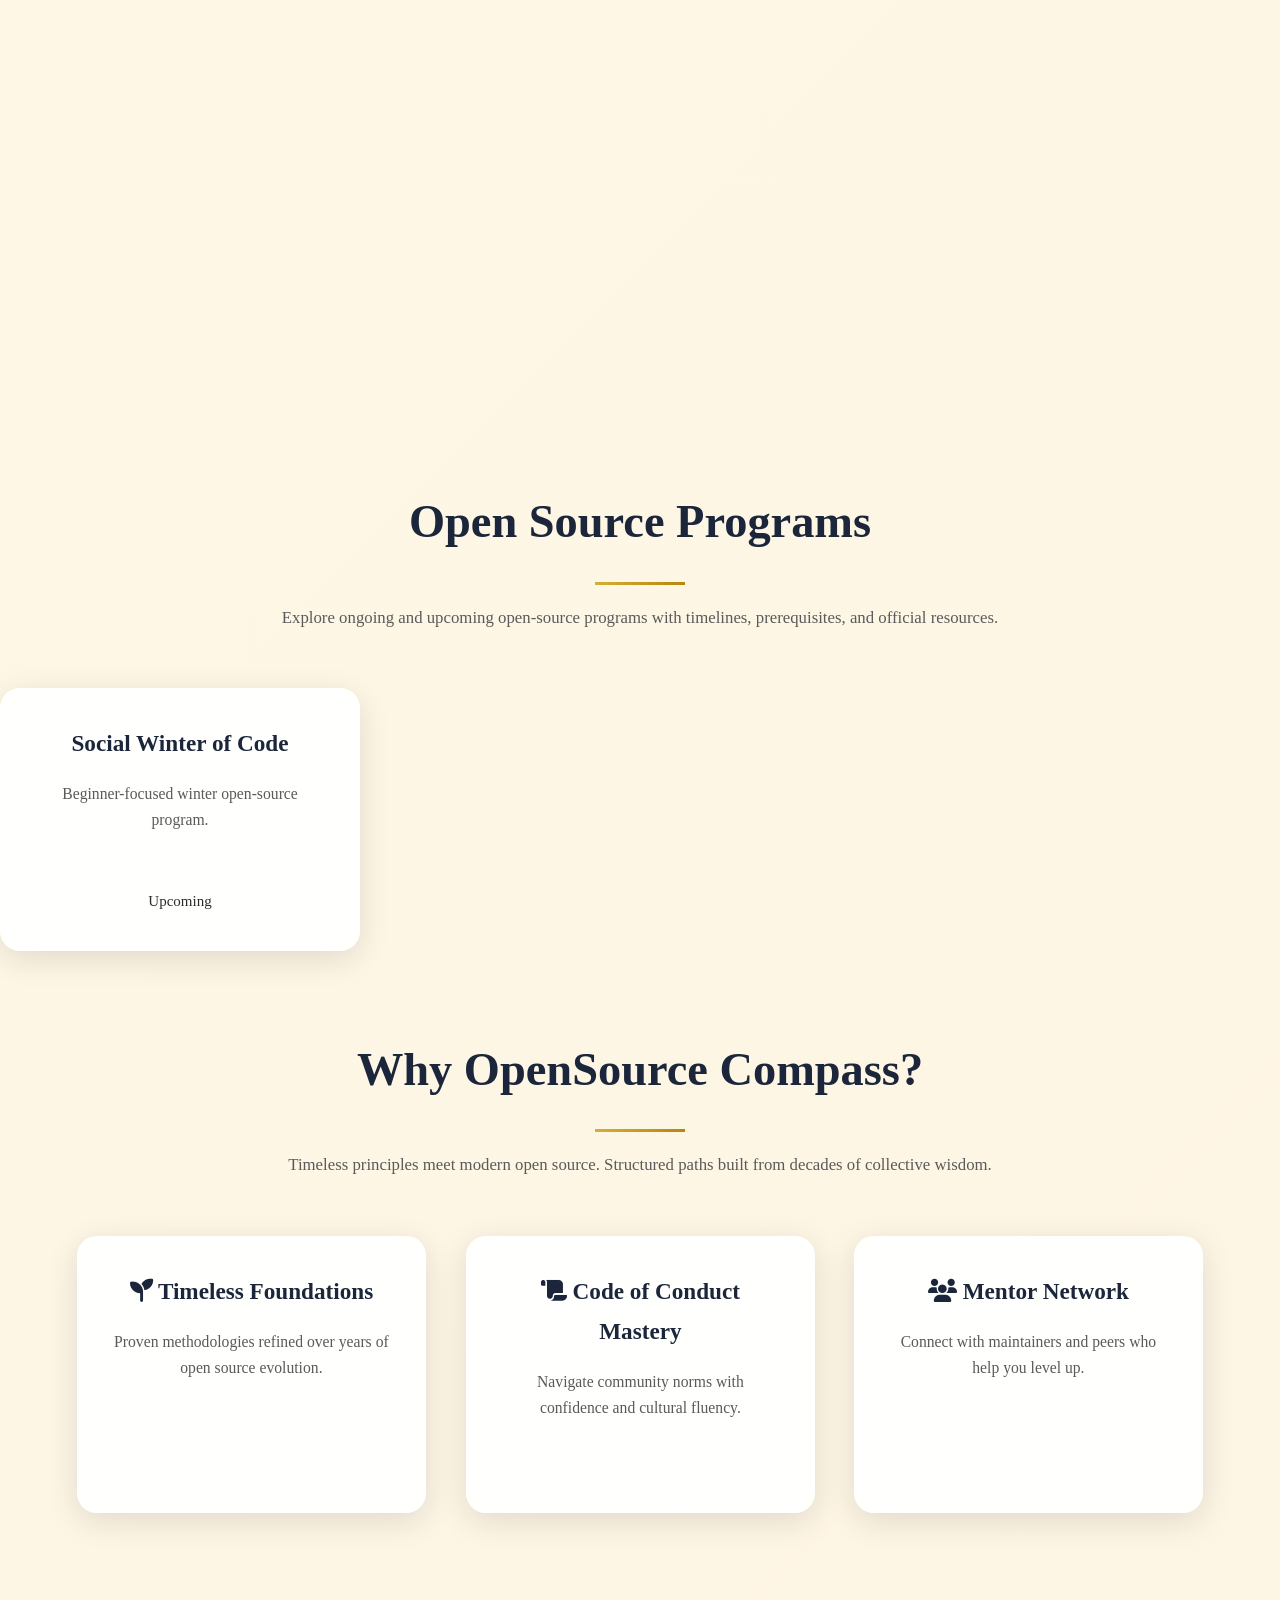
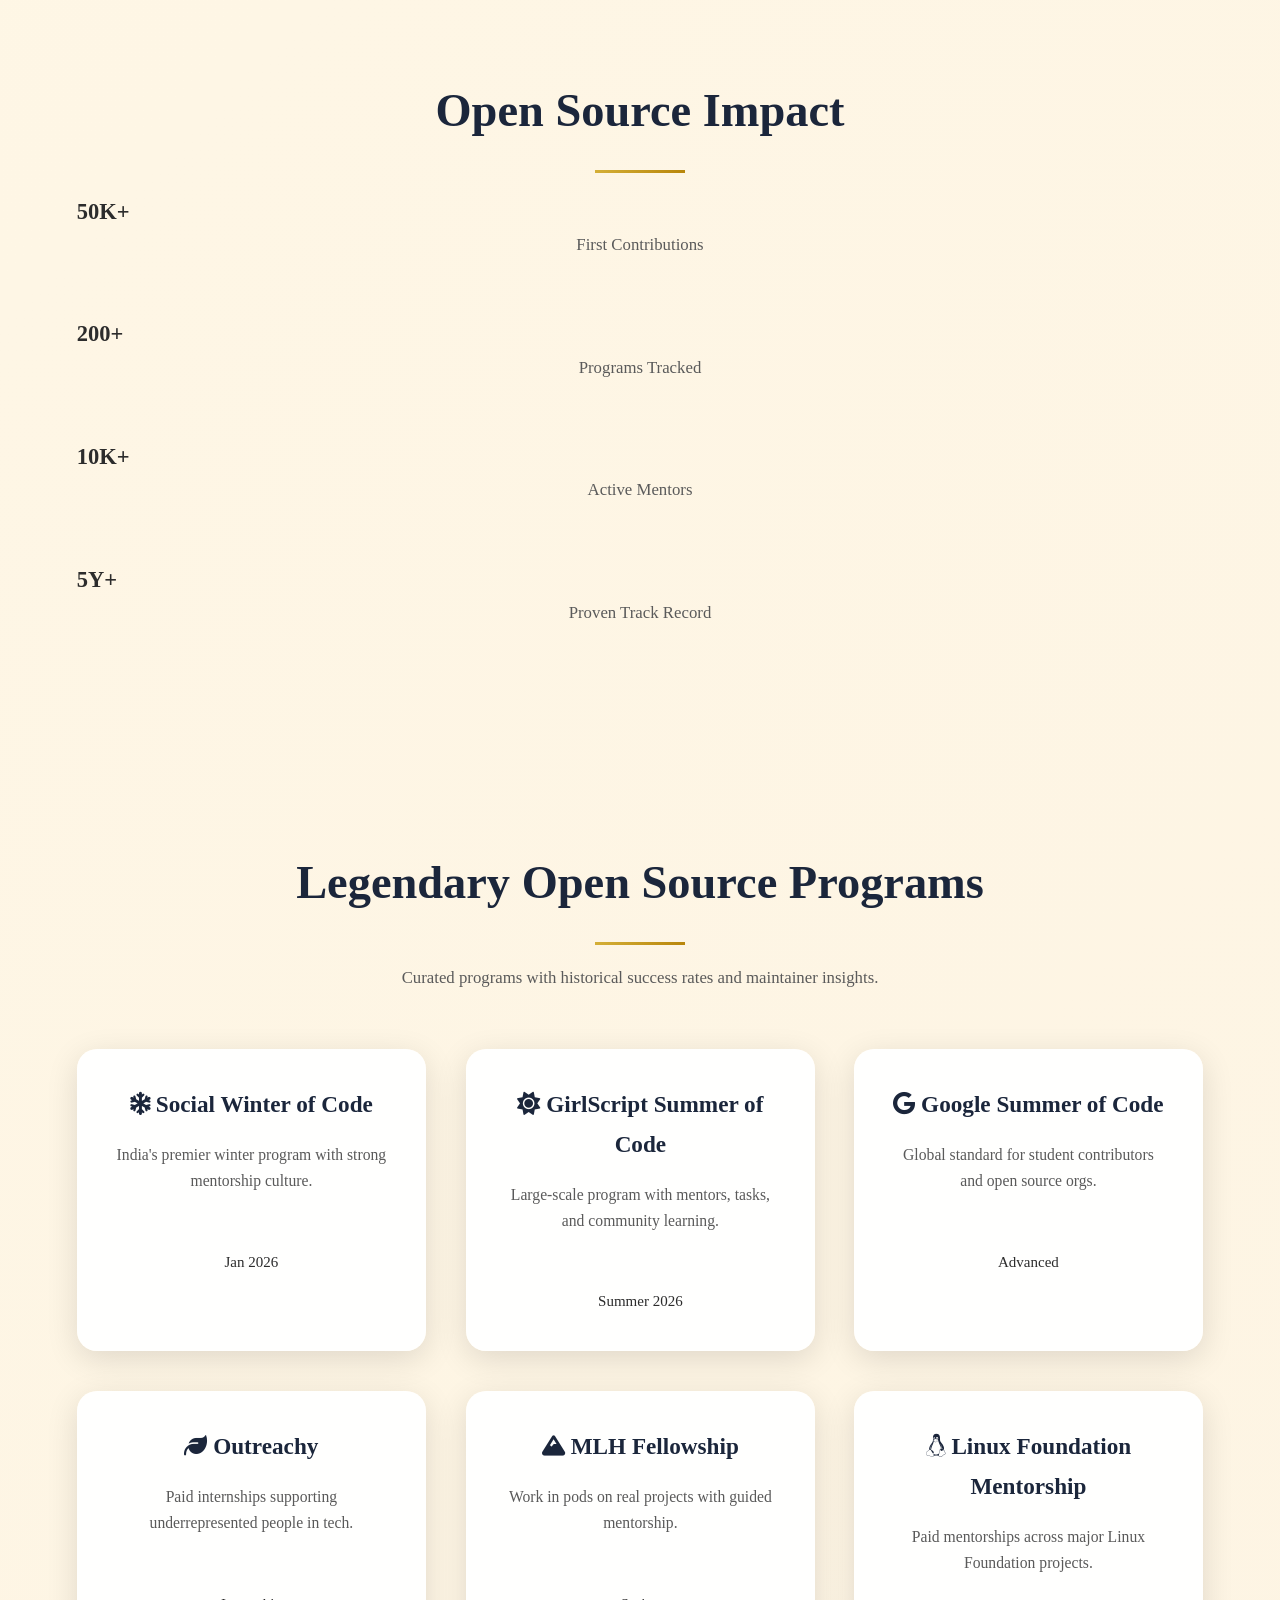
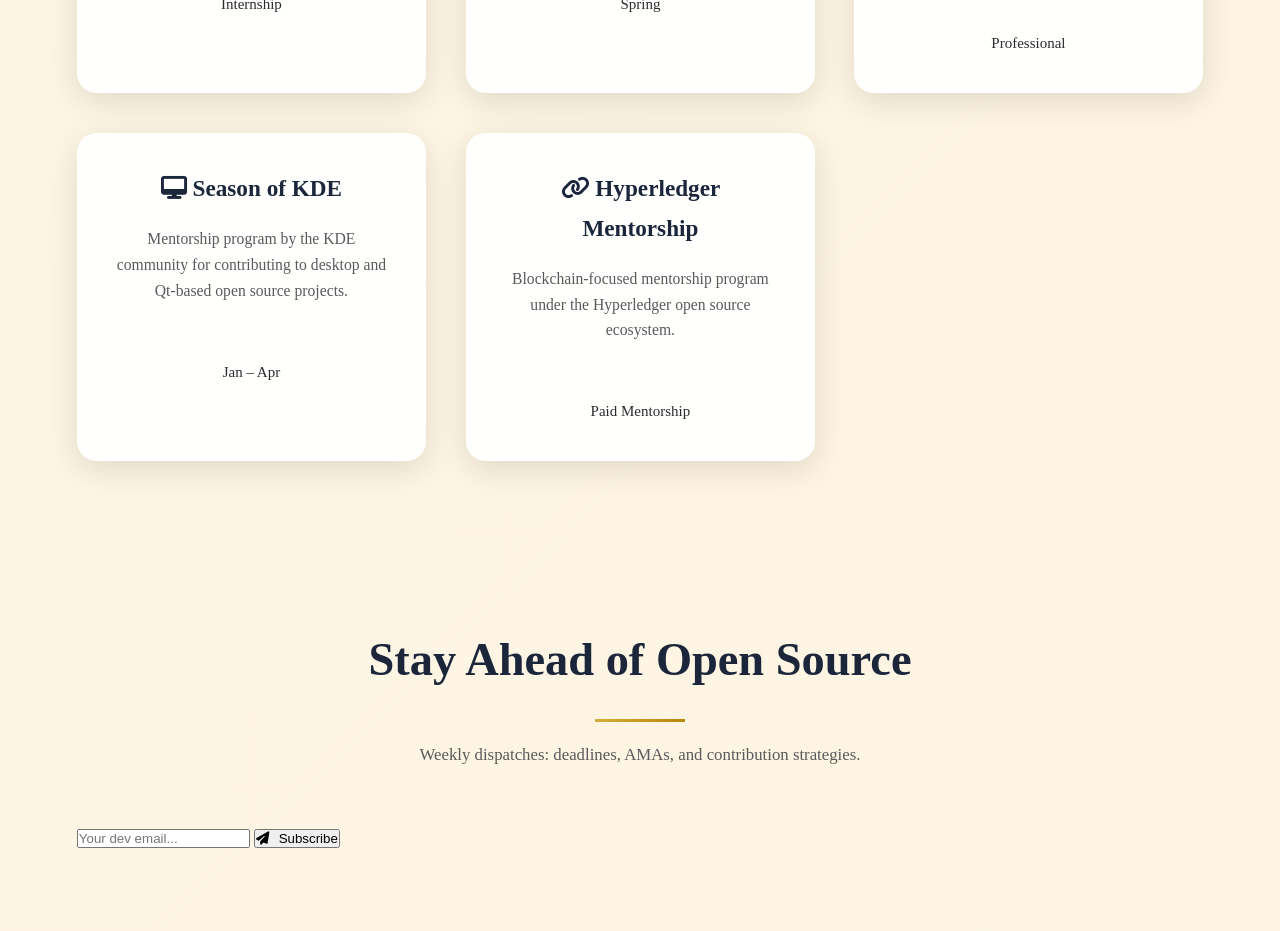
==== commit 8a633362: "feat: add cursor highlight for better visibility" ====
--- a/index.html
+++ b/index.html
@@ -1,505 +1,277 @@
 <!DOCTYPE html>
 <html lang="en">
-
-<head>
-  <meta charset="UTF-8" />
-  <meta name="viewport" content="width=device-width, initial-scale=1.0" />
-  <meta property="og:title" content="OpenSource Compass" />
-  <meta property="og:description"
-    content="OpenSource Compass is a platform that helps beginners navigate open source by providing structured guides, resources, and program information." />
-  <meta property="og:image" content="https://sayeeg-11.github.io/OpenSource-Compass/public/preview-image.png" />
-  <meta property="og:url" content="https://sayeeg-11.github.io/OpenSource-Compass" />
-  <meta property="og:type" content="website" />
-  <title>OpenSource Compass</title>
-  <meta name="description"
-    content="OpenSource Compass helps you start, learn, and grow in open source with curated guides, programs, and resources." />
-  <link rel="stylesheet" href="https://cdnjs.cloudflare.com/ajax/libs/font-awesome/6.4.0/css/all.min.css" />
-  <link rel="icon" href="./frontend/library/assets/favicon.png" type="image/png" />
-  <link rel="stylesheet" href="frontend/css/style.css" />
-  <link rel="stylesheet" href="frontend/css/recommendations.css" />
-  <link rel="stylesheet" href="frontend/css/home.css" />
-</head>
-
-<body>
-  <div id="navbar"></div>
-
-  <section class="hero" aria-label="OpenSource Compass hero">
-    <div class="hero-inner">
-      <div class="hero-content">
-        <div class="hero-eyebrow">
-          <span class="hero-dot" aria-hidden="true"></span>
-          Your map to open source
-        </div>
-
-        <h2>Navigate Your Open Source Odyssey</h2>
-        <p>
-          Discover timeless wisdom for open source mastery. From first commit to
-          maintainer status, chart your course with proven guides and legendary
-          programs.
-        </p>
-
-        <div class="hero-actions">
-          <button class="hero-btn hero-btn-primary" type="button"
-            onclick="document.querySelector('#programs').scrollIntoView({behavior: 'smooth'})">
-            <i class="fas fa-rocket" aria-hidden="true"></i>
-            Launch Journey
-          </button>
-          <a class="hero-btn hero-btn-secondary" href="frontend/pages/guides.html">
-            <i class="fas fa-book-open" aria-hidden="true"></i>
-            Browse Guides
-          </a>
-        </div>
-
-        <div class="hero-chips" aria-label="Highlights">
-          <span class="hero-chip"><i class="fas fa-seedling" aria-hidden="true"></i>
-            Beginner-friendly</span>
-          <span class="hero-chip"><i class="fas fa-compass" aria-hidden="true"></i> Curated
-            paths</span>
-          <span class="hero-chip"><i class="fas fa-code-branch" aria-hidden="true"></i> Real
-            programs</span>
-        </div>
-      </div>
-
-      <div class="hero-visual" aria-hidden="true">
-        <div class="hero-orb">
-          <div class="hero-orb-ring"></div>
-          <div class="hero-orb-core">
-            <i class="fas fa-compass"></i>
-          </div>
-          <div class="hero-orb-needle"></div>
-        </div>
-
-        <svg class="hero-route" viewBox="0 0 520 320" fill="none" xmlns="http://www.w3.org/2000/svg">
-          <path class="hero-route-path" d="M30 250 C130 140, 190 290, 280 190 C350 110, 420 160, 490 70" />
-          <circle class="hero-route-dot" cx="30" cy="250" r="6" />
-          <circle class="hero-route-dot" cx="280" cy="190" r="6" />
-          <circle class="hero-route-dot" cx="490" cy="70" r="6" />
-        </svg>
-
-        <div class="hero-floats">
-          <div class="hero-float hero-float-1">
-            <i class="fas fa-list-check" aria-hidden="true"></i>
-            Good first issues
-          </div>
-          <div class="hero-float hero-float-2">
-            <i class="fas fa-people-group" aria-hidden="true"></i>
-            Community-first
-          </div>
-          <div class="hero-float hero-float-3">
-            <i class="fas fa-award" aria-hidden="true"></i>
-            Programs hub
-          </div>
-        </div>
-      </div>
-
-      <div class="card">
-        <h4>Community Driven</h4>
-        <p>Built by contributors, improved by contributors.</p>
-      </div>
+  <head>
+    <meta charset="UTF-8" />
+    <meta name="viewport" content="width=device-width, initial-scale=1.0" />
+    <meta property="og:title" content="OpenSource Compass" />
+    <meta property="og:description" content="OpenSource Compass is a platform that helps beginners navigate open source by providing structured guides, resources, and program information." />
+    <meta property="og:image" content="https://sayeeg-11.github.io/OpenSource-Compass/public/preview-image.png" />
+    <meta property="og:url" content="https://sayeeg-11.github.io/OpenSource-Compass" />
+    <meta property="og:type" content="website" />
+    <title>OpenSource Compass</title>
+    <meta
+      name="description"
+      content="OpenSource Compass helps you start, learn, and grow in open source with curated guides, programs, and resources."
+    />
+    <link
+      rel="stylesheet"
+      href="https://cdnjs.cloudflare.com/ajax/libs/font-awesome/6.4.0/css/all.min.css"
+    />
+
+    <link rel="stylesheet" href="frontend/css/style.css"/>
+    <link rel="stylesheet" href="frontend/css/home.css" />
+  </head>
+  <body>
+  <div id="cursor-highlight" aria-hidden="true"></div>
+
+    <div id="scrollProgress"></div>
+    <div id="navbar"></div>
+
+    <section class="hero" aria-label="OpenSource Compass hero">
+      <div class="hero-inner">
+        <div class="hero-content">
+          <div class="hero-eyebrow">
+            <span class="hero-dot" aria-hidden="true"></span>
+            Your map to open source
+          </div>
+
+          <h2>Navigate Your Open Source Odyssey</h2>
+          <p>
+            Discover timeless wisdom for open source mastery. From first commit to
+            maintainer status, chart your course with proven guides and legendary
+            programs.
+          </p>
+
+          <div class="hero-actions">
+            <button
+              class="hero-btn hero-btn-primary"
+              type="button"
+              onclick="document.querySelector('#programs').scrollIntoView({behavior: 'smooth'})"
+            >
+              <i class="fas fa-rocket" aria-hidden="true"></i>
+              Launch Journey
+            </button>
+            <a class="hero-btn hero-btn-secondary" href="frontend/pages/guides.html">
+              <i class="fas fa-book-open" aria-hidden="true"></i>
+              Browse Guides
+            </a>
+          </div>
+
+          <div class="hero-chips" aria-label="Highlights">
+            <span class="hero-chip"
+              ><i class="fas fa-seedling" aria-hidden="true"></i>
+              Beginner-friendly</span
+            >
+            <span class="hero-chip"
+              ><i class="fas fa-compass" aria-hidden="true"></i> Curated
+              paths</span
+            >
+            <span class="hero-chip"
+              ><i class="fas fa-code-branch" aria-hidden="true"></i> Real
+              programs</span
+            >
+          </div>
+        </div>
+
+        <div class="hero-visual" aria-hidden="true">
+          <div class="hero-orb">
+            <div class="hero-orb-ring"></div>
+            <div class="hero-orb-core">
+              <i class="fas fa-compass"></i>
+            </div>
+            <div class="hero-orb-needle"></div>
+          </div>
+
+          <svg
+            class="hero-route"
+            viewBox="0 0 520 320"
+            fill="none"
+            xmlns="http://www.w3.org/2000/svg"
+          >
+            <path
+              class="hero-route-path"
+              d="M30 250 C130 140, 190 290, 280 190 C350 110, 420 160, 490 70"
+            />
+            <circle class="hero-route-dot" cx="30" cy="250" r="6" />
+            <circle class="hero-route-dot" cx="280" cy="190" r="6" />
+            <circle class="hero-route-dot" cx="490" cy="70" r="6" />
+          </svg>
+
+          <div class="hero-floats">
+            <div class="hero-float hero-float-1">
+              <i class="fas fa-list-check" aria-hidden="true"></i>
+              Good first issues
+            </div>
+            <div class="hero-float hero-float-2">
+              <i class="fas fa-people-group" aria-hidden="true"></i>
+              Community-first
+            </div>
+            <div class="hero-float hero-float-3">
+              <i class="fas fa-award" aria-hidden="true"></i>
+              Programs hub
+            </div>
+          </div>
+        </div>
+
+        <div class="card">
+            <h4>Community Driven</h4>
+            <p>Built by contributors, improved by contributors.</p>
+        </div>
     </div>
 </section>
 <section id="opensource-video" style="padding: 60px 20px; text-align: center;">
-  <span class="programs-eyebrow" style="display: block; margin-bottom: 10px; color: #ffca28; font-weight: 600; text-transform: uppercase; letter-spacing: 2px;">
-    Start Your Journey
-  </span>
-  <h3>🎥 Video for Beginners</h3>
-  <p style="margin-bottom: 30px;">Learn the workflow: Fork, Clone, Commit, and Push.</p>
-
-  <div class="video-thumbnail-container" style="
+ 
+<b>🎥Video for Beginners 🌟 "Start" your First Contribution</b>
+ 
+
+  <div style="
     max-width: 900px;
     margin: 30px auto;
-    position: relative;
     aspect-ratio: 16 / 9;
-    border-radius: 15px;
-    overflow: hidden;
-    box-shadow: 0 15px 45px rgba(0,0,0,0.6);
-    cursor: pointer;
-    transition: transform 0.3s ease;
-  " onmouseover="this.style.transform='scale(1.02)'" onmouseout="this.style.transform='scale(1)'">
-    
-    <a href="https://www.youtube.com/watch?v=3dGzOWWb0Eo" target="_blank" style="text-decoration: none;">
-      
-      <img src="https://img.youtube.com/vi/3dGzOWWb0Eo/maxresdefault.jpg" 
-           alt="Open Source Tutorial Thumbnail" 
-           style="width: 100%; height: 100%; object-fit: cover; display: block;">
-
-      <div style="
-        position: absolute;
-        top: 0; left: 0;
-        width: 100%; height: 100%;
-        background: rgba(0,0,0,0.2);
-        display: flex;
-        justify-content: center;
-        align-items: center;
-      ">
-        
-        <div style="
-          width: 80px;
-          height: 80px;
-          background: rgba(255, 0, 0, 0.9);
-          border-radius: 50%;
-          display: flex;
-          justify-content: center;
-          align-items: center;
-          box-shadow: 0 0 20px rgba(255,0,0,0.4);
-        ">
-          <i class="fas fa-play" style="color: white; font-size: 30px; margin-left: 5px;"></i>
-        </div>
-      </div>
-    </a>
+  ">
+    <iframe
+      src="https://www.youtube.com/embed/3dGzOWWb0Eo"
+      style="width:100%; height:100%;"
+      title="Open Source Contribution for Beginners"
+      frameborder="0"
+      allow="accelerometer; autoplay; clipboard-write; encrypted-media; gyroscope; picture-in-picture"
+      allowfullscreen>
+    </iframe>
   </div>
 </section>
 
+<!-- Programs Section -->
 <section class="programs">
     <h3>Open Source Programs</h3>
     <p>
-      Explore ongoing and upcoming open-source programs with timelines,
-      prerequisites, and official resources.
+        Explore ongoing and upcoming open-source programs with timelines,
+        prerequisites, and official resources.
     </p>
 
     <div class="card-container">
-      <div class="card">
-        <h4>Social Winter of Code</h4>
-        <p>Beginner-focused winter open-source program.</p>
-        <span class="badge">Upcoming</span>
-      </div>
-  </section>
-
-  <main>
-    <section id="why">
-      <h3>Why OpenSource Compass?</h3>
-      <p>
-        Timeless principles meet modern open source. Structured paths built from
-        decades of collective wisdom.
-      </p>
-
-      <div class="card-grid">
-        <div class="card fade-in">
-          <h4><i class="fas fa-seedling"></i> Timeless Foundations</h4>
-          <p>Proven methodologies refined over years of open source evolution.</p>
-        </div>
-        <div class="card fade-in">
-          <h4><i class="fas fa-scroll"></i> Code of Conduct Mastery</h4>
-          <p>Navigate community norms with confidence and cultural fluency.</p>
-        </div>
-        <div class="card fade-in">
-          <h4><i class="fas fa-users"></i> Mentor Network</h4>
-          <p>Connect with maintainers and peers who help you level up.</p>
-        </div>
+        <div class="card">
+            <h4>Social Winter of Code</h4>
+            <p>Beginner-focused winter open-source program.</p>
+            <span class="badge">Upcoming</span>
       </div>
     </section>
 
-    <!-- Replace the existing stats section with this updated version -->
-    <section class="stats">
-      <h3>Open Source Impact</h3>
-      <div class="stats-grid">
-        <div class="stat-item fade-in">
-          <h2 data-target="50" data-suffix="K+">0</h2>
-          <p>First Contributions</p>
-        </div>
-        <div class="stat-item fade-in">
-          <h2 data-target="200" data-suffix="+">0</h2>
-          <p>Programs Tracked</p>
-        </div>
-        <div class="stat-item fade-in">
-          <h2 data-target="10" data-suffix="K+">0</h2>
-          <p>Active Mentors</p>
-        </div>
-        <div class="stat-item fade-in">
-          <h2 data-target="5" data-suffix="Y+">0</h2>
-          <p>Proven Track Record</p>
-        </div>
-      </div>
-    </section>
-
-        <div class="compass-timeline">
-
-      <div class="compass-step">
-        <div class="compass-icon">
-          <i class="fas fa-seedling"></i>
-        </div>
-        <div class="compass-content">
-          <h4>Start with Strong Foundations</h4>
-          <p>
-            Learn the timeless principles that successful open-source projects
-            are built upon — long before your first pull request.
-          </p>
-        </div>
-      </div>
+    <main>
+      <section id="why">
+        <h3>Why OpenSource Compass?</h3>
+        <p>
+          Timeless principles meet modern open source. Structured paths built from
+          decades of collective wisdom.
+        </p>
+
+        <div class="card-grid">
+          <div class="card fade-in">
+            <h4><i class="fas fa-seedling"></i> Timeless Foundations</h4>
+            <p>Proven methodologies refined over years of open source evolution.</p>
+          </div>
+          <div class="card fade-in">
+            <h4><i class="fas fa-scroll"></i> Code of Conduct Mastery</h4>
+            <p>Navigate community norms with confidence and cultural fluency.</p>
+          </div>
+          <div class="card fade-in">
+            <h4><i class="fas fa-users"></i> Mentor Network</h4>
+            <p>Connect with maintainers and peers who help you level up.</p>
+          </div>
+        </div>
+      </section>
 
       <section class="stats">
         <h3>Open Source Impact</h3>
         <div class="stats-grid">
           <div class="stat-item fade-in">
-            <h2 data-target="50" data-suffix="K+">0</h2>
+            <h2>50K+</h2>
             <p>First Contributions</p>
           </div>
           <div class="stat-item fade-in">
-            <h2 data-target="200" data-suffix="+">0</h2>
+            <h2>200+</h2>
             <p>Programs Tracked</p>
           </div>
           <div class="stat-item fade-in">
-            <h2 data-target="10" data-suffix="K+">0</h2>
+            <h2>10K+</h2>
             <p>Active Mentors</p>
           </div>
           <div class="stat-item fade-in">
-            <h2 data-target="5" data-suffix="Y+">0</h2>
+            <h2>5Y+</h2>
             <p>Proven Track Record</p>
           </div>
         </div>
       </section>
-      
+
       <section class="programs" id="programs">
         <h3>Legendary Open Source Programs</h3>
         <p>Curated programs with historical success rates and maintainer insights.</p>
-      <div class="compass-step">
-        <div class="compass-icon">
-          <i class="fas fa-scroll"></i>
-        </div>
-        <div class="compass-content">
-          <h4>Navigate Community & Culture</h4>
-          <p>
-            Understand codes of conduct, collaboration etiquette, and how
-            contributors earn trust and respect.
-          </p>
-        </div>
-      </div>
-
-      <div class="compass-step">
-        <div class="compass-icon">
-          <i class="fas fa-users"></i>
-        </div>
-        <div class="compass-content">
-          <h4>Grow with Mentorship</h4>
-          <p>
-            Learn alongside maintainers and contributors who’ve already walked
-            the path you’re starting today.
-          </p>
-        </div>
-      </div>
-
-    </div>
-      </section>
-     <section class="stats">
-  <div class="stats-header">
-    <span class="stats-eyebrow">Impactful Contributions</span>
-    <h3>Open Source Milestones</h3>
-    <p>Celebrating achievements of contributors, programs, and mentorships around the globe.</p>
-  </div>
-
-  <div class="stats-grid">
-    <div class="stat-card fade-in">
-      <div class="stat-icon"><i class="fas fa-rocket"></i></div>
-      <h2>50K+</h2>
-      <p>First Contributions</p>
-    </div>
-
-    <div class="stat-card fade-in">
-      <div class="stat-icon"><i class="fas fa-layer-group"></i></div>
-      <h2>200+</h2>
-      <p>Programs Tracked</p>
-    </div>
-
-    <div class="stat-card fade-in">
-      <div class="stat-icon"><i class="fas fa-users"></i></div>
-      <h2>10K+</h2>
-      <p>Active Mentors</p>
-    </div>
-
-    <div class="stat-card fade-in">
-      <div class="stat-icon"><i class="fas fa-award"></i></div>
-      <h2>5Y+</h2>
-      <p>Proven Track Record</p>
-    </div>
-  </div>
-</section>
-<section class="programs" id="programs">
-  <div class="programs-header">
-    <span class="programs-eyebrow">Legendary Programs</span>
-    <h3>Open Source Opportunities</h3>
-    <p>Curated programs with historical success rates and maintainer insights.</p>
-  </div>
-
-  <div class="card-grid">
-    <div class="program-card fade-in">
-      <div class="program-icon"><i class="fas fa-snowflake"></i></div>
-      <h4>Social Winter of Code</h4>
-      <p>India's premier winter program with strong mentorship culture.</p>
-      <span class="badge">Jan 2026</span>
-    </div>
-
-    <div class="program-card fade-in">
-      <div class="program-icon"><i class="fas fa-sun"></i></div>
-      <h4>GirlScript Summer of Code</h4>
-      <p>Large-scale program with mentors, tasks, and community learning.</p>
-      <span class="badge">Summer 2026</span>
-    </div>
-
-    <div class="program-card fade-in">
-      <div class="program-icon"><i class="fab fa-google"></i></div>
-      <h4>Google Summer of Code</h4>
-      <p>Global standard for student contributors and open source orgs.</p>
-      <span class="badge">Advanced</span>
-    </div>
-
-    <div class="program-card fade-in">
-      <div class="program-icon"><i class="fas fa-leaf"></i></div>
-      <h4>Outreachy</h4>
-      <p>Paid internships supporting underrepresented people in tech.</p>
-      <span class="badge">Internship</span>
-    </div>
-
-    <div class="program-card fade-in">
-      <div class="program-icon"><i class="fas fa-mountain"></i></div>
-      <h4>MLH Fellowship</h4>
-      <p>Work in pods on real projects with guided mentorship.</p>
-      <span class="badge">Spring</span>
-    </div>
-
-    <div class="program-card fade-in">
-      <div class="program-icon"><i class="fab fa-linux"></i></div>
-      <h4>Linux Foundation Mentorship</h4>
-      <p>Paid mentorships across major Linux Foundation projects.</p>
-      <span class="badge">Professional</span>
-    </div>
-  </div>
-</section>
-<section class="newsletter">
-  <div class="newsletter-container">
-    <h3>Stay Ahead of Open Source</h3>
-    <p>Weekly dispatches: deadlines, AMAs, and contribution strategies.</p>
-    <form class="newsletter-form">
-      <input type="email" placeholder="Your dev email..." required />
-      <button type="submit">
-        <i class="fas fa-paper-plane"></i>
-        Subscribe
-      </button>
-    </form>
-  </div>
-</section>
-
+
+        <div class="card-grid">
+          <div class="card fade-in">
+            <h4><i class="fas fa-snowflake"></i> Social Winter of Code</h4>
+            <p>India's premier winter program with strong mentorship culture.</p>
+            <span class="badge">Jan 2026</span>
+          </div>
+          <div class="card fade-in">
+            <h4><i class="fas fa-sun"></i> GirlScript Summer of Code</h4>
+            <p>Large-scale program with mentors, tasks, and community learning.</p>
+            <span class="badge">Summer 2026</span>
+          </div>
+          <div class="card fade-in">
+            <h4><i class="fab fa-google"></i> Google Summer of Code</h4>
+            <p>Global standard for student contributors and open source orgs.</p>
+            <span class="badge">Advanced</span>
+          </div>
+          <div class="card fade-in">
+            <h4><i class="fas fa-leaf"></i> Outreachy</h4>
+            <p>Paid internships supporting underrepresented people in tech.</p>
+            <span class="badge">Internship</span>
+          </div>
+          <div class="card fade-in">
+            <h4><i class="fas fa-mountain"></i> MLH Fellowship</h4>
+            <p>Work in pods on real projects with guided mentorship.</p>
+            <span class="badge">Spring</span>
+          </div>
+          <div class="card fade-in">
+            <h4><i class="fab fa-linux"></i> Linux Foundation Mentorship</h4>
+            <p>Paid mentorships across major Linux Foundation projects.</p>
+            <span class="badge">Professional</span>
+          </div>
+          <div class="card fade-in">
+  <h4><i class="fas fa-desktop"></i> Season of KDE</h4>
+  <p>Mentorship program by the KDE community for contributing to desktop and Qt-based open source projects.</p>
+  <span class="badge">Jan – Apr</span>
+</div>
+<div class="card fade-in">
+  <h4><i class="fas fa-link"></i> Hyperledger Mentorship</h4>
+  <p>Blockchain-focused mentorship program under the Hyperledger open source ecosystem.</p>
+  <span class="badge">Paid Mentorship</span>
+</div>
+
+        </div>
+      </section>
+
+      <section class="newsletter">
+        <h3>Stay Ahead of Open Source</h3>
+        <p>Weekly dispatches: deadlines, AMAs, and contribution strategies.</p>
+        <form>
+          <input type="email" placeholder="Your dev email..." required />
+          <button type="submit">
+            <i class="fas fa-paper-plane" style="margin-right: 0.4rem"></i>
+            Subscribe
+          </button>
+        </form>
+      </section>
     </main>
-<section id="recommendation-system" class="recommendations-section">
-      <div class="compass-dashboard">
-        <div class="dashboard-header">
-          <div class="compass-icon-wrapper">
-            <i class="fas fa-compass fa-spin-slow"></i>
-          </div>
-          <h3>Find Your Perfect Project</h3>
-          <p>Configure your coordinates to discover open source treasures aligned with your journey.</p>
-        </div>
-
-        <div class="dashboard-interface">
-          <form id="recommendation-form" class="compass-form">
-
-            <div class="input-group full-width">
-              <label for="skills"><i class="fas fa-tools"></i> Your Toolkit</label>
-              <div class="input-wrapper">
-                <input type="text" id="skills" placeholder="e.g. JavaScript, Python, React" required />
-                <span class="focus-border"></span>
-              </div>
-              <small>Languages & Frameworks you work with</small>
-            </div>
-
-            <div class="form-row">
-              <div class="input-group">
-                <label for="difficulty"><i class="fas fa-layer-group"></i> Experience Level</label>
-                <div class="select-wrapper">
-                  <select id="difficulty">
-                    <option value="Beginner">Beginner (First Steps)</option>
-                    <option value="Intermediate" selected>Intermediate (Ready to Build)</option>
-                    <option value="Advanced">Advanced (Maintainer Mode)</option>
-                  </select>
-                </div>
-              </div>
-
-              <div class="input-group">
-                <label for="programs-input"><i class="fas fa-flag"></i> Target Programs</label>
-                <div class="input-wrapper">
-                  <input type="text" id="programs-input" placeholder="e.g. GSoC, MLH" />
-                  <span class="focus-border"></span>
-                </div>
-              </div>
-            </div>
-
-            <button type="submit" class="compass-btn">
-              <span class="btn-text">Calibrate & Search</span>
-              <span class="btn-icon"><i class="fas fa-search-location"></i></span>
-            </button>
-          </form>
-        </div>
-
-        <div id="loading" class="loading-compass" style="display: none;">
-          <div class="compass-spinner"></div>
-          <p>Scanning the Open Source Universe...</p>
-        </div>
-        <div id="recommendation-results" class="results-grid" style="display: none;">
-          <!-- Results injected here -->
-        </div>
-      </div>
-    </section>
-
-    <section class="programs" id="programs">
-      <h3>Legendary Open Source Programs</h3>
-      <p>Curated programs with historical success rates and maintainer insights.</p>
-
-      <div class="card-grid" class="program-card">
-        <div class="card fade-in">
-          <h4><i class="fas fa-snowflake"></i> Social Winter of Code</h4>
-          <p>India's premier winter program with strong mentorship culture.</p>
-          <span class="badge">Jan 2026</span>
-        </div>
-        <div class="card fade-in">
-          <h4><i class="fas fa-sun"></i> GirlScript Summer of Code</h4>
-          <p>Large-scale program with mentors, tasks, and community learning.</p>
-          <span class="badge">Summer 2026</span>
-        </div>
-        <div class="card fade-in">
-          <h4><i class="fab fa-google"></i> Google Summer of Code</h4>
-          <p>Global standard for student contributors and open source orgs.</p>
-          <span class="badge">Advanced</span>
-        </div>
-        <div class="card fade-in">
-          <h4><i class="fas fa-leaf"></i> Outreachy</h4>
-          <p>Paid internships supporting underrepresented people in tech.</p>
-          <span class="badge">Internship</span>
-        </div>
-        <div class="card fade-in">
-          <h4><i class="fas fa-mountain"></i> MLH Fellowship</h4>
-          <p>Work in pods on real projects with guided mentorship.</p>
-          <span class="badge">Spring</span>
-        </div>
-        <div class="card fade-in">
-          <h4><i class="fab fa-linux"></i> Linux Foundation Mentorship</h4>
-          <p>Paid mentorships across major Linux Foundation projects.</p>
-          <span class="badge">Professional</span>
-        </div>
-      </div>
-    </section>
-
-    <section class="newsletter">
-      <h3>Stay Ahead of Open Source</h3>
-      <p>Weekly dispatches: deadlines, AMAs, and contribution strategies.</p>
-      <form>
-        <input type="email" placeholder="Your dev email..." required />
-        <button type="submit">
-          <i class="fas fa-paper-plane" style="margin-right: 0.4rem"></i>
-          Subscribe
-        </button>
-      </form>
-    </section>
-  </main>
-
-  <div id="footer"></div>
-
-  <button id="scrollTopBtn" title="Back to Top" aria-label="Back to Top">
-    <i class="fas fa-chevron-up"></i>
-  </button>
-
-  <script src="frontend/js/components.js"></script>
-  <script src="frontend/js/theme.js"></script>
-  <script src="frontend/js/recommendations.js"></script>
-  <script src="frontend/js/home.js"></script>
-</body>
-
-</html>+
+    <div id="footer"></div>
+
+    <button id="scrollTopBtn" title="Back to Top" aria-label="Back to Top">
+      <i class="fas fa-chevron-up"></i>
+    </button>
+
+    <script src="frontend/js/components.js"></script>
+    <script src="frontend/js/theme.js"></script>
+    <script src="frontend/js/home.js"></script>
+  </body>
+</html>
--- a/frontend/css/style.css
+++ b/frontend/css/style.css
@@ -26,6 +26,7 @@
   --text-secondary: #5a5a5a;
   --shadow-main: 0 8px 32px rgb(0 0 0 / 12%);
   --shadow-hover: 0 20px 40px rgb(0 0 0 / 18%);
+  /* New bouncy curve variable */
   --bounce-curve: cubic-bezier(0.34, 1.56, 0.64, 1);
 }
 
@@ -36,9 +37,11 @@
   font-family: "Crimson Text", "Georgia", serif;
   font-size: 15px;
   line-height: 1.7;
-  background: linear-gradient(135deg,
-      var(--light-parchment) 0%,
-      var(--warm-cream) 100%);
+  background: linear-gradient(
+    135deg,
+    var(--light-parchment) 0%,
+    var(--warm-cream) 100%
+  );
   color: var(--charcoal-dark);
 }
 
@@ -67,13 +70,14 @@
 
 header h1 {
   font-family: "Playfair Display", serif;
-  font-size: clamp(1.6rem, 3vw, 1.9rem);
+  font-size: clamp(1.6rem, 3vw, 1.9rem); /* Smaller logo */
   font-weight: 700;
-  background: linear-gradient(135deg,
-      var(--deep-navy) 0%,
-      var(--primary-gold) 70%);
+  background: linear-gradient(
+    135deg,
+    var(--deep-navy) 0%,
+    var(--primary-gold) 70%
+  );
   background-clip: text;
-  -webkit-background-clip: text;
   -webkit-text-fill-color: transparent;
   letter-spacing: -0.01em;
 }
@@ -86,10 +90,10 @@
 
 .nav-links a {
   text-decoration: none;
-  color: var(--deep-navy) !important;
+  color: var(--charcoal-dark) !important;
   font-family: "Inter", -apple-system, sans-serif;
-  font-weight: 600;
-  font-size: 0.95rem;
+  font-weight: 500;
+  font-size: 0.95rem; /* Smaller nav links */
   padding: 0.4rem 0;
   position: relative;
   transition: all 0.35s cubic-bezier(0.4, 0, 0.2, 1);
@@ -104,17 +108,19 @@
   bottom: 0;
   left: 50%;
   width: 0;
-  height: 2px;
-  background: linear-gradient(90deg,
-      var(--primary-gold),
-      var(--secondary-gold));
+  height: 2px; /* Thinner underline */
+  background: linear-gradient(
+    90deg,
+    var(--primary-gold),
+    var(--secondary-gold)
+  );
   transition: all 0.35s cubic-bezier(0.4, 0, 0.2, 1);
   transform: translateX(-50%);
   border-radius: 1px;
 }
 
 .nav-links a:hover {
-  color: var(--primary-gold) !important;
+  color: var(--deep-navy) !important;
   transform: translateY(-1px);
 }
 
@@ -122,44 +128,21 @@
   width: 70%;
 }
 
+/* New Active State Rule */
 .nav-links a.active {
   color: var(--primary-gold) !important;
   font-weight: 600;
 }
 
 .nav-links a.active::before {
-  width: 70%;
+  width: 70%; /* Shows the underline permanently for the active page */
   background: var(--primary-gold);
-}
-
-body.dark-mode header {
-  background: rgba(27, 38, 59, 0.98);
-}
-
-body.dark-mode header h1 {
-  filter: invert(1);
-  color: var(--warm-cream);
-  background: none;
-  -webkit-text-fill-color: var(--warm-cream);
-}
-
-body.dark-mode .nav-links a {
-  color: rgba(253, 244, 227, 0.95) !important;
-}
-
-body.dark-mode .nav-links a:hover {
-  color: var(--primary-gold) !important;
-}
-
-body.dark-mode .nav-links a.active {
-  color: var(--primary-gold) !important;
 }
 
 main {
   margin-top: 0;
   padding-top: 0;
 }
-
 header h1 i {
   font-size: 0.95em;
   line-height: 1;
@@ -191,9 +174,11 @@
   width: 90px;
   height: 3px;
   margin: 1.2rem auto 0;
-  background: linear-gradient(90deg,
-      var(--primary-gold),
-      var(--secondary-gold));
+  background: linear-gradient(
+    90deg,
+    var(--primary-gold),
+    var(--secondary-gold)
+  );
 }
 
 section p {
@@ -224,36 +209,31 @@
   text-align: center;
   position: relative;
   border: 1px solid transparent;
-  transition:
-    transform 0.6s cubic-bezier(0.68, -0.6, 0.32, 1.6),
-    box-shadow 0.4s ease;
+  /* Updated to Bouncy Transition */
+  transition: 
+    transform 0.6s var(--bounce-curve), 
+    box-shadow 0.4s ease, 
+    border-color 0.4s ease;
   will-change: transform;
-  cursor: pointer;
 }
 
 .card:hover {
-  transform: translateY(-15px) scale(1.05);
-  box-shadow: 0 30px 60px rgba(0, 0, 0, 0.25);
-  border-color: rgba(212, 175, 55, 0.3);
-  cursor: pointer;
-}
-
-.card:hover i,
-.card:hover h4 i {
-  transform: scale(1.2) rotate(8deg);
-  transition: transform 0.5s cubic-bezier(0.68, -0.6, 0.32, 1.6);
-  color: var(--secondary-gold);
-}
-
-.card i,
-.card img {
+  /* Bouncy lift and scale */
+  transform: translateY(-12px) scale(1.03);
+  box-shadow: 0 25px 50px rgba(0, 0, 0, 0.15);
+  border-color: rgba(212, 175, 55, 0.3); /* Subtle gold border on hover */
+}
+
+/* Added a subtle glow effect to the icon/image inside the card */
+.card i, .card img {
   transition: transform 0.5s var(--bounce-curve);
 }
 
-.card:hover img {
+.card:hover i, .card:hover img {
   transform: scale(1.15) rotate(3deg);
 }
 
+/* Green Badge Bouncy Interaction */
 .card .badge {
   transition: all 0.4s var(--bounce-curve);
 }
@@ -296,16 +276,20 @@
   position: absolute;
   inset: -2px;
   background:
-    repeating-linear-gradient(90deg,
+    repeating-linear-gradient(
+      90deg,
       rgba(212, 175, 55, 0.14) 0,
       rgba(212, 175, 55, 0.14) 1px,
       transparent 1px,
-      transparent 28px),
-    repeating-linear-gradient(0deg,
+      transparent 28px
+    ),
+    repeating-linear-gradient(
+      0deg,
       rgba(255, 255, 255, 0.06) 0,
       rgba(255, 255, 255, 0.06) 1px,
       transparent 1px,
-      transparent 28px);
+      transparent 28px
+    );
   mask-image: radial-gradient(circle at 50% 10%, rgba(0, 0, 0, 0.9) 0%, transparent 72%);
   opacity: 0.5;
   pointer-events: none;
@@ -332,7 +316,6 @@
     transform: translateX(-50%) scale(1);
     opacity: 0.85;
   }
-
   50% {
     transform: translateX(-50%) scale(1.05);
     opacity: 1;
@@ -377,7 +360,6 @@
   100% {
     transform: translateY(0);
   }
-
   50% {
     transform: translateY(-8px);
   }
@@ -456,12 +438,14 @@
 .footer-divider {
   height: 1px;
   margin: 2.25rem 0 1.6rem;
-  background: linear-gradient(90deg,
-      transparent,
-      rgba(212, 175, 55, 0.32),
-      rgba(255, 255, 255, 0.08),
-      rgba(212, 175, 55, 0.32),
-      transparent);
+  background: linear-gradient(
+    90deg,
+    transparent,
+    rgba(212, 175, 55, 0.32),
+    rgba(255, 255, 255, 0.08),
+    rgba(212, 175, 55, 0.32),
+    transparent
+  );
 }
 
 .footer-bottom {
@@ -526,112 +510,6 @@
     linear-gradient(135deg, rgba(13, 17, 23, 0.96) 0%, rgba(22, 27, 34, 0.96) 100%);
 }
 
-/* =========================
-   RESOURCE LINKS
-========================= */
-.resource-link-wrapper {
-  display: flex;
-  align-items: center;
-  gap: 10px;
-  margin-top: 0.8rem;
-}
-
-.resource-link {
-  color: var(--primary-gold);
-  font-weight: 600;
-  text-decoration: none;
-}
-
-.resource-link:hover {
-  text-decoration: underline;
-}
-
-.copy-btn {
-  border: none;
-  background: transparent;
-  cursor: pointer;
-  color: var(--deep-navy);
-  font-size: 1rem;
-}
-
-.copy-btn:hover {
-  color: var(--primary-gold);
-  transform: scale(1.1);
-}
-
-.copy-feedback {
-  font-size: 0.8rem;
-  color: green;
-  display: none;
-}
-
-/* =========================
-   DARK MODE FIXES
-========================= */
-body.dark-mode .navbar,
-body.dark-mode header {
-  background-color: rgba(27, 38, 59, 0.98);
-  border-bottom: 1px solid #333;
-}
-
-body.dark-mode .nav-link,
-body.dark-mode .navbar a {
-  color: rgba(253, 244, 227, 0.95);
-}
-
-body.dark-mode .card,
-body.dark-mode .container-box {
-  background-color: #2d2d2d;
-  color: #e0e0e0;
-  box-shadow: 0 4px 6px rgba(0, 0, 0, 0.5);
-}
-
-body.dark-mode input,
-body.dark-mode textarea {
-  background-color: #333;
-  color: #fff;
-  border-color: #555;
-}
-
-body.dark-mode .program-card h3,
-body.dark-mode .program-card h4,
-body.dark-mode .program-card h2,
-body.dark-mode .card h3,
-body.dark-mode .card h4,
-body.dark-mode .card i,
-body.dark-mode .program-card i {
-  color: #ffffff !important;
-}
-
-body.dark-mode .program-card p,
-body.dark-mode .card p {
-  color: #e0e0e0;
-}
-
-body.dark-mode .newsletter,
-body.dark-mode .newsletter-section {
-  background-color: #1a1a1a !important;
-  color: #ffffff !important;
-  border-top: 1px solid #333;
-}
-
-body.dark-mode .newsletter h2,
-body.dark-mode .newsletter h3,
-body.dark-mode .newsletter p,
-body.dark-mode .newsletter-section h2 {
-  color: #ffffff !important;
-}
-
-body.dark-mode .newsletter input,
-body.dark-mode .newsletter-section input {
-  background-color: #333 !important;
-  color: #ffffff !important;
-  border: 1px solid #555 !important;
-}
-
-/* =========================
-   RESPONSIVE
-========================= */
 @media (max-width: 980px) {
   .footer-top {
     grid-template-columns: 1fr;
@@ -642,7 +520,23 @@
   }
 }
 
-@media (width <=768px) {
+@media (max-width: 520px) {
+  .footer-columns {
+    grid-template-columns: 1fr;
+  }
+}
+
+@media (prefers-reduced-motion: reduce) {
+  footer.site-footer::after,
+  .footer-mark {
+    animation: none !important;
+  }
+}
+
+/* =========================
+   RESPONSIVE
+========================= */
+@media (width <= 768px) {
   .navbar-container {
     flex-direction: column;
     gap: 1rem;
@@ -664,13 +558,7 @@
   }
 }
 
-@media (max-width: 520px) {
-  .footer-columns {
-    grid-template-columns: 1fr;
-  }
-}
-
-@media (width <=480px) {
+@media (width <= 480px) {
   body {
     font-size: 14px;
   }
@@ -681,9 +569,6 @@
 
   .card {
     padding: 1.6rem 1.3rem;
-    transition: transform 0.5s cubic-bezier(0.68, -0.55, 0.265, 1.55),
-      box-shadow 0.3s ease;
-    will-change: transform;
   }
 
   .card h4 {
@@ -691,249 +576,94 @@
   }
 }
 
-@media (prefers-reduced-motion: reduce) {
-  footer.site-footer::after,
-  .footer-mark {
-    animation: none !important;
-  }
-}
-
 /* =========================
    QUIZ SECTION SCROLLBAR
 ========================= */
 #level-chain-wrapper::-webkit-scrollbar {
   display: none;
 }
-
-
-/* Floating, perfectly centered scroll-to-top button */
 #scrollTopBtn {
   position: fixed;
-  bottom: 2rem;
-  right: 2rem;
-  width: 70px;
-  height: 70px;
-  background: linear-gradient(135deg, var(--primary-gold) 60%, var(--secondary-gold) 100%);
+  bottom: 20px;
+  right: 20px;
+  display: none;
+  border: none;
+  padding: 10px 12px;
   border-radius: 50%;
-  box-shadow: 0 4px 24px rgba(0,0,0,0.25);
-  display: flex;
-  align-items: center;
-  justify-content: center;
-  z-index: 1000;
   cursor: pointer;
-  transition: box-shadow 0.2s, transform 0.2s;
-  border: none;
-  padding: 0;
-}
-#scrollTopBtn:hover {
-  box-shadow: 0 8px 32px rgba(0,0,0,0.35);
-  transform: translateY(-4px) scale(1.05);
-}
-#scrollTopBtn i, #scrollTopBtn .arrow {
-  display: flex;
-  align-items: center;
-  justify-content: center;
-  /* keep the circular button large but make the arrow itself smaller */
-  width: 34px;
-  height: 34px;
-  font-size: 1.25rem;
-  color: #222;
-  pointer-events: none;
-  margin: 0;
-  padding: 0;
-}
-
-/* =========================
-   UPCOMING BADGE DESIGN
-========================= */
-
-.badge {
-  display: inline-flex;
-  align-items: center;
-  gap: 0.5rem;
-  padding: 0.65rem 1.5rem;
-  border-radius: 50px;
-  font-family: "Inter", -apple-system, sans-serif;
-  font-weight: 700;
-  font-size: 0.9rem;
-  letter-spacing: 0.5px;
-  text-transform: uppercase;
-  position: relative;
-  overflow: hidden;
-  transition: all 0.4s cubic-bezier(0.175, 0.885, 0.32, 1.275);
-  cursor: pointer;
-  border: none;
-  box-shadow: 0 4px 15px rgba(46, 204, 113, 0.3);
-}
-
-/* Animated Pulsing Dot */
-.badge::before {
-  content: "";
-  width: 8px;
-  height: 8px;
-  border-radius: 50%;
-  background-color: #ffffff;
-  display: inline-block;
-  margin-right: 0.3rem;
-  animation: pulse 2s cubic-bezier(0.4, 0, 0.6, 1) infinite;
-  box-shadow: 0 0 0 0 rgba(255, 255, 255, 0.7);
-}
-
-@keyframes pulse {
-  0%, 100% {
-    transform: scale(1);
-    box-shadow: 0 0 0 0 rgba(255, 255, 255, 0.7);
-  }
-  50% {
-    transform: scale(1.1);
-    box-shadow: 0 0 0 4px rgba(255, 255, 255, 0);
-  }
-}
-
-/* Shimmer Effect */
-.badge::after {
-  content: "";
-  position: absolute;
+  z-index: 9999;
+}
+
+/* =========================
+   SCROLL PROGRESS INDICATOR
+========================= */
+#scrollProgress {
+  position: fixed;
   top: 0;
-  left: -100%;
-  width: 100%;
-  height: 100%;
+  left: 0;
+  height: 3px;
+  width: 0%;
   background: linear-gradient(
     90deg,
-    transparent,
-    rgba(255, 255, 255, 0.4),
-    transparent
-  );
-  transition: left 0.6s ease;
-}
-
-.badge:hover::after {
-  left: 100%;
-}
-
-/* =========================
-   DARK MODE STYLING
-========================= */
-
-/* Default Dark Mode Look */
-body.dark-mode .badge,
-.badge {
-  background: linear-gradient(135deg, #2ecc71 0%, #27ae60 100%);
-  color: #ffffff;
-  text-shadow: 0 1px 2px rgba(0, 0, 0, 0.2);
-}
-
-/* Hover State - Dark Mode */
-body.dark-mode .badge:hover,
-.badge:hover {
-  transform: translateY(-3px) scale(1.08);
-  box-shadow: 
-    0 8px 25px rgba(46, 204, 113, 0.5),
-    0 0 40px rgba(46, 204, 113, 0.3),
-    inset 0 1px 0 rgba(255, 255, 255, 0.2);
-  background: linear-gradient(135deg, #2ecc71 0%, #1fa855 100%);
-}
-
-/* Active/Click State */
-body.dark-mode .badge:active,
-.badge:active {
-  transform: translateY(-1px) scale(1.03);
-  box-shadow: 0 4px 15px rgba(46, 204, 113, 0.4);
-}
-
-/* =========================
-   ALTERNATIVE GLASS STYLE (Optional)
-========================= */
-
-.badge.glass-style {
-  background: linear-gradient(
-    135deg,
-    rgba(46, 204, 113, 0.25) 0%,
-    rgba(39, 174, 96, 0.3) 100%
-  );
-  backdrop-filter: blur(12px) saturate(180%);
-  border: 1px solid rgba(46, 204, 113, 0.5);
-  color: #2ecc71;
-  text-shadow: 0 0 10px rgba(46, 204, 113, 0.5);
-  box-shadow: 
-    0 4px 20px rgba(46, 204, 113, 0.2),
-    inset 0 1px 0 rgba(46, 204, 113, 0.3);
-}
-
-.badge.glass-style::before {
-  background-color: #2ecc71;
-  box-shadow: 0 0 10px rgba(46, 204, 113, 0.8);
-}
-
-.badge.glass-style:hover {
-  background: linear-gradient(
-    135deg,
-    rgba(46, 204, 113, 0.35) 0%,
-    rgba(39, 174, 96, 0.4) 100%
-  );
-  border-color: rgba(46, 204, 113, 0.8);
-  color: #3be682;
-  transform: translateY(-3px) scale(1.08);
-  box-shadow: 
-    0 8px 30px rgba(46, 204, 113, 0.4),
-    0 0 50px rgba(46, 204, 113, 0.3),
-    inset 0 1px 0 rgba(46, 204, 113, 0.4);
-}
-
-/* =========================
-   NEON GLOW STYLE (Optional)
-========================= */
-
-.badge.neon-style {
-  background: transparent;
-  border: 2px solid #2ecc71;
-  color: #2ecc71;
-  text-shadow: 
-    0 0 5px rgba(46, 204, 113, 0.5),
-    0 0 10px rgba(46, 204, 113, 0.3);
-  box-shadow: 
-    0 0 10px rgba(46, 204, 113, 0.4),
-    inset 0 0 10px rgba(46, 204, 113, 0.1);
-}
-
-.badge.neon-style::before {
-  background-color: #2ecc71;
-  box-shadow: 0 0 15px rgba(46, 204, 113, 1);
-}
-
-.badge.neon-style:hover {
-  background: rgba(46, 204, 113, 0.1);
-  border-color: #3be682;
-  color: #3be682;
-  text-shadow: 
-    0 0 10px rgba(46, 204, 113, 0.8),
-    0 0 20px rgba(46, 204, 113, 0.5);
-  box-shadow: 
-    0 0 20px rgba(46, 204, 113, 0.6),
-    0 0 40px rgba(46, 204, 113, 0.4),
-    inset 0 0 15px rgba(46, 204, 113, 0.2);
-  transform: translateY(-3px) scale(1.08);
-}
-
-/* =========================
-   RESPONSIVE DESIGN
-========================= */
-
-@media (max-width: 768px) {
-  .badge {
-    padding: 0.55rem 1.2rem;
-    font-size: 0.85rem;
-  }
-}
-
-@media (max-width: 480px) {
-  .badge {
-    padding: 0.5rem 1rem;
-    font-size: 0.8rem;
-  }
-  
-  .badge::before {
-    width: 6px;
-    height: 6px;
-  }
-}
+    var(--primary-gold),
+    var(--secondary-gold)
+  );
+  z-index: 2000; /* Above navbar */
+  transition: width 0.15s ease-out;
+}
+
+/* =========================
+   CURSOR HIGHLIGHT (FEATURE #495)
+========================= */
+#cursor-highlight {
+  position: fixed;
+  top: 0;
+  left: 0;
+  width: 36px;
+  height: 36px;
+  border-radius: 50%;
+  pointer-events: none;
+  z-index: 99999;
+  transform: translate(-50%, -50%);
+  background: radial-gradient(
+    circle,
+    rgba(212, 175, 55, 0.45) 0%,
+    rgba(212, 175, 55, 0.25) 35%,
+    rgba(212, 175, 55, 0.08) 60%,
+    transparent 70%
+  );
+  box-shadow:
+    0 0 18px rgba(212, 175, 55, 0.35),
+    0 0 32px rgba(212, 175, 55, 0.18);
+  opacity: 0;
+  transition:
+    opacity 0.25s ease,
+    transform 0.08s linear;
+}
+
+/* Show cursor highlight when active */
+body.cursor-highlight-enabled #cursor-highlight {
+  opacity: 1;
+}
+
+/* Dark mode tuning */
+body.dark-mode #cursor-highlight {
+  background: radial-gradient(
+    circle,
+    rgba(212, 175, 55, 0.35) 0%,
+    rgba(212, 175, 55, 0.18) 40%,
+    rgba(212, 175, 55, 0.06) 65%,
+    transparent 75%
+  );
+  box-shadow:
+    0 0 20px rgba(212, 175, 55, 0.4),
+    0 0 36px rgba(212, 175, 55, 0.2);
+}
+
+/* Accessibility: reduced motion */
+@media (prefers-reduced-motion: reduce) {
+  #cursor-highlight {
+    transition: none !important;
+  }
+}
+
